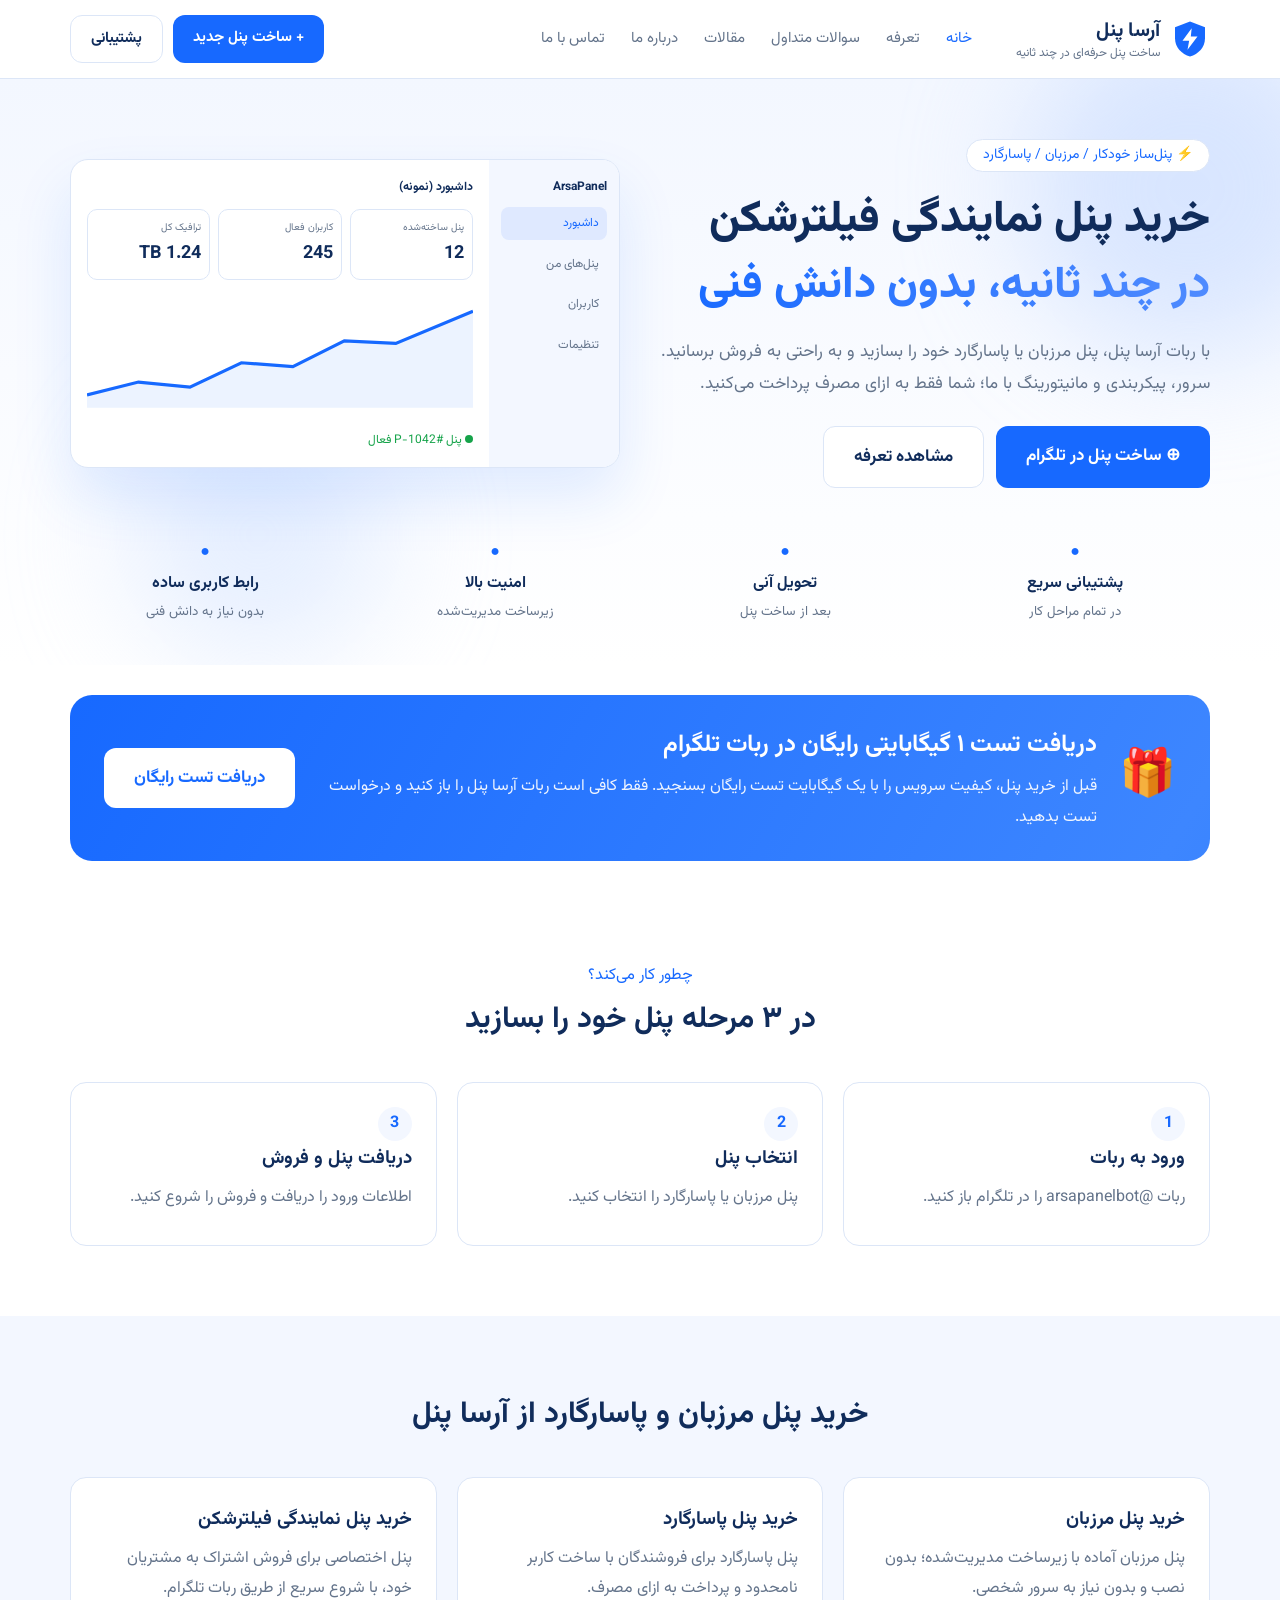
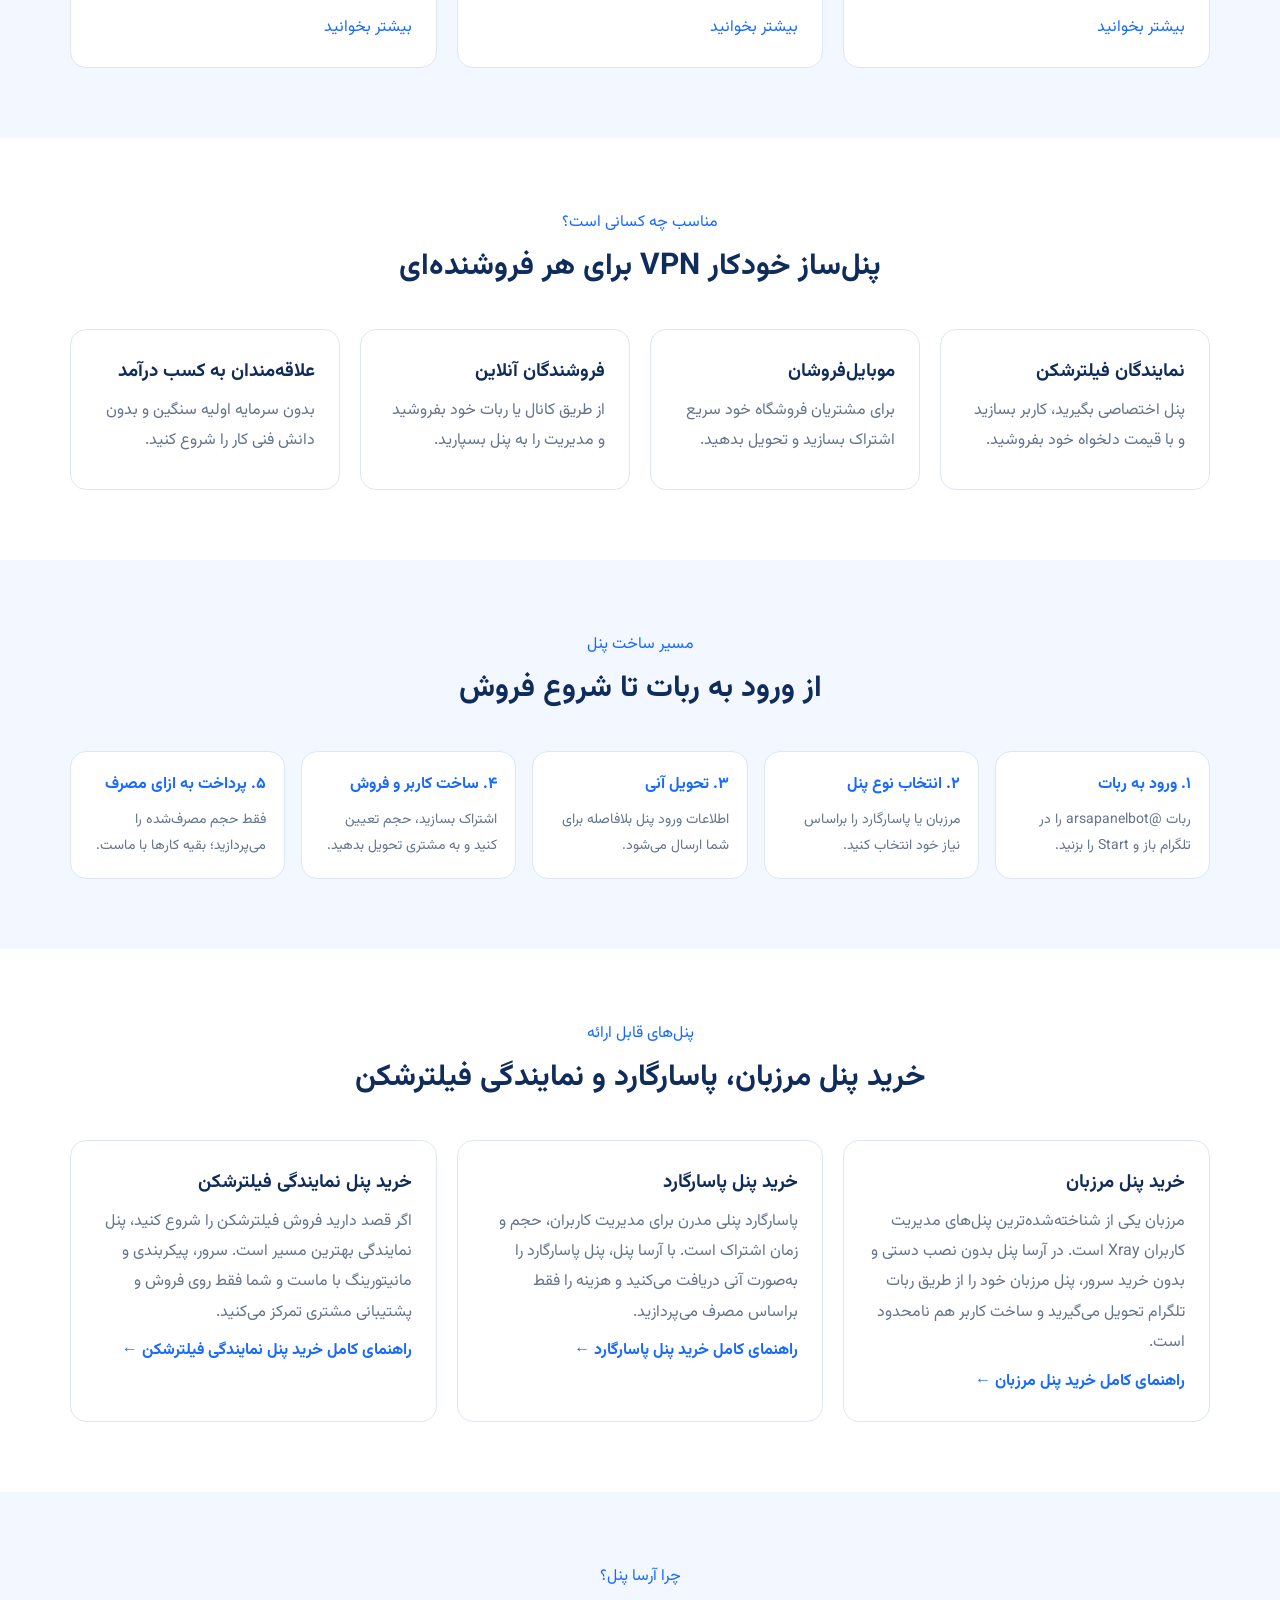
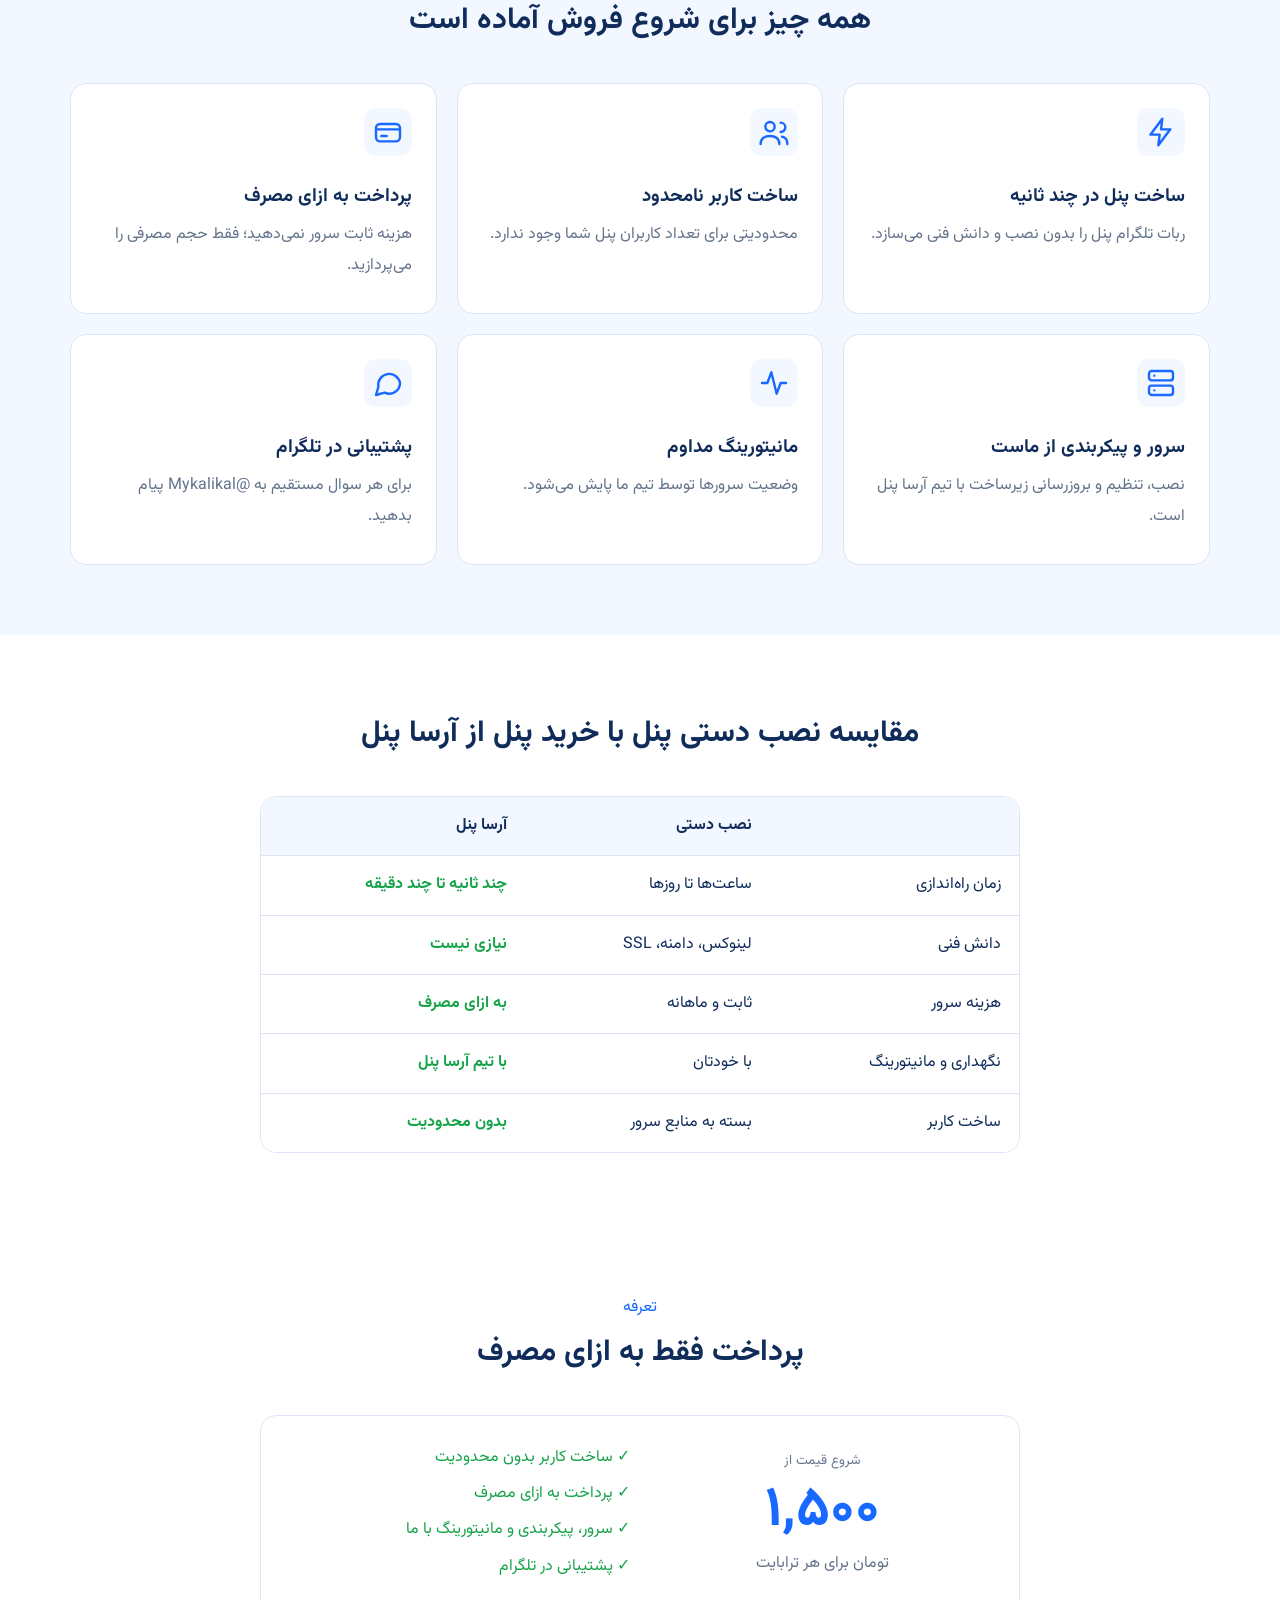
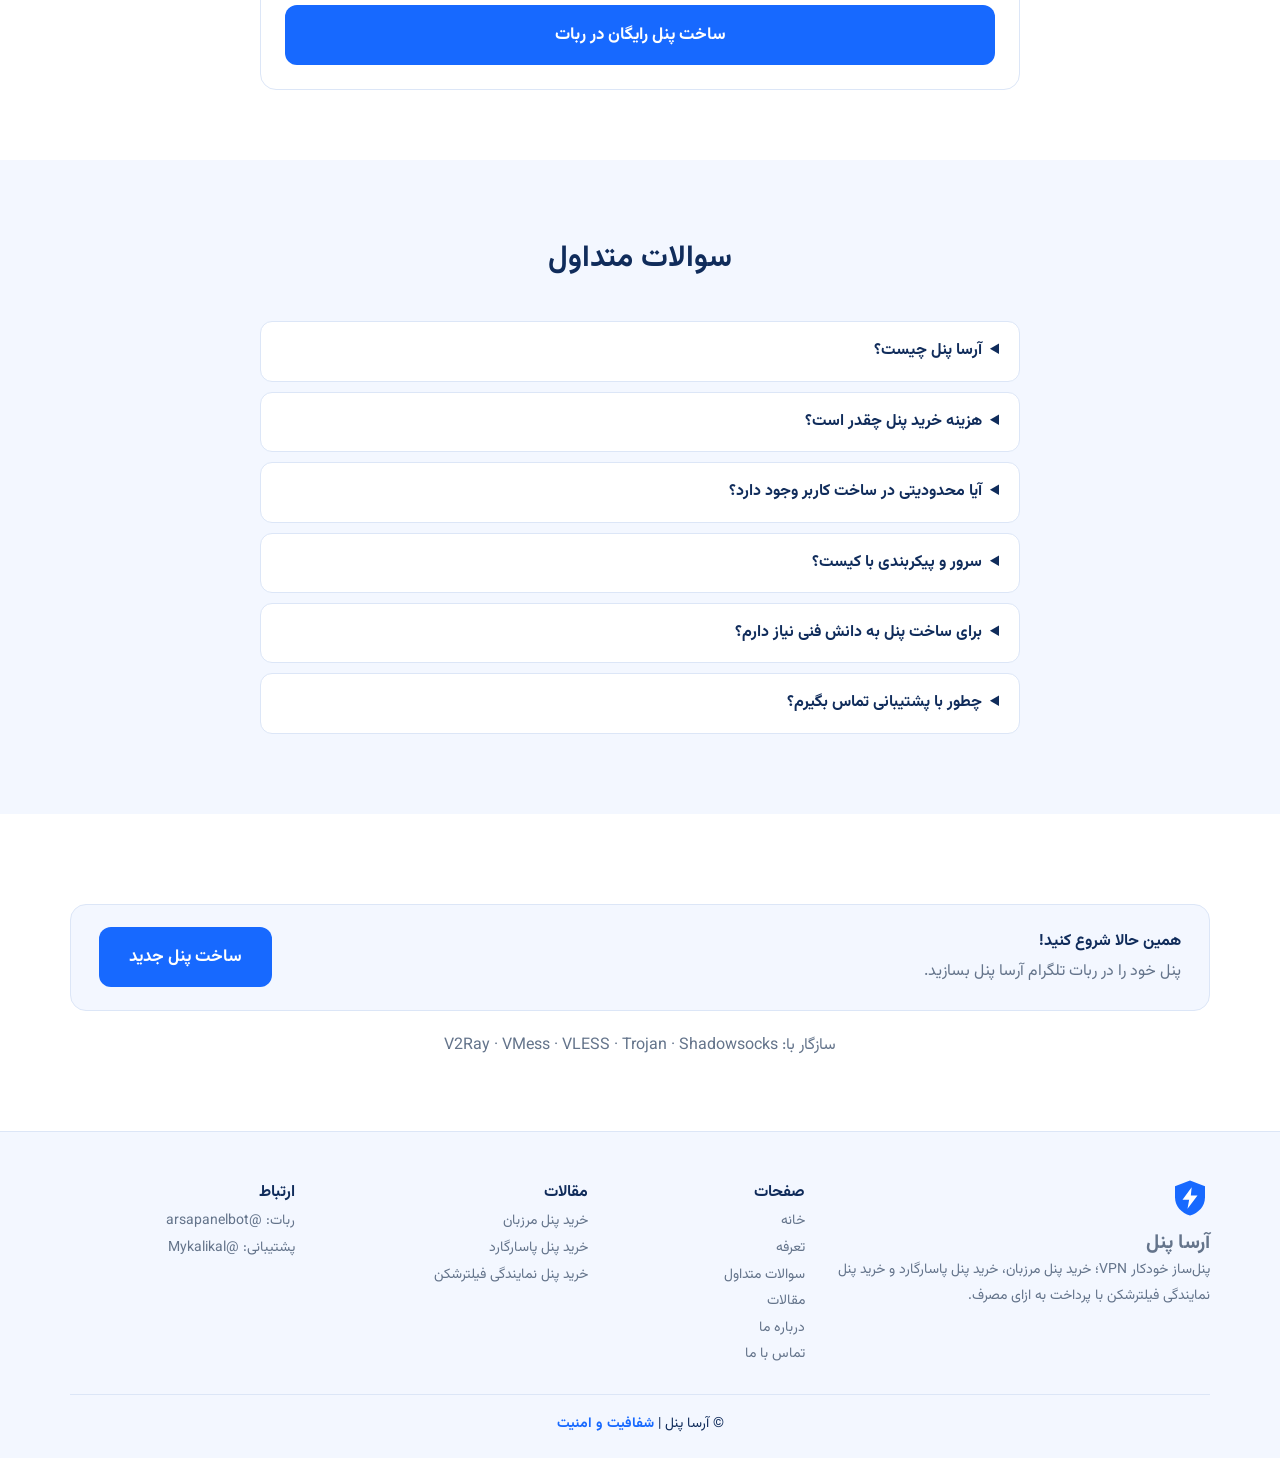
==== index.html @ 47ef7a4f "Add files via upload" ====
<!DOCTYPE html><html lang="fa" dir="rtl"><head><meta charset="utf-8"><meta name="viewport" content="width=device-width,initial-scale=1">
<title>پنل ساز خودکار VPN | خرید پنل مرزبان، پاسارگارد و نمایندگی فیلترشکن - آرسا پنل</title><meta name="description" content="خرید پنل مرزبان، خرید پنل پاسارگارد و خرید پنل نمایندگی فیلترشکن با ربات تلگرام آرسا پنل. بدون دانش فنی، ساخت کاربر نامحدود، پرداخت به ازای مصرف از هر ترابایت ۱,۵۰۰ تومان."><link rel="canonical" href="https://matinmok.github.io/arsapanel/"><meta name="robots" content="index,follow,max-image-preview:large">
<meta name="theme-color" content="#1769FF"><meta property="og:type" content="website"><meta property="og:locale" content="fa_IR"><meta property="og:site_name" content="آرسا پنل"><meta property="og:title" content="پنل ساز خودکار VPN | خرید پنل مرزبان، پاسارگارد و نمایندگی فیلترشکن - آرسا پنل"><meta property="og:description" content="خرید پنل مرزبان، خرید پنل پاسارگارد و خرید پنل نمایندگی فیلترشکن با ربات تلگرام آرسا پنل. بدون دانش فنی، ساخت کاربر نامحدود، پرداخت به ازای مصرف از هر ترابایت ۱,۵۰۰ تومان."><meta property="og:url" content="https://matinmok.github.io/arsapanel/"><meta name="twitter:card" content="summary">
<link rel="icon" href="favicon.svg" type="image/svg+xml"><link rel="preconnect" href="https://fonts.googleapis.com"><link rel="preconnect" href="https://fonts.gstatic.com" crossorigin><link href="https://fonts.googleapis.com/css2?family=Vazirmatn:wght@400;500;700;800&display=swap" rel="stylesheet"><link rel="stylesheet" href="style.css"><script type="application/ld+json">{"@context": "https://schema.org", "@type": "Organization", "name": "آرسا پنل", "url": "https://matinmok.github.io/arsapanel/", "sameAs": ["https://t.me/arsapanelbot", "https://t.me/Mykalikal"]}</script><script type="application/ld+json">{"@context": "https://schema.org", "@type": "WebSite", "name": "آرسا پنل", "url": "https://matinmok.github.io/arsapanel/", "inLanguage": "fa"}</script><script type="application/ld+json">{"@context": "https://schema.org", "@type": "FAQPage", "mainEntity": [{"@type": "Question", "name": "آرسا پنل چیست؟", "acceptedAnswer": {"@type": "Answer", "text": "آرسا پنل یک ربات تلگرامی برای ساخت خودکار پنل فیلترشکن است. بدون دانش فنی، پنل مرزبان یا پاسارگارد خود را می‌سازید."}}, {"@type": "Question", "name": "هزینه خرید پنل چقدر است؟", "acceptedAnswer": {"@type": "Answer", "text": "تعرفه از هر ترابایت ۱,۵۰۰ تومان شروع می‌شود و به ازای مصرف پرداخت می‌کنید."}}, {"@type": "Question", "name": "آیا محدودیتی در ساخت کاربر وجود دارد؟", "acceptedAnswer": {"@type": "Answer", "text": "خیر، ساخت کاربر در پنل‌های شما محدودیتی ندارد."}}, {"@type": "Question", "name": "سرور و پیکربندی با کیست؟", "acceptedAnswer": {"@type": "Answer", "text": "همه سرورها، پیکربندی و مانیتورینگ با تیم آرسا پنل است."}}, {"@type": "Question", "name": "برای ساخت پنل به دانش فنی نیاز دارم؟", "acceptedAnswer": {"@type": "Answer", "text": "خیر. کافی است ربات @arsapanelbot را در تلگرام باز کنید و مراحل را دنبال کنید."}}, {"@type": "Question", "name": "چطور با پشتیبانی تماس بگیرم؟", "acceptedAnswer": {"@type": "Answer", "text": "از طریق تلگرام به @Mykalikal پیام بدهید."}}]}</script></head><body>
<header class="hd"><div class="wrap hd-in"><a class="logo" href="index.html"><svg viewBox="0 0 48 48" width="40" height="40" aria-hidden="true"><path d="M24 3 6 10v13c0 11 8 19 18 22 10-3 18-11 18-22V10z" fill="#1769FF"/><path d="M26 11 15 26h8l-2 11 12-16h-8z" fill="#fff"/></svg><span><b>آرسا پنل</b><small>ساخت پنل حرفه‌ای در چند ثانیه</small></span></a>
<button class="burger" aria-label="منو" aria-expanded="false">☰</button><nav class="nav" aria-label="منوی اصلی"><a href="index.html" class=on>خانه</a><a href="index.html#pricing">تعرفه</a><a href="index.html#faq">سوالات متداول</a><a href="articles.html">مقالات</a><a href="about.html">درباره ما</a><a href="contact.html">تماس با ما</a></nav>
<div class="hd-act"><a class="btn btn-p" href="https://t.me/arsapanelbot" rel="noopener" target="_blank">+ ساخت پنل جدید</a><a class="btn btn-o" href="https://t.me/Mykalikal" rel="noopener" target="_blank">پشتیبانی</a></div></div></header>
<main><section class="hero"><div class="wrap hero-g"><div><span class="chip">⚡ پنل‌ساز خودکار / مرزبان / پاسارگارد</span><h1>خرید پنل نمایندگی فیلترشکن <em>در چند ثانیه، بدون دانش فنی</em></h1>
<p class="lead">با ربات آرسا پنل، پنل مرزبان یا پاسارگارد خود را بسازید و به راحتی به فروش برسانید. سرور، پیکربندی و مانیتورینگ با ما؛ شما فقط به ازای مصرف پرداخت می‌کنید.</p>
<div class="cta"><a class="btn btn-p btn-l" href="https://t.me/arsapanelbot" target="_blank" rel="noopener">⊕ ساخت پنل در تلگرام</a><a class="btn btn-o btn-l" href="#pricing">مشاهده تعرفه</a></div></div><div class="mock" aria-hidden="true"><div class="mk-side"><b>ArsaPanel</b><i class="on">داشبورد</i><i>پنل‌های من</i><i>کاربران</i><i>تنظیمات</i></div><div class="mk-main"><h4>داشبورد (نمونه)</h4><div class="mk-st"><div><small>پنل ساخته‌شده</small><b>12</b></div><div><small>کاربران فعال</small><b>245</b></div><div><small>ترافیک کل</small><b>1.24 TB</b></div></div><svg viewBox="0 0 300 90" class="chart" role="img" aria-label="نمونه نمودار مصرف"><path d="M0 80 L40 70 L80 74 L120 55 L160 58 L200 38 L240 40 L300 15" fill="none" stroke="#1769FF" stroke-width="2.5"/><path d="M0 80 L40 70 L80 74 L120 55 L160 58 L200 38 L240 40 L300 15 V90 H0Z" fill="#1769FF" opacity=".08"/></svg><div class="mk-ok"><span class="dot"></span> پنل #P-1042 فعال</div></div></div></div>
<div class="wrap feats"><div><span>●</span><b>پشتیبانی سریع</b><small>در تمام مراحل کار</small></div><div><span>●</span><b>تحویل آنی</b><small>بعد از ساخت پنل</small></div><div><span>●</span><b>امنیت بالا</b><small>زیرساخت مدیریت‌شده</small></div><div><span>●</span><b>رابط کاربری ساده</b><small>بدون نیاز به دانش فنی</small></div></div></section>
<section class="sec tst"><div class="wrap"><div class="gift"><div class="gift-i">🎁</div><div><h2>دریافت تست ۱ گیگابایتی رایگان در ربات تلگرام</h2><p>قبل از خرید پنل، کیفیت سرویس را با یک گیگابایت تست رایگان بسنجید. فقط کافی است ربات آرسا پنل را باز کنید و درخواست تست بدهید.</p></div><a class="btn btn-p btn-l pulse" href="https://t.me/arsapanelbot" target="_blank" rel="noopener">دریافت تست رایگان</a></div></div></section><section class="sec"><div class="wrap"><p class="kick">چطور کار می‌کند؟</p><h2>در ۳ مرحله پنل خود را بسازید</h2><div class="steps"><div class="card"><span class="num">1</span><h3>ورود به ربات</h3><p>ربات @arsapanelbot را در تلگرام باز کنید.</p></div><div class="card"><span class="num">2</span><h3>انتخاب پنل</h3><p>پنل مرزبان یا پاسارگارد را انتخاب کنید.</p></div><div class="card"><span class="num">3</span><h3>دریافت پنل و فروش</h3><p>اطلاعات ورود را دریافت و فروش را شروع کنید.</p></div></div></div></section>
<section class="sec alt"><div class="wrap"><h2>خرید پنل مرزبان و پاسارگارد از آرسا پنل</h2><div class="g3">
<article class="card"><h3>خرید پنل مرزبان</h3><p>پنل مرزبان آماده با زیرساخت مدیریت‌شده؛ بدون نصب و بدون نیاز به سرور شخصی.</p><a href="buy-marzban-panel.html">بیشتر بخوانید</a></article>
<article class="card"><h3>خرید پنل پاسارگارد</h3><p>پنل پاسارگارد برای فروشندگان با ساخت کاربر نامحدود و پرداخت به ازای مصرف.</p><a href="buy-pasargad-panel.html">بیشتر بخوانید</a></article>
<article class="card"><h3>خرید پنل نمایندگی فیلترشکن</h3><p>پنل اختصاصی برای فروش اشتراک به مشتریان خود، با شروع سریع از طریق ربات تلگرام.</p><a href="reseller-vpn-panel.html">بیشتر بخوانید</a></article></div></div></section>
<section class="sec"><div class="wrap"><p class="kick">مناسب چه کسانی است؟</p><h2>پنل‌ساز خودکار VPN برای هر فروشنده‌ای</h2><div class="g4"><div class="card hov"><h3>نمایندگان فیلترشکن</h3><p>پنل اختصاصی بگیرید، کاربر بسازید و با قیمت دلخواه خود بفروشید.</p></div><div class="card hov"><h3>موبایل‌فروشان</h3><p>برای مشتریان فروشگاه خود سریع اشتراک بسازید و تحویل بدهید.</p></div><div class="card hov"><h3>فروشندگان آنلاین</h3><p>از طریق کانال یا ربات خود بفروشید و مدیریت را به پنل بسپارید.</p></div><div class="card hov"><h3>علاقه‌مندان به کسب درآمد</h3><p>بدون سرمایه اولیه سنگین و بدون دانش فنی کار را شروع کنید.</p></div></div></div></section><section class="sec alt"><div class="wrap"><p class="kick">مسیر ساخت پنل</p><h2>از ورود به ربات تا شروع فروش</h2><ol class="tl"><li><b>۱. ورود به ربات</b><span>ربات @arsapanelbot را در تلگرام باز و Start را بزنید.</span></li><li><b>۲. انتخاب نوع پنل</b><span>مرزبان یا پاسارگارد را براساس نیاز خود انتخاب کنید.</span></li><li><b>۳. تحویل آنی</b><span>اطلاعات ورود پنل بلافاصله برای شما ارسال می‌شود.</span></li><li><b>۴. ساخت کاربر و فروش</b><span>اشتراک بسازید، حجم تعیین کنید و به مشتری تحویل بدهید.</span></li><li><b>۵. پرداخت به ازای مصرف</b><span>فقط حجم مصرف‌شده را می‌پردازید؛ بقیه کارها با ماست.</span></li></ol></div></section><section class="sec"><div class="wrap"><p class="kick">پنل‌های قابل ارائه</p><h2>خرید پنل مرزبان، پاسارگارد و نمایندگی فیلترشکن</h2><div class="g3"><article class="card hov kwc"><h3>خرید پنل مرزبان</h3><p>مرزبان یکی از شناخته‌شده‌ترین پنل‌های مدیریت کاربران Xray است. در آرسا پنل بدون نصب دستی و بدون خرید سرور، پنل مرزبان خود را از طریق ربات تلگرام تحویل می‌گیرید و ساخت کاربر هم نامحدود است.</p><a href="buy-marzban-panel.html">راهنمای کامل خرید پنل مرزبان ←</a></article><article class="card hov kwc"><h3>خرید پنل پاسارگارد</h3><p>پاسارگارد پنلی مدرن برای مدیریت کاربران، حجم و زمان اشتراک است. با آرسا پنل، پنل پاسارگارد را به‌صورت آنی دریافت می‌کنید و هزینه را فقط براساس مصرف می‌پردازید.</p><a href="buy-pasargad-panel.html">راهنمای کامل خرید پنل پاسارگارد ←</a></article><article class="card hov kwc"><h3>خرید پنل نمایندگی فیلترشکن</h3><p>اگر قصد دارید فروش فیلترشکن را شروع کنید، پنل نمایندگی بهترین مسیر است. سرور، پیکربندی و مانیتورینگ با ماست و شما فقط روی فروش و پشتیبانی مشتری تمرکز می‌کنید.</p><a href="reseller-vpn-panel.html">راهنمای کامل خرید پنل نمایندگی فیلترشکن ←</a></article></div></div></section><section class="sec alt"><div class="wrap"><p class="kick">چرا آرسا پنل؟</p><h2>همه چیز برای شروع فروش آماده است</h2><div class="g3"><div class="card ft-c"><svg viewBox="0 0 24 24" width="28" height="28" fill="none" stroke="#1769FF" stroke-width="1.8" stroke-linecap="round" stroke-linejoin="round" aria-hidden="true"><path d="M13 2 4 14h7l-1 8 9-12h-7z"/></svg><h3>ساخت پنل در چند ثانیه</h3><p>ربات تلگرام پنل را بدون نصب و دانش فنی می‌سازد.</p></div><div class="card ft-c"><svg viewBox="0 0 24 24" width="28" height="28" fill="none" stroke="#1769FF" stroke-width="1.8" stroke-linecap="round" stroke-linejoin="round" aria-hidden="true"><circle cx="9" cy="8" r="3.5"/><path d="M2 21c0-4 3-6 7-6s7 2 7 6M17 5a3.5 3.5 0 0 1 0 7M22 21c0-3-1.500-5-4-5.500"/></svg><h3>ساخت کاربر نامحدود</h3><p>محدودیتی برای تعداد کاربران پنل شما وجود ندارد.</p></div><div class="card ft-c"><svg viewBox="0 0 24 24" width="28" height="28" fill="none" stroke="#1769FF" stroke-width="1.8" stroke-linecap="round" stroke-linejoin="round" aria-hidden="true"><rect x="3" y="6" width="18" height="13" rx="3"/><path d="M3 10h18M7 15h4"/></svg><h3>پرداخت به ازای مصرف</h3><p>هزینه ثابت سرور نمی‌دهید؛ فقط حجم مصرفی را می‌پردازید.</p></div><div class="card ft-c"><svg viewBox="0 0 24 24" width="28" height="28" fill="none" stroke="#1769FF" stroke-width="1.8" stroke-linecap="round" stroke-linejoin="round" aria-hidden="true"><rect x="3" y="3" width="18" height="7" rx="2"/><rect x="3" y="14" width="18" height="7" rx="2"/><path d="M7 6.500h.01M7 17.500h.01"/></svg><h3>سرور و پیکربندی از ماست</h3><p>نصب، تنظیم و بروزرسانی زیرساخت با تیم آرسا پنل است.</p></div><div class="card ft-c"><svg viewBox="0 0 24 24" width="28" height="28" fill="none" stroke="#1769FF" stroke-width="1.8" stroke-linecap="round" stroke-linejoin="round" aria-hidden="true"><path d="M3 12h4l3-8 4 16 3-8h4"/></svg><h3>مانیتورینگ مداوم</h3><p>وضعیت سرورها توسط تیم ما پایش می‌شود.</p></div><div class="card ft-c"><svg viewBox="0 0 24 24" width="28" height="28" fill="none" stroke="#1769FF" stroke-width="1.8" stroke-linecap="round" stroke-linejoin="round" aria-hidden="true"><path d="M21 12a8 8 0 0 1-11.500 7.200L3 21l1.800-6.200A8 8 0 1 1 21 12z"/></svg><h3>پشتیبانی در تلگرام</h3><p>برای هر سوال مستقیم به @Mykalikal پیام بدهید.</p></div></div></div></section><section class="sec"><div class="wrap narrow"><h2>مقایسه نصب دستی پنل با خرید پنل از آرسا پنل</h2><div class="tw"><table><thead><tr><th></th><th>نصب دستی</th><th>آرسا پنل</th></tr></thead><tbody><tr><td>زمان راه‌اندازی</td><td>ساعت‌ها تا روزها</td><td class="g">چند ثانیه تا چند دقیقه</td></tr><tr><td>دانش فنی</td><td>لینوکس، دامنه، SSL</td><td class="g">نیازی نیست</td></tr><tr><td>هزینه سرور</td><td>ثابت و ماهانه</td><td class="g">به ازای مصرف</td></tr><tr><td>نگهداری و مانیتورینگ</td><td>با خودتان</td><td class="g">با تیم آرسا پنل</td></tr><tr><td>ساخت کاربر</td><td>بسته به منابع سرور</td><td class="g">بدون محدودیت</td></tr></tbody></table></div></div></section><section class="sec" id="pricing"><div class="wrap"><p class="kick">تعرفه</p><h2>پرداخت فقط به ازای مصرف</h2><div class="price card"><div class="pr"><small>شروع قیمت از</small><b>۱,۵۰۰</b><span>تومان برای هر ترابایت</span></div><ul><li>✓ ساخت کاربر بدون محدودیت</li><li>✓ پرداخت به ازای مصرف</li><li>✓ سرور، پیکربندی و مانیتورینگ با ما</li><li>✓ پشتیبانی در تلگرام</li></ul><a class="btn btn-p btn-l" href="https://t.me/arsapanelbot" target="_blank" rel="noopener">ساخت پنل رایگان در ربات</a></div></div></section>
<section class="sec alt" id="faq"><div class="wrap narrow"><h2>سوالات متداول</h2><details><summary>آرسا پنل چیست؟</summary><p>آرسا پنل یک ربات تلگرامی برای ساخت خودکار پنل فیلترشکن است. بدون دانش فنی، پنل مرزبان یا پاسارگارد خود را می‌سازید.</p></details><details><summary>هزینه خرید پنل چقدر است؟</summary><p>تعرفه از هر ترابایت ۱,۵۰۰ تومان شروع می‌شود و به ازای مصرف پرداخت می‌کنید.</p></details><details><summary>آیا محدودیتی در ساخت کاربر وجود دارد؟</summary><p>خیر، ساخت کاربر در پنل‌های شما محدودیتی ندارد.</p></details><details><summary>سرور و پیکربندی با کیست؟</summary><p>همه سرورها، پیکربندی و مانیتورینگ با تیم آرسا پنل است.</p></details><details><summary>برای ساخت پنل به دانش فنی نیاز دارم؟</summary><p>خیر. کافی است ربات @arsapanelbot را در تلگرام باز کنید و مراحل را دنبال کنید.</p></details><details><summary>چطور با پشتیبانی تماس بگیرم؟</summary><p>از طریق تلگرام به @Mykalikal پیام بدهید.</p></details></div></section>
<section class="sec"><div class="wrap"><div class="banner"><div><b>همین حالا شروع کنید!</b><p>پنل خود را در ربات تلگرام آرسا پنل بسازید.</p></div><a class="btn btn-p btn-l" href="https://t.me/arsapanelbot" target="_blank" rel="noopener">ساخت پنل جدید</a></div>
<p class="proto">سازگار با: V2Ray · VMess · VLESS · Trojan · Shadowsocks</p></div></section></main>
<footer class="ft"><div class="wrap"><div class="ft-g"><div><a class="logo" href="index.html"><svg viewBox="0 0 48 48" width="40" height="40" aria-hidden="true"><path d="M24 3 6 10v13c0 11 8 19 18 22 10-3 18-11 18-22V10z" fill="#1769FF"/><path d="M26 11 15 26h8l-2 11 12-16h-8z" fill="#fff"/></svg><span><b>آرسا پنل</b></span></a><p>پنل‌ساز خودکار VPN؛ خرید پنل مرزبان، خرید پنل پاسارگارد و خرید پنل نمایندگی فیلترشکن با پرداخت به ازای مصرف.</p></div>
<div><h3>صفحات</h3><a href="index.html" class=on>خانه</a><a href="index.html#pricing">تعرفه</a><a href="index.html#faq">سوالات متداول</a><a href="articles.html">مقالات</a><a href="about.html">درباره ما</a><a href="contact.html">تماس با ما</a></div><div><h3>مقالات</h3><a href="buy-marzban-panel.html">خرید پنل مرزبان</a><a href="buy-pasargad-panel.html">خرید پنل پاسارگارد</a><a href="reseller-vpn-panel.html">خرید پنل نمایندگی فیلترشکن</a></div>
<div><h3>ارتباط</h3><a href="https://t.me/arsapanelbot" target="_blank" rel="noopener">ربات: @arsapanelbot</a><a href="https://t.me/Mykalikal" target="_blank" rel="noopener">پشتیبانی: @Mykalikal</a></div></div>
<div class="ft-b">© آرسا پنل | <a href="trust.html">شفافیت و امنیت</a></div></div></footer><script src="script.js"></script></body></html>
---- style.css ----
:root{--bg:#fff;--ice:#F3F7FF;--p:#1769FF;--navy:#102C5B;--mut:#64748B;--ok:#16A34A;--bd:#DCE6F7}
*{box-sizing:border-box;margin:0}html{scroll-behavior:smooth}body{font-family:Vazirmatn,Tahoma,sans-serif;background:var(--bg);color:var(--navy);line-height:1.9}
a{color:var(--p);text-decoration:none}.wrap{max-width:1180px;margin:auto;padding:0 20px}.narrow{max-width:800px}
.hd{position:sticky;top:0;background:#fffffff2;border-bottom:1px solid var(--bd);z-index:9;backdrop-filter:blur(8px)}.hd-in{display:flex;align-items:center;gap:24px;min-height:78px}
.logo{display:flex;align-items:center;gap:10px;color:var(--navy)}.logo span{display:flex;flex-direction:column;line-height:1.4}.logo small{color:var(--mut);font-size:12px}.logo b{font-size:20px}
.nav{display:flex;gap:26px;margin-inline-end:auto;margin-inline-start:20px}.nav a{color:var(--mut);font-size:15px;padding:6px 0}.nav a.on,.nav a:hover{color:var(--p)}
.hd-act{display:flex;gap:10px}.burger{display:none;background:none;border:0;font-size:26px;color:var(--navy);margin-inline-start:auto}
.btn{display:inline-block;padding:9px 20px;border-radius:12px;font-weight:700;font-size:15px;transition:.2s}.btn-p{background:var(--p);color:#fff}.btn-p:hover{background:#0f56d9}.btn-o{border:1px solid var(--bd);color:var(--navy);background:#fff}.btn-o:hover{border-color:var(--p)}.btn-l{padding:14px 30px;font-size:17px}
:focus-visible{outline:3px solid #1769ff66;outline-offset:2px}
.hero{background:linear-gradient(var(--ice),#fff);padding:60px 0 0}.hero-g{display:grid;grid-template-columns:1fr 1fr;gap:40px;align-items:center}
.chip{display:inline-block;border:1px solid var(--bd);background:#fff;color:var(--p);border-radius:30px;padding:2px 16px;font-size:14px}
h1{font-size:44px;line-height:1.5;font-weight:800;margin:16px 0}h1 em{display:block;color:var(--p);font-style:normal}.lead{color:var(--mut);font-size:17px;max-width:560px}.cta{display:flex;gap:12px;margin-top:26px;flex-wrap:wrap}
.mock{display:flex;background:#fff;border:1px solid var(--bd);border-radius:18px;box-shadow:0 30px 60px #1769ff1f;overflow:hidden;font-size:12px;direction:rtl}
.mk-side{width:130px;background:var(--ice);padding:16px 12px;display:flex;flex-direction:column;gap:8px}.mk-side i{font-style:normal;color:var(--mut);padding:5px 8px;border-radius:8px}.mk-side i.on{background:#dfe9ff;color:var(--p)}
.mk-main{flex:1;padding:16px}.mk-main h4{margin-bottom:10px}.mk-st{display:grid;grid-template-columns:repeat(3,1fr);gap:8px}.mk-st div{border:1px solid var(--bd);border-radius:10px;padding:8px}.mk-st small{display:block;color:var(--mut)}.mk-st b{font-size:18px}
.chart{width:100%;margin:12px 0}.mk-ok{color:var(--ok)}.dot{display:inline-block;width:8px;height:8px;border-radius:50%;background:var(--ok)}
.feats{display:grid;grid-template-columns:repeat(4,1fr);gap:20px;margin-top:50px;padding-bottom:40px;text-align:center}.feats div{display:flex;flex-direction:column}.feats span{color:var(--p)}.feats small{color:var(--mut)}
.sec{padding:70px 0}.alt{background:var(--ice)}.sec h2{font-size:30px;text-align:center;margin-bottom:34px}.kick{text-align:center;color:var(--p);margin:0}
.steps,.g3{display:grid;grid-template-columns:repeat(3,1fr);gap:20px}.g2{display:grid;grid-template-columns:1fr 1fr;gap:20px}
.card{background:#fff;border:1px solid var(--bd);border-radius:16px;padding:24px}.card h3{margin-bottom:6px}.card p{color:var(--mut);margin-bottom:8px}
.num{display:inline-grid;place-items:center;width:34px;height:34px;border-radius:50%;background:var(--ice);color:var(--p);font-weight:700}
.price{max-width:760px;margin:auto;display:grid;grid-template-columns:1fr 1fr;gap:20px;align-items:center}.pr{text-align:center}.pr b{display:block;font-size:56px;color:var(--p);line-height:1.3}.pr small,.pr span{color:var(--mut)}.price ul{list-style:none;padding:0}.price li{color:var(--ok);padding:3px 0}.price .btn{grid-column:1/-1;text-align:center}
details{background:#fff;border:1px solid var(--bd);border-radius:12px;padding:14px 20px;margin-bottom:10px}summary{cursor:pointer;font-weight:700}details p{color:var(--mut);margin-top:8px}
.banner{display:flex;justify-content:space-between;align-items:center;gap:16px;flex-wrap:wrap;background:var(--ice);border:1px solid var(--bd);border-radius:16px;padding:22px 28px;margin:20px 0}.banner p{color:var(--mut)}.proto{text-align:center;color:var(--mut)}
.h1{font-size:34px;margin-top:0}.art h2{font-size:23px;text-align:right;margin:26px 0 6px}.art p{color:#334155}.bc{font-size:14px;color:var(--mut)}
.ft{background:var(--ice);border-top:1px solid var(--bd);padding:46px 0 20px}.ft-g{display:grid;grid-template-columns:2fr 1fr 1.4fr 1.2fr;gap:30px}.ft h3{font-size:16px}.ft a{display:block;color:var(--mut);font-size:14px}.ft p{color:var(--mut);font-size:14px}.ft-b{border-top:1px solid var(--bd);margin-top:26px;padding-top:16px;text-align:center;color:var(--navy);font-size:14px}.ft-b a{display:inline;color:var(--p);font-weight:700}
@media(max-width:900px){.hero-g,.steps,.g3,.g2,.price,.ft-g{grid-template-columns:1fr}.feats{grid-template-columns:1fr 1fr}h1{font-size:30px}.burger{display:block}.hd-act{display:none}.nav{display:none;position:absolute;top:78px;inset-inline:0;background:#fff;flex-direction:column;padding:16px 20px;gap:10px;border-bottom:1px solid var(--bd);margin:0}.nav.open{display:flex}}
@media(prefers-reduced-motion:reduce){*{transition:none!important;scroll-behavior:auto!important}}
.ft-c svg{background:var(--ice);border-radius:12px;padding:8px;width:48px;height:48px;margin-bottom:10px}
.tw{overflow-x:auto;border:1px solid var(--bd);border-radius:16px}table{width:100%;border-collapse:collapse;background:#fff}th,td{padding:14px 18px;text-align:right;border-bottom:1px solid var(--bd)}th{background:var(--ice)}td.g{color:var(--ok);font-weight:700}tr:last-child td{border:0}
.toc{background:var(--ice);border:1px solid var(--bd);border-radius:14px;padding:16px 22px;margin:18px 0}.toc b{display:block;margin-bottom:4px}.toc a{display:block;color:var(--navy);font-size:15px}
.art h2{scroll-margin-top:90px}.art p{font-size:17px;line-height:2.1}.art .g2 .card{font-weight:700}
.hero:before{content:"";position:absolute}
@keyframes fl{0%,100%{transform:translateY(0)}50%{transform:translateY(-12px)}}@keyframes pu{0%{box-shadow:0 0 0 0 #1769ff66}100%{box-shadow:0 0 0 18px #1769ff00}}@keyframes sh{to{background-position:200% 0}}@keyframes gr{from{transform:scaleX(0)}to{transform:scaleX(1)}}
.hero{position:relative;overflow:hidden}.hero:before,.hero:after{content:"";position:absolute;border-radius:50%;filter:blur(60px);opacity:.5;z-index:0;animation:fl 7s ease-in-out infinite}.hero:before{width:340px;height:340px;background:#bcd3ff;top:-60px;inset-inline-start:-80px}.hero:after{width:260px;height:260px;background:#cfe0ff;bottom:0;inset-inline-end:10%;animation-delay:2s}.hero .wrap{position:relative;z-index:1}
.mock{animation:fl 6s ease-in-out infinite}.chip{animation:fl 5s ease-in-out infinite}.dot{animation:pu 1.600s infinite}.pulse{animation:pu 1.800s infinite}
.hero h1 em{background:linear-gradient(90deg,#1769FF,#4f8bff,#1769FF);background-size:200% 100%;-webkit-background-clip:text;background-clip:text;color:transparent;animation:sh 5s linear infinite}
.rv{opacity:0;transform:translateY(24px);transition:opacity .7s,transform .7s}.rv.in{opacity:1;transform:none}.hov{transition:transform .25s,box-shadow .25s,border-color .25s}.hov:hover,.card.ft-c:hover{transform:translateY(-6px);box-shadow:0 16px 36px #1769ff1f;border-color:#9dbcff}
.g4{display:grid;grid-template-columns:repeat(4,1fr);gap:20px}.tst{padding:30px 0}
.gift{display:flex;align-items:center;gap:22px;flex-wrap:wrap;border-radius:22px;padding:28px 34px;color:#fff;background:linear-gradient(120deg,#1769FF,#3d86ff,#1769FF);background-size:200% 100%;animation:sh 6s linear infinite}.gift h2{color:#fff;text-align:right;font-size:24px;margin:0 0 4px}.gift p{margin:0;opacity:.92}.gift div:nth-child(2){flex:1;min-width:260px}.gift-i{font-size:46px;animation:fl 3s infinite}.gift .btn-p{background:#fff;color:var(--p)}
.tl{list-style:none;padding:0;display:grid;grid-template-columns:repeat(5,1fr);gap:16px;counter-reset:s;position:relative}.tl li{background:#fff;border:1px solid var(--bd);border-radius:16px;padding:18px;display:flex;flex-direction:column;gap:6px}.tl b{color:var(--p)}.tl span{color:var(--mut);font-size:14px}
.kwc a{font-weight:700}.prog{position:fixed;top:0;inset-inline:0;height:4px;background:var(--p);transform-origin:right;transform:scaleX(0);z-index:99}
.abt-h,.ct-h{background:linear-gradient(var(--ice),#fff);padding:60px 0 20px;text-align:center}.abt-h h1,.ct-h h1{margin:0 0 8px}.story{font-size:18px;line-height:2.2;color:#334155}.vals{display:grid;grid-template-columns:repeat(3,1fr);gap:20px;margin:30px 0}.ct-g{display:grid;grid-template-columns:repeat(3,1fr);gap:20px}.ct-g .card{text-align:center}.ct-g .card:hover{transform:translateY(-6px)}.ct-g .ico{font-size:34px}
.art .toc{position:static}.rt{color:var(--mut);font-size:14px}
@media(max-width:900px){.g4,.tl,.vals,.ct-g{grid-template-columns:1fr}.art .toc{position:static}}
@media(prefers-reduced-motion:reduce){*{animation:none!important}.rv{opacity:1;transform:none}}
.ah{padding:70px 0 34px;border-bottom:1px solid var(--bd);background:linear-gradient(#F3F7FF,#fff)}.ah h1{font-size:40px;margin:10px 0 8px}.ah p{color:var(--mut);font-size:17px;max-width:560px}
.alist{padding:20px 0 80px}.al{display:flex;align-items:flex-start;gap:26px;padding:34px 8px;border-bottom:1px solid var(--bd);color:var(--navy);transition:.3s;position:relative}
.al:before{content:"";position:absolute;inset-inline:0;bottom:-1px;height:2px;background:var(--p);transform:scaleX(0);transform-origin:right;transition:transform .4s}.al:hover:before{transform:scaleX(1)}.al:hover{background:#f8faff;padding-inline:20px}
.an{font-size:34px;font-weight:800;color:#c9daff;line-height:1.2;min-width:56px}.al:hover .an{color:var(--p)}.ab{flex:1}.ab h2{font-size:23px;line-height:1.7;margin:6px 0;text-align:right}.ab p{color:var(--mut);margin:0}
.am{display:flex;gap:14px;align-items:center;font-size:13px;color:var(--mut)}.am em{font-style:normal;color:var(--p);background:var(--ice);border-radius:20px;padding:0 12px}
.ar{font-size:26px;color:var(--p);opacity:0;transform:translateX(10px);transition:.3s;align-self:center}.al:hover .ar{opacity:1;transform:none}
.acta{display:flex;justify-content:space-between;align-items:center;gap:16px;flex-wrap:wrap;margin-top:44px;padding:24px 28px;border:1px solid var(--bd);border-radius:18px}.acta b{display:block}.acta span{color:var(--mut)}
@media(max-width:700px){.al{gap:14px}.an{font-size:24px;min-width:36px}.ab h2{font-size:19px}.ar{display:none}.ah h1{font-size:30px}}
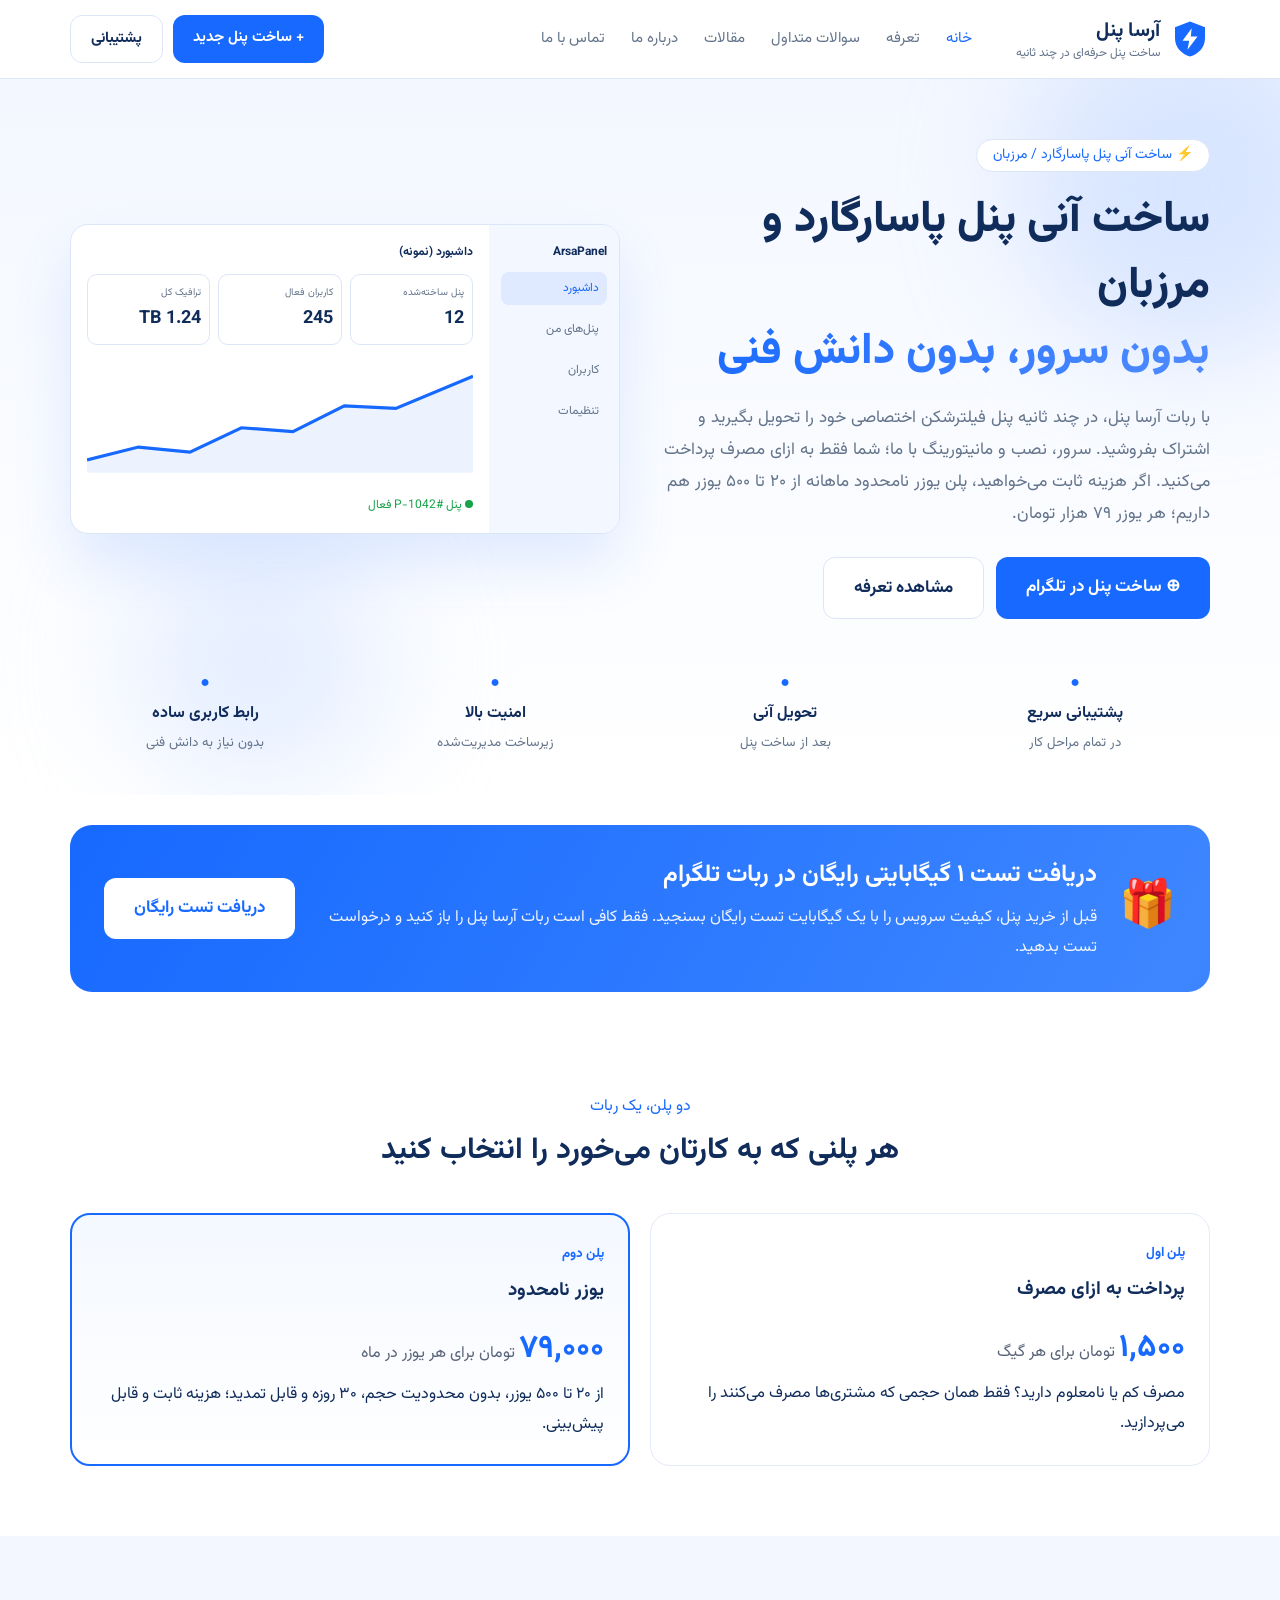
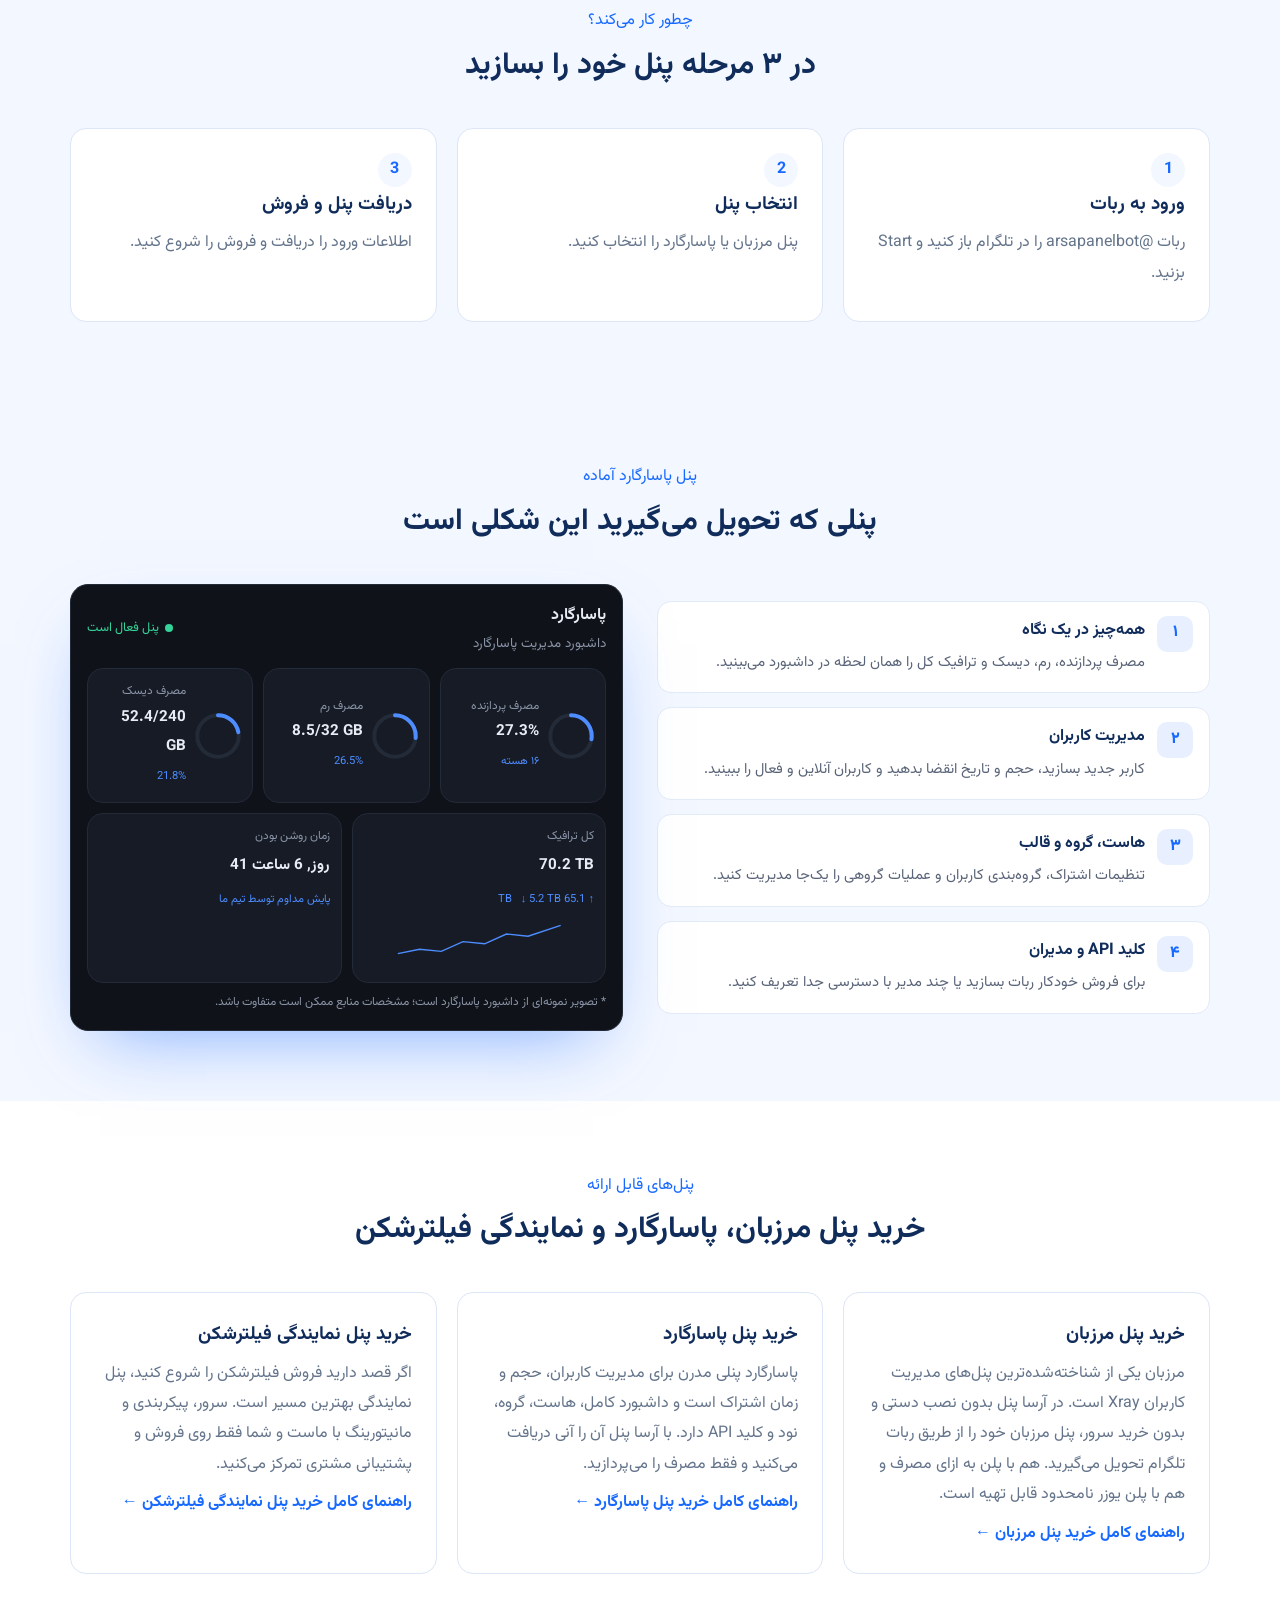
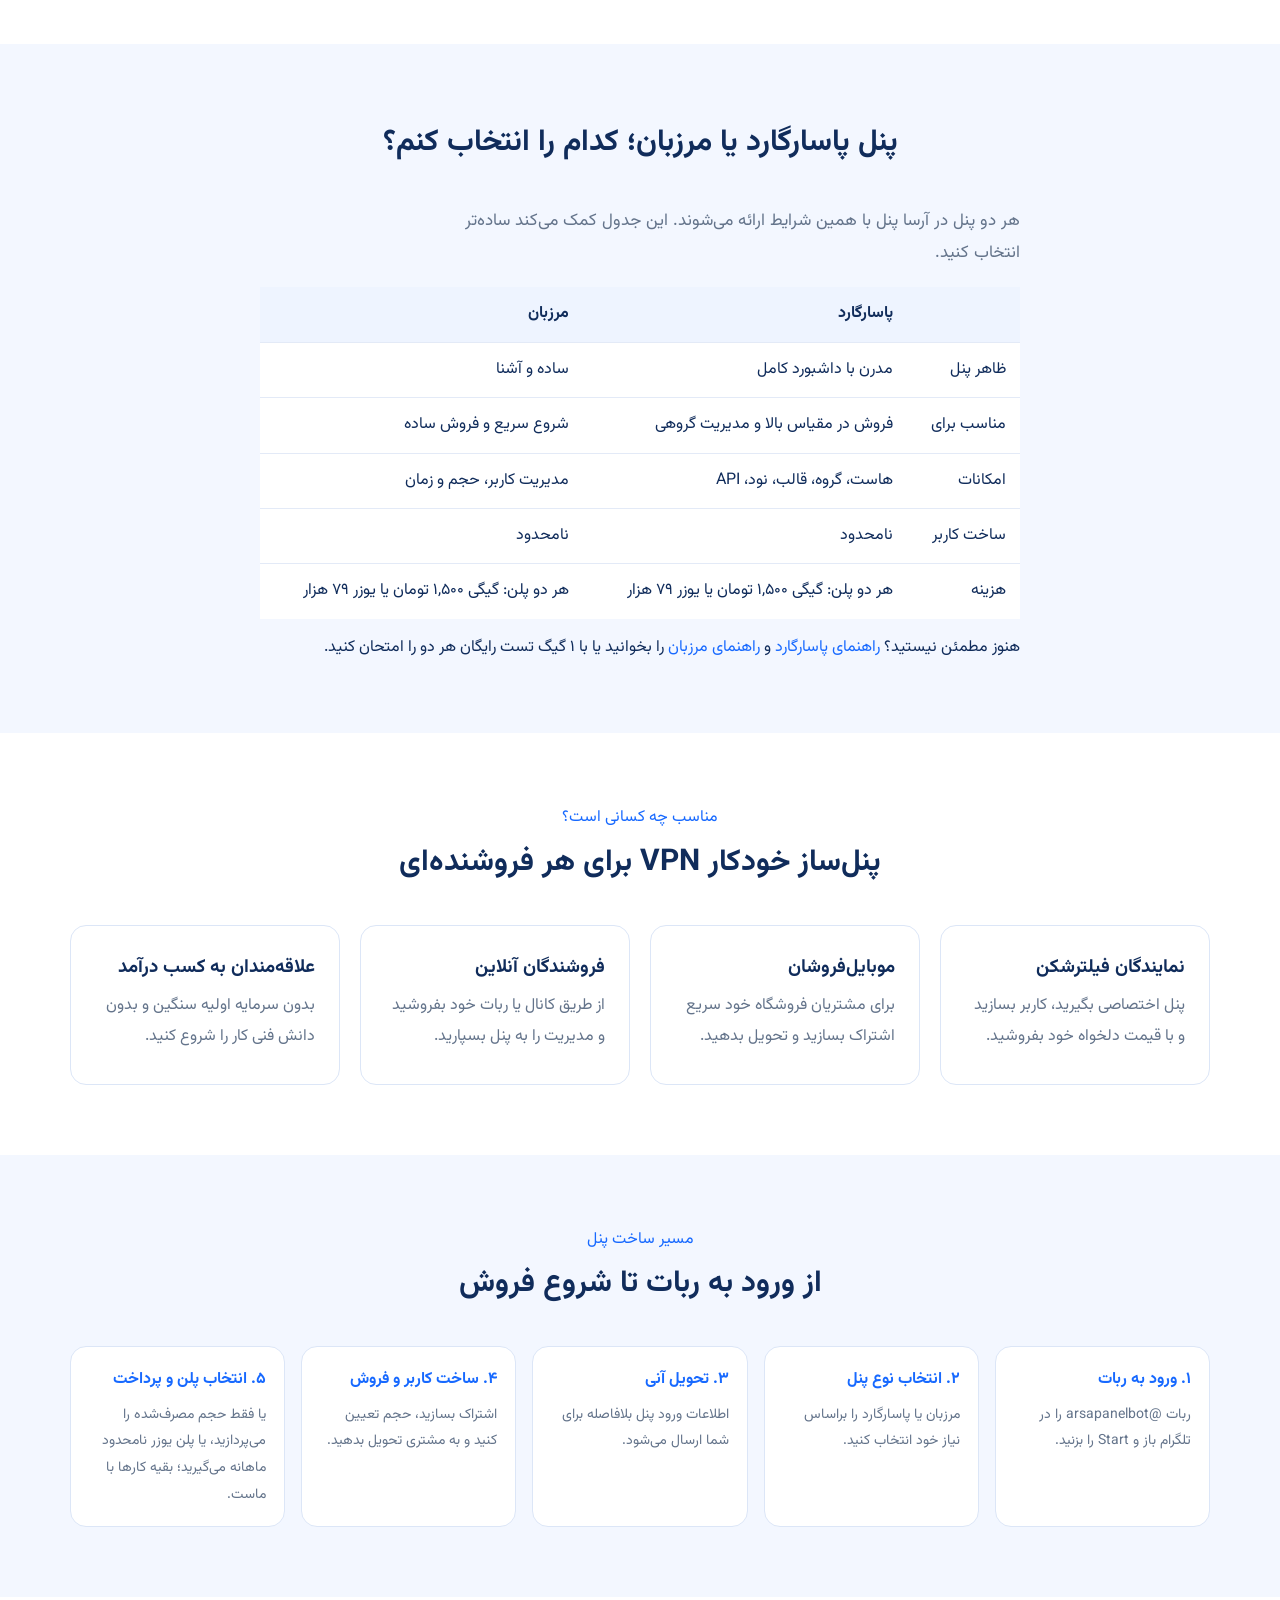
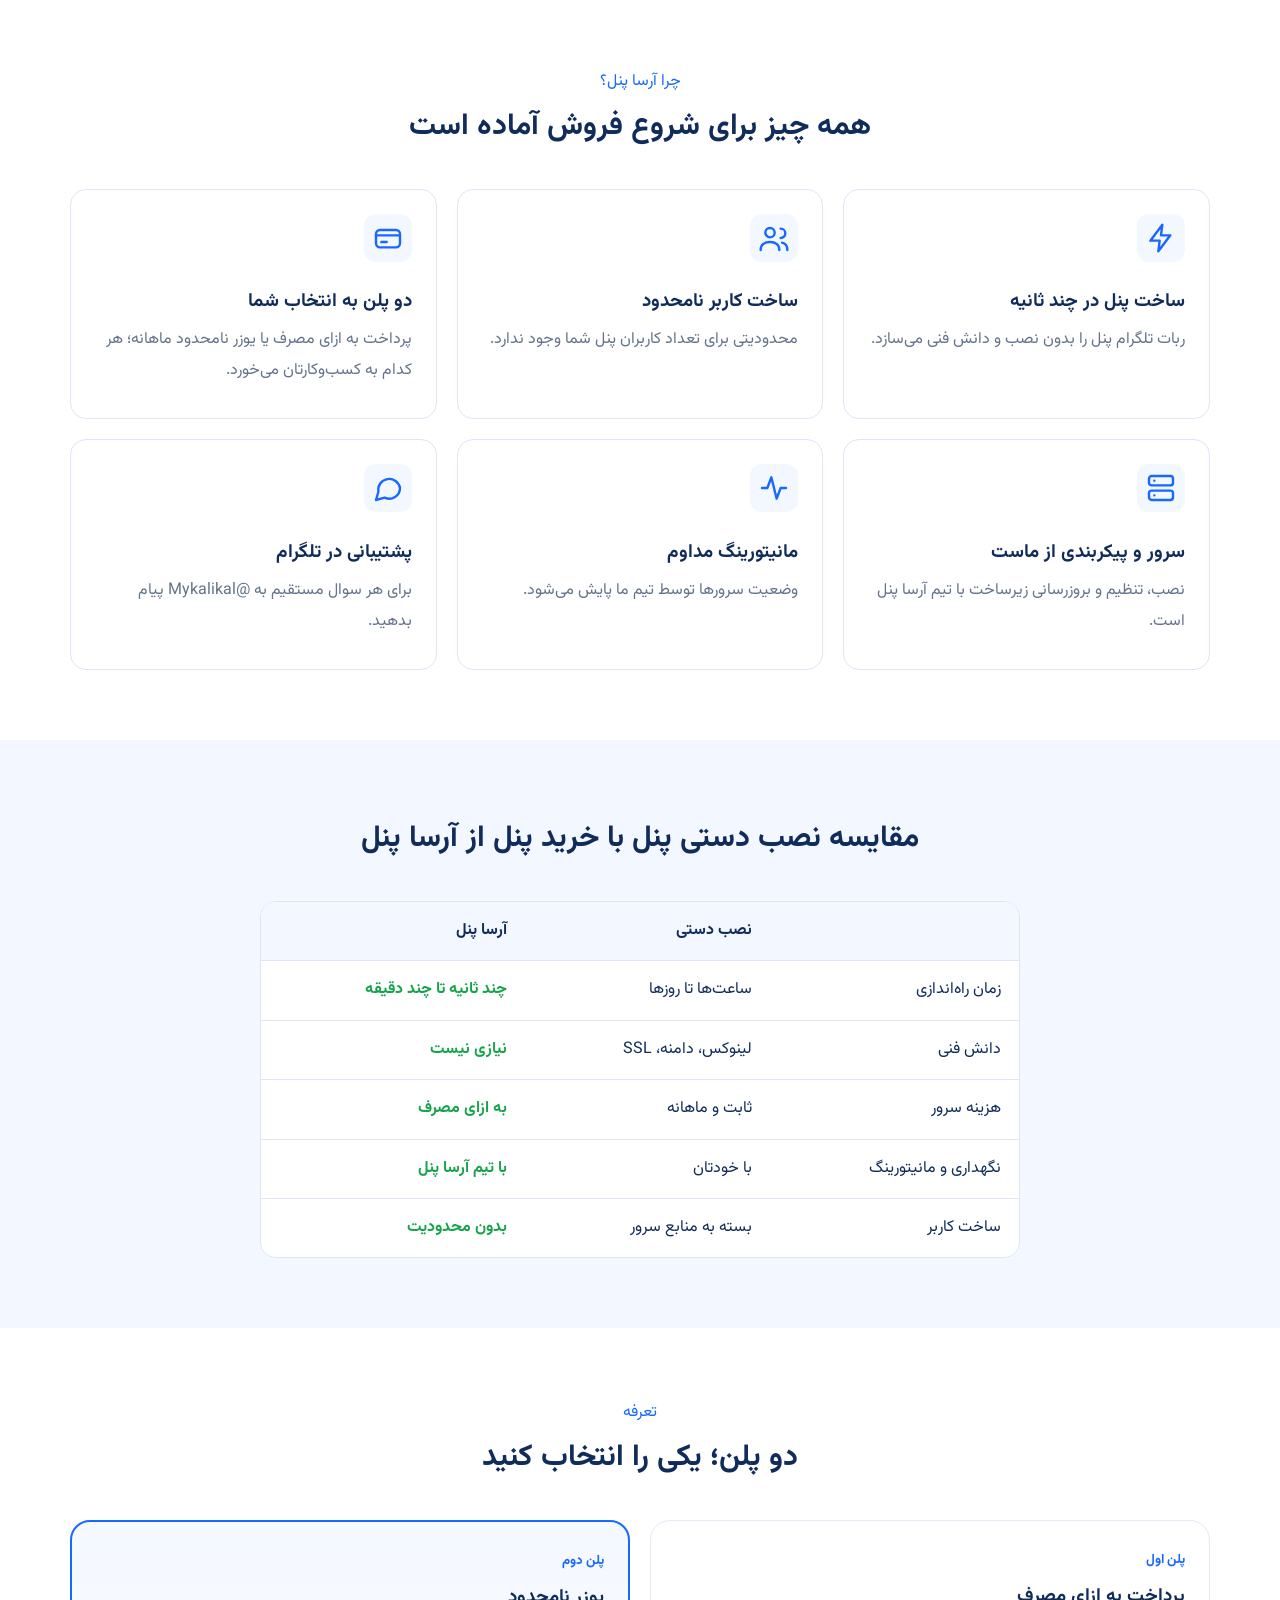
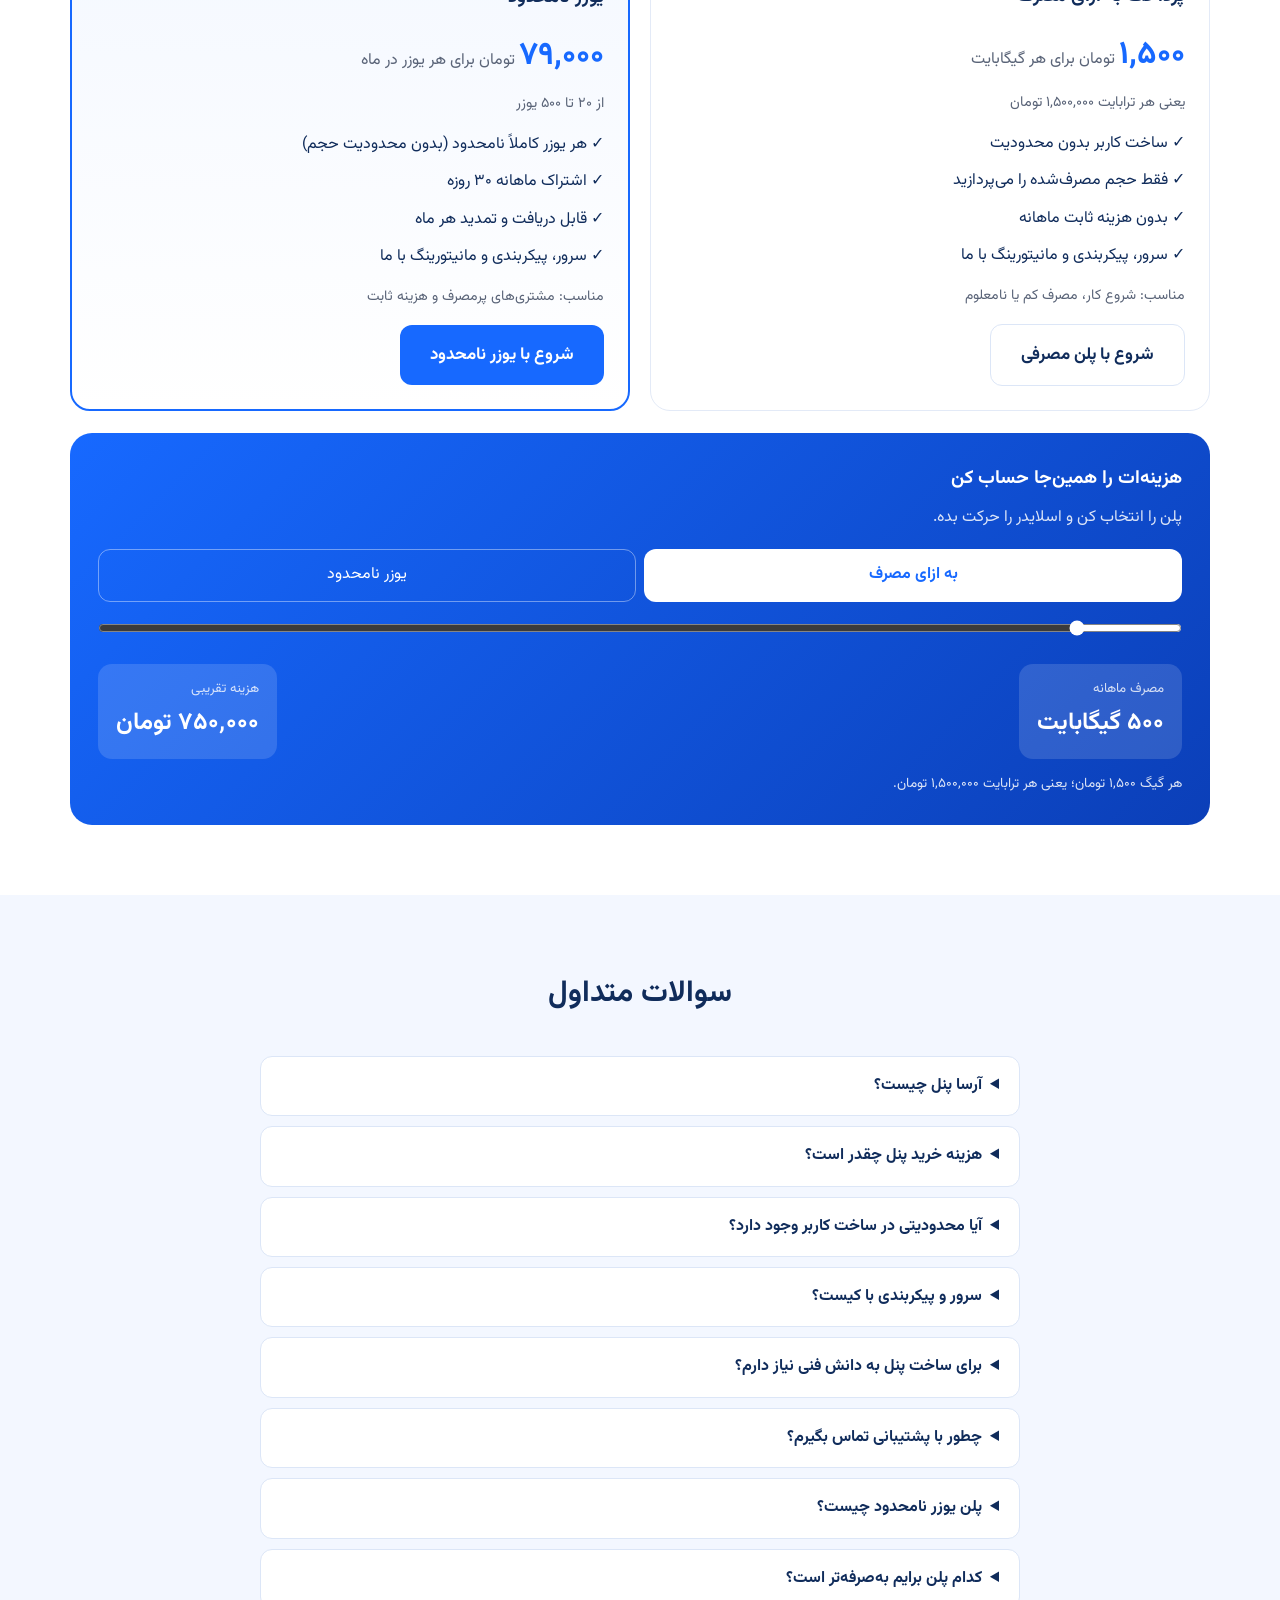
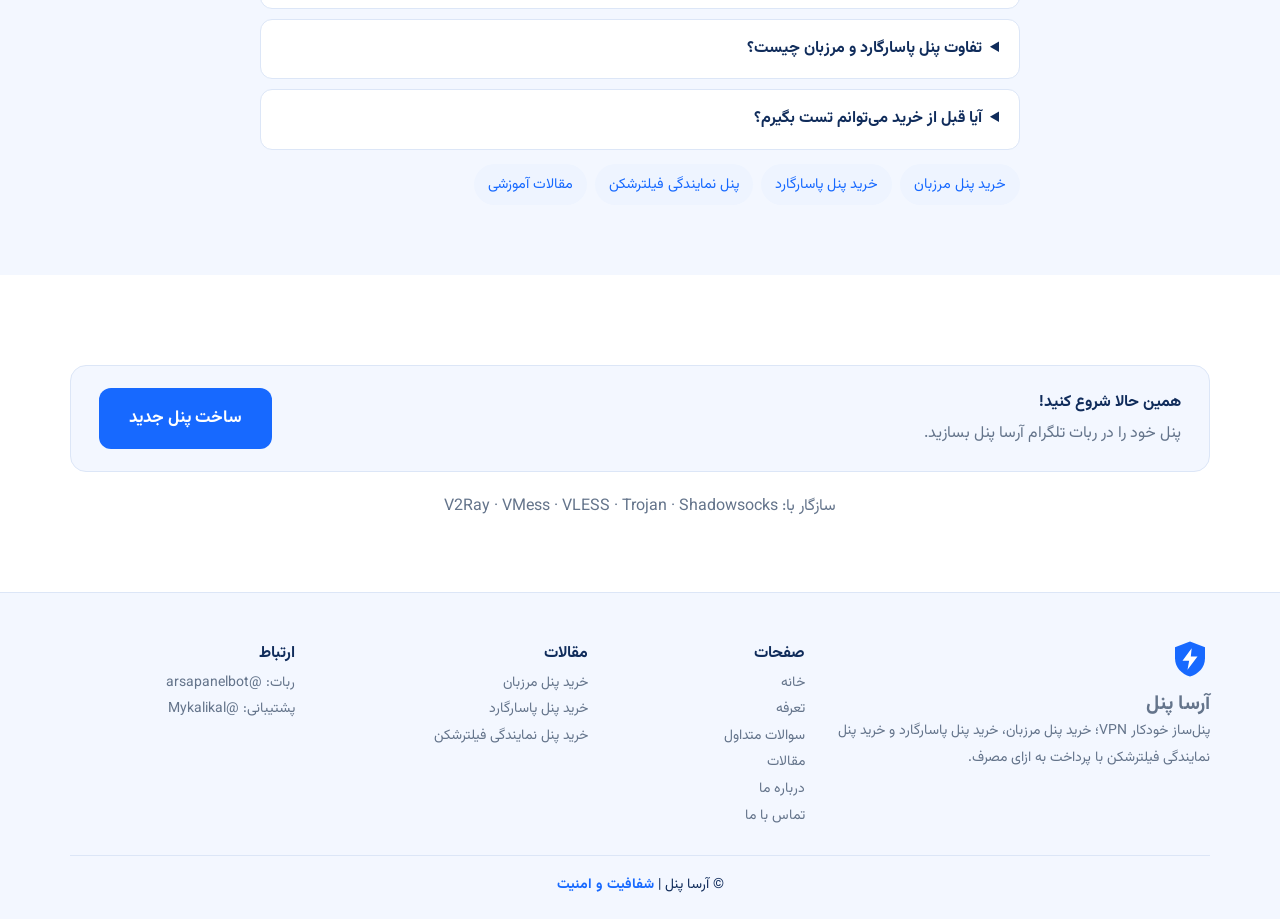
==== commit 01acdb08: "Update index.html" ====
--- a/index.html
+++ b/index.html
@@ -1,24 +1,130 @@
 <!DOCTYPE html><html lang="fa" dir="rtl"><head><meta charset="utf-8"><meta name="viewport" content="width=device-width,initial-scale=1">
-<title>پنل ساز خودکار VPN | خرید پنل مرزبان، پاسارگارد و نمایندگی فیلترشکن - آرسا پنل</title><meta name="description" content="خرید پنل مرزبان، خرید پنل پاسارگارد و خرید پنل نمایندگی فیلترشکن با ربات تلگرام آرسا پنل. بدون دانش فنی، ساخت کاربر نامحدود، پرداخت به ازای مصرف از هر ترابایت ۱,۵۰۰ تومان."><link rel="canonical" href="https://matinmok.github.io/arsapanel/"><meta name="robots" content="index,follow,max-image-preview:large">
-<meta name="theme-color" content="#1769FF"><meta property="og:type" content="website"><meta property="og:locale" content="fa_IR"><meta property="og:site_name" content="آرسا پنل"><meta property="og:title" content="پنل ساز خودکار VPN | خرید پنل مرزبان، پاسارگارد و نمایندگی فیلترشکن - آرسا پنل"><meta property="og:description" content="خرید پنل مرزبان، خرید پنل پاسارگارد و خرید پنل نمایندگی فیلترشکن با ربات تلگرام آرسا پنل. بدون دانش فنی، ساخت کاربر نامحدود، پرداخت به ازای مصرف از هر ترابایت ۱,۵۰۰ تومان."><meta property="og:url" content="https://matinmok.github.io/arsapanel/"><meta name="twitter:card" content="summary">
-<link rel="icon" href="favicon.svg" type="image/svg+xml"><link rel="preconnect" href="https://fonts.googleapis.com"><link rel="preconnect" href="https://fonts.gstatic.com" crossorigin><link href="https://fonts.googleapis.com/css2?family=Vazirmatn:wght@400;500;700;800&display=swap" rel="stylesheet"><link rel="stylesheet" href="style.css"><script type="application/ld+json">{"@context": "https://schema.org", "@type": "Organization", "name": "آرسا پنل", "url": "https://matinmok.github.io/arsapanel/", "sameAs": ["https://t.me/arsapanelbot", "https://t.me/Mykalikal"]}</script><script type="application/ld+json">{"@context": "https://schema.org", "@type": "WebSite", "name": "آرسا پنل", "url": "https://matinmok.github.io/arsapanel/", "inLanguage": "fa"}</script><script type="application/ld+json">{"@context": "https://schema.org", "@type": "FAQPage", "mainEntity": [{"@type": "Question", "name": "آرسا پنل چیست؟", "acceptedAnswer": {"@type": "Answer", "text": "آرسا پنل یک ربات تلگرامی برای ساخت خودکار پنل فیلترشکن است. بدون دانش فنی، پنل مرزبان یا پاسارگارد خود را می‌سازید."}}, {"@type": "Question", "name": "هزینه خرید پنل چقدر است؟", "acceptedAnswer": {"@type": "Answer", "text": "تعرفه از هر ترابایت ۱,۵۰۰ تومان شروع می‌شود و به ازای مصرف پرداخت می‌کنید."}}, {"@type": "Question", "name": "آیا محدودیتی در ساخت کاربر وجود دارد؟", "acceptedAnswer": {"@type": "Answer", "text": "خیر، ساخت کاربر در پنل‌های شما محدودیتی ندارد."}}, {"@type": "Question", "name": "سرور و پیکربندی با کیست؟", "acceptedAnswer": {"@type": "Answer", "text": "همه سرورها، پیکربندی و مانیتورینگ با تیم آرسا پنل است."}}, {"@type": "Question", "name": "برای ساخت پنل به دانش فنی نیاز دارم؟", "acceptedAnswer": {"@type": "Answer", "text": "خیر. کافی است ربات @arsapanelbot را در تلگرام باز کنید و مراحل را دنبال کنید."}}, {"@type": "Question", "name": "چطور با پشتیبانی تماس بگیرم؟", "acceptedAnswer": {"@type": "Answer", "text": "از طریق تلگرام به @Mykalikal پیام بدهید."}}]}</script></head><body>
+<title>آرسا پنل | ساخت آنی پنل پاسارگارد و مرزبان</title><meta name="description" content="ساخت آنی پنل پاسارگارد و مرزبان با ربات تلگرام آرسا پنل. دو پلن: پرداخت به ازای مصرف از هر گیگابایت ۱,۵۰۰ تومان، یا یوزر نامحدود ماهانه (۲۰ تا ۵۰۰ یوزر) هر یوزر ۷۹ هزار تومان. ۱ گیگ تست رایگان."><meta name="keywords" content="خرید پنل پاسارگارد, خرید پنل مرزبان, پنل نمایندگی فیلترشکن, پنل ساز خودکار VPN, ساخت پنل vpn, پنل فروش فیلترشکن"><link rel="canonical" href="https://matinmok.github.io/arsapanel/"><meta name="robots" content="index,follow,max-image-preview:large">
+<meta name="theme-color" content="#1769FF"><meta property="og:type" content="website"><meta property="og:locale" content="fa_IR"><meta property="og:site_name" content="آرسا پنل"><meta property="og:title" content="آرسا پنل | ساخت آنی پنل پاسارگارد و مرزبان"><meta property="og:description" content="پنل پاسارگارد یا مرزبان خود را در چند ثانیه با ربات تلگرام بسازید. ساخت کاربر نامحدود، پلن پرداخت به ازای مصرف یا یوزر نامحدود و ۱ گیگ تست رایگان."><meta property="og:url" content="https://matinmok.github.io/arsapanel/"><meta name="twitter:card" content="summary"><meta name="twitter:title" content="آرسا پنل | ساخت آنی پنل پاسارگارد و مرزبان">
+<link rel="icon" href="favicon.svg" type="image/svg+xml"><link rel="preconnect" href="https://fonts.googleapis.com"><link rel="preconnect" href="https://fonts.gstatic.com" crossorigin><link href="https://fonts.googleapis.com/css2?family=Vazirmatn:wght@400;500;700;800&display=swap" rel="stylesheet"><link rel="stylesheet" href="style.css">
+<style>
+.x-dash{background:#0f1218;color:#e8ecf4;border-radius:22px;padding:22px;box-shadow:0 30px 70px -30px rgba(23,105,255,.55);border:1px solid #232a38}
+.x-bar{display:flex;align-items:center;justify-content:space-between;gap:12px;margin-bottom:18px;flex-wrap:wrap}
+.x-bar b{font-size:1.15rem}.x-bar small{color:#8b95a8;display:block}
+.x-live{font-size:.8rem;color:#34d399;display:flex;align-items:center;gap:6px}
+.x-live i{width:8px;height:8px;border-radius:50%;background:#34d399;animation:xp 1.6s infinite}
+@keyframes xp{0%{box-shadow:0 0 0 0 rgba(52,211,153,.6)}100%{box-shadow:0 0 0 10px rgba(52,211,153,0)}}
+.x-gr{display:grid;grid-template-columns:repeat(auto-fit,minmax(200px,1fr));gap:14px}
+.x-c{background:#161b25;border:1px solid #232a38;border-radius:16px;padding:16px;display:flex;align-items:center;gap:14px}
+.x-c svg{flex:none;width:68px;height:68px;transform:rotate(-90deg)}
+.x-c circle{fill:none;stroke-width:7;stroke-linecap:round}
+.x-c .t{stroke:#232a38}.x-c .v{stroke:#4d8dff;stroke-dasharray:226.2;stroke-dashoffset:226.2;transition:stroke-dashoffset 1.6s cubic-bezier(.2,.8,.2,1)}
+.x-c small{color:#8b95a8;display:block;font-size:.82rem}.x-c strong{font-size:1.35rem;display:block;direction:ltr;text-align:right}.x-c em{font-style:normal;font-size:.78rem;color:#4d8dff}
+.x-wide{margin-top:14px;display:grid;grid-template-columns:repeat(auto-fit,minmax(240px,1fr));gap:14px}
+.x-wide .x-c{display:block}.x-wide strong{margin:4px 0}
+.x-ln{width:100%;height:70px;margin-top:6px}.x-ln path{fill:none;stroke:#4d8dff;stroke-width:2.5;stroke-dasharray:600;stroke-dashoffset:600;transition:stroke-dashoffset 2.2s ease .3s}
+.x-in .x-ln path{stroke-dashoffset:0}
+.x-note{margin-top:12px;font-size:.82rem;color:#8b95a8}
+.x-split{display:grid;grid-template-columns:1fr 1fr;gap:34px;align-items:center}
+.x-ben{display:grid;gap:14px}
+.x-ben div{display:flex;gap:12px;align-items:flex-start;padding:14px 16px;border-radius:14px;background:#fff;border:1px solid #e3eaf7;transition:transform .25s,border-color .25s}
+.x-ben div:hover{transform:translateX(-6px);border-color:#1769FF}
+.x-ben b{display:block;margin-bottom:2px}.x-ben span{color:#5a6478;font-size:.92rem;line-height:1.9}
+.x-ben i{flex:none;width:36px;height:36px;border-radius:10px;background:#e8f0ff;color:#1769FF;display:grid;place-items:center;font-style:normal;font-weight:800}
+.x-calc{background:linear-gradient(135deg,#1769FF,#0b3fb8);color:#fff;border-radius:22px;padding:28px;margin-top:22px}
+.x-calc h3{margin:0 0 6px}.x-calc p{margin:0 0 16px;opacity:.85}
+.x-calc input{width:100%;accent-color:#fff;height:28px}
+.x-res{display:flex;justify-content:space-between;flex-wrap:wrap;gap:14px;margin-top:10px}
+.x-res div{background:rgba(255,255,255,.14);border-radius:14px;padding:12px 18px;min-width:150px}
+.x-res small{display:block;opacity:.8}.x-res b{font-size:1.5rem}
+.x-cmp{width:100%;border-collapse:collapse;min-width:520px}.x-cmp th,.x-cmp td{padding:12px 14px;border-bottom:1px solid #e3eaf7;text-align:right}
+.x-cmp th{background:#eef4ff}
+.x-tags{display:flex;flex-wrap:wrap;gap:8px;margin-top:14px}.x-tags a{padding:7px 14px;border-radius:99px;background:#eef4ff;color:#1769FF;font-size:.9rem;text-decoration:none;transition:.2s}.x-tags a:hover{background:#1769FF;color:#fff}
+.x-tr{overflow-x:auto}
+.x-rv{opacity:0;transform:translateY(18px);transition:opacity .7s,transform .7s}.x-rv.x-in{opacity:1;transform:none}
+@media(max-width:820px){.x-split{grid-template-columns:1fr}}
+@media(prefers-reduced-motion:reduce){.x-rv{opacity:1;transform:none;transition:none}.x-c .v,.x-ln path{transition:none}.x-live i{animation:none}}
+.x-dash{padding:16px;border-radius:18px}.x-bar{margin-bottom:12px}.x-bar b{font-size:1rem}
+.x-gr{grid-template-columns:repeat(3,1fr);gap:10px}.x-c{padding:11px;gap:9px}.x-c svg{width:46px;height:46px}.x-c strong{font-size:.95rem}.x-c small{font-size:.74rem}.x-c em{font-size:.7rem}
+.x-wide{margin-top:10px;gap:10px;grid-template-columns:1fr 1fr}.x-ln{height:38px!important}.x-note{margin-top:8px;font-size:.74rem}
+@media(max-width:560px){.x-gr{grid-template-columns:1fr}.x-wide{grid-template-columns:1fr}.x-c svg{width:56px;height:56px}}
+.x-plans{display:grid;grid-template-columns:1fr 1fr;gap:20px;margin-top:8px}
+.x-pl{display:block;background:#fff;border:1px solid #e3eaf7;border-radius:20px;padding:24px;color:inherit;text-decoration:none;transition:transform .25s,border-color .25s}
+.x-pl:hover{transform:translateY(-4px);border-color:#1769FF}.x-f{border:2px solid #1769FF;background:linear-gradient(180deg,#f4f8ff,#fff)}
+.x-pl small{color:#1769FF;font-weight:700}.x-pl h3{margin:4px 0 10px}.x-pr{color:#5a6478}.x-pr b{font-size:2rem;color:#1769FF}
+.x-sub{margin:4px 0 12px;color:#5a6478;font-size:.9rem}.x-pl ul{list-style:none;padding:0;margin:0 0 12px;display:grid;gap:7px}.x-pl p{line-height:1.9}
+.x-for{font-size:.88rem;color:#5a6478;margin:0 0 14px}
+.x-tab{display:flex;gap:8px;margin-bottom:12px}.x-tab button{flex:1;padding:10px;border-radius:12px;border:1px solid rgba(255,255,255,.4);background:transparent;color:#fff;font:inherit;cursor:pointer;transition:.2s}.x-tab .on{background:#fff;color:#1769FF;font-weight:700}
+.x-nt{margin:12px 0 0!important;font-size:.85rem}
+@media(max-width:820px){.x-plans{grid-template-columns:1fr}}
+</style>
+<script type="application/ld+json">{"@context": "https://schema.org", "@type": "Organization", "name": "آرسا پنل", "url": "https://matinmok.github.io/arsapanel/", "sameAs": ["https://t.me/arsapanelbot", "https://t.me/Mykalikal"]}</script><script type="application/ld+json">{"@context": "https://schema.org", "@type": "WebSite", "name": "آرسا پنل", "url": "https://matinmok.github.io/arsapanel/", "inLanguage": "fa"}</script>
+<script type="application/ld+json">{"@context":"https://schema.org","@type":"Service","name":"ساخت آنی پنل پاسارگارد و مرزبان","provider":{"@type":"Organization","name":"آرسا پنل"},"serviceType":"پنل نمایندگی فیلترشکن","areaServed":"IR","offers":[{"@type":"Offer","name":"پلن پرداخت به ازای مصرف","price":"1500","priceCurrency":"IRT","description":"هر گیگابایت ۱,۵۰۰ تومان (هر ترابایت ۱,۵۰۰,۰۰۰ تومان)، پرداخت به ازای مصرف"},{"@type":"Offer","name":"پلن یوزر نامحدود","price":"79000","priceCurrency":"IRT","description":"هر یوزر نامحدود ۷۹,۰۰۰ تومان در ماه (۳۰ روزه)، از ۲۰ تا ۵۰۰ یوزر، قابل تمدید"}]}</script>
+<script type="application/ld+json">{"@context":"https://schema.org","@type":"HowTo","name":"ساخت پنل پاسارگارد یا مرزبان با آرسا پنل","step":[{"@type":"HowToStep","name":"ورود به ربات","text":"ربات @arsapanelbot را در تلگرام باز کنید و Start بزنید."},{"@type":"HowToStep","name":"انتخاب پنل","text":"پنل پاسارگارد یا مرزبان را انتخاب کنید."},{"@type":"HowToStep","name":"دریافت اطلاعات ورود","text":"آدرس و اطلاعات ورود پنل بلافاصله ارسال می‌شود."},{"@type":"HowToStep","name":"ساخت کاربر و فروش","text":"اشتراک بسازید، حجم تعیین کنید و به مشتری بفروشید."}]}</script>
+<script type="application/ld+json">{"@context": "https://schema.org", "@type": "FAQPage", "mainEntity": [{"@type": "Question", "name": "آرسا پنل چیست؟", "acceptedAnswer": {"@type": "Answer", "text": "آرسا پنل یک ربات تلگرامی برای ساخت خودکار پنل فیلترشکن است. بدون دانش فنی، پنل مرزبان یا پاسارگارد خود را می‌سازید."}}, {"@type": "Question", "name": "هزینه خرید پنل چقدر است؟", "acceptedAnswer": {"@type": "Answer", "text": "دو پلن دارید: پرداخت به ازای مصرف که هر گیگابایت ۱,۵۰۰ تومان است (هر ترابایت ۱,۵۰۰,۰۰۰ تومان)، و پلن یوزر نامحدود که هر یوزر ۷۹,۰۰۰ تومان در ماه است."}}, {"@type": "Question", "name": "آیا محدودیتی در ساخت کاربر وجود دارد؟", "acceptedAnswer": {"@type": "Answer", "text": "خیر، ساخت کاربر در پنل‌های شما محدودیتی ندارد."}}, {"@type": "Question", "name": "سرور و پیکربندی با کیست؟", "acceptedAnswer": {"@type": "Answer", "text": "همه سرورها، پیکربندی و مانیتورینگ با تیم آرسا پنل است."}}, {"@type": "Question", "name": "برای ساخت پنل به دانش فنی نیاز دارم؟", "acceptedAnswer": {"@type": "Answer", "text": "خیر. کافی است ربات @arsapanelbot را در تلگرام باز کنید و مراحل را دنبال کنید."}}, {"@type": "Question", "name": "چطور با پشتیبانی تماس بگیرم؟", "acceptedAnswer": {"@type": "Answer", "text": "از طریق تلگرام به @Mykalikal پیام بدهید."}}, {"@type": "Question", "name": "تفاوت پنل پاسارگارد و مرزبان چیست؟", "acceptedAnswer": {"@type": "Answer", "text": "مرزبان پنل شناخته‌شده و پرکاربرد است و پاسارگارد پنلی مدرن‌تر با داشبورد کامل، مدیریت هاست، گروه و نود. هر دو را می‌توانید در آرسا پنل بسازید."}}, {"@type": "Question", "name": "آیا قبل از خرید می‌توانم تست بگیرم؟", "acceptedAnswer": {"@type": "Answer", "text": "بله، در ربات تلگرام ۱ گیگابایت تست رایگان دریافت می‌کنید."}},{"@type":"Question","name":"پلن یوزر نامحدود چیست؟","acceptedAnswer":{"@type":"Answer","text":"پنلی از ۲۰ تا ۵۰۰ یوزر که هر یوزر آن بدون محدودیت حجم است و ماهانه (۳۰ روزه) دریافت و تمدید می‌شود. قیمت هر یوزر نامحدود ۷۹,۰۰۰ تومان است."}},{"@type":"Question","name":"کدام پلن برایم به‌صرفه‌تر است؟","acceptedAnswer":{"@type":"Answer","text":"اگر مصرف مشتری‌هایتان کم یا نامعلوم است پلن به ازای مصرف را بگیرید. اگر مشتری‌های پرمصرف دارید و هزینه ثابت و قابل پیش‌بینی می‌خواهید، پلن یوزر نامحدود مناسب‌تر است."}}]}</script></head><body>
 <header class="hd"><div class="wrap hd-in"><a class="logo" href="index.html"><svg viewBox="0 0 48 48" width="40" height="40" aria-hidden="true"><path d="M24 3 6 10v13c0 11 8 19 18 22 10-3 18-11 18-22V10z" fill="#1769FF"/><path d="M26 11 15 26h8l-2 11 12-16h-8z" fill="#fff"/></svg><span><b>آرسا پنل</b><small>ساخت پنل حرفه‌ای در چند ثانیه</small></span></a>
 <button class="burger" aria-label="منو" aria-expanded="false">☰</button><nav class="nav" aria-label="منوی اصلی"><a href="index.html" class=on>خانه</a><a href="index.html#pricing">تعرفه</a><a href="index.html#faq">سوالات متداول</a><a href="articles.html">مقالات</a><a href="about.html">درباره ما</a><a href="contact.html">تماس با ما</a></nav>
 <div class="hd-act"><a class="btn btn-p" href="https://t.me/arsapanelbot" rel="noopener" target="_blank">+ ساخت پنل جدید</a><a class="btn btn-o" href="https://t.me/Mykalikal" rel="noopener" target="_blank">پشتیبانی</a></div></div></header>
-<main><section class="hero"><div class="wrap hero-g"><div><span class="chip">⚡ پنل‌ساز خودکار / مرزبان / پاسارگارد</span><h1>خرید پنل نمایندگی فیلترشکن <em>در چند ثانیه، بدون دانش فنی</em></h1>
-<p class="lead">با ربات آرسا پنل، پنل مرزبان یا پاسارگارد خود را بسازید و به راحتی به فروش برسانید. سرور، پیکربندی و مانیتورینگ با ما؛ شما فقط به ازای مصرف پرداخت می‌کنید.</p>
+<main><section class="hero"><div class="wrap hero-g"><div><span class="chip">⚡ ساخت آنی پنل پاسارگارد / مرزبان</span><h1>ساخت آنی پنل پاسارگارد و مرزبان <em>بدون سرور، بدون دانش فنی</em></h1>
+<p class="lead">با ربات آرسا پنل، در چند ثانیه پنل فیلترشکن اختصاصی خود را تحویل بگیرید و اشتراک بفروشید. سرور، نصب و مانیتورینگ با ما؛ شما فقط به ازای مصرف پرداخت می‌کنید. اگر هزینه ثابت می‌خواهید، پلن یوزر نامحدود ماهانه از ۲۰ تا ۵۰۰ یوزر هم داریم؛ هر یوزر ۷۹ هزار تومان.</p>
 <div class="cta"><a class="btn btn-p btn-l" href="https://t.me/arsapanelbot" target="_blank" rel="noopener">⊕ ساخت پنل در تلگرام</a><a class="btn btn-o btn-l" href="#pricing">مشاهده تعرفه</a></div></div><div class="mock" aria-hidden="true"><div class="mk-side"><b>ArsaPanel</b><i class="on">داشبورد</i><i>پنل‌های من</i><i>کاربران</i><i>تنظیمات</i></div><div class="mk-main"><h4>داشبورد (نمونه)</h4><div class="mk-st"><div><small>پنل ساخته‌شده</small><b>12</b></div><div><small>کاربران فعال</small><b>245</b></div><div><small>ترافیک کل</small><b>1.24 TB</b></div></div><svg viewBox="0 0 300 90" class="chart" role="img" aria-label="نمونه نمودار مصرف"><path d="M0 80 L40 70 L80 74 L120 55 L160 58 L200 38 L240 40 L300 15" fill="none" stroke="#1769FF" stroke-width="2.5"/><path d="M0 80 L40 70 L80 74 L120 55 L160 58 L200 38 L240 40 L300 15 V90 H0Z" fill="#1769FF" opacity=".08"/></svg><div class="mk-ok"><span class="dot"></span> پنل #P-1042 فعال</div></div></div></div>
 <div class="wrap feats"><div><span>●</span><b>پشتیبانی سریع</b><small>در تمام مراحل کار</small></div><div><span>●</span><b>تحویل آنی</b><small>بعد از ساخت پنل</small></div><div><span>●</span><b>امنیت بالا</b><small>زیرساخت مدیریت‌شده</small></div><div><span>●</span><b>رابط کاربری ساده</b><small>بدون نیاز به دانش فنی</small></div></div></section>
-<section class="sec tst"><div class="wrap"><div class="gift"><div class="gift-i">🎁</div><div><h2>دریافت تست ۱ گیگابایتی رایگان در ربات تلگرام</h2><p>قبل از خرید پنل، کیفیت سرویس را با یک گیگابایت تست رایگان بسنجید. فقط کافی است ربات آرسا پنل را باز کنید و درخواست تست بدهید.</p></div><a class="btn btn-p btn-l pulse" href="https://t.me/arsapanelbot" target="_blank" rel="noopener">دریافت تست رایگان</a></div></div></section><section class="sec"><div class="wrap"><p class="kick">چطور کار می‌کند؟</p><h2>در ۳ مرحله پنل خود را بسازید</h2><div class="steps"><div class="card"><span class="num">1</span><h3>ورود به ربات</h3><p>ربات @arsapanelbot را در تلگرام باز کنید.</p></div><div class="card"><span class="num">2</span><h3>انتخاب پنل</h3><p>پنل مرزبان یا پاسارگارد را انتخاب کنید.</p></div><div class="card"><span class="num">3</span><h3>دریافت پنل و فروش</h3><p>اطلاعات ورود را دریافت و فروش را شروع کنید.</p></div></div></div></section>
-<section class="sec alt"><div class="wrap"><h2>خرید پنل مرزبان و پاسارگارد از آرسا پنل</h2><div class="g3">
-<article class="card"><h3>خرید پنل مرزبان</h3><p>پنل مرزبان آماده با زیرساخت مدیریت‌شده؛ بدون نصب و بدون نیاز به سرور شخصی.</p><a href="buy-marzban-panel.html">بیشتر بخوانید</a></article>
-<article class="card"><h3>خرید پنل پاسارگارد</h3><p>پنل پاسارگارد برای فروشندگان با ساخت کاربر نامحدود و پرداخت به ازای مصرف.</p><a href="buy-pasargad-panel.html">بیشتر بخوانید</a></article>
-<article class="card"><h3>خرید پنل نمایندگی فیلترشکن</h3><p>پنل اختصاصی برای فروش اشتراک به مشتریان خود، با شروع سریع از طریق ربات تلگرام.</p><a href="reseller-vpn-panel.html">بیشتر بخوانید</a></article></div></div></section>
-<section class="sec"><div class="wrap"><p class="kick">مناسب چه کسانی است؟</p><h2>پنل‌ساز خودکار VPN برای هر فروشنده‌ای</h2><div class="g4"><div class="card hov"><h3>نمایندگان فیلترشکن</h3><p>پنل اختصاصی بگیرید، کاربر بسازید و با قیمت دلخواه خود بفروشید.</p></div><div class="card hov"><h3>موبایل‌فروشان</h3><p>برای مشتریان فروشگاه خود سریع اشتراک بسازید و تحویل بدهید.</p></div><div class="card hov"><h3>فروشندگان آنلاین</h3><p>از طریق کانال یا ربات خود بفروشید و مدیریت را به پنل بسپارید.</p></div><div class="card hov"><h3>علاقه‌مندان به کسب درآمد</h3><p>بدون سرمایه اولیه سنگین و بدون دانش فنی کار را شروع کنید.</p></div></div></div></section><section class="sec alt"><div class="wrap"><p class="kick">مسیر ساخت پنل</p><h2>از ورود به ربات تا شروع فروش</h2><ol class="tl"><li><b>۱. ورود به ربات</b><span>ربات @arsapanelbot را در تلگرام باز و Start را بزنید.</span></li><li><b>۲. انتخاب نوع پنل</b><span>مرزبان یا پاسارگارد را براساس نیاز خود انتخاب کنید.</span></li><li><b>۳. تحویل آنی</b><span>اطلاعات ورود پنل بلافاصله برای شما ارسال می‌شود.</span></li><li><b>۴. ساخت کاربر و فروش</b><span>اشتراک بسازید، حجم تعیین کنید و به مشتری تحویل بدهید.</span></li><li><b>۵. پرداخت به ازای مصرف</b><span>فقط حجم مصرف‌شده را می‌پردازید؛ بقیه کارها با ماست.</span></li></ol></div></section><section class="sec"><div class="wrap"><p class="kick">پنل‌های قابل ارائه</p><h2>خرید پنل مرزبان، پاسارگارد و نمایندگی فیلترشکن</h2><div class="g3"><article class="card hov kwc"><h3>خرید پنل مرزبان</h3><p>مرزبان یکی از شناخته‌شده‌ترین پنل‌های مدیریت کاربران Xray است. در آرسا پنل بدون نصب دستی و بدون خرید سرور، پنل مرزبان خود را از طریق ربات تلگرام تحویل می‌گیرید و ساخت کاربر هم نامحدود است.</p><a href="buy-marzban-panel.html">راهنمای کامل خرید پنل مرزبان ←</a></article><article class="card hov kwc"><h3>خرید پنل پاسارگارد</h3><p>پاسارگارد پنلی مدرن برای مدیریت کاربران، حجم و زمان اشتراک است. با آرسا پنل، پنل پاسارگارد را به‌صورت آنی دریافت می‌کنید و هزینه را فقط براساس مصرف می‌پردازید.</p><a href="buy-pasargad-panel.html">راهنمای کامل خرید پنل پاسارگارد ←</a></article><article class="card hov kwc"><h3>خرید پنل نمایندگی فیلترشکن</h3><p>اگر قصد دارید فروش فیلترشکن را شروع کنید، پنل نمایندگی بهترین مسیر است. سرور، پیکربندی و مانیتورینگ با ماست و شما فقط روی فروش و پشتیبانی مشتری تمرکز می‌کنید.</p><a href="reseller-vpn-panel.html">راهنمای کامل خرید پنل نمایندگی فیلترشکن ←</a></article></div></div></section><section class="sec alt"><div class="wrap"><p class="kick">چرا آرسا پنل؟</p><h2>همه چیز برای شروع فروش آماده است</h2><div class="g3"><div class="card ft-c"><svg viewBox="0 0 24 24" width="28" height="28" fill="none" stroke="#1769FF" stroke-width="1.8" stroke-linecap="round" stroke-linejoin="round" aria-hidden="true"><path d="M13 2 4 14h7l-1 8 9-12h-7z"/></svg><h3>ساخت پنل در چند ثانیه</h3><p>ربات تلگرام پنل را بدون نصب و دانش فنی می‌سازد.</p></div><div class="card ft-c"><svg viewBox="0 0 24 24" width="28" height="28" fill="none" stroke="#1769FF" stroke-width="1.8" stroke-linecap="round" stroke-linejoin="round" aria-hidden="true"><circle cx="9" cy="8" r="3.5"/><path d="M2 21c0-4 3-6 7-6s7 2 7 6M17 5a3.5 3.5 0 0 1 0 7M22 21c0-3-1.500-5-4-5.500"/></svg><h3>ساخت کاربر نامحدود</h3><p>محدودیتی برای تعداد کاربران پنل شما وجود ندارد.</p></div><div class="card ft-c"><svg viewBox="0 0 24 24" width="28" height="28" fill="none" stroke="#1769FF" stroke-width="1.8" stroke-linecap="round" stroke-linejoin="round" aria-hidden="true"><rect x="3" y="6" width="18" height="13" rx="3"/><path d="M3 10h18M7 15h4"/></svg><h3>پرداخت به ازای مصرف</h3><p>هزینه ثابت سرور نمی‌دهید؛ فقط حجم مصرفی را می‌پردازید.</p></div><div class="card ft-c"><svg viewBox="0 0 24 24" width="28" height="28" fill="none" stroke="#1769FF" stroke-width="1.8" stroke-linecap="round" stroke-linejoin="round" aria-hidden="true"><rect x="3" y="3" width="18" height="7" rx="2"/><rect x="3" y="14" width="18" height="7" rx="2"/><path d="M7 6.500h.01M7 17.500h.01"/></svg><h3>سرور و پیکربندی از ماست</h3><p>نصب، تنظیم و بروزرسانی زیرساخت با تیم آرسا پنل است.</p></div><div class="card ft-c"><svg viewBox="0 0 24 24" width="28" height="28" fill="none" stroke="#1769FF" stroke-width="1.8" stroke-linecap="round" stroke-linejoin="round" aria-hidden="true"><path d="M3 12h4l3-8 4 16 3-8h4"/></svg><h3>مانیتورینگ مداوم</h3><p>وضعیت سرورها توسط تیم ما پایش می‌شود.</p></div><div class="card ft-c"><svg viewBox="0 0 24 24" width="28" height="28" fill="none" stroke="#1769FF" stroke-width="1.8" stroke-linecap="round" stroke-linejoin="round" aria-hidden="true"><path d="M21 12a8 8 0 0 1-11.500 7.200L3 21l1.800-6.200A8 8 0 1 1 21 12z"/></svg><h3>پشتیبانی در تلگرام</h3><p>برای هر سوال مستقیم به @Mykalikal پیام بدهید.</p></div></div></div></section><section class="sec"><div class="wrap narrow"><h2>مقایسه نصب دستی پنل با خرید پنل از آرسا پنل</h2><div class="tw"><table><thead><tr><th></th><th>نصب دستی</th><th>آرسا پنل</th></tr></thead><tbody><tr><td>زمان راه‌اندازی</td><td>ساعت‌ها تا روزها</td><td class="g">چند ثانیه تا چند دقیقه</td></tr><tr><td>دانش فنی</td><td>لینوکس، دامنه، SSL</td><td class="g">نیازی نیست</td></tr><tr><td>هزینه سرور</td><td>ثابت و ماهانه</td><td class="g">به ازای مصرف</td></tr><tr><td>نگهداری و مانیتورینگ</td><td>با خودتان</td><td class="g">با تیم آرسا پنل</td></tr><tr><td>ساخت کاربر</td><td>بسته به منابع سرور</td><td class="g">بدون محدودیت</td></tr></tbody></table></div></div></section><section class="sec" id="pricing"><div class="wrap"><p class="kick">تعرفه</p><h2>پرداخت فقط به ازای مصرف</h2><div class="price card"><div class="pr"><small>شروع قیمت از</small><b>۱,۵۰۰</b><span>تومان برای هر ترابایت</span></div><ul><li>✓ ساخت کاربر بدون محدودیت</li><li>✓ پرداخت به ازای مصرف</li><li>✓ سرور، پیکربندی و مانیتورینگ با ما</li><li>✓ پشتیبانی در تلگرام</li></ul><a class="btn btn-p btn-l" href="https://t.me/arsapanelbot" target="_blank" rel="noopener">ساخت پنل رایگان در ربات</a></div></div></section>
-<section class="sec alt" id="faq"><div class="wrap narrow"><h2>سوالات متداول</h2><details><summary>آرسا پنل چیست؟</summary><p>آرسا پنل یک ربات تلگرامی برای ساخت خودکار پنل فیلترشکن است. بدون دانش فنی، پنل مرزبان یا پاسارگارد خود را می‌سازید.</p></details><details><summary>هزینه خرید پنل چقدر است؟</summary><p>تعرفه از هر ترابایت ۱,۵۰۰ تومان شروع می‌شود و به ازای مصرف پرداخت می‌کنید.</p></details><details><summary>آیا محدودیتی در ساخت کاربر وجود دارد؟</summary><p>خیر، ساخت کاربر در پنل‌های شما محدودیتی ندارد.</p></details><details><summary>سرور و پیکربندی با کیست؟</summary><p>همه سرورها، پیکربندی و مانیتورینگ با تیم آرسا پنل است.</p></details><details><summary>برای ساخت پنل به دانش فنی نیاز دارم؟</summary><p>خیر. کافی است ربات @arsapanelbot را در تلگرام باز کنید و مراحل را دنبال کنید.</p></details><details><summary>چطور با پشتیبانی تماس بگیرم؟</summary><p>از طریق تلگرام به @Mykalikal پیام بدهید.</p></details></div></section>
+<section class="sec tst"><div class="wrap"><div class="gift"><div class="gift-i">🎁</div><div><h2>دریافت تست ۱ گیگابایتی رایگان در ربات تلگرام</h2><p>قبل از خرید پنل، کیفیت سرویس را با یک گیگابایت تست رایگان بسنجید. فقط کافی است ربات آرسا پنل را باز کنید و درخواست تست بدهید.</p></div><a class="btn btn-p btn-l pulse" href="https://t.me/arsapanelbot" target="_blank" rel="noopener">دریافت تست رایگان</a></div></div></section>
+
+<section class="sec"><div class="wrap"><p class="kick">دو پلن، یک ربات</p><h2>هر پلنی که به کارتان می‌خورد را انتخاب کنید</h2><div class="x-plans x-rv"><a class="x-pl" href="#pricing"><small>پلن اول</small><h3>پرداخت به ازای مصرف</h3><div class="x-pr"><b>۱,۵۰۰</b> تومان برای هر گیگ</div><p>مصرف کم یا نامعلوم دارید؟ فقط همان حجمی که مشتری‌ها مصرف می‌کنند را می‌پردازید.</p></a><a class="x-pl x-f" href="#pricing"><small>پلن دوم</small><h3>یوزر نامحدود</h3><div class="x-pr"><b>۷۹,۰۰۰</b> تومان برای هر یوزر در ماه</div><p>از ۲۰ تا ۵۰۰ یوزر، بدون محدودیت حجم، ۳۰ روزه و قابل تمدید؛ هزینه ثابت و قابل پیش‌بینی.</p></a></div></div></section>
+<section class="sec alt"><div class="wrap"><p class="kick">چطور کار می‌کند؟</p><h2>در ۳ مرحله پنل خود را بسازید</h2><div class="steps"><div class="card"><span class="num">1</span><h3>ورود به ربات</h3><p>ربات @arsapanelbot را در تلگرام باز کنید و Start بزنید.</p></div><div class="card"><span class="num">2</span><h3>انتخاب پنل</h3><p>پنل مرزبان یا پاسارگارد را انتخاب کنید.</p></div><div class="card"><span class="num">3</span><h3>دریافت پنل و فروش</h3><p>اطلاعات ورود را دریافت و فروش را شروع کنید.</p></div></div></div></section>
+
+<section class="sec alt"><div class="wrap"><p class="kick">پنل پاسارگارد آماده</p><h2>پنلی که تحویل می‌گیرید این شکلی است</h2>
+<div class="x-split x-rv"><div class="x-ben">
+<div><i>۱</i><p style="margin:0"><b>همه‌چیز در یک نگاه</b><span>مصرف پردازنده، رم، دیسک و ترافیک کل را همان لحظه در داشبورد می‌بینید.</span></p></div>
+<div><i>۲</i><p style="margin:0"><b>مدیریت کاربران</b><span>کاربر جدید بسازید، حجم و تاریخ انقضا بدهید و کاربران آنلاین و فعال را ببینید.</span></p></div>
+<div><i>۳</i><p style="margin:0"><b>هاست، گروه و قالب</b><span>تنظیمات اشتراک، گروه‌بندی کاربران و عملیات گروهی را یک‌جا مدیریت کنید.</span></p></div>
+<div><i>۴</i><p style="margin:0"><b>کلید API و مدیران</b><span>برای فروش خودکار ربات بسازید یا چند مدیر با دسترسی جدا تعریف کنید.</span></p></div></div>
+<div class="x-dash" id="xd"><div class="x-bar"><div><b>پاسارگارد</b><small>داشبورد مدیریت پاسارگارد</small></div><span class="x-live"><i></i> پنل فعال است</span></div>
+<div class="x-gr">
+<div class="x-c"><svg viewBox="0 0 80 80"><circle class="t" cx="40" cy="40" r="36"/><circle class="v" data-p="27.4" cx="40" cy="40" r="36"/></svg><div><small>مصرف پردازنده</small><strong data-n="27.4" data-s="%">0%</strong><em>۱۶ هسته</em></div></div>
+<div class="x-c"><svg viewBox="0 0 80 80"><circle class="t" cx="40" cy="40" r="36"/><circle class="v" data-p="26.5" cx="40" cy="40" r="36"/></svg><div><small>مصرف رم</small><strong>8.5/32 GB</strong><em>26.5%</em></div></div>
+<div class="x-c"><svg viewBox="0 0 80 80"><circle class="t" cx="40" cy="40" r="36"/><circle class="v" data-p="21.8" cx="40" cy="40" r="36"/></svg><div><small>مصرف دیسک</small><strong>52.4/240 GB</strong><em>21.8%</em></div></div></div>
+<div class="x-wide"><div class="x-c"><small>کل ترافیک</small><strong data-n="70.3" data-s=" TB">0 TB</strong><em>↑ 65.1 TB &nbsp; ↓ 5.2 TB</em><svg class="x-ln" viewBox="0 0 300 70" style="transform:none;width:100%;height:70px"><path d="M0 60 L40 52 L80 56 L120 38 L160 42 L200 24 L240 28 L300 8"/></svg></div>
+<div class="x-c"><small>زمان روشن بودن</small><strong>41 روز, 6 ساعت</strong><em>پایش مداوم توسط تیم ما</em></div></div>
+<p class="x-note">* تصویر نمونه‌ای از داشبورد پاسارگارد است؛ مشخصات منابع ممکن است متفاوت باشد.</p></div></div></div></section>
+
+<section class="sec"><div class="wrap"><p class="kick">پنل‌های قابل ارائه</p><h2>خرید پنل مرزبان، پاسارگارد و نمایندگی فیلترشکن</h2><div class="g3"><article class="card hov kwc x-rv"><h3>خرید پنل مرزبان</h3><p>مرزبان یکی از شناخته‌شده‌ترین پنل‌های مدیریت کاربران Xray است. در آرسا پنل بدون نصب دستی و بدون خرید سرور، پنل مرزبان خود را از طریق ربات تلگرام تحویل می‌گیرید. هم با پلن به ازای مصرف و هم با پلن یوزر نامحدود قابل تهیه است.</p><a href="buy-marzban-panel.html">راهنمای کامل خرید پنل مرزبان ←</a></article><article class="card hov kwc x-rv"><h3>خرید پنل پاسارگارد</h3><p>پاسارگارد پنلی مدرن برای مدیریت کاربران، حجم و زمان اشتراک است و داشبورد کامل، هاست، گروه، نود و کلید API دارد. با آرسا پنل آن را آنی دریافت می‌کنید و فقط مصرف را می‌پردازید.</p><a href="buy-pasargad-panel.html">راهنمای کامل خرید پنل پاسارگارد ←</a></article><article class="card hov kwc x-rv"><h3>خرید پنل نمایندگی فیلترشکن</h3><p>اگر قصد دارید فروش فیلترشکن را شروع کنید، پنل نمایندگی بهترین مسیر است. سرور، پیکربندی و مانیتورینگ با ماست و شما فقط روی فروش و پشتیبانی مشتری تمرکز می‌کنید.</p><a href="reseller-vpn-panel.html">راهنمای کامل خرید پنل نمایندگی فیلترشکن ←</a></article></div></div></section>
+
+<section class="sec alt"><div class="wrap narrow"><h2>پنل پاسارگارد یا مرزبان؛ کدام را انتخاب کنم؟</h2><p class="lead" style="margin-bottom:18px">هر دو پنل در آرسا پنل با همین شرایط ارائه می‌شوند. این جدول کمک می‌کند ساده‌تر انتخاب کنید.</p><div class="x-tr"><table class="x-cmp"><thead><tr><th></th><th>پاسارگارد</th><th>مرزبان</th></tr></thead><tbody><tr><td>ظاهر پنل</td><td>مدرن با داشبورد کامل</td><td>ساده و آشنا</td></tr><tr><td>مناسب برای</td><td>فروش در مقیاس بالا و مدیریت گروهی</td><td>شروع سریع و فروش ساده</td></tr><tr><td>امکانات</td><td>هاست، گروه، قالب، نود، API</td><td>مدیریت کاربر، حجم و زمان</td></tr><tr><td>ساخت کاربر</td><td>نامحدود</td><td>نامحدود</td></tr><tr><td>هزینه</td><td>هر دو پلن: گیگی ۱,۵۰۰ تومان یا یوزر ۷۹ هزار</td><td>هر دو پلن: گیگی ۱,۵۰۰ تومان یا یوزر ۷۹ هزار</td></tr></tbody></table></div><p style="margin-top:14px">هنوز مطمئن نیستید؟ <a href="buy-pasargad-panel.html">راهنمای پاسارگارد</a> و <a href="buy-marzban-panel.html">راهنمای مرزبان</a> را بخوانید یا با ۱ گیگ تست رایگان هر دو را امتحان کنید.</p></div></section>
+
+<section class="sec"><div class="wrap"><p class="kick">مناسب چه کسانی است؟</p><h2>پنل‌ساز خودکار VPN برای هر فروشنده‌ای</h2><div class="g4"><div class="card hov"><h3>نمایندگان فیلترشکن</h3><p>پنل اختصاصی بگیرید، کاربر بسازید و با قیمت دلخواه خود بفروشید.</p></div><div class="card hov"><h3>موبایل‌فروشان</h3><p>برای مشتریان فروشگاه خود سریع اشتراک بسازید و تحویل بدهید.</p></div><div class="card hov"><h3>فروشندگان آنلاین</h3><p>از طریق کانال یا ربات خود بفروشید و مدیریت را به پنل بسپارید.</p></div><div class="card hov"><h3>علاقه‌مندان به کسب درآمد</h3><p>بدون سرمایه اولیه سنگین و بدون دانش فنی کار را شروع کنید.</p></div></div></div></section>
+
+<section class="sec alt"><div class="wrap"><p class="kick">مسیر ساخت پنل</p><h2>از ورود به ربات تا شروع فروش</h2><ol class="tl"><li><b>۱. ورود به ربات</b><span>ربات @arsapanelbot را در تلگرام باز و Start را بزنید.</span></li><li><b>۲. انتخاب نوع پنل</b><span>مرزبان یا پاسارگارد را براساس نیاز خود انتخاب کنید.</span></li><li><b>۳. تحویل آنی</b><span>اطلاعات ورود پنل بلافاصله برای شما ارسال می‌شود.</span></li><li><b>۴. ساخت کاربر و فروش</b><span>اشتراک بسازید، حجم تعیین کنید و به مشتری تحویل بدهید.</span></li><li><b>۵. انتخاب پلن و پرداخت</b><span>یا فقط حجم مصرف‌شده را می‌پردازید، یا پلن یوزر نامحدود ماهانه می‌گیرید؛ بقیه کارها با ماست.</span></li></ol></div></section>
+
+<section class="sec"><div class="wrap"><p class="kick">چرا آرسا پنل؟</p><h2>همه چیز برای شروع فروش آماده است</h2><div class="g3"><div class="card ft-c"><svg viewBox="0 0 24 24" width="28" height="28" fill="none" stroke="#1769FF" stroke-width="1.8" stroke-linecap="round" stroke-linejoin="round" aria-hidden="true"><path d="M13 2 4 14h7l-1 8 9-12h-7z"/></svg><h3>ساخت پنل در چند ثانیه</h3><p>ربات تلگرام پنل را بدون نصب و دانش فنی می‌سازد.</p></div><div class="card ft-c"><svg viewBox="0 0 24 24" width="28" height="28" fill="none" stroke="#1769FF" stroke-width="1.8" stroke-linecap="round" stroke-linejoin="round" aria-hidden="true"><circle cx="9" cy="8" r="3.5"/><path d="M2 21c0-4 3-6 7-6s7 2 7 6M17 5a3.5 3.5 0 0 1 0 7M22 21c0-3-1.500-5-4-5.500"/></svg><h3>ساخت کاربر نامحدود</h3><p>محدودیتی برای تعداد کاربران پنل شما وجود ندارد.</p></div><div class="card ft-c"><svg viewBox="0 0 24 24" width="28" height="28" fill="none" stroke="#1769FF" stroke-width="1.8" stroke-linecap="round" stroke-linejoin="round" aria-hidden="true"><rect x="3" y="6" width="18" height="13" rx="3"/><path d="M3 10h18M7 15h4"/></svg><h3>دو پلن به انتخاب شما</h3><p>پرداخت به ازای مصرف یا یوزر نامحدود ماهانه؛ هر کدام به کسب‌وکارتان می‌خورد.</p></div><div class="card ft-c"><svg viewBox="0 0 24 24" width="28" height="28" fill="none" stroke="#1769FF" stroke-width="1.8" stroke-linecap="round" stroke-linejoin="round" aria-hidden="true"><rect x="3" y="3" width="18" height="7" rx="2"/><rect x="3" y="14" width="18" height="7" rx="2"/><path d="M7 6.500h.01M7 17.500h.01"/></svg><h3>سرور و پیکربندی از ماست</h3><p>نصب، تنظیم و بروزرسانی زیرساخت با تیم آرسا پنل است.</p></div><div class="card ft-c"><svg viewBox="0 0 24 24" width="28" height="28" fill="none" stroke="#1769FF" stroke-width="1.8" stroke-linecap="round" stroke-linejoin="round" aria-hidden="true"><path d="M3 12h4l3-8 4 16 3-8h4"/></svg><h3>مانیتورینگ مداوم</h3><p>وضعیت سرورها توسط تیم ما پایش می‌شود.</p></div><div class="card ft-c"><svg viewBox="0 0 24 24" width="28" height="28" fill="none" stroke="#1769FF" stroke-width="1.8" stroke-linecap="round" stroke-linejoin="round" aria-hidden="true"><path d="M21 12a8 8 0 0 1-11.500 7.200L3 21l1.800-6.200A8 8 0 1 1 21 12z"/></svg><h3>پشتیبانی در تلگرام</h3><p>برای هر سوال مستقیم به @Mykalikal پیام بدهید.</p></div></div></div></section>
+
+<section class="sec alt"><div class="wrap narrow"><h2>مقایسه نصب دستی پنل با خرید پنل از آرسا پنل</h2><div class="tw"><table><thead><tr><th></th><th>نصب دستی</th><th>آرسا پنل</th></tr></thead><tbody><tr><td>زمان راه‌اندازی</td><td>ساعت‌ها تا روزها</td><td class="g">چند ثانیه تا چند دقیقه</td></tr><tr><td>دانش فنی</td><td>لینوکس، دامنه، SSL</td><td class="g">نیازی نیست</td></tr><tr><td>هزینه سرور</td><td>ثابت و ماهانه</td><td class="g">به ازای مصرف</td></tr><tr><td>نگهداری و مانیتورینگ</td><td>با خودتان</td><td class="g">با تیم آرسا پنل</td></tr><tr><td>ساخت کاربر</td><td>بسته به منابع سرور</td><td class="g">بدون محدودیت</td></tr></tbody></table></div></div></section>
+
+<section class="sec" id="pricing"><div class="wrap"><p class="kick">تعرفه</p><h2>دو پلن؛ یکی را انتخاب کنید</h2>
+<div class="x-plans x-rv"><div class="x-pl"><small>پلن اول</small><h3>پرداخت به ازای مصرف</h3><div class="x-pr"><b>۱,۵۰۰</b> تومان برای هر گیگابایت</div><p class="x-sub">یعنی هر ترابایت ۱,۵۰۰,۰۰۰ تومان</p><ul><li>✓ ساخت کاربر بدون محدودیت</li><li>✓ فقط حجم مصرف‌شده را می‌پردازید</li><li>✓ بدون هزینه ثابت ماهانه</li><li>✓ سرور، پیکربندی و مانیتورینگ با ما</li></ul><p class="x-for">مناسب: شروع کار، مصرف کم یا نامعلوم</p><a class="btn btn-o btn-l" href="https://t.me/arsapanelbot" target="_blank" rel="noopener">شروع با پلن مصرفی</a></div>
+<div class="x-pl x-f"><small>پلن دوم</small><h3>یوزر نامحدود</h3><div class="x-pr"><b>۷۹,۰۰۰</b> تومان برای هر یوزر در ماه</div><p class="x-sub">از ۲۰ تا ۵۰۰ یوزر</p><ul><li>✓ هر یوزر کاملاً نامحدود (بدون محدودیت حجم)</li><li>✓ اشتراک ماهانه ۳۰ روزه</li><li>✓ قابل دریافت و تمدید هر ماه</li><li>✓ سرور، پیکربندی و مانیتورینگ با ما</li></ul><p class="x-for">مناسب: مشتری‌های پرمصرف و هزینه ثابت</p><a class="btn btn-p btn-l" href="https://t.me/arsapanelbot" target="_blank" rel="noopener">شروع با یوزر نامحدود</a></div></div>
+<div class="x-calc x-rv"><h3>هزینه‌ات را همین‌جا حساب کن</h3><p>پلن را انتخاب کن و اسلایدر را حرکت بده.</p><div class="x-tab" role="tablist"><button type="button" id="xm1" class="on">به ازای مصرف</button><button type="button" id="xm2">یوزر نامحدود</button></div><input id="xr" type="range" min="50" max="5000" step="50" value="500" aria-label="مقدار"><div class="x-res"><div><small id="xl">مصرف ماهانه</small><b id="xt"></b></div><div><small>هزینه تقریبی</small><b id="xp"></b></div></div><p class="x-nt" id="xn"></p></div></div></section>
+<section class="sec alt" id="faq"><div class="wrap narrow"><h2>سوالات متداول</h2><details><summary>آرسا پنل چیست؟</summary><p>آرسا پنل یک ربات تلگرامی برای ساخت خودکار پنل فیلترشکن است. بدون دانش فنی، پنل مرزبان یا پاسارگارد خود را می‌سازید.</p></details><details><summary>هزینه خرید پنل چقدر است؟</summary><p>دو پلن دارید: پرداخت به ازای مصرف که هر گیگابایت ۱,۵۰۰ تومان است (هر ترابایت ۱,۵۰۰,۰۰۰ تومان)، و پلن یوزر نامحدود که هر یوزر ۷۹,۰۰۰ تومان در ماه است.</p></details><details><summary>آیا محدودیتی در ساخت کاربر وجود دارد؟</summary><p>خیر، ساخت کاربر در پنل‌های شما محدودیتی ندارد.</p></details><details><summary>سرور و پیکربندی با کیست؟</summary><p>همه سرورها، پیکربندی و مانیتورینگ با تیم آرسا پنل است.</p></details><details><summary>برای ساخت پنل به دانش فنی نیاز دارم؟</summary><p>خیر. کافی است ربات @arsapanelbot را در تلگرام باز کنید و مراحل را دنبال کنید.</p></details><details><summary>چطور با پشتیبانی تماس بگیرم؟</summary><p>از طریق تلگرام به @Mykalikal پیام بدهید.</p></details><details><summary>پلن یوزر نامحدود چیست؟</summary><p>پنلی از ۲۰ تا ۵۰۰ یوزر که هر یوزر آن بدون محدودیت حجم است و ماهانه (۳۰ روزه) دریافت و تمدید می‌شود. قیمت هر یوزر نامحدود ۷۹,۰۰۰ تومان است.</p></details><details><summary>کدام پلن برایم به‌صرفه‌تر است؟</summary><p>اگر مصرف مشتری‌هایتان کم یا نامعلوم است پلن به ازای مصرف را بگیرید. اگر مشتری‌های پرمصرف دارید و هزینه ثابت و قابل پیش‌بینی می‌خواهید، پلن یوزر نامحدود مناسب‌تر است.</p></details><details><summary>تفاوت پنل پاسارگارد و مرزبان چیست؟</summary><p>مرزبان پنلی شناخته‌شده و ساده است و پاسارگارد پنلی مدرن‌تر با داشبورد کامل، هاست، گروه و نود. هر دو را می‌توانید در آرسا پنل بسازید.</p></details><details><summary>آیا قبل از خرید می‌توانم تست بگیرم؟</summary><p>بله، در ربات تلگرام ۱ گیگابایت تست رایگان دریافت می‌کنید.</p></details>
+<div class="x-tags"><a href="buy-marzban-panel.html">خرید پنل مرزبان</a><a href="buy-pasargad-panel.html">خرید پنل پاسارگارد</a><a href="reseller-vpn-panel.html">پنل نمایندگی فیلترشکن</a><a href="articles.html">مقالات آموزشی</a></div></div></section>
+
 <section class="sec"><div class="wrap"><div class="banner"><div><b>همین حالا شروع کنید!</b><p>پنل خود را در ربات تلگرام آرسا پنل بسازید.</p></div><a class="btn btn-p btn-l" href="https://t.me/arsapanelbot" target="_blank" rel="noopener">ساخت پنل جدید</a></div>
 <p class="proto">سازگار با: V2Ray · VMess · VLESS · Trojan · Shadowsocks</p></div></section></main>
 <footer class="ft"><div class="wrap"><div class="ft-g"><div><a class="logo" href="index.html"><svg viewBox="0 0 48 48" width="40" height="40" aria-hidden="true"><path d="M24 3 6 10v13c0 11 8 19 18 22 10-3 18-11 18-22V10z" fill="#1769FF"/><path d="M26 11 15 26h8l-2 11 12-16h-8z" fill="#fff"/></svg><span><b>آرسا پنل</b></span></a><p>پنل‌ساز خودکار VPN؛ خرید پنل مرزبان، خرید پنل پاسارگارد و خرید پنل نمایندگی فیلترشکن با پرداخت به ازای مصرف.</p></div>
 <div><h3>صفحات</h3><a href="index.html" class=on>خانه</a><a href="index.html#pricing">تعرفه</a><a href="index.html#faq">سوالات متداول</a><a href="articles.html">مقالات</a><a href="about.html">درباره ما</a><a href="contact.html">تماس با ما</a></div><div><h3>مقالات</h3><a href="buy-marzban-panel.html">خرید پنل مرزبان</a><a href="buy-pasargad-panel.html">خرید پنل پاسارگارد</a><a href="reseller-vpn-panel.html">خرید پنل نمایندگی فیلترشکن</a></div>
 <div><h3>ارتباط</h3><a href="https://t.me/arsapanelbot" target="_blank" rel="noopener">ربات: @arsapanelbot</a><a href="https://t.me/Mykalikal" target="_blank" rel="noopener">پشتیبانی: @Mykalikal</a></div></div>
-<div class="ft-b">© آرسا پنل | <a href="trust.html">شفافیت و امنیت</a></div></div></footer><script src="script.js"></script></body></html>+<div class="ft-b">© آرسا پنل | <a href="trust.html">شفافیت و امنیت</a></div></div></footer><script src="script.js"></script>
+<script>
+(function(){var fa=function(n){return n.toLocaleString('fa-IR')};
+var r=document.getElementById('xr'),m=1;
+if(r){var f=function(){var v=+r.value,t=document.getElementById('xt'),p=document.getElementById('xp'),n=document.getElementById('xn');
+if(m==1){t.textContent=fa(v)+' گیگابایت';p.textContent=fa(v*1500)+' تومان';n.textContent='هر گیگ ۱,۵۰۰ تومان؛ یعنی هر ترابایت ۱,۵۰۰,۰۰۰ تومان.'}
+else{t.textContent=fa(v)+' یوزر نامحدود';p.textContent=fa(v*79000)+' تومان / ماه';n.textContent='هر یوزر ۷۹,۰۰۰ تومان، ۳۰ روزه و قابل تمدید.'}
+document.getElementById('xl').textContent=m==1?'مصرف ماهانه':'تعداد یوزر'};
+var sm=function(k){m=k;var c=k==1?[50,5000,50,500]:[20,500,10,50];r.min=c[0];r.max=c[1];r.step=c[2];r.value=c[3];
+document.getElementById('xm1').classList.toggle('on',k==1);document.getElementById('xm2').classList.toggle('on',k==2);f()};
+r.addEventListener('input',f);document.getElementById('xm1').onclick=function(){sm(1)};document.getElementById('xm2').onclick=function(){sm(2)};f()}
+var rm=matchMedia('(prefers-reduced-motion:reduce)').matches;
+function run(el){el.classList.add('x-in');el.querySelectorAll('.v').forEach(function(c){c.style.strokeDashoffset=226.2*(1-c.dataset.p/100)});
+el.querySelectorAll('[data-n]').forEach(function(s){var t=+s.dataset.n,u=s.dataset.s,st=performance.now();if(rm){s.textContent=t+u;return}
+(function tk(n){var p=Math.min((n-st)/1500,1);s.textContent=(t*(1-Math.pow(1-p,3))).toFixed(1)+u;if(p<1)requestAnimationFrame(tk)})(st)})}
+var els=document.querySelectorAll('.x-rv,#xd');
+if(!('IntersectionObserver' in window)){els.forEach(run);return}
+var io=new IntersectionObserver(function(e){e.forEach(function(x){if(x.isIntersecting){run(x.target);io.unobserve(x.target)}})},{threshold:.2});
+els.forEach(function(e){io.observe(e)})})();
+</script></body></html>
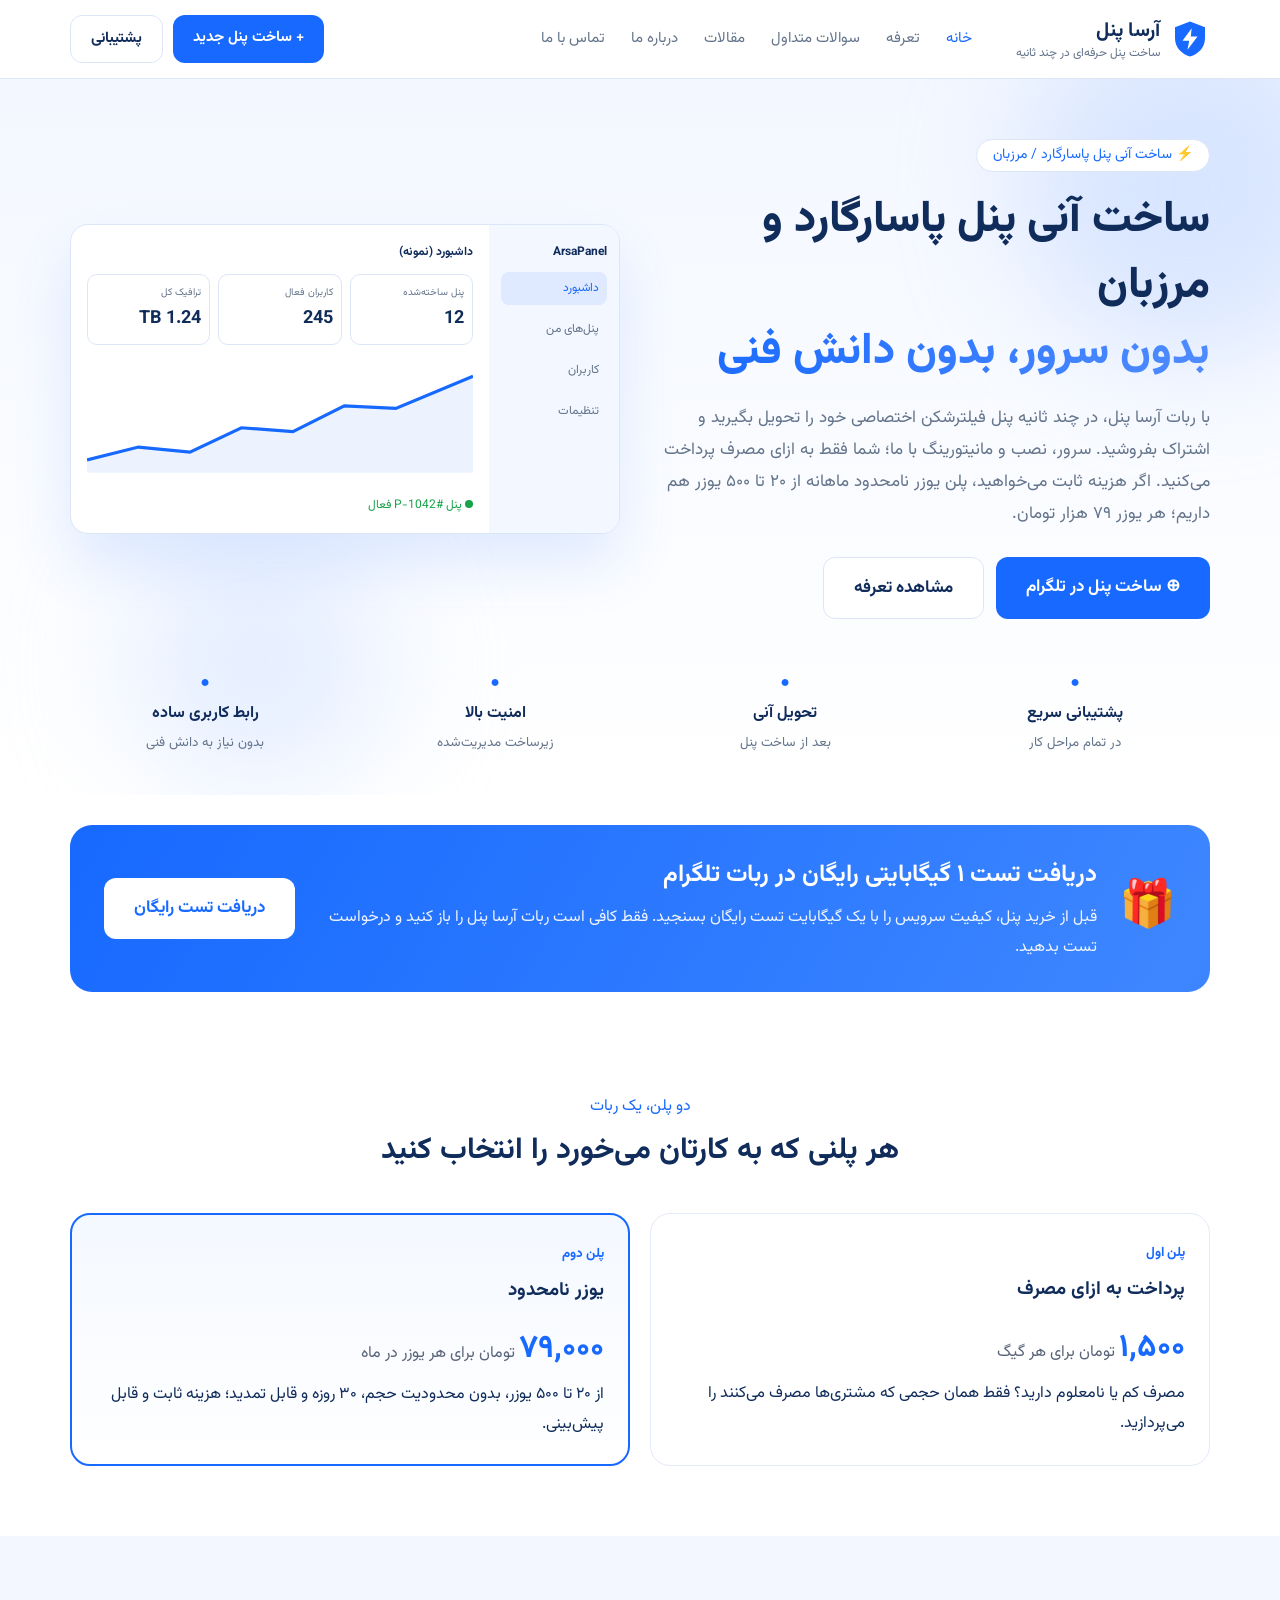
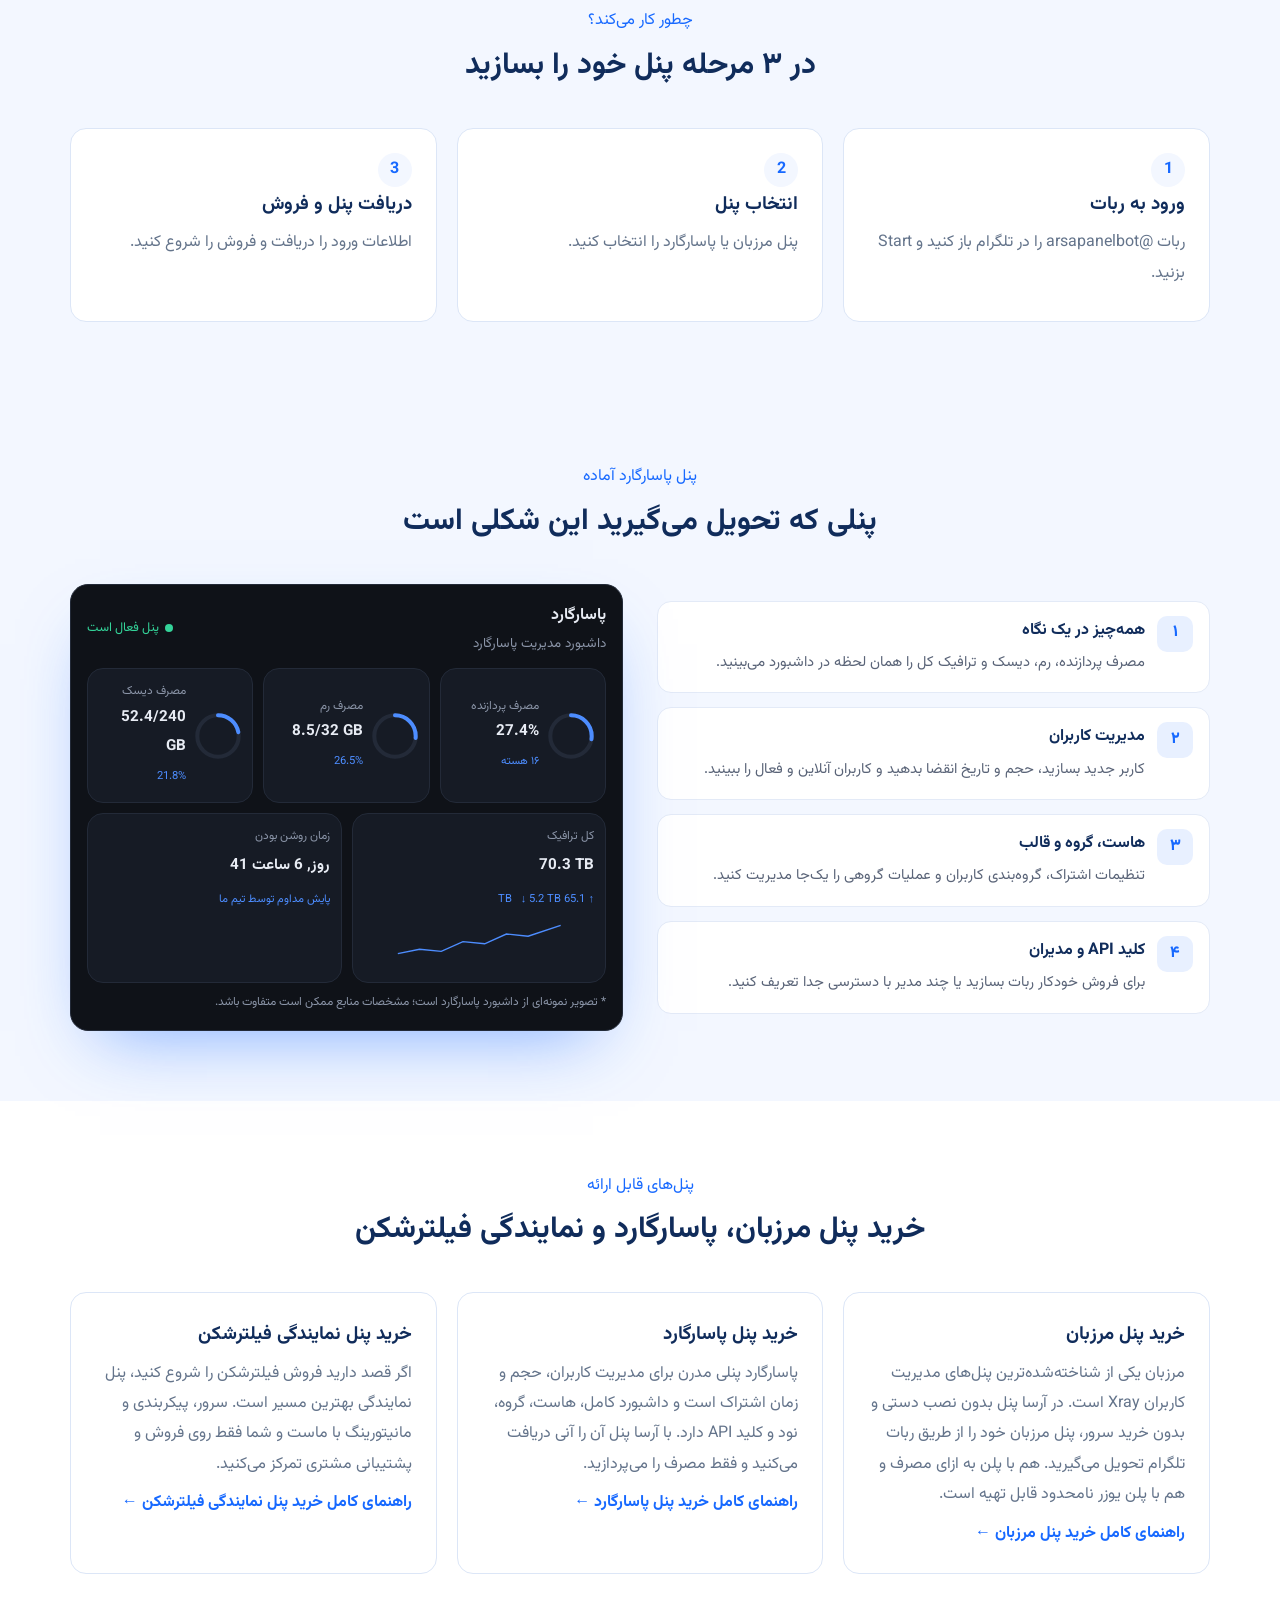
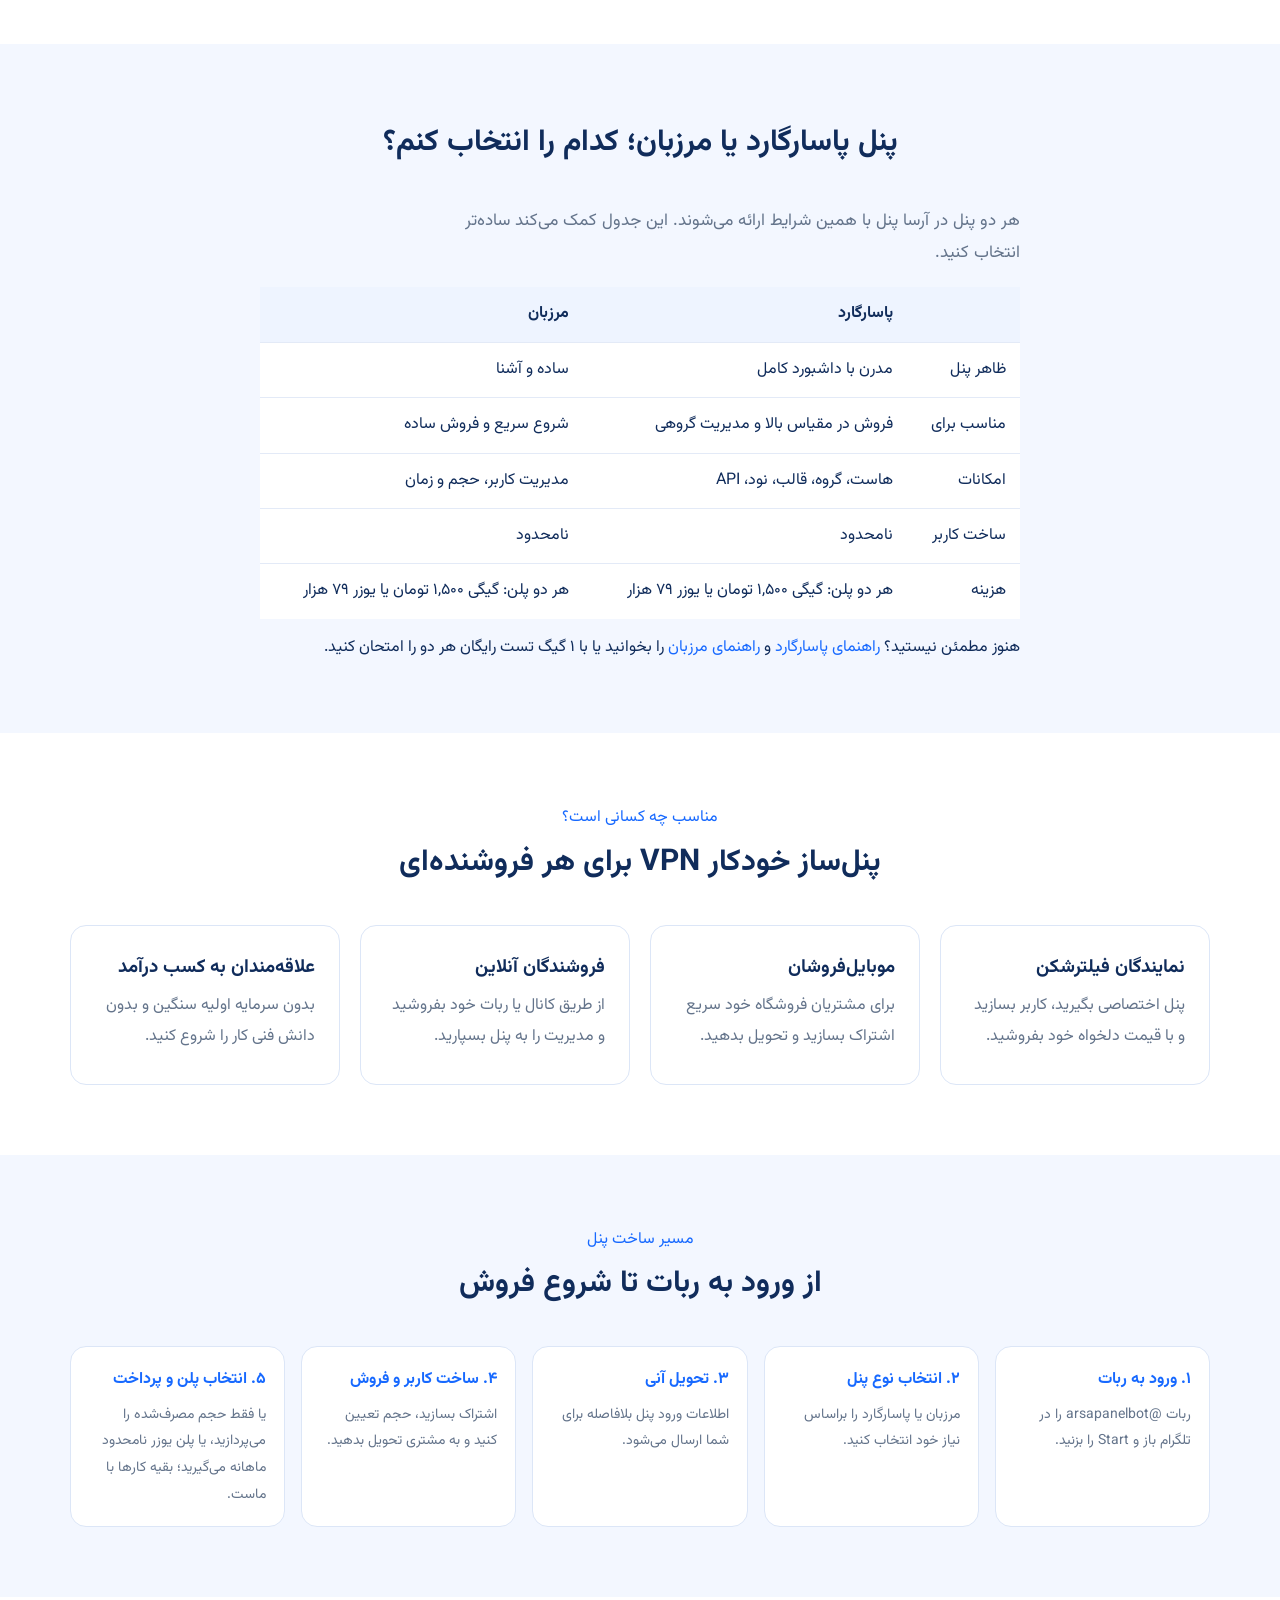
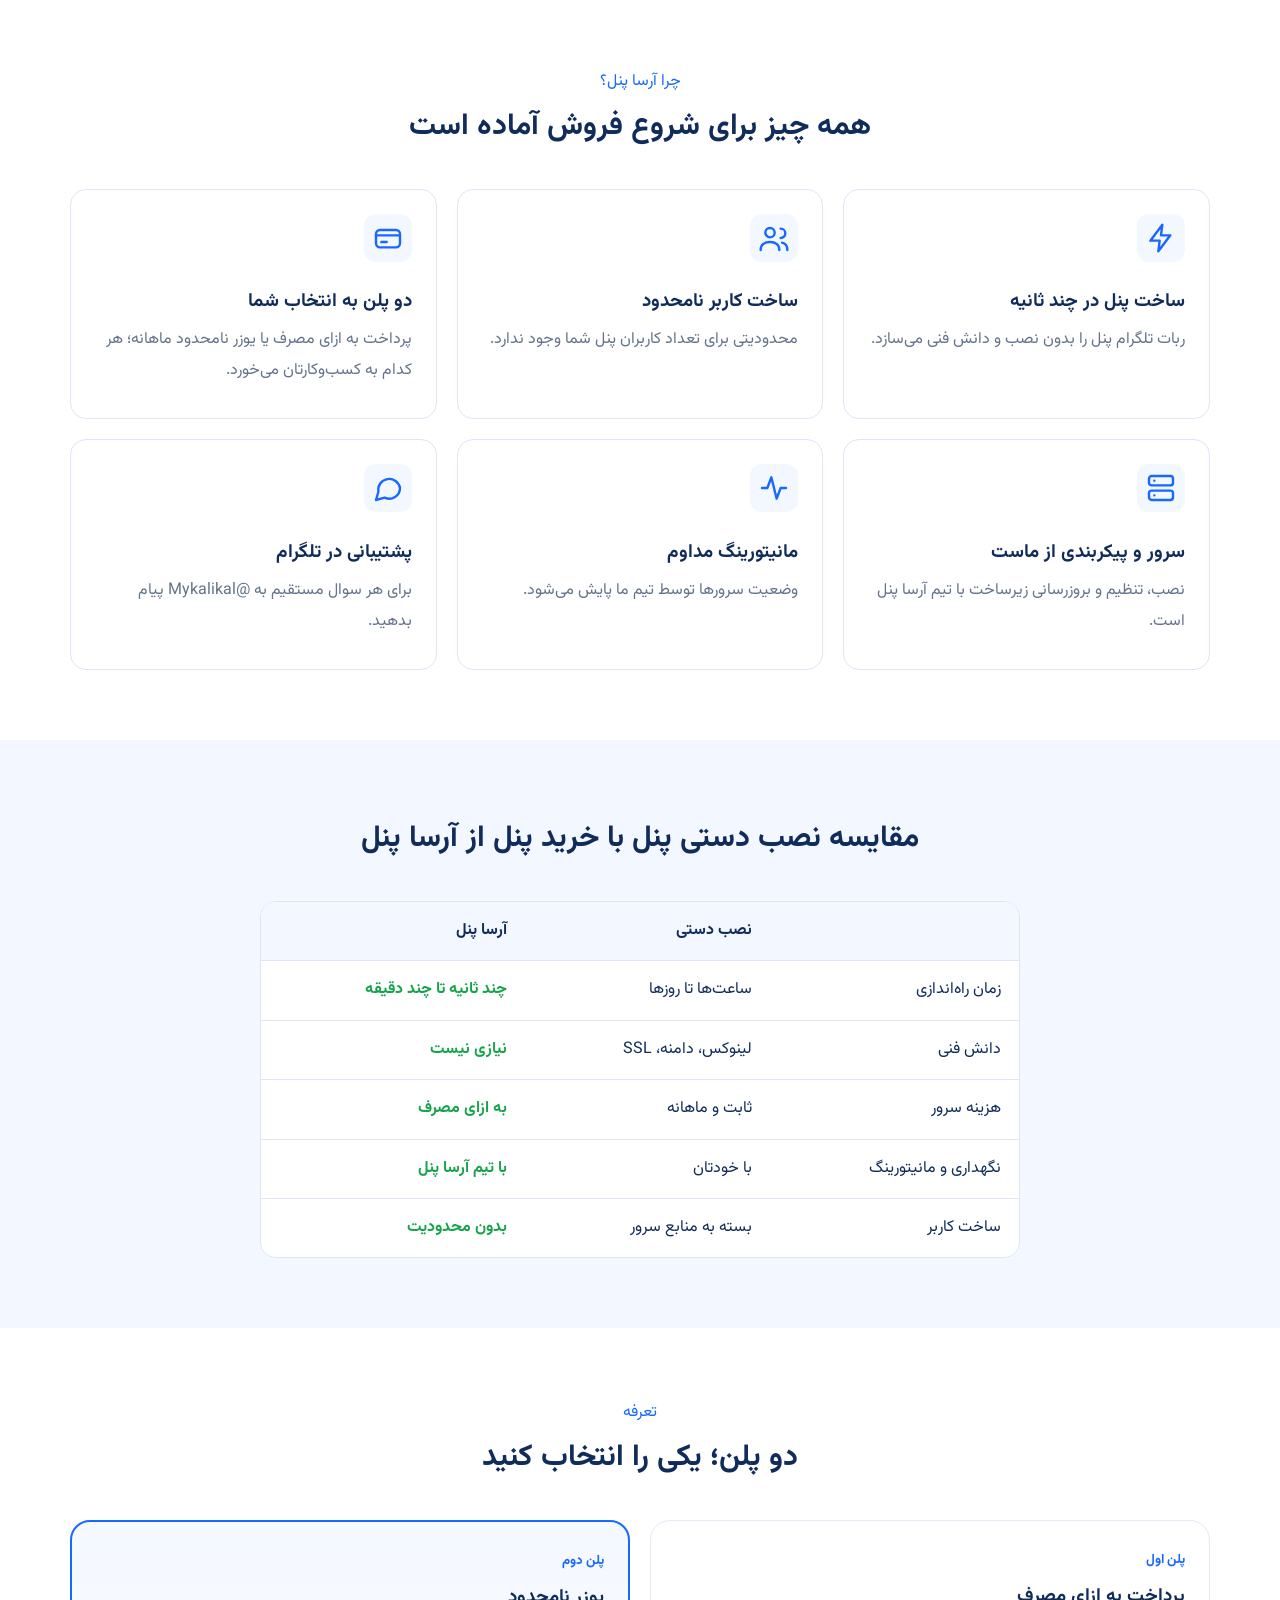
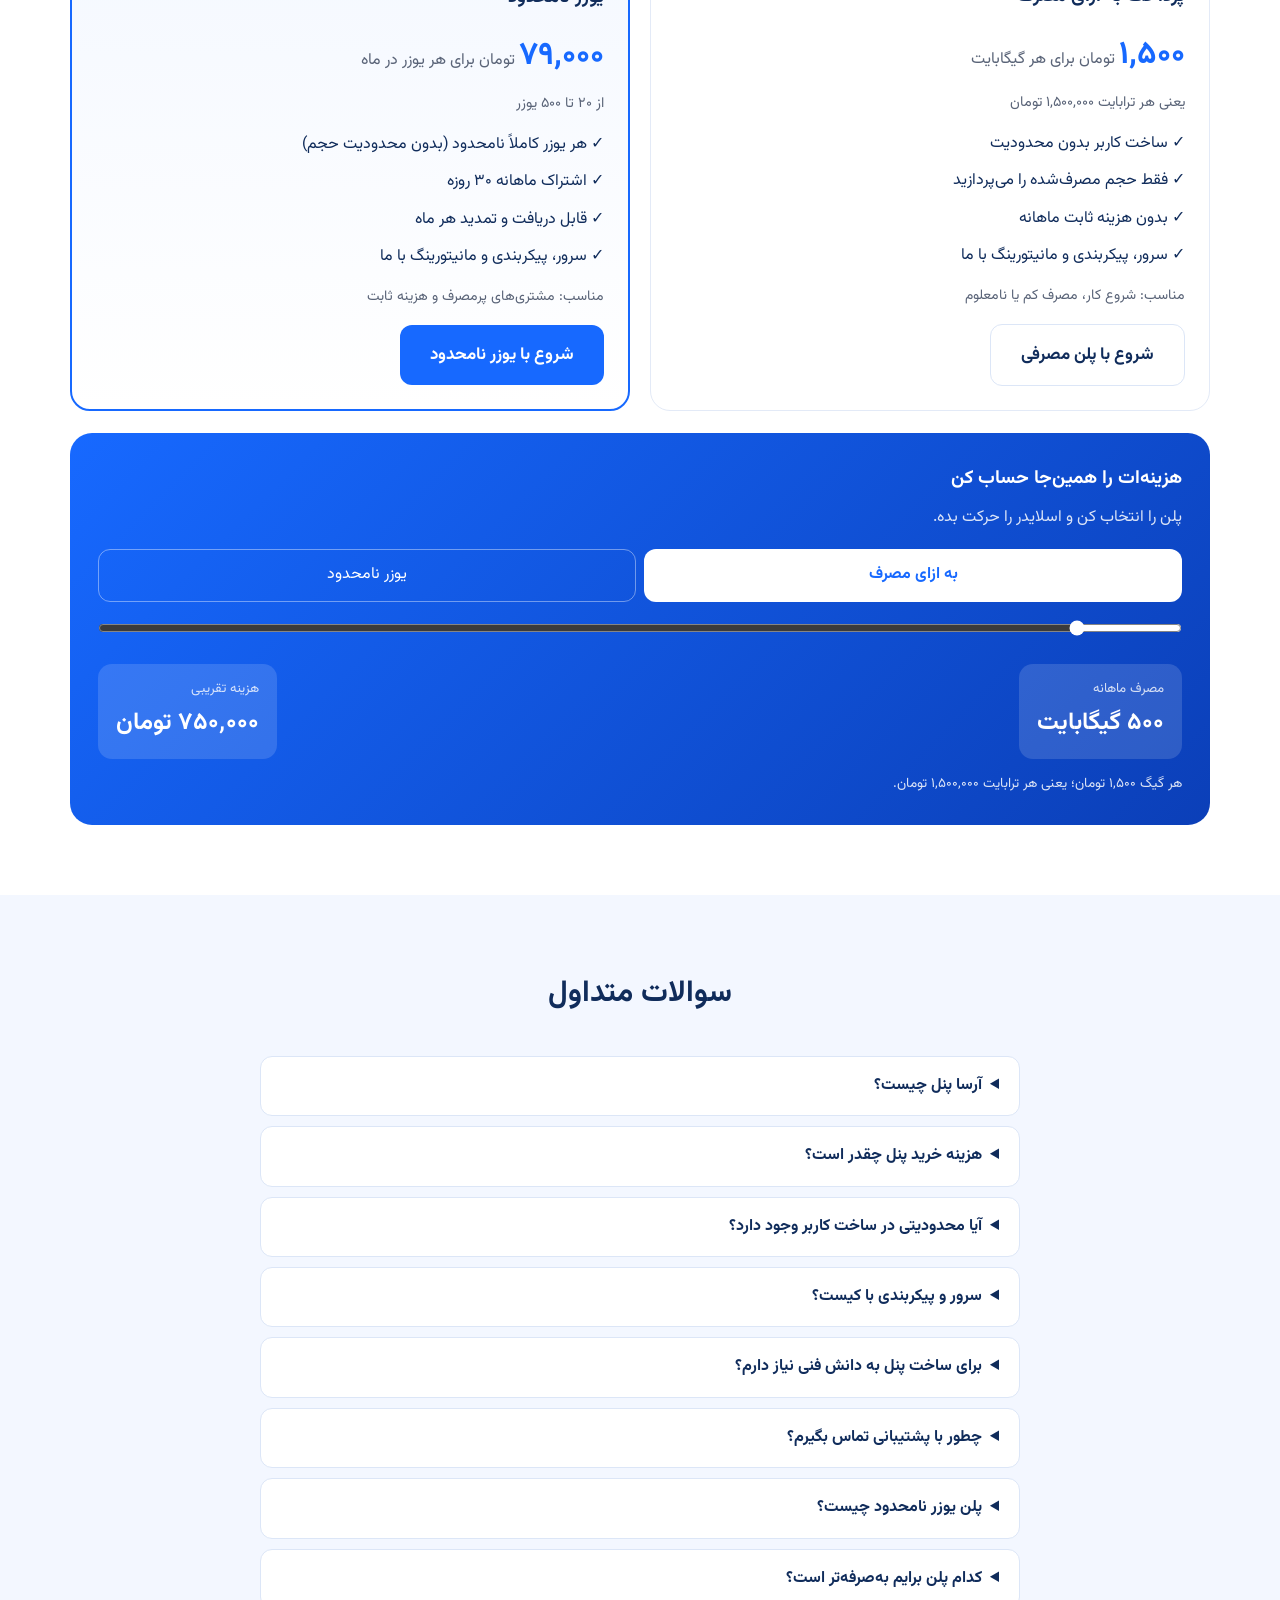
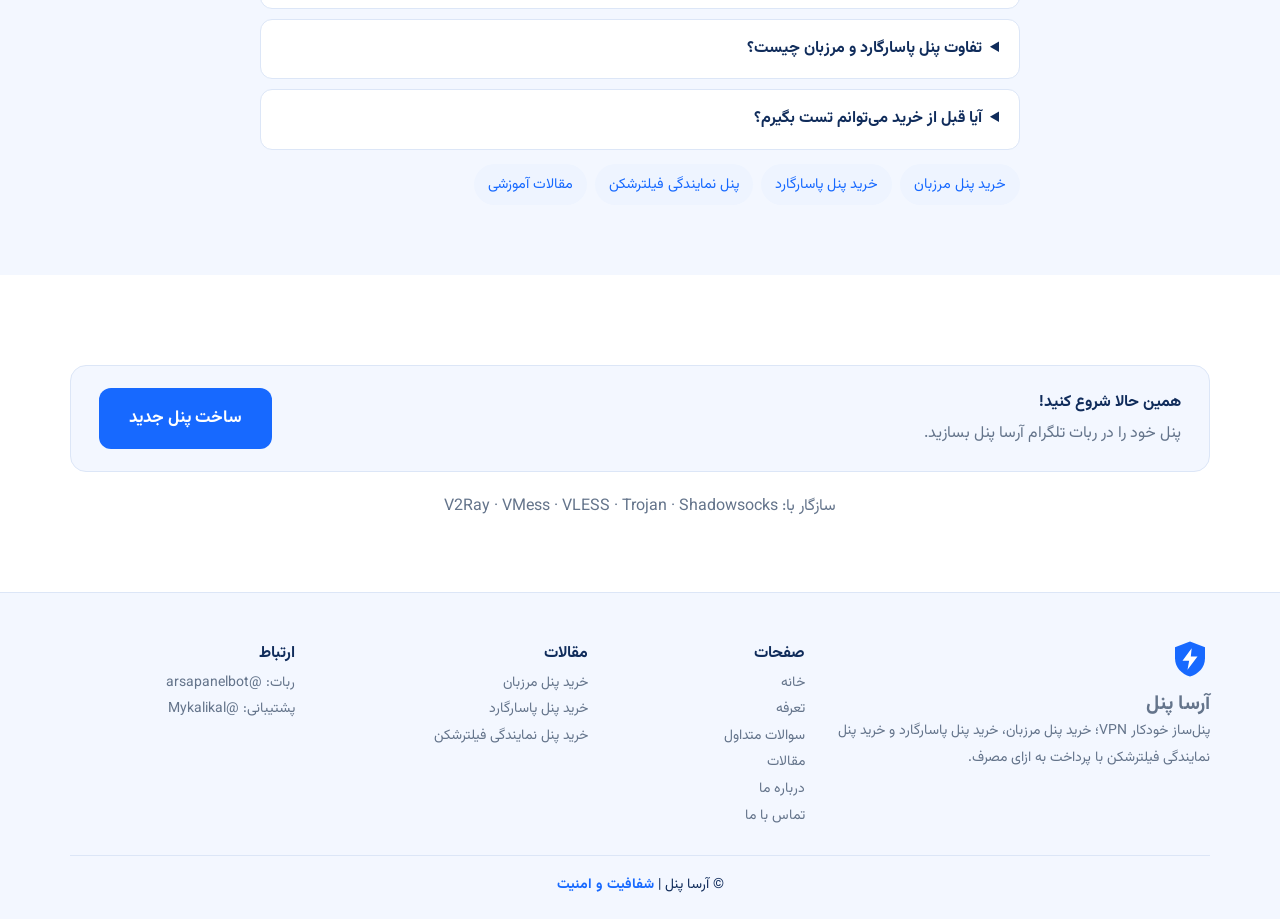
==== commit 6422da53: "Update title and meta tags in index.html" ====
--- a/index.html
+++ b/index.html
@@ -1,5 +1,5 @@
 <!DOCTYPE html><html lang="fa" dir="rtl"><head><meta charset="utf-8"><meta name="viewport" content="width=device-width,initial-scale=1">
-<title>آرسا پنل | ساخت آنی پنل پاسارگارد و مرزبان</title><meta name="description" content="ساخت آنی پنل پاسارگارد و مرزبان با ربات تلگرام آرسا پنل. دو پلن: پرداخت به ازای مصرف از هر گیگابایت ۱,۵۰۰ تومان، یا یوزر نامحدود ماهانه (۲۰ تا ۵۰۰ یوزر) هر یوزر ۷۹ هزار تومان. ۱ گیگ تست رایگان."><meta name="keywords" content="خرید پنل پاسارگارد, خرید پنل مرزبان, پنل نمایندگی فیلترشکن, پنل ساز خودکار VPN, ساخت پنل vpn, پنل فروش فیلترشکن"><link rel="canonical" href="https://matinmok.github.io/arsapanel/"><meta name="robots" content="index,follow,max-image-preview:large">
+<title>آرسا پنل؛ ساخت آنی پنل پاسارگارد و مرزبان</title><meta name="description" content="ساخت آنی پنل پاسارگارد و مرزبان با ربات تلگرام آرسا پنل. دو پلن: پرداخت به ازای مصرف از هر گیگابایت ۱,۵۰۰ تومان، یا یوزر نامحدود ماهانه (۲۰ تا ۵۰۰ یوزر) هر یوزر ۷۹ هزار تومان. ۱ گیگ تست رایگان."><meta name="keywords" content="خرید پنل پاسارگارد, خرید پنل مرزبان, پنل نمایندگی فیلترشکن, پنل ساز خودکار VPN, ساخت پنل vpn, پنل فروش فیلترشکن"><link rel="canonical" href="https://matinmok.github.io/arsapanel/"><meta name="robots" content="index,follow,max-image-preview:large">
 <meta name="theme-color" content="#1769FF"><meta property="og:type" content="website"><meta property="og:locale" content="fa_IR"><meta property="og:site_name" content="آرسا پنل"><meta property="og:title" content="آرسا پنل | ساخت آنی پنل پاسارگارد و مرزبان"><meta property="og:description" content="پنل پاسارگارد یا مرزبان خود را در چند ثانیه با ربات تلگرام بسازید. ساخت کاربر نامحدود، پلن پرداخت به ازای مصرف یا یوزر نامحدود و ۱ گیگ تست رایگان."><meta property="og:url" content="https://matinmok.github.io/arsapanel/"><meta name="twitter:card" content="summary"><meta name="twitter:title" content="آرسا پنل | ساخت آنی پنل پاسارگارد و مرزبان">
 <link rel="icon" href="favicon.svg" type="image/svg+xml"><link rel="preconnect" href="https://fonts.googleapis.com"><link rel="preconnect" href="https://fonts.gstatic.com" crossorigin><link href="https://fonts.googleapis.com/css2?family=Vazirmatn:wght@400;500;700;800&display=swap" rel="stylesheet"><link rel="stylesheet" href="style.css">
 <style>
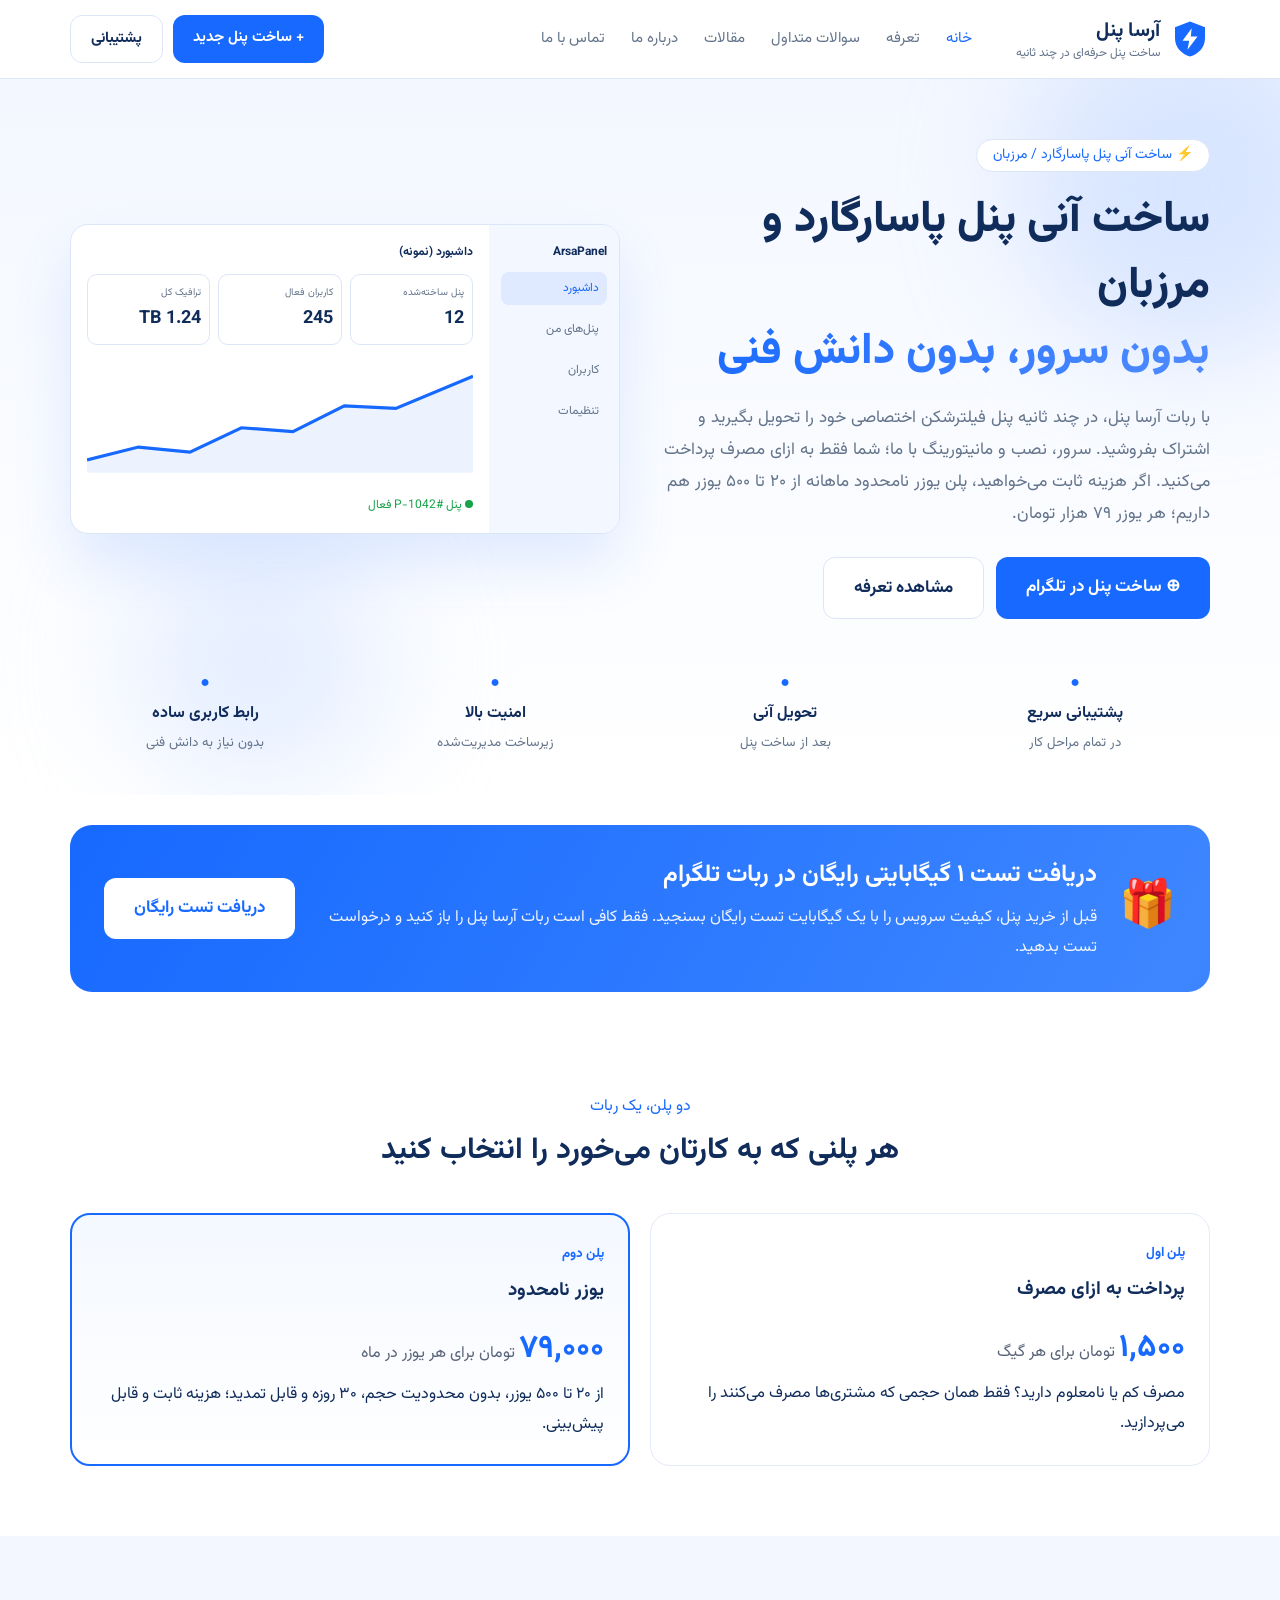
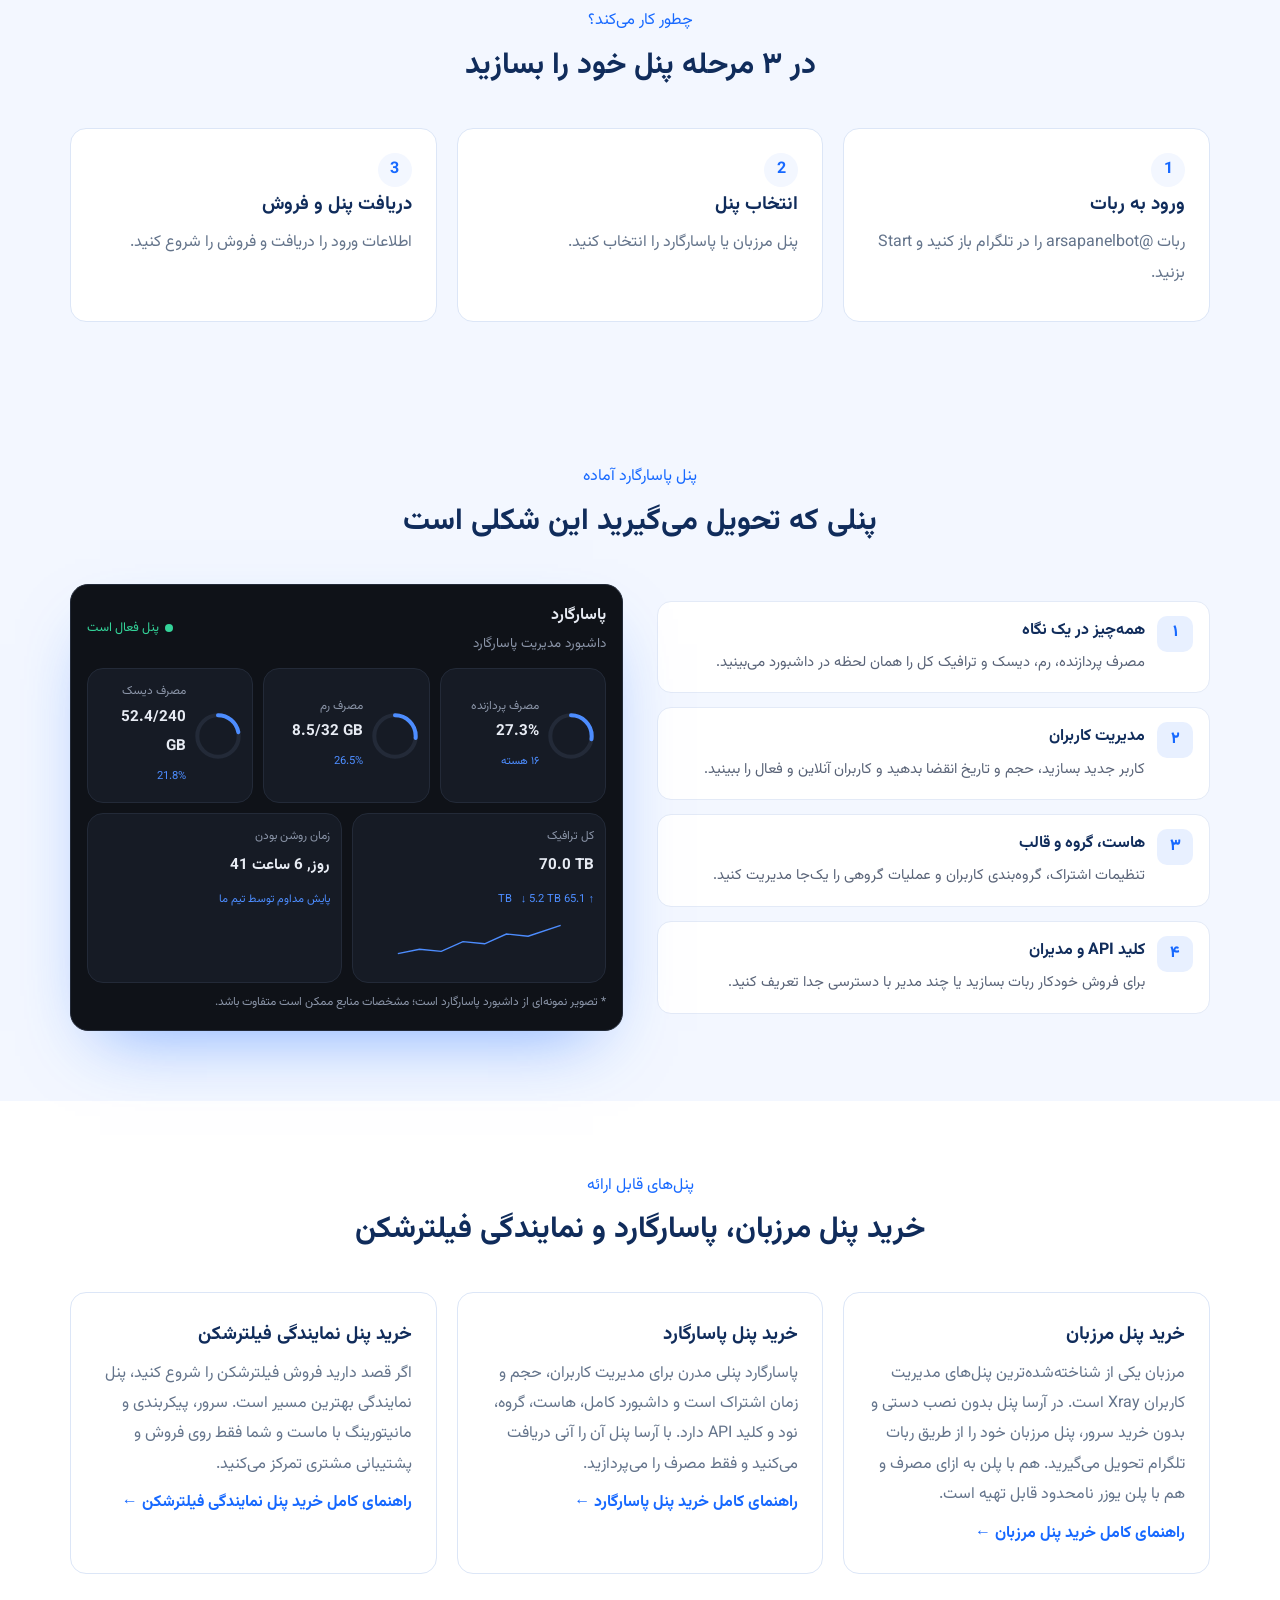
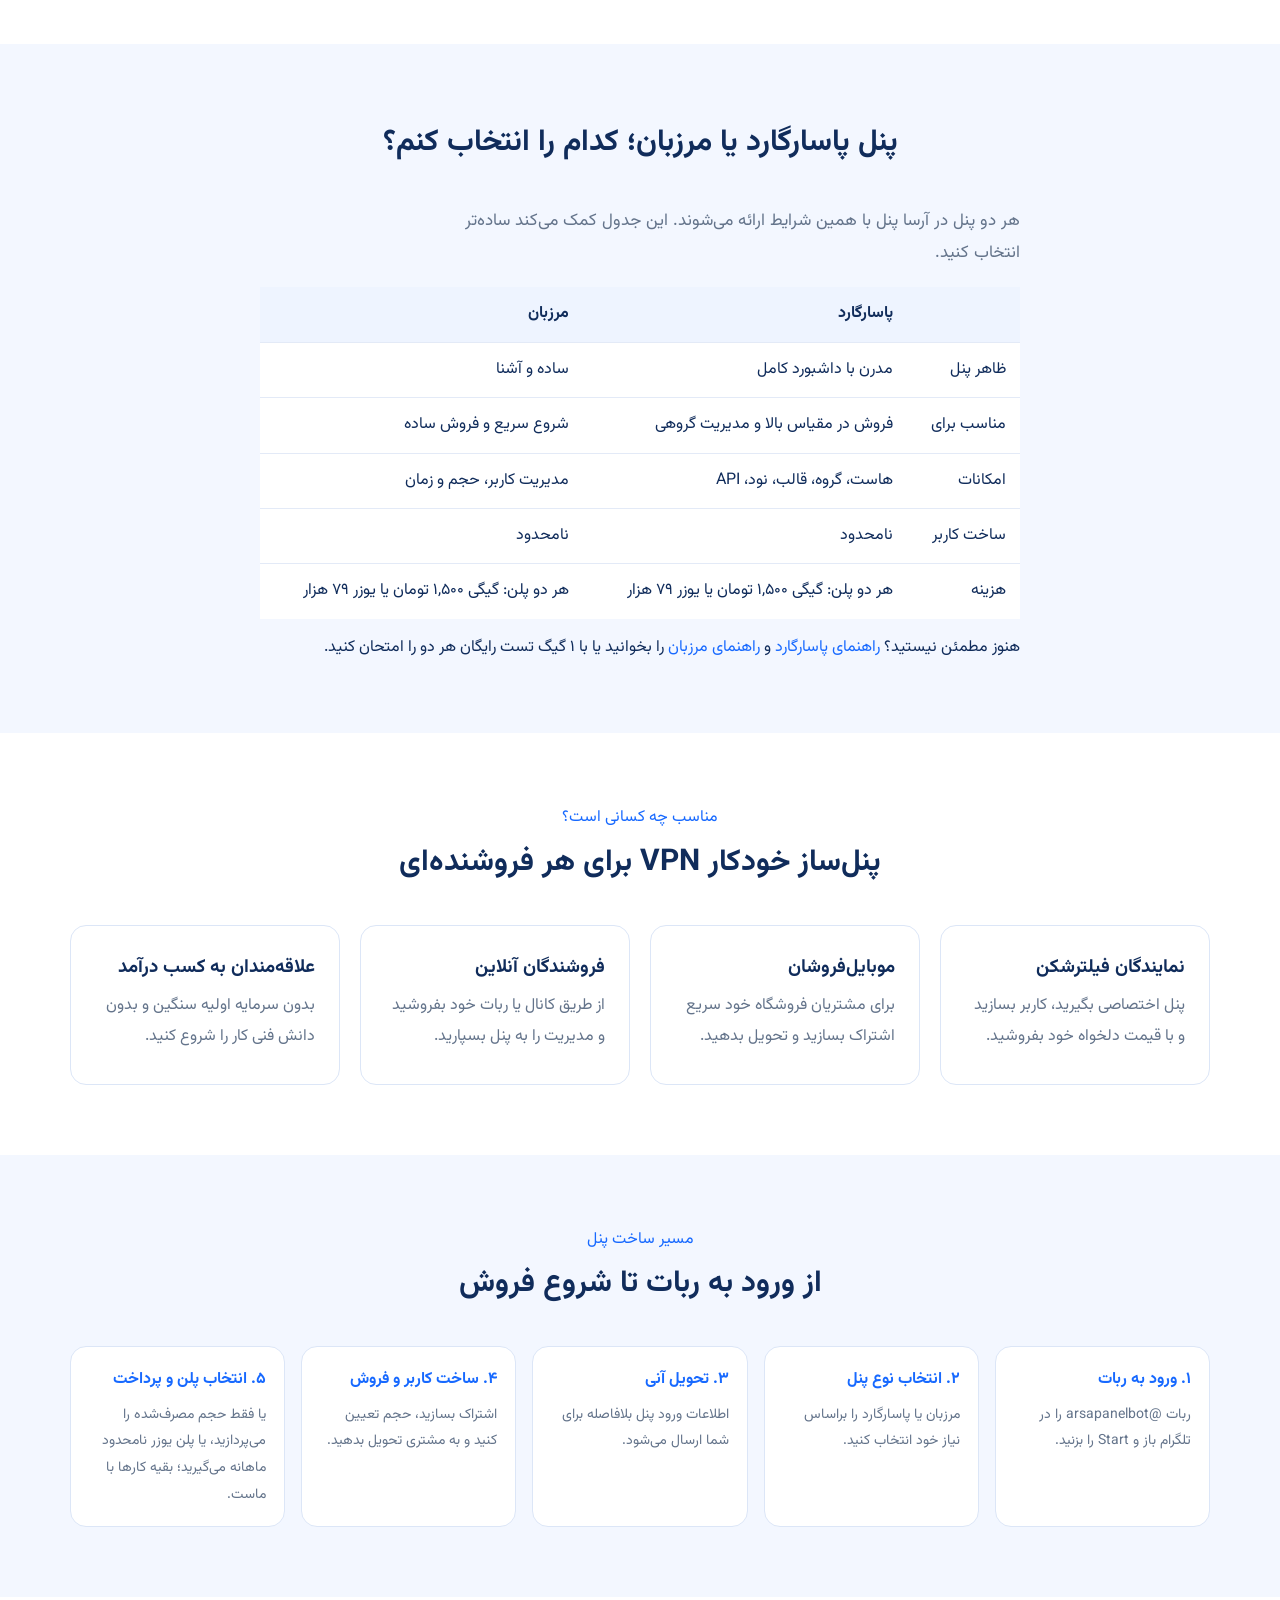
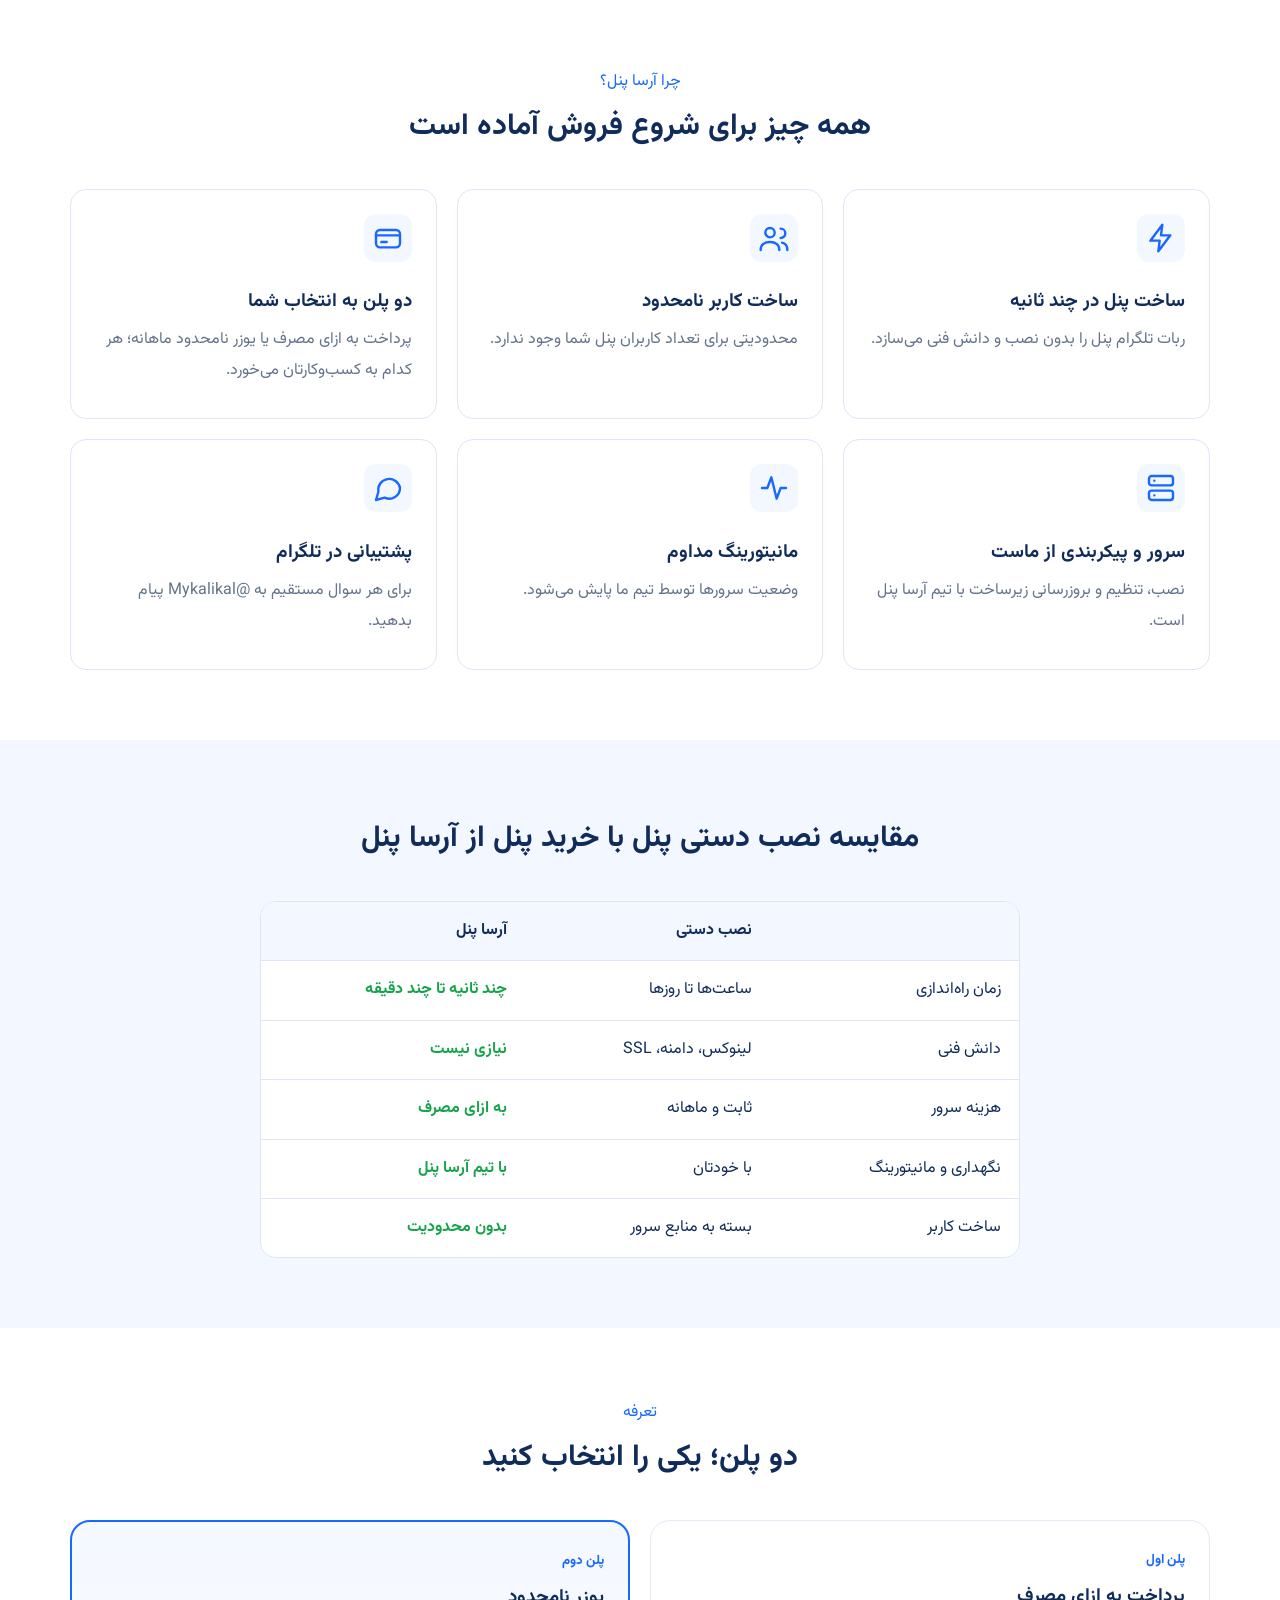
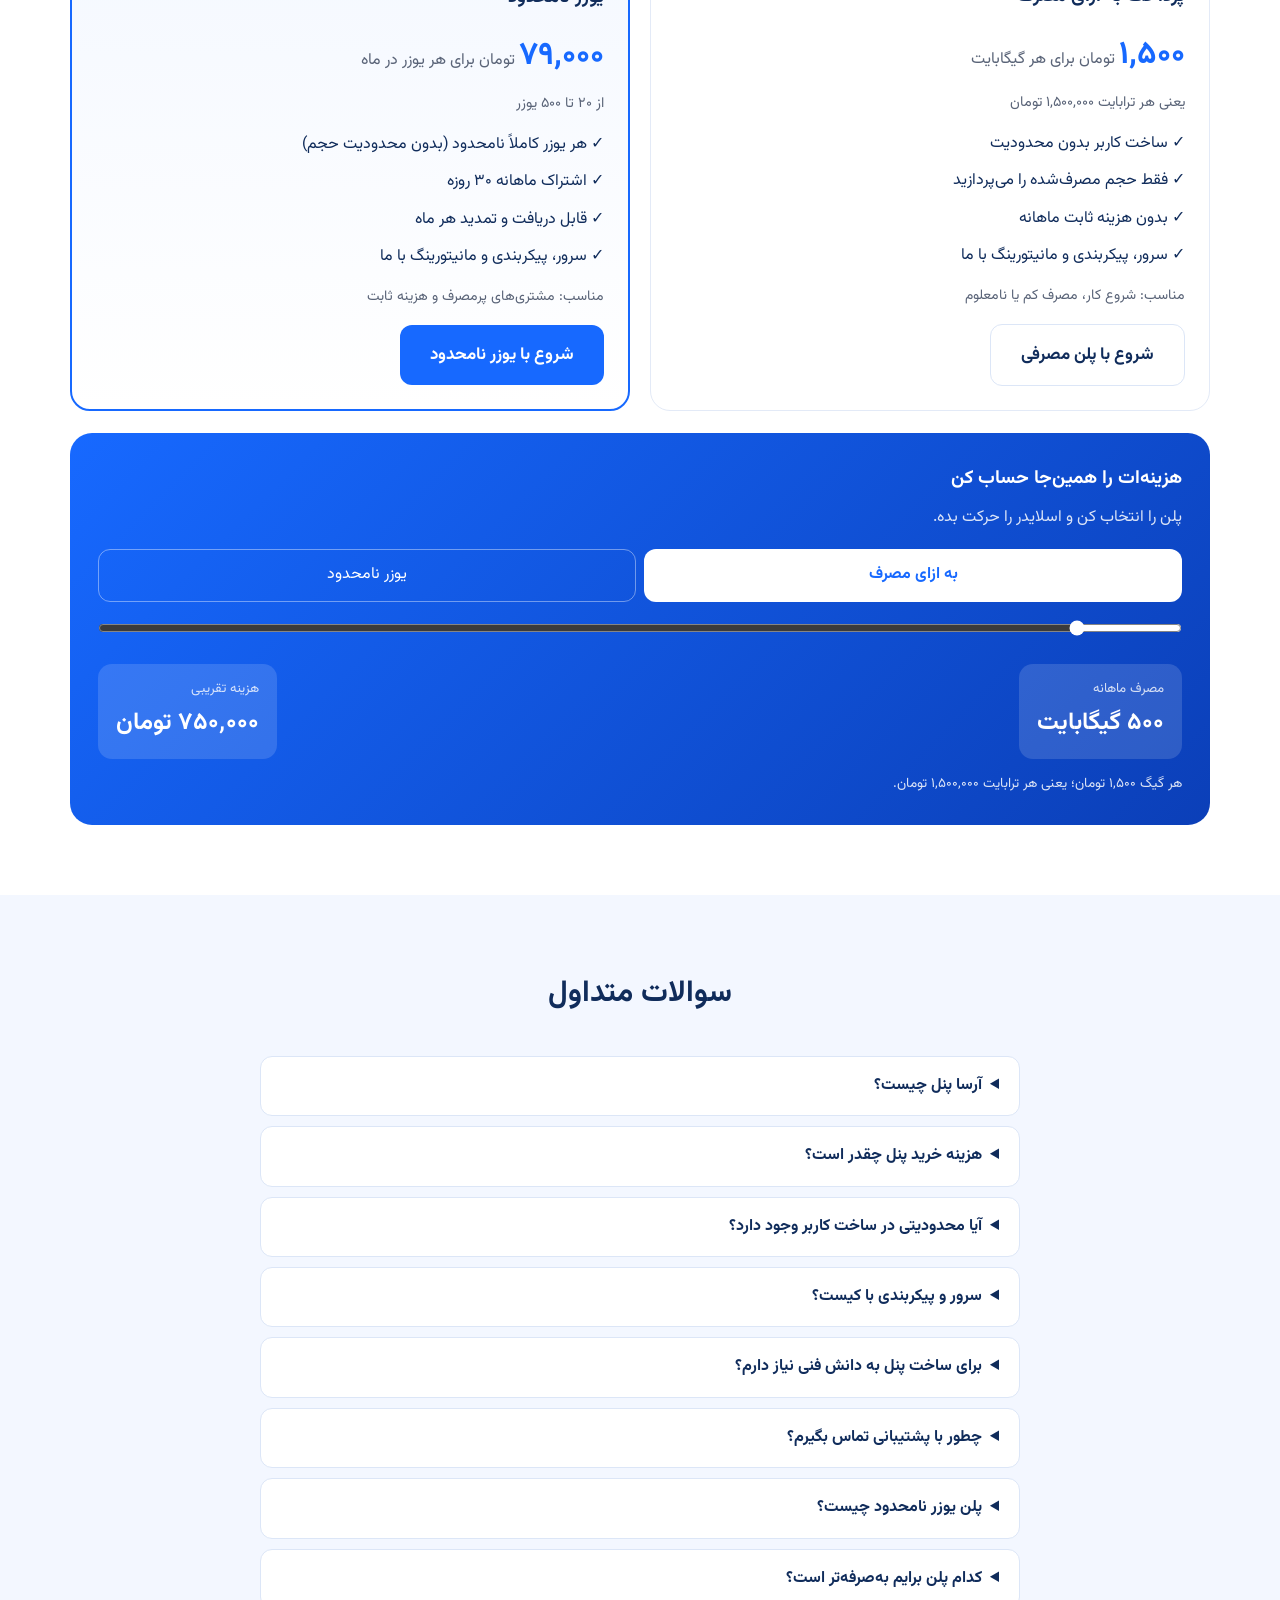
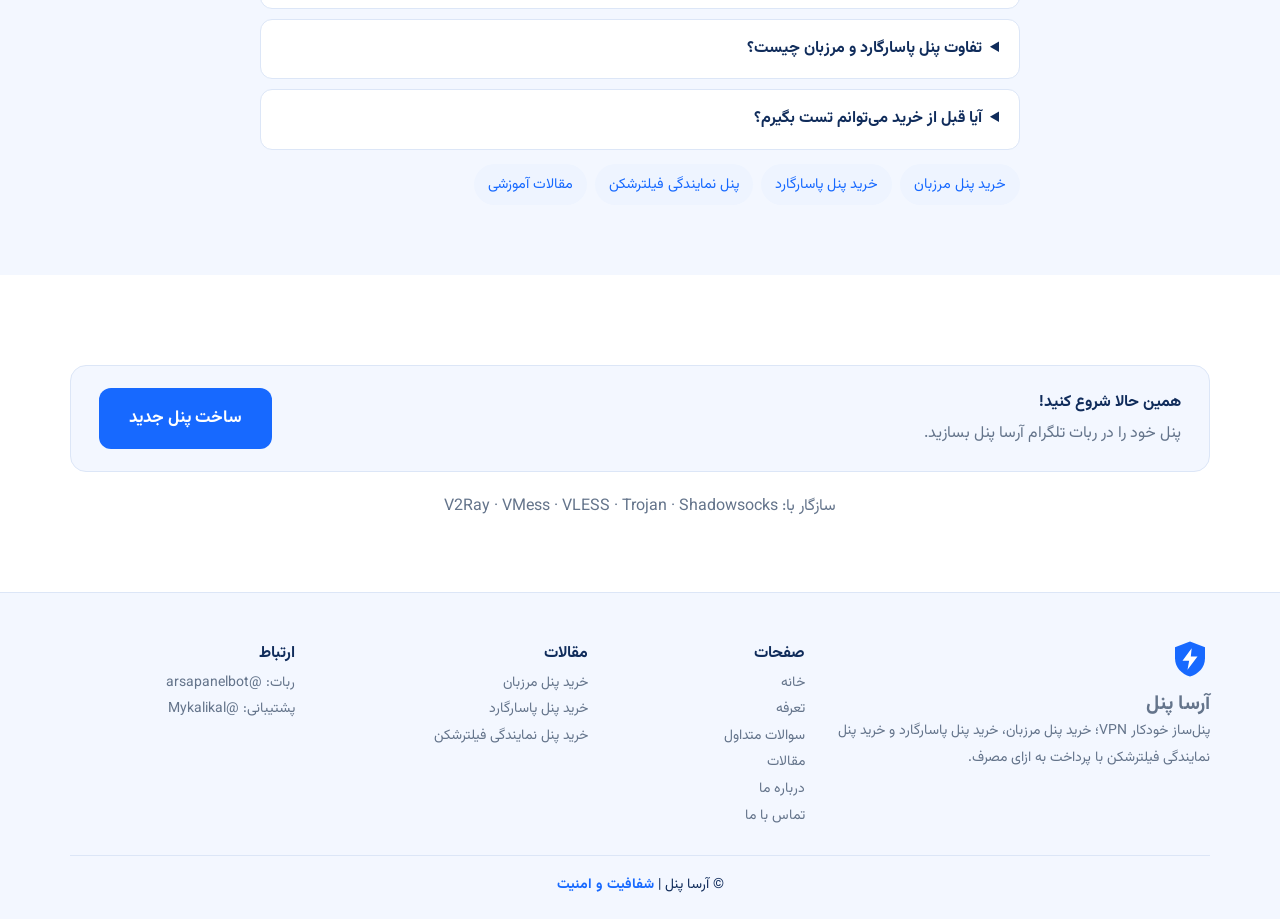
==== commit 6d4343af: "Duplicate sections for panel offerings in index.html" ====
--- a/index.html
+++ b/index.html
@@ -84,9 +84,9 @@
 <div class="x-c"><small>زمان روشن بودن</small><strong>41 روز, 6 ساعت</strong><em>پایش مداوم توسط تیم ما</em></div></div>
 <p class="x-note">* تصویر نمونه‌ای از داشبورد پاسارگارد است؛ مشخصات منابع ممکن است متفاوت باشد.</p></div></div></div></section>
 
-<section class="sec"><div class="wrap"><p class="kick">پنل‌های قابل ارائه</p><h2>خرید پنل مرزبان، پاسارگارد و نمایندگی فیلترشکن</h2><div class="g3"><article class="card hov kwc x-rv"><h3>خرید پنل مرزبان</h3><p>مرزبان یکی از شناخته‌شده‌ترین پنل‌های مدیریت کاربران Xray است. در آرسا پنل بدون نصب دستی و بدون خرید سرور، پنل مرزبان خود را از طریق ربات تلگرام تحویل می‌گیرید. هم با پلن به ازای مصرف و هم با پلن یوزر نامحدود قابل تهیه است.</p><a href="buy-marzban-panel.html">راهنمای کامل خرید پنل مرزبان ←</a></article><article class="card hov kwc x-rv"><h3>خرید پنل پاسارگارد</h3><p>پاسارگارد پنلی مدرن برای مدیریت کاربران، حجم و زمان اشتراک است و داشبورد کامل، هاست، گروه، نود و کلید API دارد. با آرسا پنل آن را آنی دریافت می‌کنید و فقط مصرف را می‌پردازید.</p><a href="buy-pasargad-panel.html">راهنمای کامل خرید پنل پاسارگارد ←</a></article><article class="card hov kwc x-rv"><h3>خرید پنل نمایندگی فیلترشکن</h3><p>اگر قصد دارید فروش فیلترشکن را شروع کنید، پنل نمایندگی بهترین مسیر است. سرور، پیکربندی و مانیتورینگ با ماست و شما فقط روی فروش و پشتیبانی مشتری تمرکز می‌کنید.</p><a href="reseller-vpn-panel.html">راهنمای کامل خرید پنل نمایندگی فیلترشکن ←</a></article></div></div></section>
+<section class="sec"><div class="wrap"><p class="kick">پنل‌های قابل ارائه</p><h2>خرید پنل مرزبان، پاسارگارد و نمایندگی فیلترشکن</h2><div class="g3"><article class="card hov kwc x-rv"><h3>خرید پنل مرزبان</h3><p>مرزبان یکی از شناخته‌شده‌ترین پنل‌های مدیریت کاربران Xray است. در آرسا پنل بدون نصب دستی و بدون خرید سرور، پنل مرزبان خود را از طریق ربات تلگرام تحویل می‌گیرید. هم با پلن به ازای مصرف و هم با پلن یوزر نامحدود قابل تهیه است.</p><a href="buy-marzban-panel.html">راهنمای کامل خرید پنل مرزبان ←</a></article><article class="card hov kwc x-rv"><h3>خرید پنل پاسارگارد</h3><p>پاسارگارد پنلی مدرن برای مدیریت کاربران، حجم و زمان اشتراک است و داشبورد کامل، هاست، گروه، نود و کلید API دارد. با آرسا پنل آن را آنی دریافت می‌کنید و فقط مصرف را می‌پردازید.</p><a href="buy-pasarguard.html">راهنمای کامل خرید پنل پاسارگارد ←</a></article><article class="card hov kwc x-rv"><h3>خرید پنل نمایندگی فیلترشکن</h3><p>اگر قصد دارید فروش فیلترشکن را شروع کنید، پنل نمایندگی بهترین مسیر است. سرور، پیکربندی و مانیتورینگ با ماست و شما فقط روی فروش و پشتیبانی مشتری تمرکز می‌کنید.</p><a href="reseller-vpn-panel.html">راهنمای کامل خرید پنل نمایندگی فیلترشکن ←</a></article></div></div></section>
 
-<section class="sec alt"><div class="wrap narrow"><h2>پنل پاسارگارد یا مرزبان؛ کدام را انتخاب کنم؟</h2><p class="lead" style="margin-bottom:18px">هر دو پنل در آرسا پنل با همین شرایط ارائه می‌شوند. این جدول کمک می‌کند ساده‌تر انتخاب کنید.</p><div class="x-tr"><table class="x-cmp"><thead><tr><th></th><th>پاسارگارد</th><th>مرزبان</th></tr></thead><tbody><tr><td>ظاهر پنل</td><td>مدرن با داشبورد کامل</td><td>ساده و آشنا</td></tr><tr><td>مناسب برای</td><td>فروش در مقیاس بالا و مدیریت گروهی</td><td>شروع سریع و فروش ساده</td></tr><tr><td>امکانات</td><td>هاست، گروه، قالب، نود، API</td><td>مدیریت کاربر، حجم و زمان</td></tr><tr><td>ساخت کاربر</td><td>نامحدود</td><td>نامحدود</td></tr><tr><td>هزینه</td><td>هر دو پلن: گیگی ۱,۵۰۰ تومان یا یوزر ۷۹ هزار</td><td>هر دو پلن: گیگی ۱,۵۰۰ تومان یا یوزر ۷۹ هزار</td></tr></tbody></table></div><p style="margin-top:14px">هنوز مطمئن نیستید؟ <a href="buy-pasargad-panel.html">راهنمای پاسارگارد</a> و <a href="buy-marzban-panel.html">راهنمای مرزبان</a> را بخوانید یا با ۱ گیگ تست رایگان هر دو را امتحان کنید.</p></div></section>
+<section class="sec alt"><div class="wrap narrow"><h2>پنل پاسارگارد یا مرزبان؛ کدام را انتخاب کنم؟</h2><p class="lead" style="margin-bottom:18px">هر دو پنل در آرسا پنل با همین شرایط ارائه می‌شوند. این جدول کمک می‌کند ساده‌تر انتخاب کنید.</p><div class="x-tr"><table class="x-cmp"><thead><tr><th></th><th>پاسارگارد</th><th>مرزبان</th></tr></thead><tbody><tr><td>ظاهر پنل</td><td>مدرن با داشبورد کامل</td><td>ساده و آشنا</td></tr><tr><td>مناسب برای</td><td>فروش در مقیاس بالا و مدیریت گروهی</td><td>شروع سریع و فروش ساده</td></tr><tr><td>امکانات</td><td>هاست، گروه، قالب، نود، API</td><td>مدیریت کاربر، حجم و زمان</td></tr><tr><td>ساخت کاربر</td><td>نامحدود</td><td>نامحدود</td></tr><tr><td>هزینه</td><td>هر دو پلن: گیگی ۱,۵۰۰ تومان یا یوزر ۷۹ هزار</td><td>هر دو پلن: گیگی ۱,۵۰۰ تومان یا یوزر ۷۹ هزار</td></tr></tbody></table></div><p style="margin-top:14px">هنوز مطمئن نیستید؟ <a href="buy-pasarguard.html">راهنمای پاسارگارد</a> و <a href="buy-marzban-panel.html">راهنمای مرزبان</a> را بخوانید یا با ۱ گیگ تست رایگان هر دو را امتحان کنید.</p></div></section>
 
 <section class="sec"><div class="wrap"><p class="kick">مناسب چه کسانی است؟</p><h2>پنل‌ساز خودکار VPN برای هر فروشنده‌ای</h2><div class="g4"><div class="card hov"><h3>نمایندگان فیلترشکن</h3><p>پنل اختصاصی بگیرید، کاربر بسازید و با قیمت دلخواه خود بفروشید.</p></div><div class="card hov"><h3>موبایل‌فروشان</h3><p>برای مشتریان فروشگاه خود سریع اشتراک بسازید و تحویل بدهید.</p></div><div class="card hov"><h3>فروشندگان آنلاین</h3><p>از طریق کانال یا ربات خود بفروشید و مدیریت را به پنل بسپارید.</p></div><div class="card hov"><h3>علاقه‌مندان به کسب درآمد</h3><p>بدون سرمایه اولیه سنگین و بدون دانش فنی کار را شروع کنید.</p></div></div></div></section>
 
@@ -101,12 +101,12 @@
 <div class="x-pl x-f"><small>پلن دوم</small><h3>یوزر نامحدود</h3><div class="x-pr"><b>۷۹,۰۰۰</b> تومان برای هر یوزر در ماه</div><p class="x-sub">از ۲۰ تا ۵۰۰ یوزر</p><ul><li>✓ هر یوزر کاملاً نامحدود (بدون محدودیت حجم)</li><li>✓ اشتراک ماهانه ۳۰ روزه</li><li>✓ قابل دریافت و تمدید هر ماه</li><li>✓ سرور، پیکربندی و مانیتورینگ با ما</li></ul><p class="x-for">مناسب: مشتری‌های پرمصرف و هزینه ثابت</p><a class="btn btn-p btn-l" href="https://t.me/arsapanelbot" target="_blank" rel="noopener">شروع با یوزر نامحدود</a></div></div>
 <div class="x-calc x-rv"><h3>هزینه‌ات را همین‌جا حساب کن</h3><p>پلن را انتخاب کن و اسلایدر را حرکت بده.</p><div class="x-tab" role="tablist"><button type="button" id="xm1" class="on">به ازای مصرف</button><button type="button" id="xm2">یوزر نامحدود</button></div><input id="xr" type="range" min="50" max="5000" step="50" value="500" aria-label="مقدار"><div class="x-res"><div><small id="xl">مصرف ماهانه</small><b id="xt"></b></div><div><small>هزینه تقریبی</small><b id="xp"></b></div></div><p class="x-nt" id="xn"></p></div></div></section>
 <section class="sec alt" id="faq"><div class="wrap narrow"><h2>سوالات متداول</h2><details><summary>آرسا پنل چیست؟</summary><p>آرسا پنل یک ربات تلگرامی برای ساخت خودکار پنل فیلترشکن است. بدون دانش فنی، پنل مرزبان یا پاسارگارد خود را می‌سازید.</p></details><details><summary>هزینه خرید پنل چقدر است؟</summary><p>دو پلن دارید: پرداخت به ازای مصرف که هر گیگابایت ۱,۵۰۰ تومان است (هر ترابایت ۱,۵۰۰,۰۰۰ تومان)، و پلن یوزر نامحدود که هر یوزر ۷۹,۰۰۰ تومان در ماه است.</p></details><details><summary>آیا محدودیتی در ساخت کاربر وجود دارد؟</summary><p>خیر، ساخت کاربر در پنل‌های شما محدودیتی ندارد.</p></details><details><summary>سرور و پیکربندی با کیست؟</summary><p>همه سرورها، پیکربندی و مانیتورینگ با تیم آرسا پنل است.</p></details><details><summary>برای ساخت پنل به دانش فنی نیاز دارم؟</summary><p>خیر. کافی است ربات @arsapanelbot را در تلگرام باز کنید و مراحل را دنبال کنید.</p></details><details><summary>چطور با پشتیبانی تماس بگیرم؟</summary><p>از طریق تلگرام به @Mykalikal پیام بدهید.</p></details><details><summary>پلن یوزر نامحدود چیست؟</summary><p>پنلی از ۲۰ تا ۵۰۰ یوزر که هر یوزر آن بدون محدودیت حجم است و ماهانه (۳۰ روزه) دریافت و تمدید می‌شود. قیمت هر یوزر نامحدود ۷۹,۰۰۰ تومان است.</p></details><details><summary>کدام پلن برایم به‌صرفه‌تر است؟</summary><p>اگر مصرف مشتری‌هایتان کم یا نامعلوم است پلن به ازای مصرف را بگیرید. اگر مشتری‌های پرمصرف دارید و هزینه ثابت و قابل پیش‌بینی می‌خواهید، پلن یوزر نامحدود مناسب‌تر است.</p></details><details><summary>تفاوت پنل پاسارگارد و مرزبان چیست؟</summary><p>مرزبان پنلی شناخته‌شده و ساده است و پاسارگارد پنلی مدرن‌تر با داشبورد کامل، هاست، گروه و نود. هر دو را می‌توانید در آرسا پنل بسازید.</p></details><details><summary>آیا قبل از خرید می‌توانم تست بگیرم؟</summary><p>بله، در ربات تلگرام ۱ گیگابایت تست رایگان دریافت می‌کنید.</p></details>
-<div class="x-tags"><a href="buy-marzban-panel.html">خرید پنل مرزبان</a><a href="buy-pasargad-panel.html">خرید پنل پاسارگارد</a><a href="reseller-vpn-panel.html">پنل نمایندگی فیلترشکن</a><a href="articles.html">مقالات آموزشی</a></div></div></section>
+<div class="x-tags"><a href="buy-marzban-panel.html">خرید پنل مرزبان</a><a href="buy-pasarguard.html">خرید پنل پاسارگارد</a><a href="reseller-vpn-panel.html">پنل نمایندگی فیلترشکن</a><a href="articles.html">مقالات آموزشی</a></div></div></section>
 
 <section class="sec"><div class="wrap"><div class="banner"><div><b>همین حالا شروع کنید!</b><p>پنل خود را در ربات تلگرام آرسا پنل بسازید.</p></div><a class="btn btn-p btn-l" href="https://t.me/arsapanelbot" target="_blank" rel="noopener">ساخت پنل جدید</a></div>
 <p class="proto">سازگار با: V2Ray · VMess · VLESS · Trojan · Shadowsocks</p></div></section></main>
 <footer class="ft"><div class="wrap"><div class="ft-g"><div><a class="logo" href="index.html"><svg viewBox="0 0 48 48" width="40" height="40" aria-hidden="true"><path d="M24 3 6 10v13c0 11 8 19 18 22 10-3 18-11 18-22V10z" fill="#1769FF"/><path d="M26 11 15 26h8l-2 11 12-16h-8z" fill="#fff"/></svg><span><b>آرسا پنل</b></span></a><p>پنل‌ساز خودکار VPN؛ خرید پنل مرزبان، خرید پنل پاسارگارد و خرید پنل نمایندگی فیلترشکن با پرداخت به ازای مصرف.</p></div>
-<div><h3>صفحات</h3><a href="index.html" class=on>خانه</a><a href="index.html#pricing">تعرفه</a><a href="index.html#faq">سوالات متداول</a><a href="articles.html">مقالات</a><a href="about.html">درباره ما</a><a href="contact.html">تماس با ما</a></div><div><h3>مقالات</h3><a href="buy-marzban-panel.html">خرید پنل مرزبان</a><a href="buy-pasargad-panel.html">خرید پنل پاسارگارد</a><a href="reseller-vpn-panel.html">خرید پنل نمایندگی فیلترشکن</a></div>
+<div><h3>صفحات</h3><a href="index.html" class=on>خانه</a><a href="index.html#pricing">تعرفه</a><a href="index.html#faq">سوالات متداول</a><a href="articles.html">مقالات</a><a href="about.html">درباره ما</a><a href="contact.html">تماس با ما</a></div><div><h3>مقالات</h3><a href="buy-marzban-panel.html">خرید پنل مرزبان</a><a href="buy-pasarguard.html">خرید پنل پاسارگارد</a><a href="reseller-vpn-panel.html">خرید پنل نمایندگی فیلترشکن</a></div>
 <div><h3>ارتباط</h3><a href="https://t.me/arsapanelbot" target="_blank" rel="noopener">ربات: @arsapanelbot</a><a href="https://t.me/Mykalikal" target="_blank" rel="noopener">پشتیبانی: @Mykalikal</a></div></div>
 <div class="ft-b">© آرسا پنل | <a href="trust.html">شفافیت و امنیت</a></div></div></footer><script src="script.js"></script>
 <script>
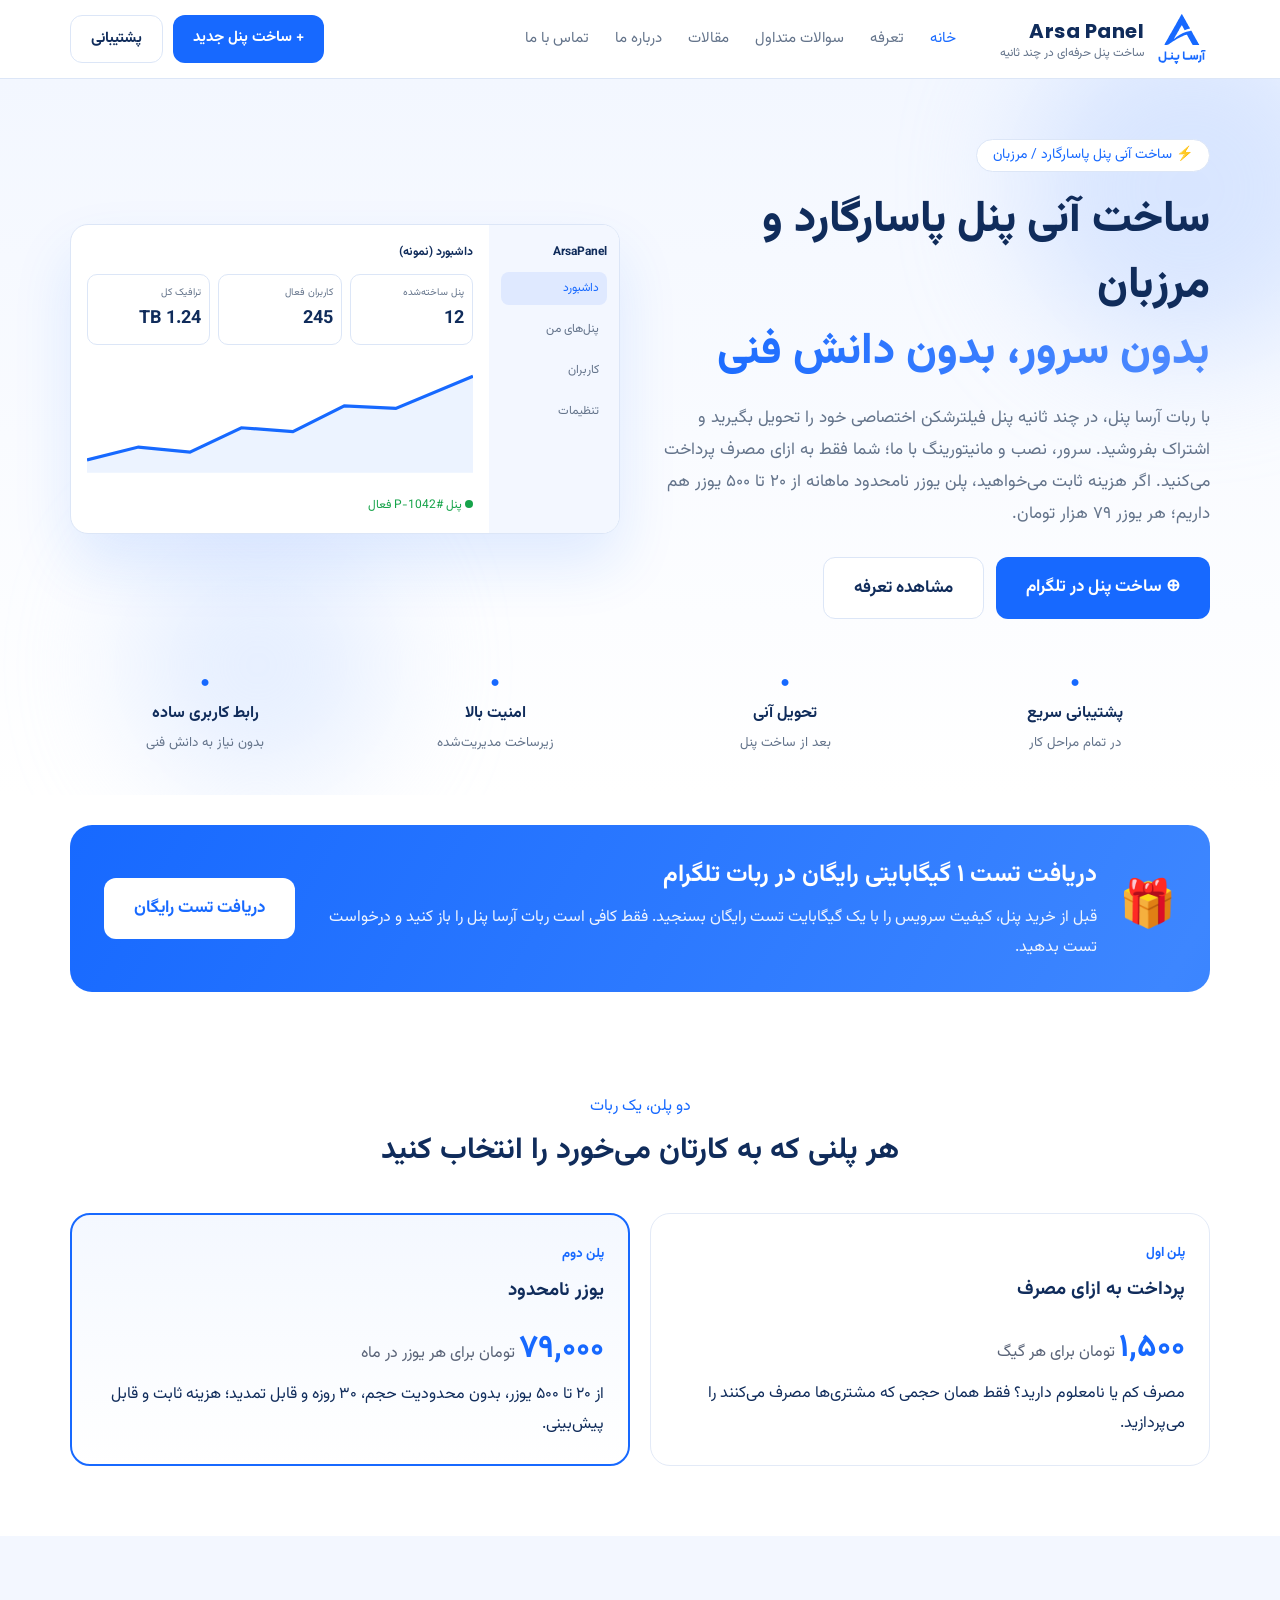
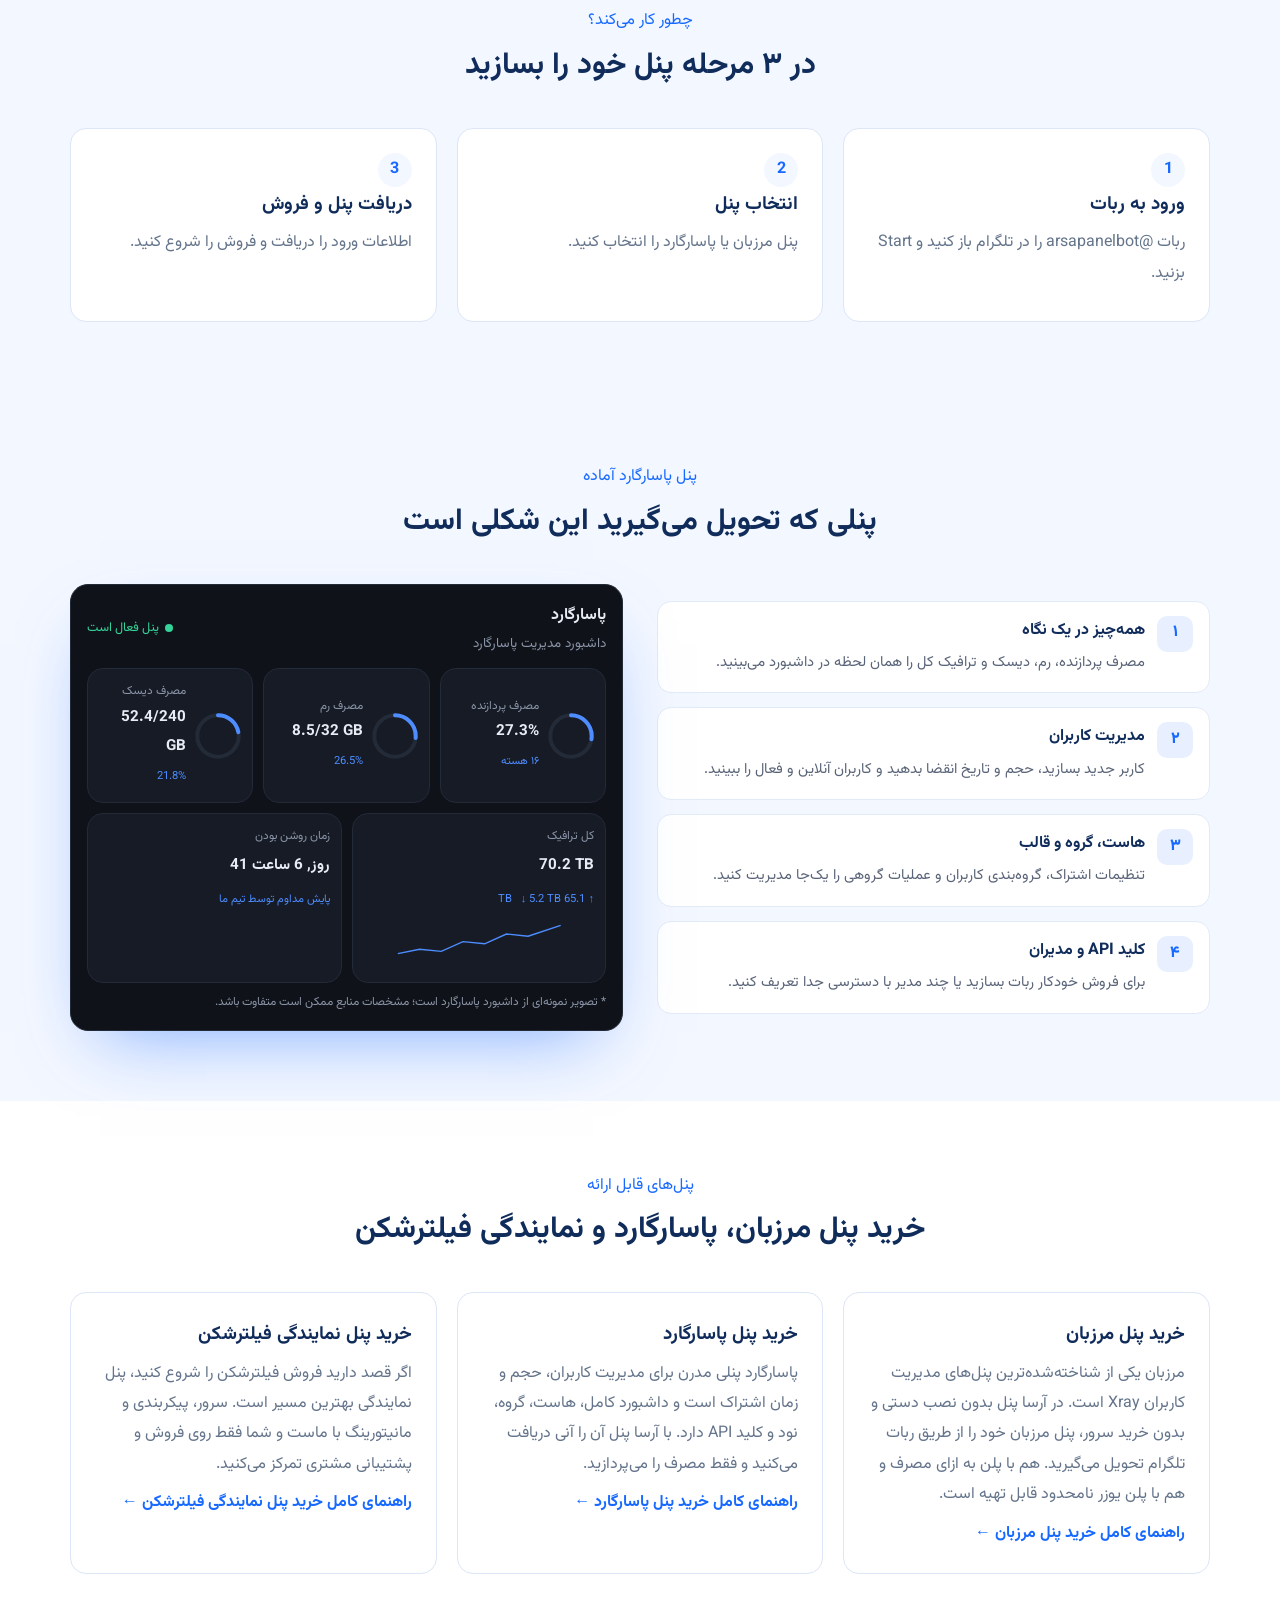
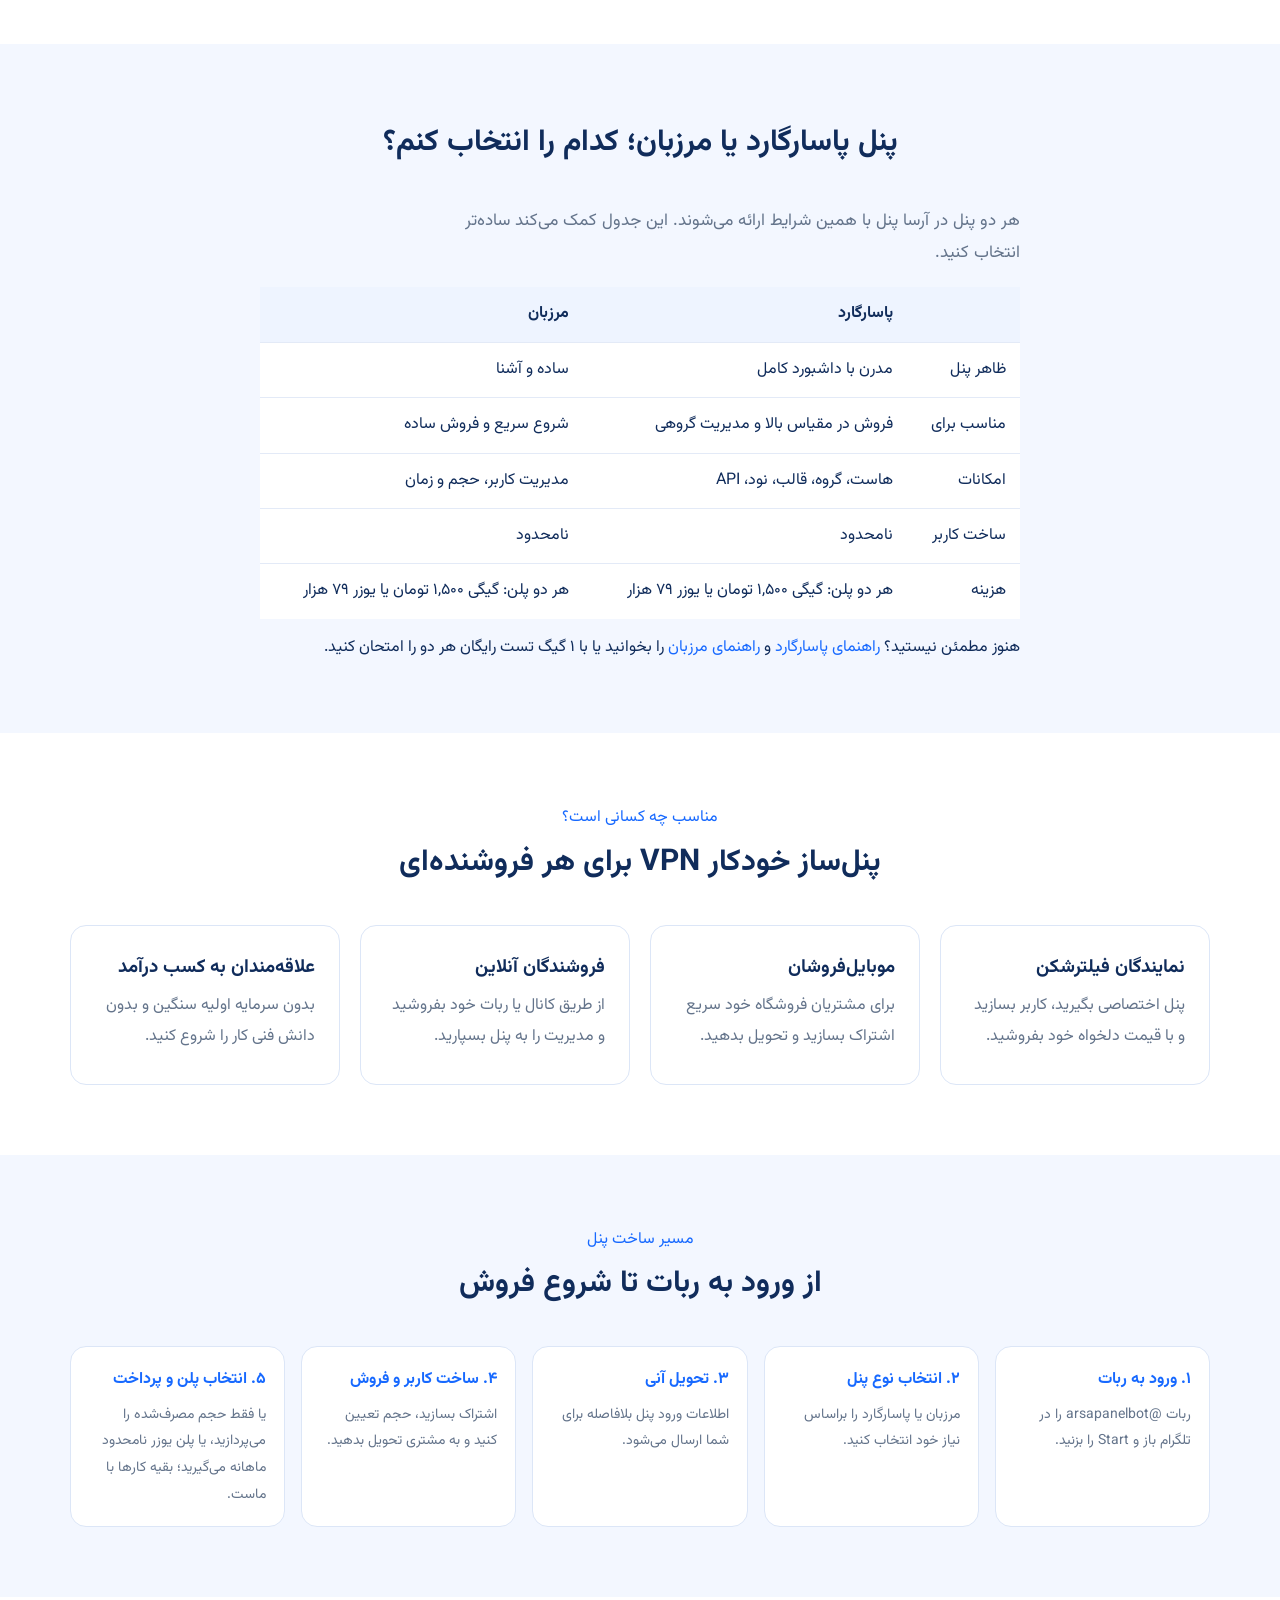
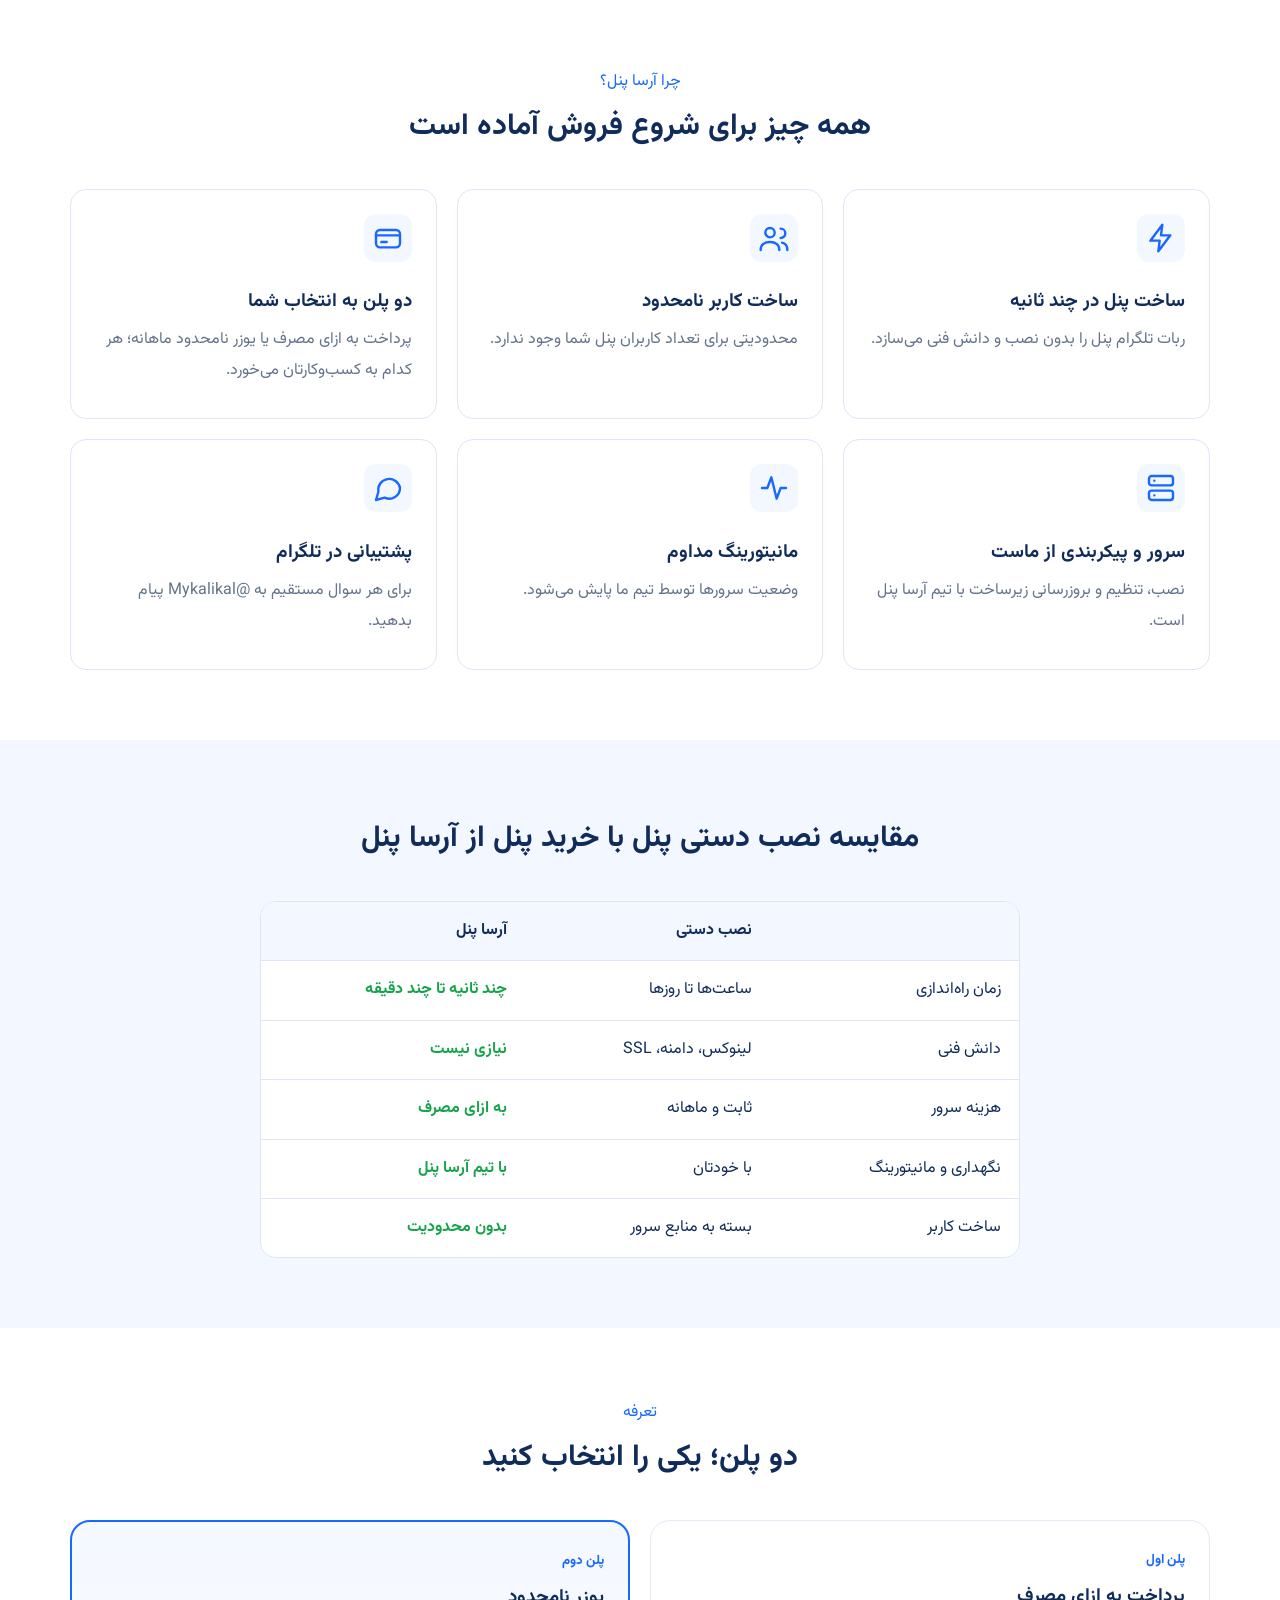
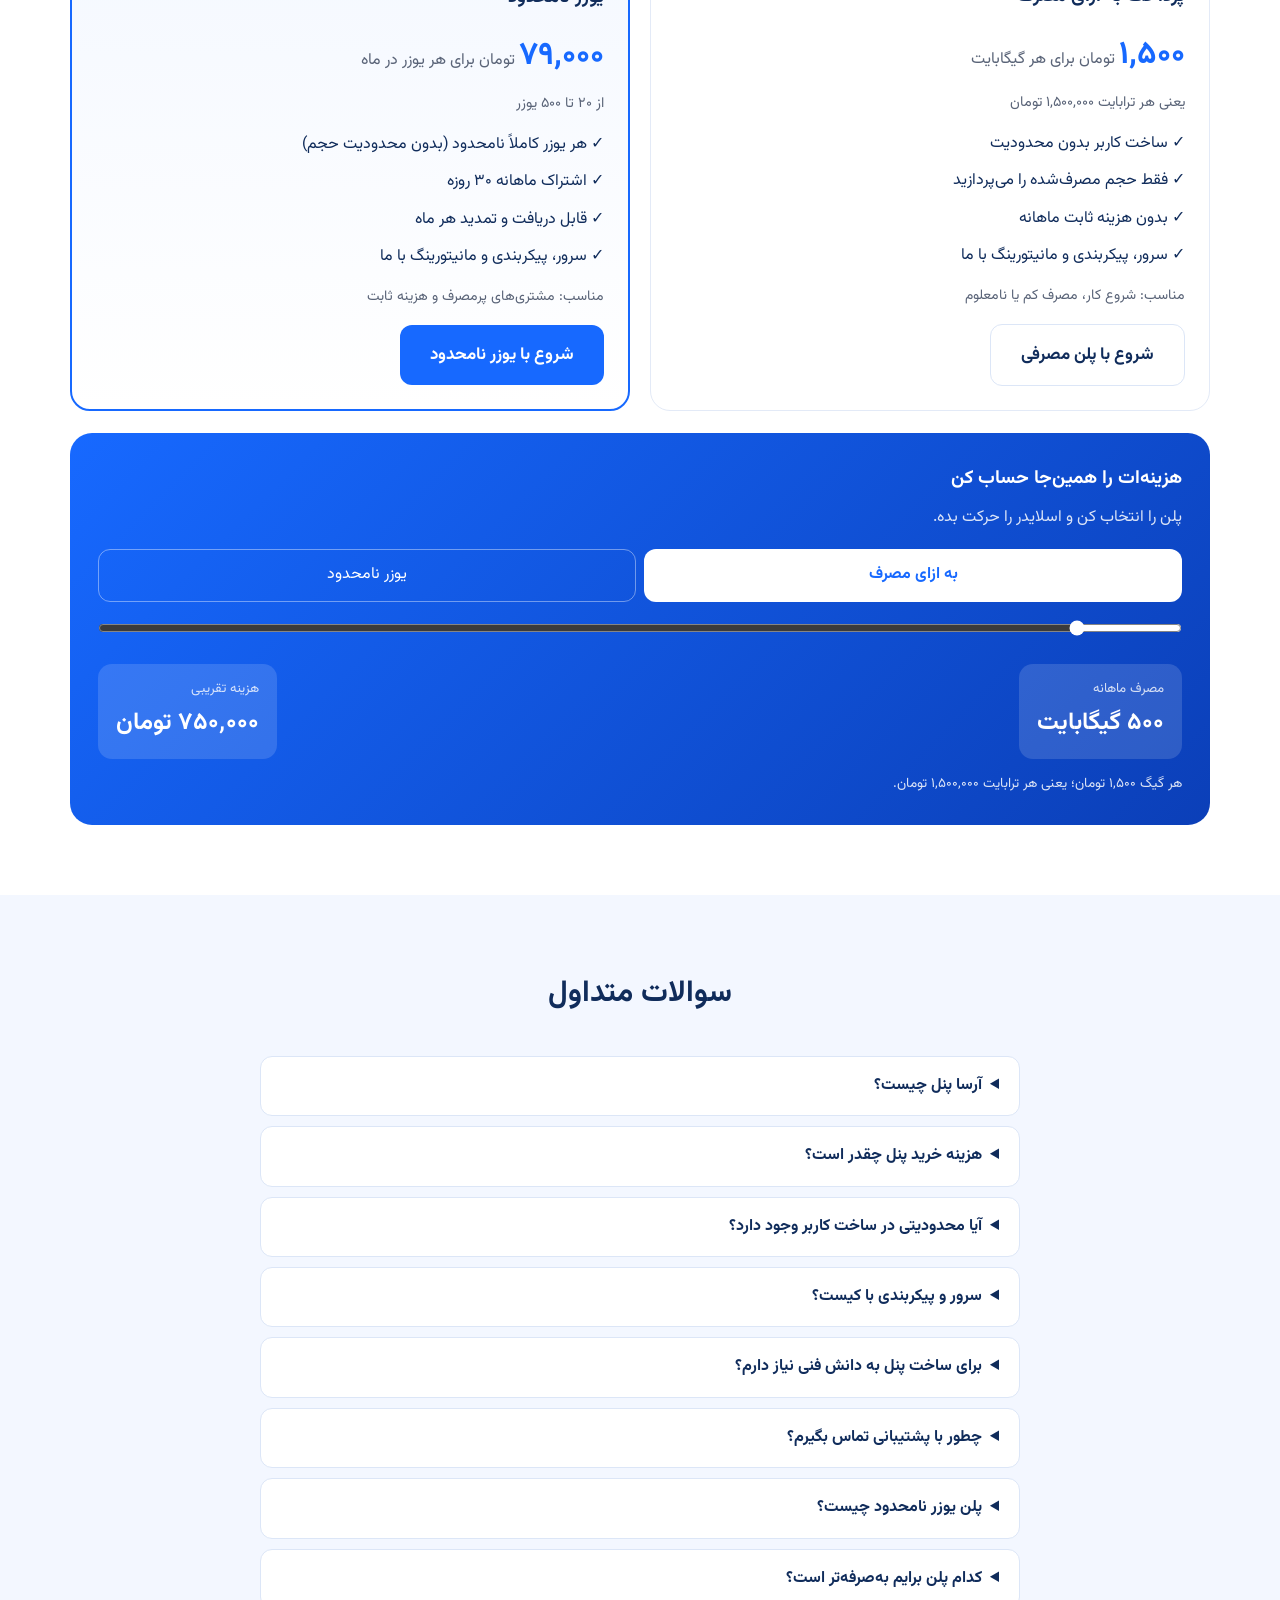
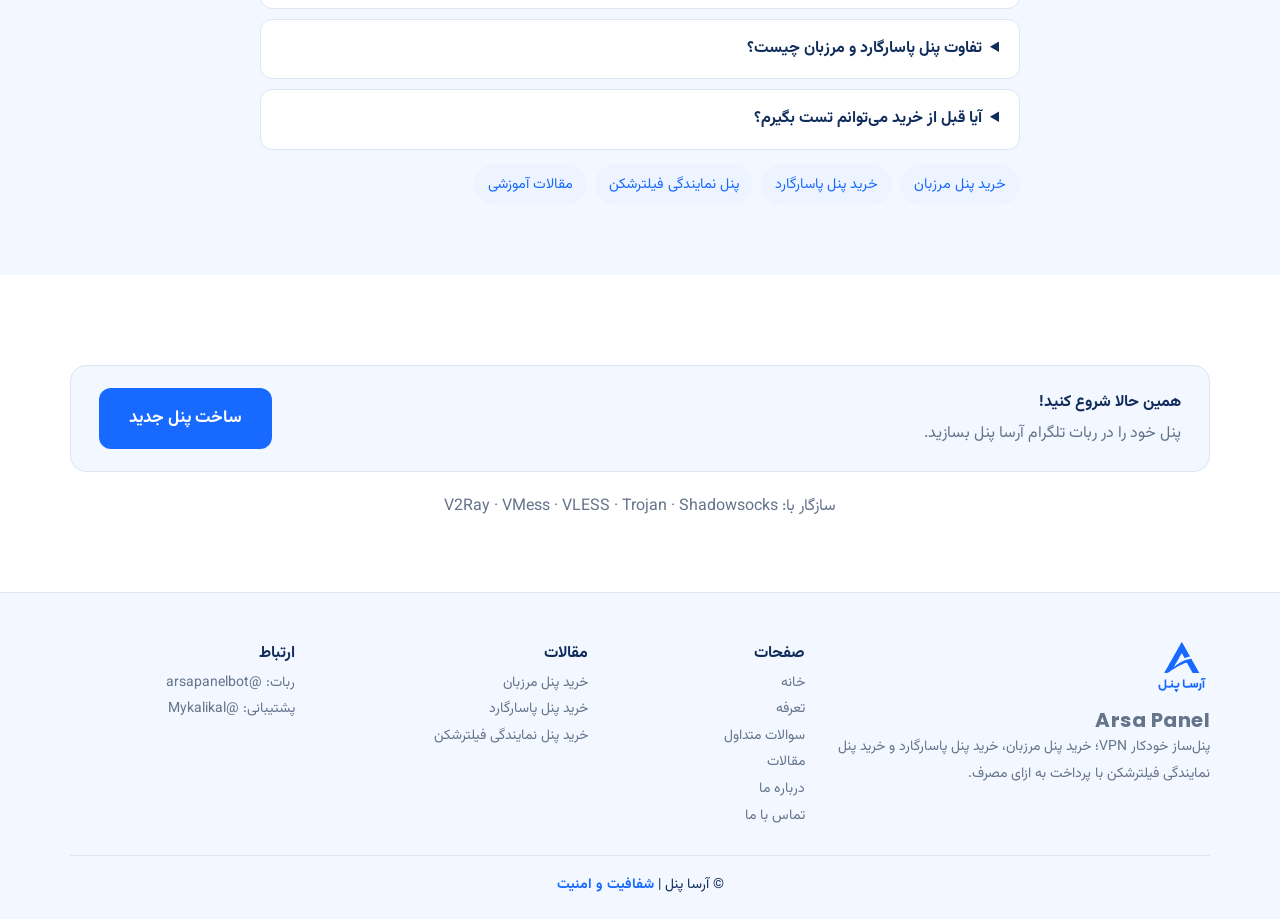
==== commit 2f063f0f: "Update index.html" ====
--- a/index.html
+++ b/index.html
@@ -1,7 +1,7 @@
 <!DOCTYPE html><html lang="fa" dir="rtl"><head><meta charset="utf-8"><meta name="viewport" content="width=device-width,initial-scale=1">
 <title>آرسا پنل؛ ساخت آنی پنل پاسارگارد و مرزبان</title><meta name="description" content="ساخت آنی پنل پاسارگارد و مرزبان با ربات تلگرام آرسا پنل. دو پلن: پرداخت به ازای مصرف از هر گیگابایت ۱,۵۰۰ تومان، یا یوزر نامحدود ماهانه (۲۰ تا ۵۰۰ یوزر) هر یوزر ۷۹ هزار تومان. ۱ گیگ تست رایگان."><meta name="keywords" content="خرید پنل پاسارگارد, خرید پنل مرزبان, پنل نمایندگی فیلترشکن, پنل ساز خودکار VPN, ساخت پنل vpn, پنل فروش فیلترشکن"><link rel="canonical" href="https://matinmok.github.io/arsapanel/"><meta name="robots" content="index,follow,max-image-preview:large">
 <meta name="theme-color" content="#1769FF"><meta property="og:type" content="website"><meta property="og:locale" content="fa_IR"><meta property="og:site_name" content="آرسا پنل"><meta property="og:title" content="آرسا پنل | ساخت آنی پنل پاسارگارد و مرزبان"><meta property="og:description" content="پنل پاسارگارد یا مرزبان خود را در چند ثانیه با ربات تلگرام بسازید. ساخت کاربر نامحدود، پلن پرداخت به ازای مصرف یا یوزر نامحدود و ۱ گیگ تست رایگان."><meta property="og:url" content="https://matinmok.github.io/arsapanel/"><meta name="twitter:card" content="summary"><meta name="twitter:title" content="آرسا پنل | ساخت آنی پنل پاسارگارد و مرزبان">
-<link rel="icon" href="favicon.svg" type="image/svg+xml"><link rel="preconnect" href="https://fonts.googleapis.com"><link rel="preconnect" href="https://fonts.gstatic.com" crossorigin><link href="https://fonts.googleapis.com/css2?family=Vazirmatn:wght@400;500;700;800&display=swap" rel="stylesheet"><link rel="stylesheet" href="style.css">
+<link rel="icon" href="https://matinmok.github.io/arsapanel/favicon.svg" type="image/svg+xml"><link rel="preconnect" href="https://fonts.googleapis.com"><link rel="preconnect" href="https://fonts.gstatic.com" crossorigin><link href="https://fonts.googleapis.com/css2?family=Vazirmatn:wght@400;500;700;800&family=Poppins:wght@600;700;800&display=swap" rel="stylesheet"><link rel="stylesheet" href="style.css">
 <style>
 .x-dash{background:#0f1218;color:#e8ecf4;border-radius:22px;padding:22px;box-shadow:0 30px 70px -30px rgba(23,105,255,.55);border:1px solid #232a38}
 .x-bar{display:flex;align-items:center;justify-content:space-between;gap:12px;margin-bottom:18px;flex-wrap:wrap}
@@ -57,8 +57,8 @@
 <script type="application/ld+json">{"@context":"https://schema.org","@type":"Service","name":"ساخت آنی پنل پاسارگارد و مرزبان","provider":{"@type":"Organization","name":"آرسا پنل"},"serviceType":"پنل نمایندگی فیلترشکن","areaServed":"IR","offers":[{"@type":"Offer","name":"پلن پرداخت به ازای مصرف","price":"1500","priceCurrency":"IRT","description":"هر گیگابایت ۱,۵۰۰ تومان (هر ترابایت ۱,۵۰۰,۰۰۰ تومان)، پرداخت به ازای مصرف"},{"@type":"Offer","name":"پلن یوزر نامحدود","price":"79000","priceCurrency":"IRT","description":"هر یوزر نامحدود ۷۹,۰۰۰ تومان در ماه (۳۰ روزه)، از ۲۰ تا ۵۰۰ یوزر، قابل تمدید"}]}</script>
 <script type="application/ld+json">{"@context":"https://schema.org","@type":"HowTo","name":"ساخت پنل پاسارگارد یا مرزبان با آرسا پنل","step":[{"@type":"HowToStep","name":"ورود به ربات","text":"ربات @arsapanelbot را در تلگرام باز کنید و Start بزنید."},{"@type":"HowToStep","name":"انتخاب پنل","text":"پنل پاسارگارد یا مرزبان را انتخاب کنید."},{"@type":"HowToStep","name":"دریافت اطلاعات ورود","text":"آدرس و اطلاعات ورود پنل بلافاصله ارسال می‌شود."},{"@type":"HowToStep","name":"ساخت کاربر و فروش","text":"اشتراک بسازید، حجم تعیین کنید و به مشتری بفروشید."}]}</script>
 <script type="application/ld+json">{"@context": "https://schema.org", "@type": "FAQPage", "mainEntity": [{"@type": "Question", "name": "آرسا پنل چیست؟", "acceptedAnswer": {"@type": "Answer", "text": "آرسا پنل یک ربات تلگرامی برای ساخت خودکار پنل فیلترشکن است. بدون دانش فنی، پنل مرزبان یا پاسارگارد خود را می‌سازید."}}, {"@type": "Question", "name": "هزینه خرید پنل چقدر است؟", "acceptedAnswer": {"@type": "Answer", "text": "دو پلن دارید: پرداخت به ازای مصرف که هر گیگابایت ۱,۵۰۰ تومان است (هر ترابایت ۱,۵۰۰,۰۰۰ تومان)، و پلن یوزر نامحدود که هر یوزر ۷۹,۰۰۰ تومان در ماه است."}}, {"@type": "Question", "name": "آیا محدودیتی در ساخت کاربر وجود دارد؟", "acceptedAnswer": {"@type": "Answer", "text": "خیر، ساخت کاربر در پنل‌های شما محدودیتی ندارد."}}, {"@type": "Question", "name": "سرور و پیکربندی با کیست؟", "acceptedAnswer": {"@type": "Answer", "text": "همه سرورها، پیکربندی و مانیتورینگ با تیم آرسا پنل است."}}, {"@type": "Question", "name": "برای ساخت پنل به دانش فنی نیاز دارم؟", "acceptedAnswer": {"@type": "Answer", "text": "خیر. کافی است ربات @arsapanelbot را در تلگرام باز کنید و مراحل را دنبال کنید."}}, {"@type": "Question", "name": "چطور با پشتیبانی تماس بگیرم؟", "acceptedAnswer": {"@type": "Answer", "text": "از طریق تلگرام به @Mykalikal پیام بدهید."}}, {"@type": "Question", "name": "تفاوت پنل پاسارگارد و مرزبان چیست؟", "acceptedAnswer": {"@type": "Answer", "text": "مرزبان پنل شناخته‌شده و پرکاربرد است و پاسارگارد پنلی مدرن‌تر با داشبورد کامل، مدیریت هاست، گروه و نود. هر دو را می‌توانید در آرسا پنل بسازید."}}, {"@type": "Question", "name": "آیا قبل از خرید می‌توانم تست بگیرم؟", "acceptedAnswer": {"@type": "Answer", "text": "بله، در ربات تلگرام ۱ گیگابایت تست رایگان دریافت می‌کنید."}},{"@type":"Question","name":"پلن یوزر نامحدود چیست؟","acceptedAnswer":{"@type":"Answer","text":"پنلی از ۲۰ تا ۵۰۰ یوزر که هر یوزر آن بدون محدودیت حجم است و ماهانه (۳۰ روزه) دریافت و تمدید می‌شود. قیمت هر یوزر نامحدود ۷۹,۰۰۰ تومان است."}},{"@type":"Question","name":"کدام پلن برایم به‌صرفه‌تر است؟","acceptedAnswer":{"@type":"Answer","text":"اگر مصرف مشتری‌هایتان کم یا نامعلوم است پلن به ازای مصرف را بگیرید. اگر مشتری‌های پرمصرف دارید و هزینه ثابت و قابل پیش‌بینی می‌خواهید، پلن یوزر نامحدود مناسب‌تر است."}}]}</script></head><body>
-<header class="hd"><div class="wrap hd-in"><a class="logo" href="index.html"><svg viewBox="0 0 48 48" width="40" height="40" aria-hidden="true"><path d="M24 3 6 10v13c0 11 8 19 18 22 10-3 18-11 18-22V10z" fill="#1769FF"/><path d="M26 11 15 26h8l-2 11 12-16h-8z" fill="#fff"/></svg><span><b>آرسا پنل</b><small>ساخت پنل حرفه‌ای در چند ثانیه</small></span></a>
-<button class="burger" aria-label="منو" aria-expanded="false">☰</button><nav class="nav" aria-label="منوی اصلی"><a href="index.html" class=on>خانه</a><a href="index.html#pricing">تعرفه</a><a href="index.html#faq">سوالات متداول</a><a href="articles.html">مقالات</a><a href="about.html">درباره ما</a><a href="contact.html">تماس با ما</a></nav>
+<header class="hd"><div class="wrap hd-in"><a class="logo" href="./"><img src="https://matinmok.github.io/arsapanel/favicon.svg" width="56" height="56" alt="Arsa Panel"><span><b style="font-family:'Poppins',sans-serif;letter-spacing:.5px">Arsa Panel</b><small>ساخت پنل حرفه‌ای در چند ثانیه</small></span></a>
+<button class="burger" aria-label="منو" aria-expanded="false">☰</button><nav class="nav" aria-label="منوی اصلی"><a href="./" class=on>خانه</a><a href="./#pricing">تعرفه</a><a href="./#faq">سوالات متداول</a><a href="articles.html">مقالات</a><a href="about.html">درباره ما</a><a href="contact.html">تماس با ما</a></nav>
 <div class="hd-act"><a class="btn btn-p" href="https://t.me/arsapanelbot" rel="noopener" target="_blank">+ ساخت پنل جدید</a><a class="btn btn-o" href="https://t.me/Mykalikal" rel="noopener" target="_blank">پشتیبانی</a></div></div></header>
 <main><section class="hero"><div class="wrap hero-g"><div><span class="chip">⚡ ساخت آنی پنل پاسارگارد / مرزبان</span><h1>ساخت آنی پنل پاسارگارد و مرزبان <em>بدون سرور، بدون دانش فنی</em></h1>
 <p class="lead">با ربات آرسا پنل، در چند ثانیه پنل فیلترشکن اختصاصی خود را تحویل بگیرید و اشتراک بفروشید. سرور، نصب و مانیتورینگ با ما؛ شما فقط به ازای مصرف پرداخت می‌کنید. اگر هزینه ثابت می‌خواهید، پلن یوزر نامحدود ماهانه از ۲۰ تا ۵۰۰ یوزر هم داریم؛ هر یوزر ۷۹ هزار تومان.</p>
@@ -105,8 +105,8 @@
 
 <section class="sec"><div class="wrap"><div class="banner"><div><b>همین حالا شروع کنید!</b><p>پنل خود را در ربات تلگرام آرسا پنل بسازید.</p></div><a class="btn btn-p btn-l" href="https://t.me/arsapanelbot" target="_blank" rel="noopener">ساخت پنل جدید</a></div>
 <p class="proto">سازگار با: V2Ray · VMess · VLESS · Trojan · Shadowsocks</p></div></section></main>
-<footer class="ft"><div class="wrap"><div class="ft-g"><div><a class="logo" href="index.html"><svg viewBox="0 0 48 48" width="40" height="40" aria-hidden="true"><path d="M24 3 6 10v13c0 11 8 19 18 22 10-3 18-11 18-22V10z" fill="#1769FF"/><path d="M26 11 15 26h8l-2 11 12-16h-8z" fill="#fff"/></svg><span><b>آرسا پنل</b></span></a><p>پنل‌ساز خودکار VPN؛ خرید پنل مرزبان، خرید پنل پاسارگارد و خرید پنل نمایندگی فیلترشکن با پرداخت به ازای مصرف.</p></div>
-<div><h3>صفحات</h3><a href="index.html" class=on>خانه</a><a href="index.html#pricing">تعرفه</a><a href="index.html#faq">سوالات متداول</a><a href="articles.html">مقالات</a><a href="about.html">درباره ما</a><a href="contact.html">تماس با ما</a></div><div><h3>مقالات</h3><a href="buy-marzban-panel.html">خرید پنل مرزبان</a><a href="buy-pasarguard.html">خرید پنل پاسارگارد</a><a href="reseller-vpn-panel.html">خرید پنل نمایندگی فیلترشکن</a></div>
+<footer class="ft"><div class="wrap"><div class="ft-g"><div><a class="logo" href="./"><img src="https://matinmok.github.io/arsapanel/favicon.svg" width="56" height="56" alt="Arsa Panel"><span><b style="font-family:'Poppins',sans-serif;letter-spacing:.5px">Arsa Panel</b></span></a><p>پنل‌ساز خودکار VPN؛ خرید پنل مرزبان، خرید پنل پاسارگارد و خرید پنل نمایندگی فیلترشکن با پرداخت به ازای مصرف.</p></div>
+<div><h3>صفحات</h3><a href="./" class=on>خانه</a><a href="./#pricing">تعرفه</a><a href="./#faq">سوالات متداول</a><a href="articles.html">مقالات</a><a href="about.html">درباره ما</a><a href="contact.html">تماس با ما</a></div><div><h3>مقالات</h3><a href="buy-marzban-panel.html">خرید پنل مرزبان</a><a href="buy-pasarguard.html">خرید پنل پاسارگارد</a><a href="reseller-vpn-panel.html">خرید پنل نمایندگی فیلترشکن</a></div>
 <div><h3>ارتباط</h3><a href="https://t.me/arsapanelbot" target="_blank" rel="noopener">ربات: @arsapanelbot</a><a href="https://t.me/Mykalikal" target="_blank" rel="noopener">پشتیبانی: @Mykalikal</a></div></div>
 <div class="ft-b">© آرسا پنل | <a href="trust.html">شفافیت و امنیت</a></div></div></footer><script src="script.js"></script>
 <script>
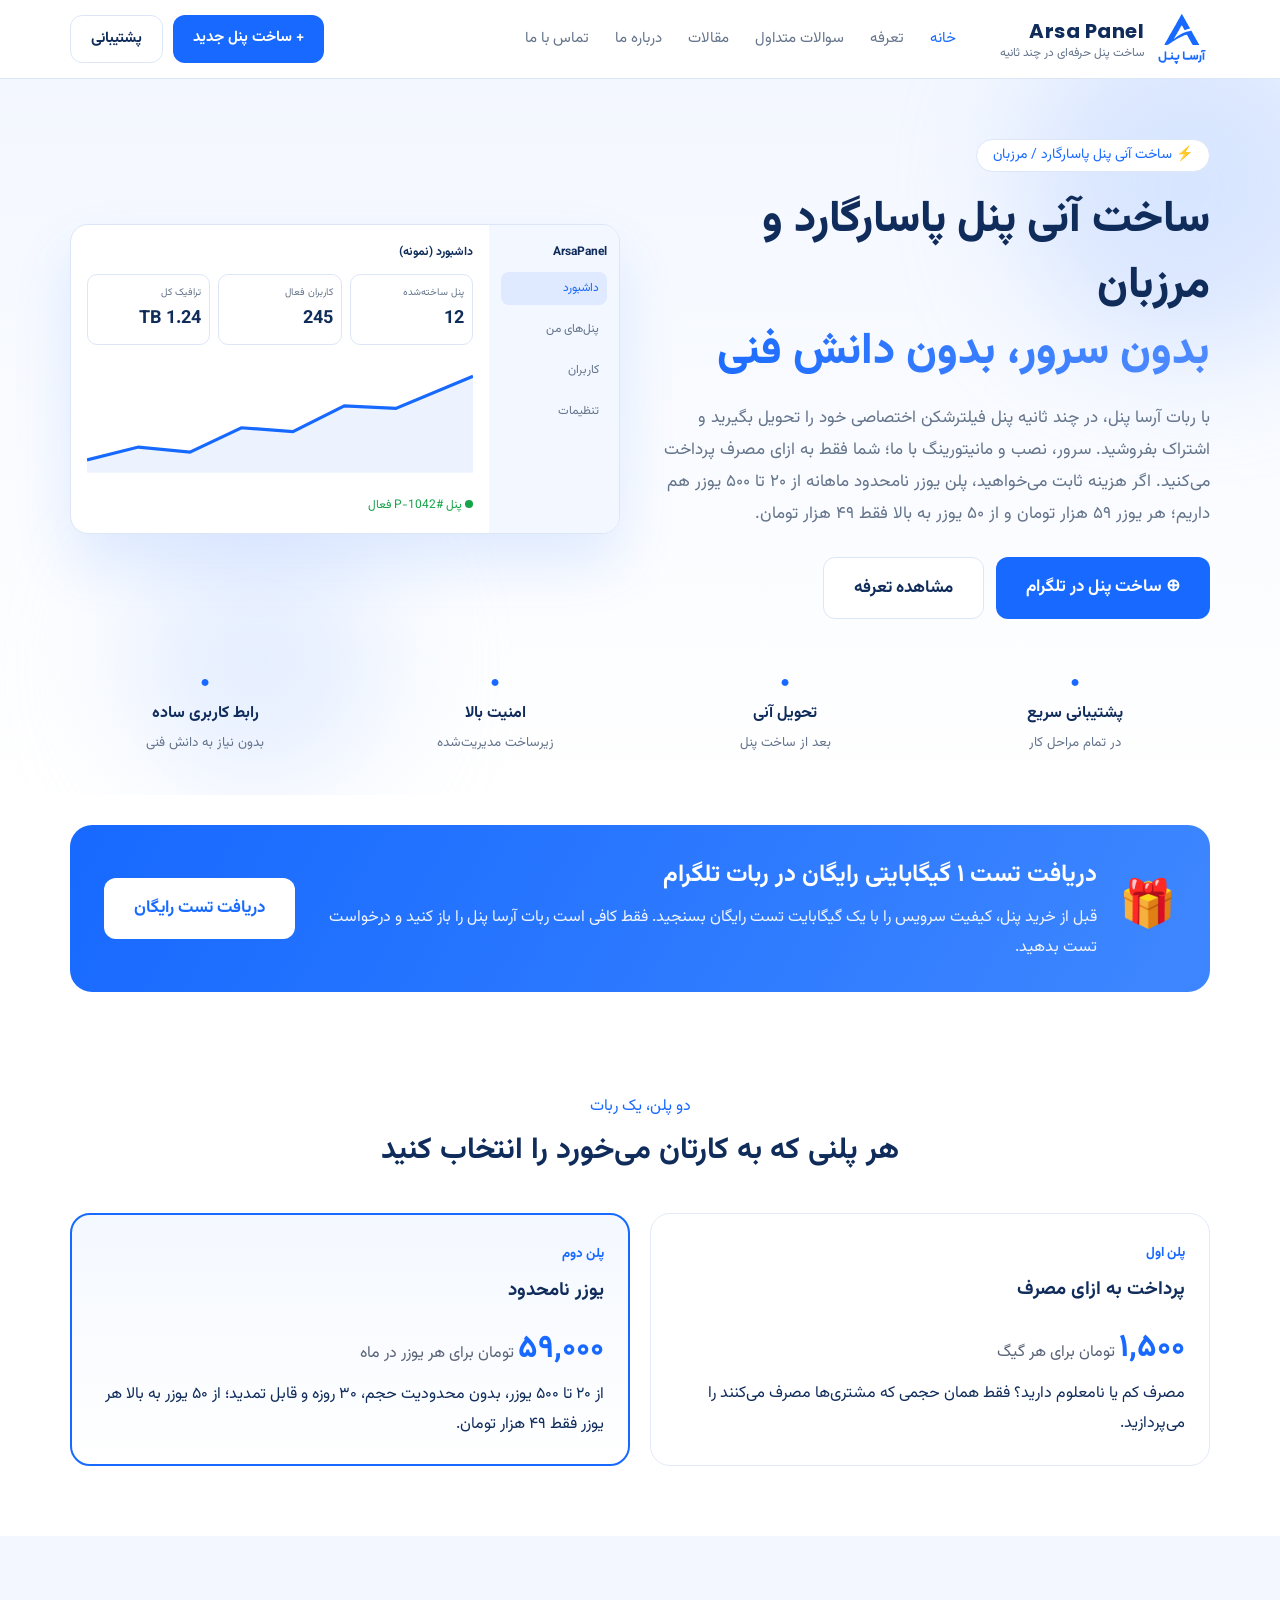
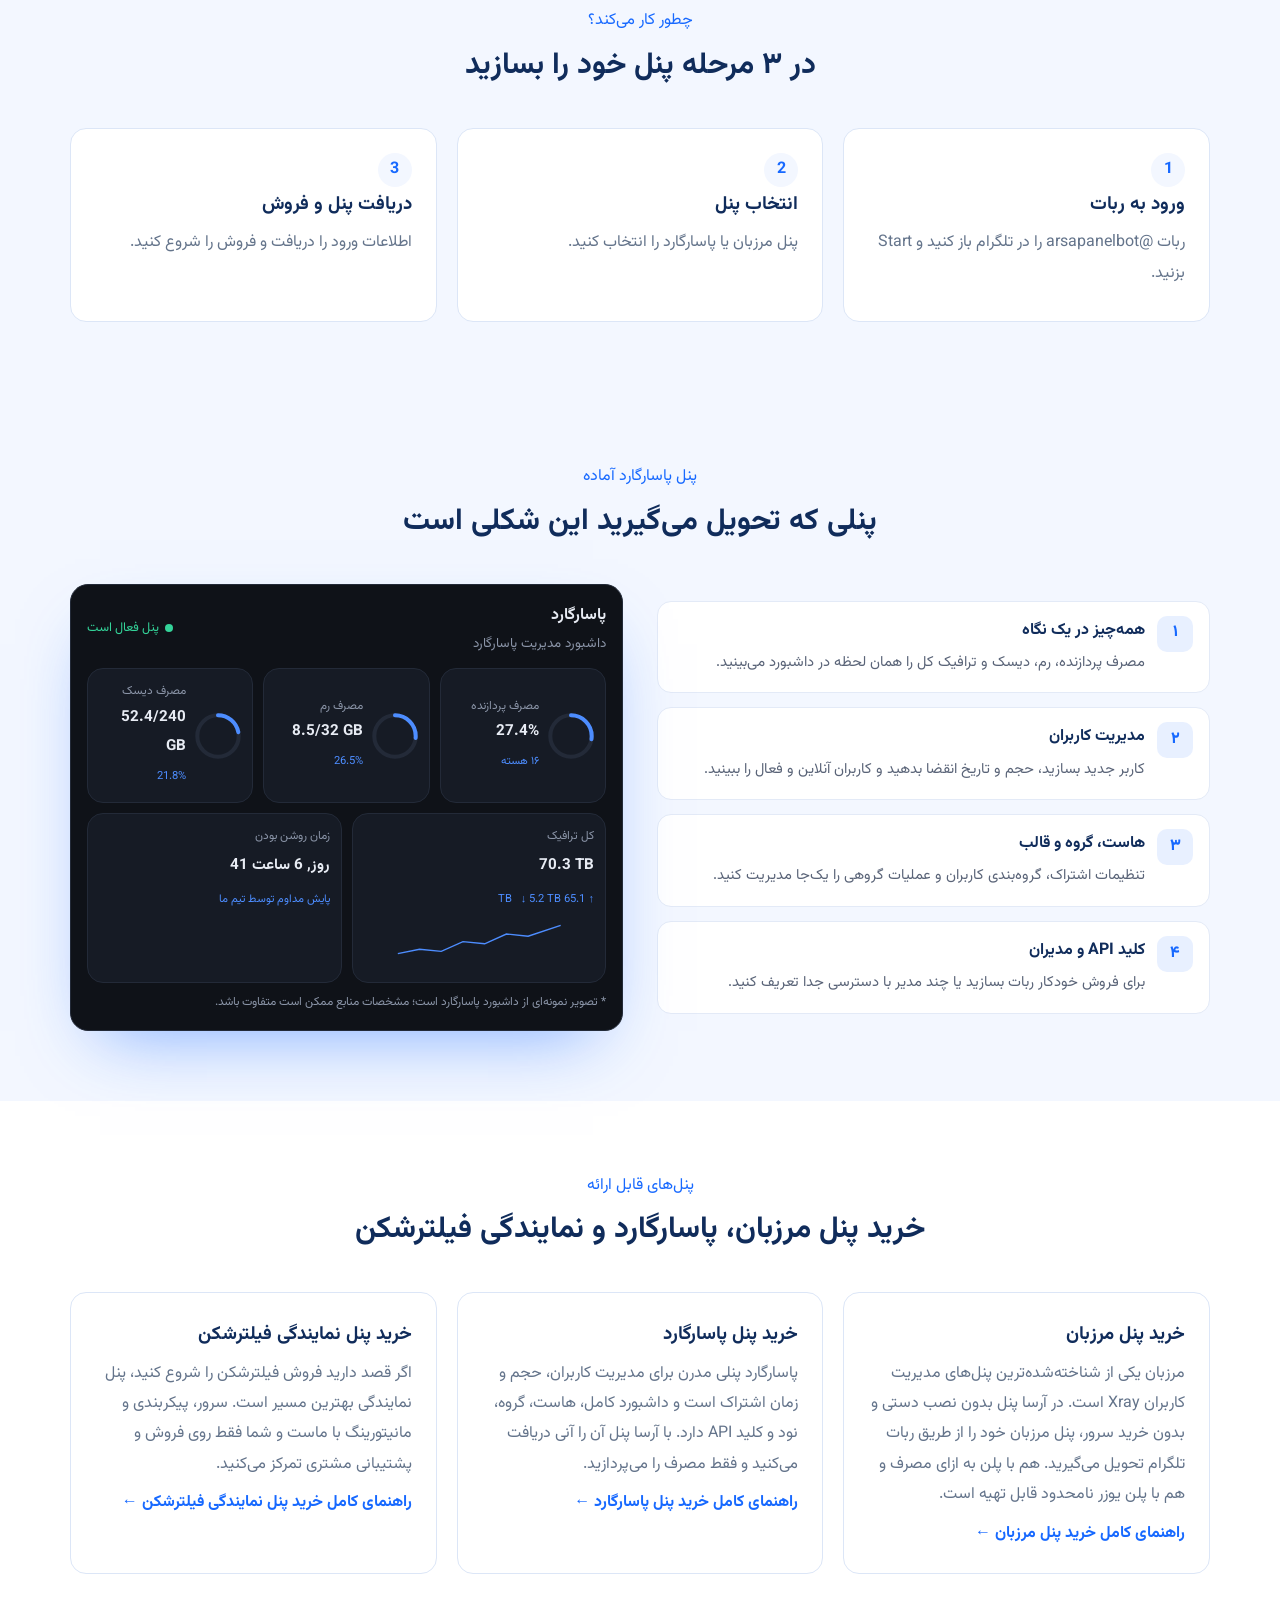
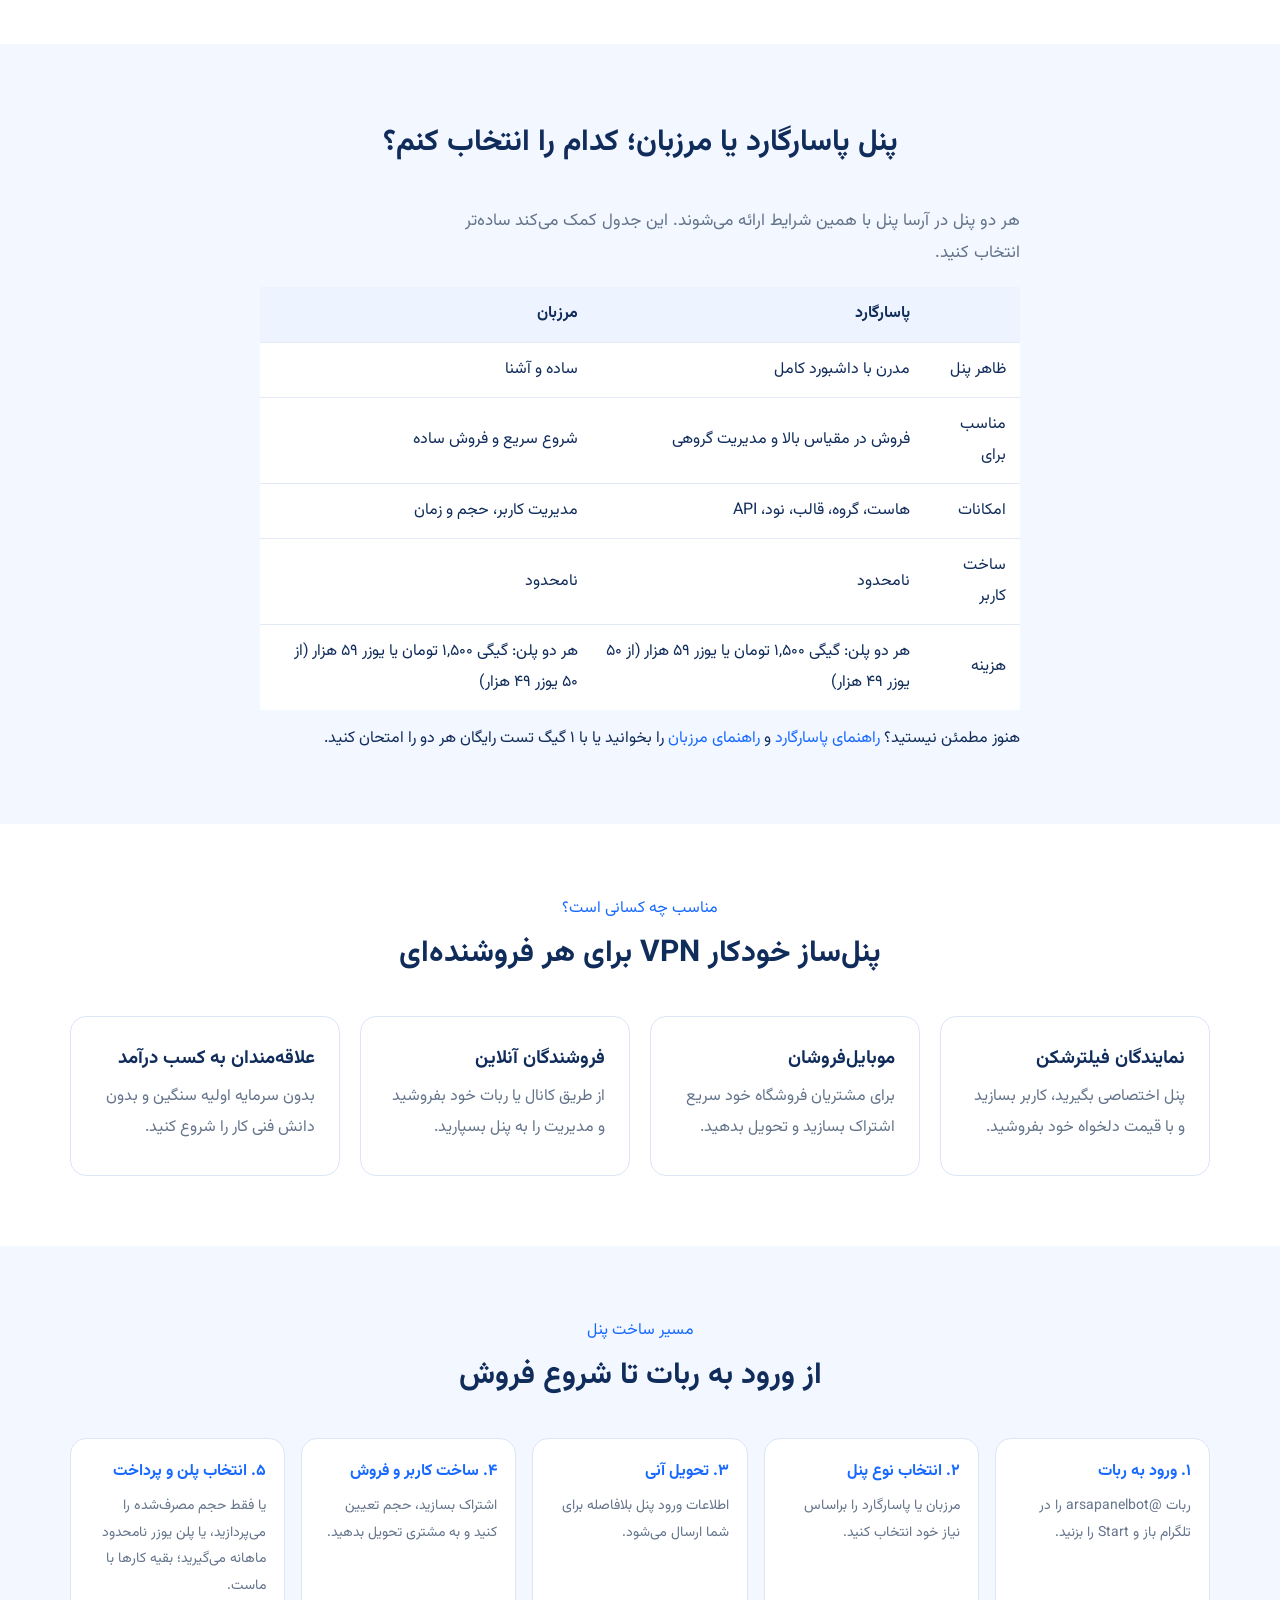
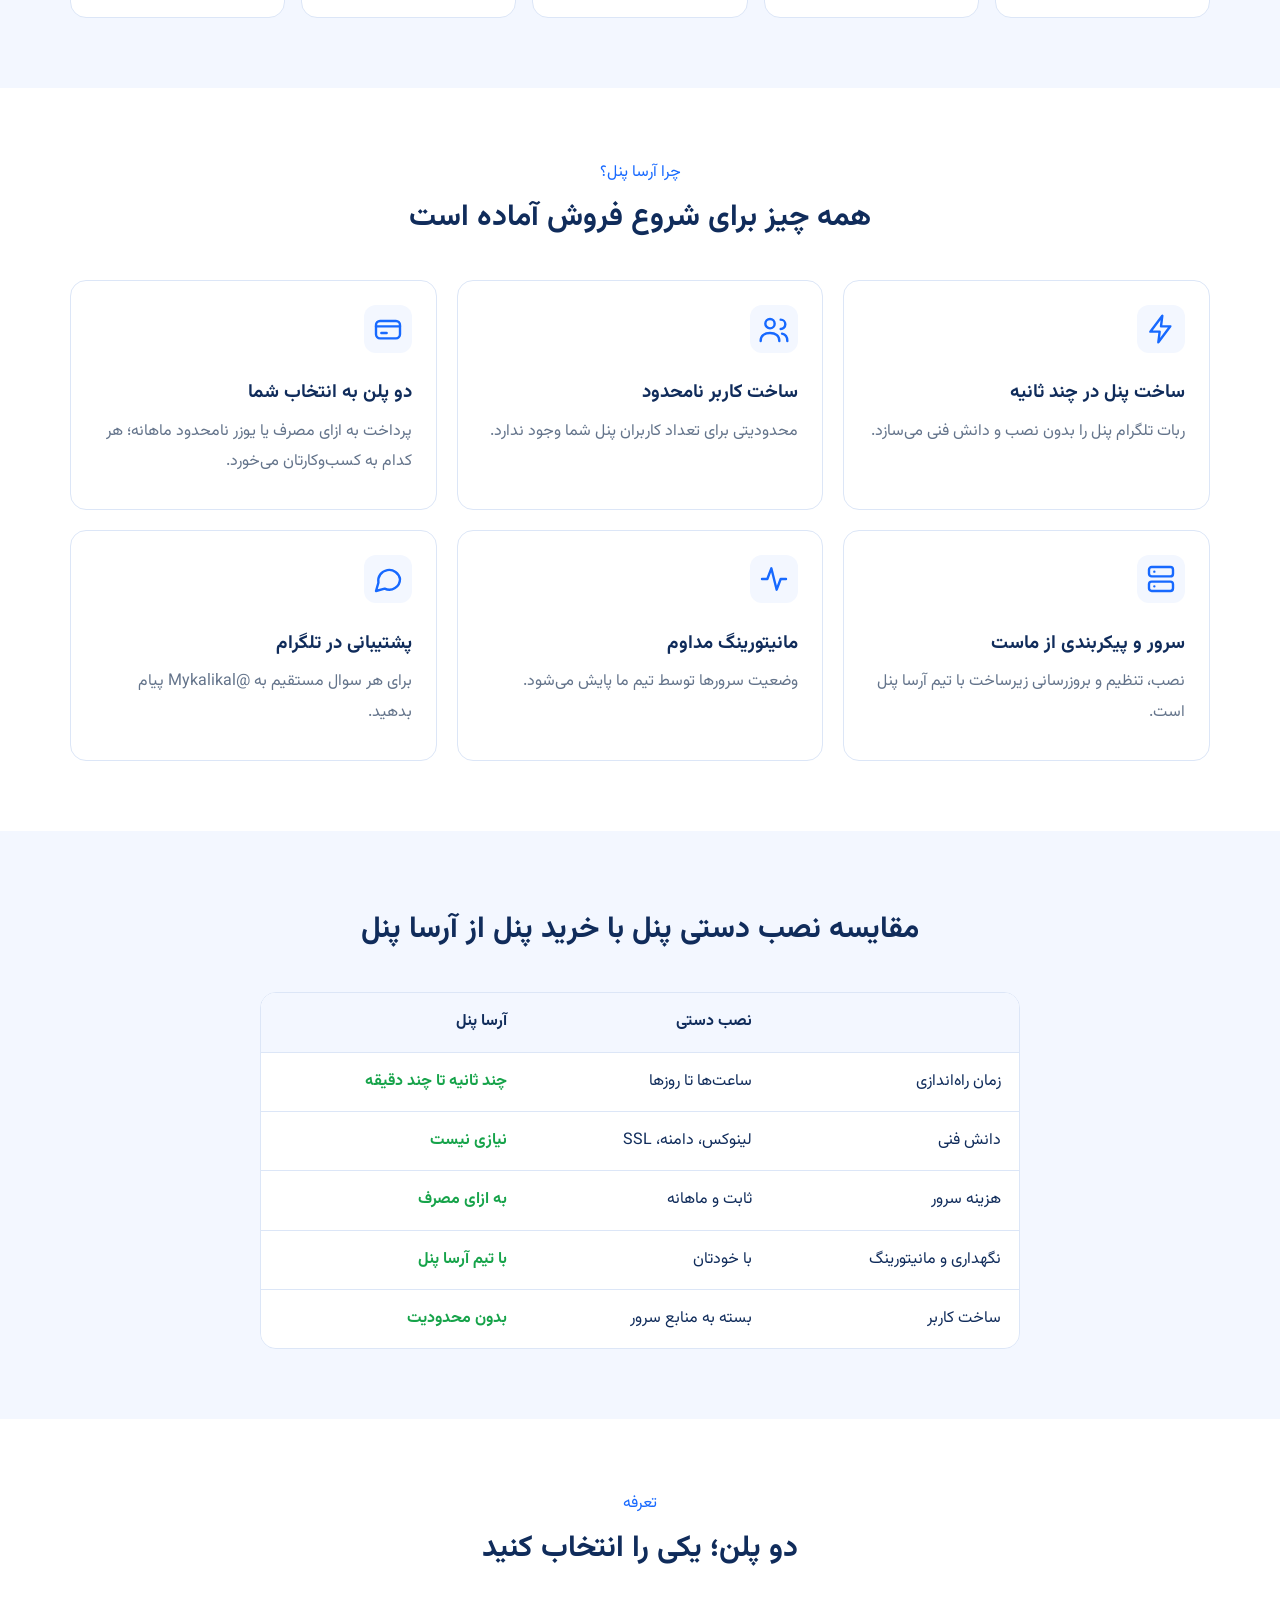
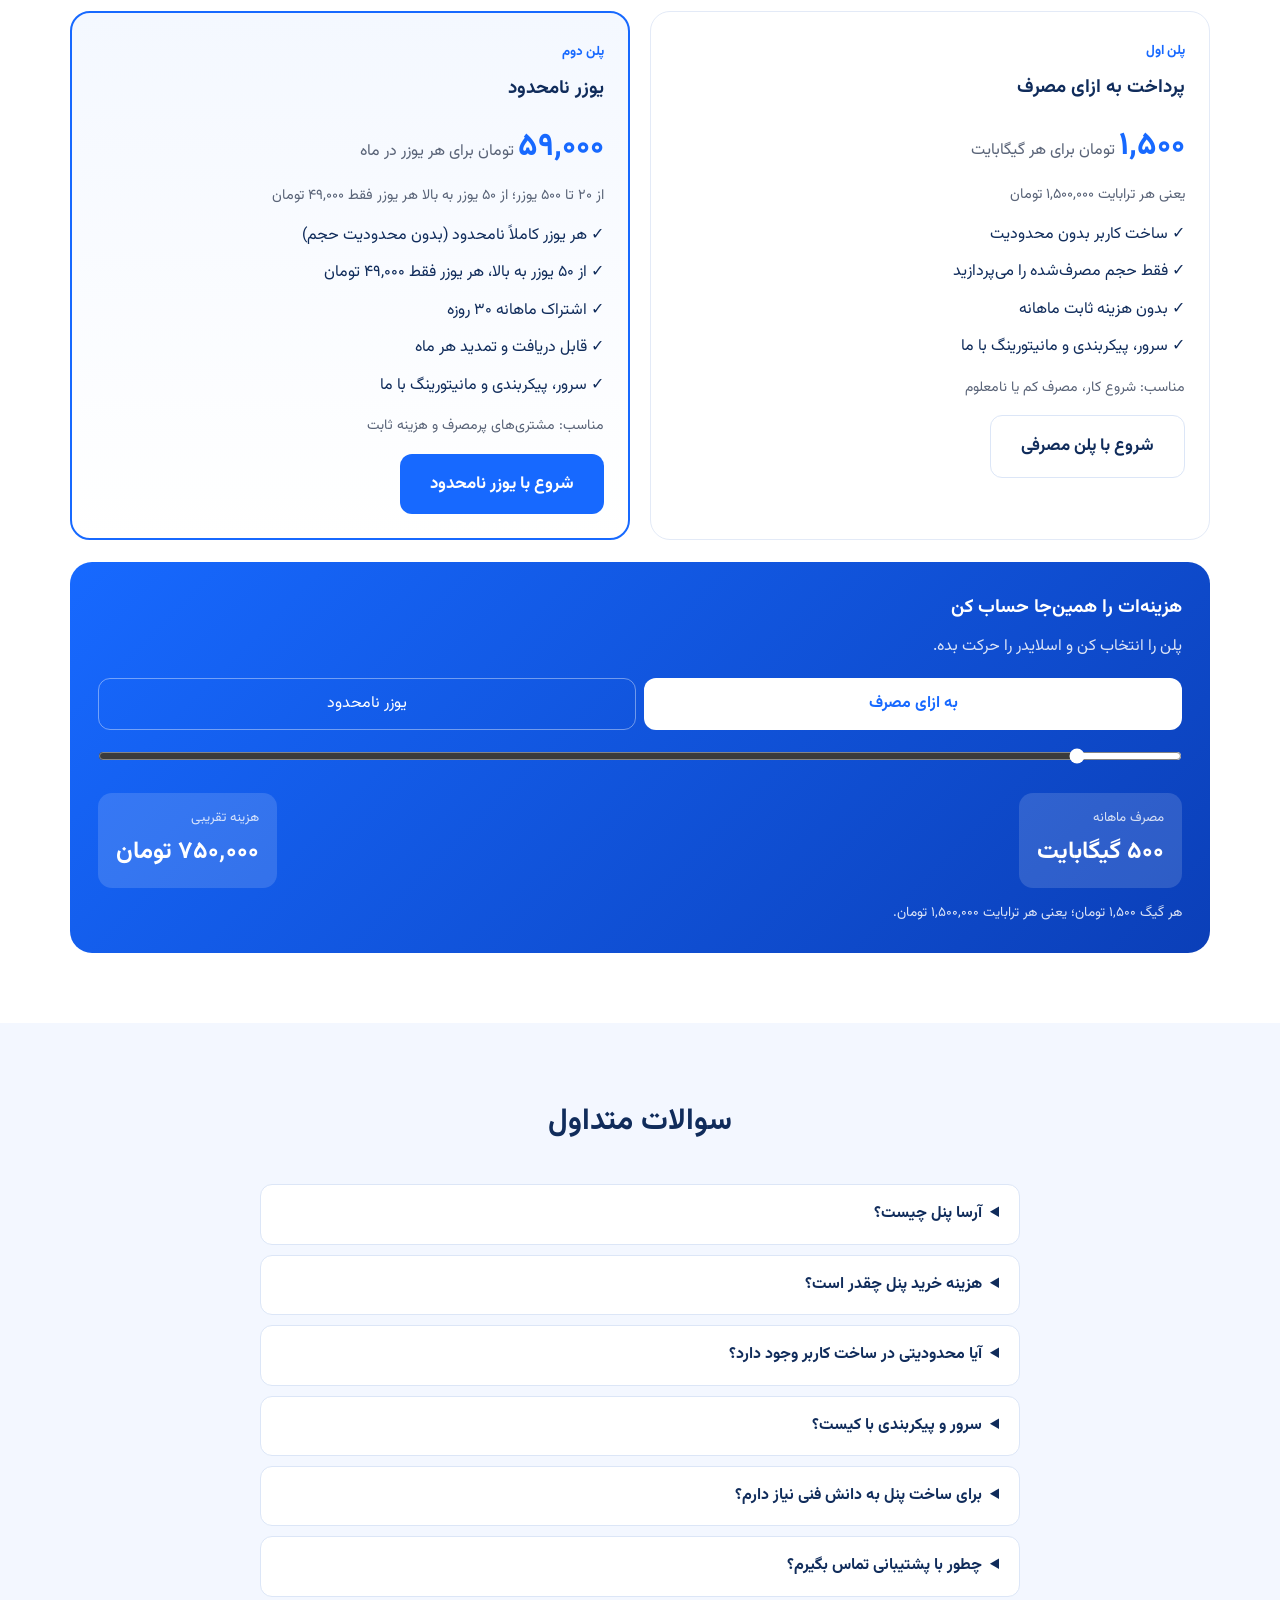
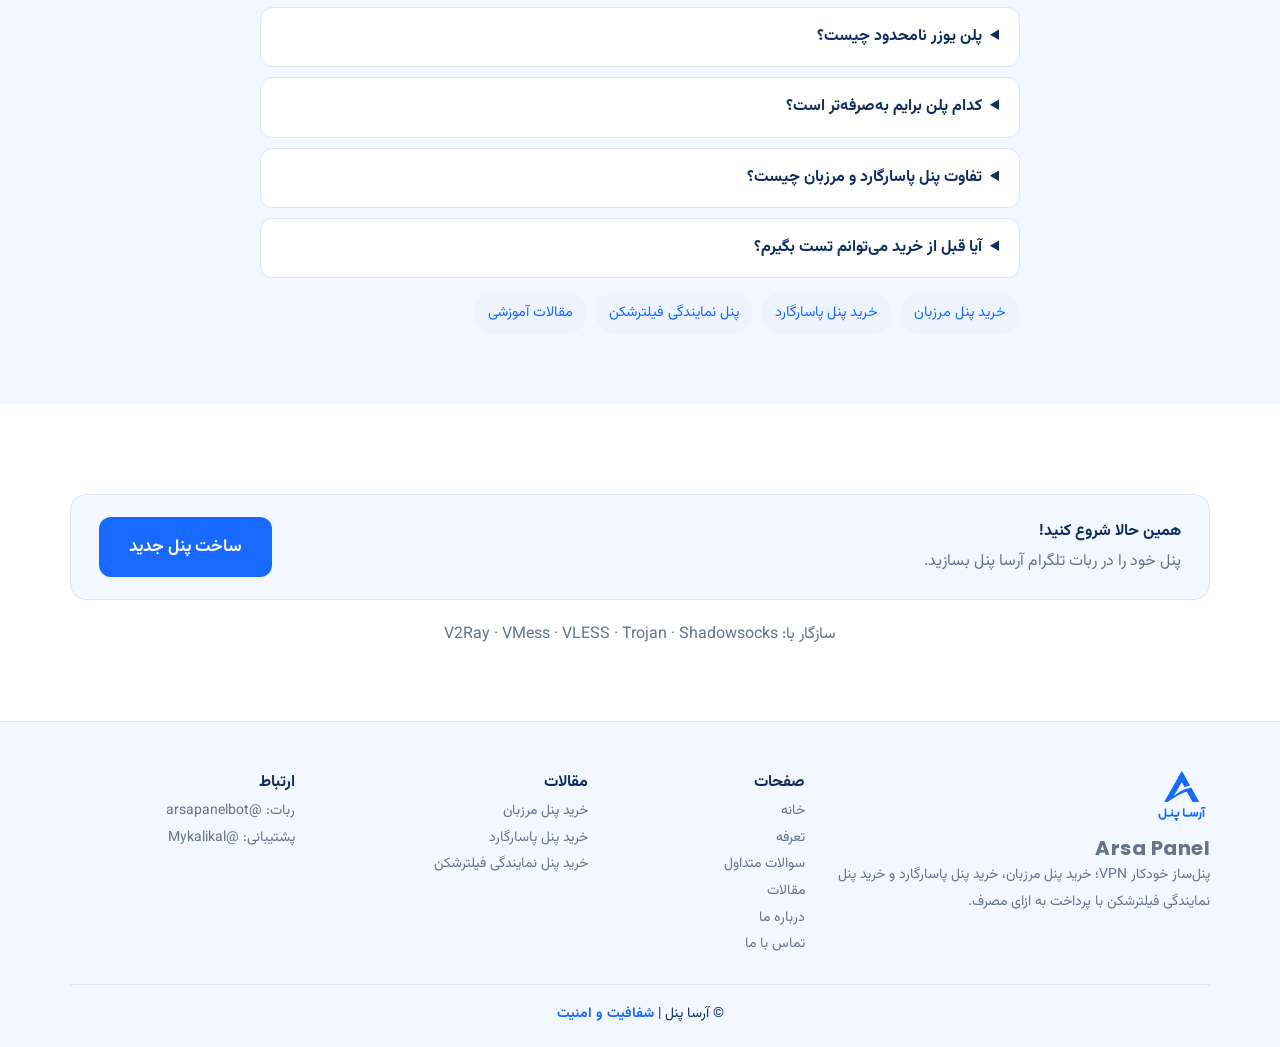
==== commit ce404d17: "Update index.html" ====
--- a/index.html
+++ b/index.html
@@ -1,5 +1,5 @@
 <!DOCTYPE html><html lang="fa" dir="rtl"><head><meta charset="utf-8"><meta name="viewport" content="width=device-width,initial-scale=1">
-<title>آرسا پنل؛ ساخت آنی پنل پاسارگارد و مرزبان</title><meta name="description" content="ساخت آنی پنل پاسارگارد و مرزبان با ربات تلگرام آرسا پنل. دو پلن: پرداخت به ازای مصرف از هر گیگابایت ۱,۵۰۰ تومان، یا یوزر نامحدود ماهانه (۲۰ تا ۵۰۰ یوزر) هر یوزر ۷۹ هزار تومان. ۱ گیگ تست رایگان."><meta name="keywords" content="خرید پنل پاسارگارد, خرید پنل مرزبان, پنل نمایندگی فیلترشکن, پنل ساز خودکار VPN, ساخت پنل vpn, پنل فروش فیلترشکن"><link rel="canonical" href="https://matinmok.github.io/arsapanel/"><meta name="robots" content="index,follow,max-image-preview:large">
+<title>آرسا پنل؛ ساخت آنی پنل پاسارگارد و مرزبان</title><meta name="description" content="ساخت آنی پنل پاسارگارد و مرزبان با ربات تلگرام آرسا پنل. دو پلن: پرداخت به ازای مصرف از هر گیگابایت ۱,۵۰۰ تومان، یا یوزر نامحدود ماهانه (۲۰ تا ۵۰۰ یوزر) هر یوزر ۵۹ هزار تومان و از ۵۰ یوزر به بالا ۴۹ هزار تومان. ۱ گیگ تست رایگان."><meta name="keywords" content="خرید پنل پاسارگارد, خرید پنل مرزبان, پنل نمایندگی فیلترشکن, پنل ساز خودکار VPN, ساخت پنل vpn, پنل فروش فیلترشکن"><link rel="canonical" href="https://matinmok.github.io/arsapanel/"><meta name="robots" content="index,follow,max-image-preview:large">
 <meta name="theme-color" content="#1769FF"><meta property="og:type" content="website"><meta property="og:locale" content="fa_IR"><meta property="og:site_name" content="آرسا پنل"><meta property="og:title" content="آرسا پنل | ساخت آنی پنل پاسارگارد و مرزبان"><meta property="og:description" content="پنل پاسارگارد یا مرزبان خود را در چند ثانیه با ربات تلگرام بسازید. ساخت کاربر نامحدود، پلن پرداخت به ازای مصرف یا یوزر نامحدود و ۱ گیگ تست رایگان."><meta property="og:url" content="https://matinmok.github.io/arsapanel/"><meta name="twitter:card" content="summary"><meta name="twitter:title" content="آرسا پنل | ساخت آنی پنل پاسارگارد و مرزبان">
 <link rel="icon" href="https://matinmok.github.io/arsapanel/favicon.svg" type="image/svg+xml"><link rel="preconnect" href="https://fonts.googleapis.com"><link rel="preconnect" href="https://fonts.gstatic.com" crossorigin><link href="https://fonts.googleapis.com/css2?family=Vazirmatn:wght@400;500;700;800&family=Poppins:wght@600;700;800&display=swap" rel="stylesheet"><link rel="stylesheet" href="style.css">
 <style>
@@ -54,19 +54,19 @@
 @media(max-width:820px){.x-plans{grid-template-columns:1fr}}
 </style>
 <script type="application/ld+json">{"@context": "https://schema.org", "@type": "Organization", "name": "آرسا پنل", "url": "https://matinmok.github.io/arsapanel/", "sameAs": ["https://t.me/arsapanelbot", "https://t.me/Mykalikal"]}</script><script type="application/ld+json">{"@context": "https://schema.org", "@type": "WebSite", "name": "آرسا پنل", "url": "https://matinmok.github.io/arsapanel/", "inLanguage": "fa"}</script>
-<script type="application/ld+json">{"@context":"https://schema.org","@type":"Service","name":"ساخت آنی پنل پاسارگارد و مرزبان","provider":{"@type":"Organization","name":"آرسا پنل"},"serviceType":"پنل نمایندگی فیلترشکن","areaServed":"IR","offers":[{"@type":"Offer","name":"پلن پرداخت به ازای مصرف","price":"1500","priceCurrency":"IRT","description":"هر گیگابایت ۱,۵۰۰ تومان (هر ترابایت ۱,۵۰۰,۰۰۰ تومان)، پرداخت به ازای مصرف"},{"@type":"Offer","name":"پلن یوزر نامحدود","price":"79000","priceCurrency":"IRT","description":"هر یوزر نامحدود ۷۹,۰۰۰ تومان در ماه (۳۰ روزه)، از ۲۰ تا ۵۰۰ یوزر، قابل تمدید"}]}</script>
+<script type="application/ld+json">{"@context":"https://schema.org","@type":"Service","name":"ساخت آنی پنل پاسارگارد و مرزبان","provider":{"@type":"Organization","name":"آرسا پنل"},"serviceType":"پنل نمایندگی فیلترشکن","areaServed":"IR","offers":[{"@type":"Offer","name":"پلن پرداخت به ازای مصرف","price":"1500","priceCurrency":"IRT","description":"هر گیگابایت ۱,۵۰۰ تومان (هر ترابایت ۱,۵۰۰,۰۰۰ تومان)، پرداخت به ازای مصرف"},{"@type":"Offer","name":"پلن یوزر نامحدود (۲۰ تا ۴۹ یوزر)","price":"59000","priceCurrency":"IRT","description":"هر یوزر نامحدود ۵۹,۰۰۰ تومان در ماه (۳۰ روزه)، قابل تمدید"},{"@type":"Offer","name":"پلن یوزر نامحدود (۵۰ تا ۵۰۰ یوزر)","price":"49000","priceCurrency":"IRT","description":"از ۵۰ یوزر به بالا هر یوزر نامحدود ۴۹,۰۰۰ تومان در ماه (۳۰ روزه)، قابل تمدید"}]}</script>
 <script type="application/ld+json">{"@context":"https://schema.org","@type":"HowTo","name":"ساخت پنل پاسارگارد یا مرزبان با آرسا پنل","step":[{"@type":"HowToStep","name":"ورود به ربات","text":"ربات @arsapanelbot را در تلگرام باز کنید و Start بزنید."},{"@type":"HowToStep","name":"انتخاب پنل","text":"پنل پاسارگارد یا مرزبان را انتخاب کنید."},{"@type":"HowToStep","name":"دریافت اطلاعات ورود","text":"آدرس و اطلاعات ورود پنل بلافاصله ارسال می‌شود."},{"@type":"HowToStep","name":"ساخت کاربر و فروش","text":"اشتراک بسازید، حجم تعیین کنید و به مشتری بفروشید."}]}</script>
-<script type="application/ld+json">{"@context": "https://schema.org", "@type": "FAQPage", "mainEntity": [{"@type": "Question", "name": "آرسا پنل چیست؟", "acceptedAnswer": {"@type": "Answer", "text": "آرسا پنل یک ربات تلگرامی برای ساخت خودکار پنل فیلترشکن است. بدون دانش فنی، پنل مرزبان یا پاسارگارد خود را می‌سازید."}}, {"@type": "Question", "name": "هزینه خرید پنل چقدر است؟", "acceptedAnswer": {"@type": "Answer", "text": "دو پلن دارید: پرداخت به ازای مصرف که هر گیگابایت ۱,۵۰۰ تومان است (هر ترابایت ۱,۵۰۰,۰۰۰ تومان)، و پلن یوزر نامحدود که هر یوزر ۷۹,۰۰۰ تومان در ماه است."}}, {"@type": "Question", "name": "آیا محدودیتی در ساخت کاربر وجود دارد؟", "acceptedAnswer": {"@type": "Answer", "text": "خیر، ساخت کاربر در پنل‌های شما محدودیتی ندارد."}}, {"@type": "Question", "name": "سرور و پیکربندی با کیست؟", "acceptedAnswer": {"@type": "Answer", "text": "همه سرورها، پیکربندی و مانیتورینگ با تیم آرسا پنل است."}}, {"@type": "Question", "name": "برای ساخت پنل به دانش فنی نیاز دارم؟", "acceptedAnswer": {"@type": "Answer", "text": "خیر. کافی است ربات @arsapanelbot را در تلگرام باز کنید و مراحل را دنبال کنید."}}, {"@type": "Question", "name": "چطور با پشتیبانی تماس بگیرم؟", "acceptedAnswer": {"@type": "Answer", "text": "از طریق تلگرام به @Mykalikal پیام بدهید."}}, {"@type": "Question", "name": "تفاوت پنل پاسارگارد و مرزبان چیست؟", "acceptedAnswer": {"@type": "Answer", "text": "مرزبان پنل شناخته‌شده و پرکاربرد است و پاسارگارد پنلی مدرن‌تر با داشبورد کامل، مدیریت هاست، گروه و نود. هر دو را می‌توانید در آرسا پنل بسازید."}}, {"@type": "Question", "name": "آیا قبل از خرید می‌توانم تست بگیرم؟", "acceptedAnswer": {"@type": "Answer", "text": "بله، در ربات تلگرام ۱ گیگابایت تست رایگان دریافت می‌کنید."}},{"@type":"Question","name":"پلن یوزر نامحدود چیست؟","acceptedAnswer":{"@type":"Answer","text":"پنلی از ۲۰ تا ۵۰۰ یوزر که هر یوزر آن بدون محدودیت حجم است و ماهانه (۳۰ روزه) دریافت و تمدید می‌شود. قیمت هر یوزر نامحدود ۷۹,۰۰۰ تومان است."}},{"@type":"Question","name":"کدام پلن برایم به‌صرفه‌تر است؟","acceptedAnswer":{"@type":"Answer","text":"اگر مصرف مشتری‌هایتان کم یا نامعلوم است پلن به ازای مصرف را بگیرید. اگر مشتری‌های پرمصرف دارید و هزینه ثابت و قابل پیش‌بینی می‌خواهید، پلن یوزر نامحدود مناسب‌تر است."}}]}</script></head><body>
+<script type="application/ld+json">{"@context": "https://schema.org", "@type": "FAQPage", "mainEntity": [{"@type": "Question", "name": "آرسا پنل چیست؟", "acceptedAnswer": {"@type": "Answer", "text": "آرسا پنل یک ربات تلگرامی برای ساخت خودکار پنل فیلترشکن است. بدون دانش فنی، پنل مرزبان یا پاسارگارد خود را می‌سازید."}}, {"@type": "Question", "name": "هزینه خرید پنل چقدر است؟", "acceptedAnswer": {"@type": "Answer", "text": "دو پلن دارید: پرداخت به ازای مصرف که هر گیگابایت ۱,۵۰۰ تومان است (هر ترابایت ۱,۵۰۰,۰۰۰ تومان)، و پلن یوزر نامحدود که هر یوزر ۵۹,۰۰۰ تومان در ماه است (از ۵۰ یوزر به بالا هر یوزر ۴۹,۰۰۰ تومان)."}}, {"@type": "Question", "name": "آیا محدودیتی در ساخت کاربر وجود دارد؟", "acceptedAnswer": {"@type": "Answer", "text": "خیر، ساخت کاربر در پنل‌های شما محدودیتی ندارد."}}, {"@type": "Question", "name": "سرور و پیکربندی با کیست؟", "acceptedAnswer": {"@type": "Answer", "text": "همه سرورها، پیکربندی و مانیتورینگ با تیم آرسا پنل است."}}, {"@type": "Question", "name": "برای ساخت پنل به دانش فنی نیاز دارم؟", "acceptedAnswer": {"@type": "Answer", "text": "خیر. کافی است ربات @arsapanelbot را در تلگرام باز کنید و مراحل را دنبال کنید."}}, {"@type": "Question", "name": "چطور با پشتیبانی تماس بگیرم؟", "acceptedAnswer": {"@type": "Answer", "text": "از طریق تلگرام به @Mykalikal پیام بدهید."}}, {"@type": "Question", "name": "تفاوت پنل پاسارگارد و مرزبان چیست؟", "acceptedAnswer": {"@type": "Answer", "text": "مرزبان پنل شناخته‌شده و پرکاربرد است و پاسارگارد پنلی مدرن‌تر با داشبورد کامل، مدیریت هاست، گروه و نود. هر دو را می‌توانید در آرسا پنل بسازید."}}, {"@type": "Question", "name": "آیا قبل از خرید می‌توانم تست بگیرم؟", "acceptedAnswer": {"@type": "Answer", "text": "بله، در ربات تلگرام ۱ گیگابایت تست رایگان دریافت می‌کنید."}},{"@type":"Question","name":"پلن یوزر نامحدود چیست؟","acceptedAnswer":{"@type":"Answer","text":"پنلی از ۲۰ تا ۵۰۰ یوزر که هر یوزر آن بدون محدودیت حجم است و ماهانه (۳۰ روزه) دریافت و تمدید می‌شود. قیمت هر یوزر نامحدود ۵۹,۰۰۰ تومان است و از ۵۰ یوزر به بالا ۴۹,۰۰۰ تومان."}},{"@type":"Question","name":"کدام پلن برایم به‌صرفه‌تر است؟","acceptedAnswer":{"@type":"Answer","text":"اگر مصرف مشتری‌هایتان کم یا نامعلوم است پلن به ازای مصرف را بگیرید. اگر مشتری‌های پرمصرف دارید و هزینه ثابت و قابل پیش‌بینی می‌خواهید، پلن یوزر نامحدود مناسب‌تر است؛ به‌خصوص از ۵۰ یوزر به بالا که هر یوزر ۴۹,۰۰۰ تومان است."}}]}</script></head><body>
 <header class="hd"><div class="wrap hd-in"><a class="logo" href="./"><img src="https://matinmok.github.io/arsapanel/favicon.svg" width="56" height="56" alt="Arsa Panel"><span><b style="font-family:'Poppins',sans-serif;letter-spacing:.5px">Arsa Panel</b><small>ساخت پنل حرفه‌ای در چند ثانیه</small></span></a>
 <button class="burger" aria-label="منو" aria-expanded="false">☰</button><nav class="nav" aria-label="منوی اصلی"><a href="./" class=on>خانه</a><a href="./#pricing">تعرفه</a><a href="./#faq">سوالات متداول</a><a href="articles.html">مقالات</a><a href="about.html">درباره ما</a><a href="contact.html">تماس با ما</a></nav>
 <div class="hd-act"><a class="btn btn-p" href="https://t.me/arsapanelbot" rel="noopener" target="_blank">+ ساخت پنل جدید</a><a class="btn btn-o" href="https://t.me/Mykalikal" rel="noopener" target="_blank">پشتیبانی</a></div></div></header>
 <main><section class="hero"><div class="wrap hero-g"><div><span class="chip">⚡ ساخت آنی پنل پاسارگارد / مرزبان</span><h1>ساخت آنی پنل پاسارگارد و مرزبان <em>بدون سرور، بدون دانش فنی</em></h1>
-<p class="lead">با ربات آرسا پنل، در چند ثانیه پنل فیلترشکن اختصاصی خود را تحویل بگیرید و اشتراک بفروشید. سرور، نصب و مانیتورینگ با ما؛ شما فقط به ازای مصرف پرداخت می‌کنید. اگر هزینه ثابت می‌خواهید، پلن یوزر نامحدود ماهانه از ۲۰ تا ۵۰۰ یوزر هم داریم؛ هر یوزر ۷۹ هزار تومان.</p>
+<p class="lead">با ربات آرسا پنل، در چند ثانیه پنل فیلترشکن اختصاصی خود را تحویل بگیرید و اشتراک بفروشید. سرور، نصب و مانیتورینگ با ما؛ شما فقط به ازای مصرف پرداخت می‌کنید. اگر هزینه ثابت می‌خواهید، پلن یوزر نامحدود ماهانه از ۲۰ تا ۵۰۰ یوزر هم داریم؛ هر یوزر ۵۹ هزار تومان و از ۵۰ یوزر به بالا فقط ۴۹ هزار تومان.</p>
 <div class="cta"><a class="btn btn-p btn-l" href="https://t.me/arsapanelbot" target="_blank" rel="noopener">⊕ ساخت پنل در تلگرام</a><a class="btn btn-o btn-l" href="#pricing">مشاهده تعرفه</a></div></div><div class="mock" aria-hidden="true"><div class="mk-side"><b>ArsaPanel</b><i class="on">داشبورد</i><i>پنل‌های من</i><i>کاربران</i><i>تنظیمات</i></div><div class="mk-main"><h4>داشبورد (نمونه)</h4><div class="mk-st"><div><small>پنل ساخته‌شده</small><b>12</b></div><div><small>کاربران فعال</small><b>245</b></div><div><small>ترافیک کل</small><b>1.24 TB</b></div></div><svg viewBox="0 0 300 90" class="chart" role="img" aria-label="نمونه نمودار مصرف"><path d="M0 80 L40 70 L80 74 L120 55 L160 58 L200 38 L240 40 L300 15" fill="none" stroke="#1769FF" stroke-width="2.5"/><path d="M0 80 L40 70 L80 74 L120 55 L160 58 L200 38 L240 40 L300 15 V90 H0Z" fill="#1769FF" opacity=".08"/></svg><div class="mk-ok"><span class="dot"></span> پنل #P-1042 فعال</div></div></div></div>
 <div class="wrap feats"><div><span>●</span><b>پشتیبانی سریع</b><small>در تمام مراحل کار</small></div><div><span>●</span><b>تحویل آنی</b><small>بعد از ساخت پنل</small></div><div><span>●</span><b>امنیت بالا</b><small>زیرساخت مدیریت‌شده</small></div><div><span>●</span><b>رابط کاربری ساده</b><small>بدون نیاز به دانش فنی</small></div></div></section>
 <section class="sec tst"><div class="wrap"><div class="gift"><div class="gift-i">🎁</div><div><h2>دریافت تست ۱ گیگابایتی رایگان در ربات تلگرام</h2><p>قبل از خرید پنل، کیفیت سرویس را با یک گیگابایت تست رایگان بسنجید. فقط کافی است ربات آرسا پنل را باز کنید و درخواست تست بدهید.</p></div><a class="btn btn-p btn-l pulse" href="https://t.me/arsapanelbot" target="_blank" rel="noopener">دریافت تست رایگان</a></div></div></section>
 
-<section class="sec"><div class="wrap"><p class="kick">دو پلن، یک ربات</p><h2>هر پلنی که به کارتان می‌خورد را انتخاب کنید</h2><div class="x-plans x-rv"><a class="x-pl" href="#pricing"><small>پلن اول</small><h3>پرداخت به ازای مصرف</h3><div class="x-pr"><b>۱,۵۰۰</b> تومان برای هر گیگ</div><p>مصرف کم یا نامعلوم دارید؟ فقط همان حجمی که مشتری‌ها مصرف می‌کنند را می‌پردازید.</p></a><a class="x-pl x-f" href="#pricing"><small>پلن دوم</small><h3>یوزر نامحدود</h3><div class="x-pr"><b>۷۹,۰۰۰</b> تومان برای هر یوزر در ماه</div><p>از ۲۰ تا ۵۰۰ یوزر، بدون محدودیت حجم، ۳۰ روزه و قابل تمدید؛ هزینه ثابت و قابل پیش‌بینی.</p></a></div></div></section>
+<section class="sec"><div class="wrap"><p class="kick">دو پلن، یک ربات</p><h2>هر پلنی که به کارتان می‌خورد را انتخاب کنید</h2><div class="x-plans x-rv"><a class="x-pl" href="#pricing"><small>پلن اول</small><h3>پرداخت به ازای مصرف</h3><div class="x-pr"><b>۱,۵۰۰</b> تومان برای هر گیگ</div><p>مصرف کم یا نامعلوم دارید؟ فقط همان حجمی که مشتری‌ها مصرف می‌کنند را می‌پردازید.</p></a><a class="x-pl x-f" href="#pricing"><small>پلن دوم</small><h3>یوزر نامحدود</h3><div class="x-pr"><b>۵۹,۰۰۰</b> تومان برای هر یوزر در ماه</div><p>از ۲۰ تا ۵۰۰ یوزر، بدون محدودیت حجم، ۳۰ روزه و قابل تمدید؛ از ۵۰ یوزر به بالا هر یوزر فقط ۴۹ هزار تومان.</p></a></div></div></section>
 <section class="sec alt"><div class="wrap"><p class="kick">چطور کار می‌کند؟</p><h2>در ۳ مرحله پنل خود را بسازید</h2><div class="steps"><div class="card"><span class="num">1</span><h3>ورود به ربات</h3><p>ربات @arsapanelbot را در تلگرام باز کنید و Start بزنید.</p></div><div class="card"><span class="num">2</span><h3>انتخاب پنل</h3><p>پنل مرزبان یا پاسارگارد را انتخاب کنید.</p></div><div class="card"><span class="num">3</span><h3>دریافت پنل و فروش</h3><p>اطلاعات ورود را دریافت و فروش را شروع کنید.</p></div></div></div></section>
 
 <section class="sec alt"><div class="wrap"><p class="kick">پنل پاسارگارد آماده</p><h2>پنلی که تحویل می‌گیرید این شکلی است</h2>
@@ -86,7 +86,7 @@
 
 <section class="sec"><div class="wrap"><p class="kick">پنل‌های قابل ارائه</p><h2>خرید پنل مرزبان، پاسارگارد و نمایندگی فیلترشکن</h2><div class="g3"><article class="card hov kwc x-rv"><h3>خرید پنل مرزبان</h3><p>مرزبان یکی از شناخته‌شده‌ترین پنل‌های مدیریت کاربران Xray است. در آرسا پنل بدون نصب دستی و بدون خرید سرور، پنل مرزبان خود را از طریق ربات تلگرام تحویل می‌گیرید. هم با پلن به ازای مصرف و هم با پلن یوزر نامحدود قابل تهیه است.</p><a href="buy-marzban-panel.html">راهنمای کامل خرید پنل مرزبان ←</a></article><article class="card hov kwc x-rv"><h3>خرید پنل پاسارگارد</h3><p>پاسارگارد پنلی مدرن برای مدیریت کاربران، حجم و زمان اشتراک است و داشبورد کامل، هاست، گروه، نود و کلید API دارد. با آرسا پنل آن را آنی دریافت می‌کنید و فقط مصرف را می‌پردازید.</p><a href="buy-pasarguard.html">راهنمای کامل خرید پنل پاسارگارد ←</a></article><article class="card hov kwc x-rv"><h3>خرید پنل نمایندگی فیلترشکن</h3><p>اگر قصد دارید فروش فیلترشکن را شروع کنید، پنل نمایندگی بهترین مسیر است. سرور، پیکربندی و مانیتورینگ با ماست و شما فقط روی فروش و پشتیبانی مشتری تمرکز می‌کنید.</p><a href="reseller-vpn-panel.html">راهنمای کامل خرید پنل نمایندگی فیلترشکن ←</a></article></div></div></section>
 
-<section class="sec alt"><div class="wrap narrow"><h2>پنل پاسارگارد یا مرزبان؛ کدام را انتخاب کنم؟</h2><p class="lead" style="margin-bottom:18px">هر دو پنل در آرسا پنل با همین شرایط ارائه می‌شوند. این جدول کمک می‌کند ساده‌تر انتخاب کنید.</p><div class="x-tr"><table class="x-cmp"><thead><tr><th></th><th>پاسارگارد</th><th>مرزبان</th></tr></thead><tbody><tr><td>ظاهر پنل</td><td>مدرن با داشبورد کامل</td><td>ساده و آشنا</td></tr><tr><td>مناسب برای</td><td>فروش در مقیاس بالا و مدیریت گروهی</td><td>شروع سریع و فروش ساده</td></tr><tr><td>امکانات</td><td>هاست، گروه، قالب، نود، API</td><td>مدیریت کاربر، حجم و زمان</td></tr><tr><td>ساخت کاربر</td><td>نامحدود</td><td>نامحدود</td></tr><tr><td>هزینه</td><td>هر دو پلن: گیگی ۱,۵۰۰ تومان یا یوزر ۷۹ هزار</td><td>هر دو پلن: گیگی ۱,۵۰۰ تومان یا یوزر ۷۹ هزار</td></tr></tbody></table></div><p style="margin-top:14px">هنوز مطمئن نیستید؟ <a href="buy-pasarguard.html">راهنمای پاسارگارد</a> و <a href="buy-marzban-panel.html">راهنمای مرزبان</a> را بخوانید یا با ۱ گیگ تست رایگان هر دو را امتحان کنید.</p></div></section>
+<section class="sec alt"><div class="wrap narrow"><h2>پنل پاسارگارد یا مرزبان؛ کدام را انتخاب کنم؟</h2><p class="lead" style="margin-bottom:18px">هر دو پنل در آرسا پنل با همین شرایط ارائه می‌شوند. این جدول کمک می‌کند ساده‌تر انتخاب کنید.</p><div class="x-tr"><table class="x-cmp"><thead><tr><th></th><th>پاسارگارد</th><th>مرزبان</th></tr></thead><tbody><tr><td>ظاهر پنل</td><td>مدرن با داشبورد کامل</td><td>ساده و آشنا</td></tr><tr><td>مناسب برای</td><td>فروش در مقیاس بالا و مدیریت گروهی</td><td>شروع سریع و فروش ساده</td></tr><tr><td>امکانات</td><td>هاست، گروه، قالب، نود، API</td><td>مدیریت کاربر، حجم و زمان</td></tr><tr><td>ساخت کاربر</td><td>نامحدود</td><td>نامحدود</td></tr><tr><td>هزینه</td><td>هر دو پلن: گیگی ۱,۵۰۰ تومان یا یوزر ۵۹ هزار (از ۵۰ یوزر ۴۹ هزار)</td><td>هر دو پلن: گیگی ۱,۵۰۰ تومان یا یوزر ۵۹ هزار (از ۵۰ یوزر ۴۹ هزار)</td></tr></tbody></table></div><p style="margin-top:14px">هنوز مطمئن نیستید؟ <a href="buy-pasarguard.html">راهنمای پاسارگارد</a> و <a href="buy-marzban-panel.html">راهنمای مرزبان</a> را بخوانید یا با ۱ گیگ تست رایگان هر دو را امتحان کنید.</p></div></section>
 
 <section class="sec"><div class="wrap"><p class="kick">مناسب چه کسانی است؟</p><h2>پنل‌ساز خودکار VPN برای هر فروشنده‌ای</h2><div class="g4"><div class="card hov"><h3>نمایندگان فیلترشکن</h3><p>پنل اختصاصی بگیرید، کاربر بسازید و با قیمت دلخواه خود بفروشید.</p></div><div class="card hov"><h3>موبایل‌فروشان</h3><p>برای مشتریان فروشگاه خود سریع اشتراک بسازید و تحویل بدهید.</p></div><div class="card hov"><h3>فروشندگان آنلاین</h3><p>از طریق کانال یا ربات خود بفروشید و مدیریت را به پنل بسپارید.</p></div><div class="card hov"><h3>علاقه‌مندان به کسب درآمد</h3><p>بدون سرمایه اولیه سنگین و بدون دانش فنی کار را شروع کنید.</p></div></div></div></section>
 
@@ -98,9 +98,9 @@
 
 <section class="sec" id="pricing"><div class="wrap"><p class="kick">تعرفه</p><h2>دو پلن؛ یکی را انتخاب کنید</h2>
 <div class="x-plans x-rv"><div class="x-pl"><small>پلن اول</small><h3>پرداخت به ازای مصرف</h3><div class="x-pr"><b>۱,۵۰۰</b> تومان برای هر گیگابایت</div><p class="x-sub">یعنی هر ترابایت ۱,۵۰۰,۰۰۰ تومان</p><ul><li>✓ ساخت کاربر بدون محدودیت</li><li>✓ فقط حجم مصرف‌شده را می‌پردازید</li><li>✓ بدون هزینه ثابت ماهانه</li><li>✓ سرور، پیکربندی و مانیتورینگ با ما</li></ul><p class="x-for">مناسب: شروع کار، مصرف کم یا نامعلوم</p><a class="btn btn-o btn-l" href="https://t.me/arsapanelbot" target="_blank" rel="noopener">شروع با پلن مصرفی</a></div>
-<div class="x-pl x-f"><small>پلن دوم</small><h3>یوزر نامحدود</h3><div class="x-pr"><b>۷۹,۰۰۰</b> تومان برای هر یوزر در ماه</div><p class="x-sub">از ۲۰ تا ۵۰۰ یوزر</p><ul><li>✓ هر یوزر کاملاً نامحدود (بدون محدودیت حجم)</li><li>✓ اشتراک ماهانه ۳۰ روزه</li><li>✓ قابل دریافت و تمدید هر ماه</li><li>✓ سرور، پیکربندی و مانیتورینگ با ما</li></ul><p class="x-for">مناسب: مشتری‌های پرمصرف و هزینه ثابت</p><a class="btn btn-p btn-l" href="https://t.me/arsapanelbot" target="_blank" rel="noopener">شروع با یوزر نامحدود</a></div></div>
+<div class="x-pl x-f"><small>پلن دوم</small><h3>یوزر نامحدود</h3><div class="x-pr"><b>۵۹,۰۰۰</b> تومان برای هر یوزر در ماه</div><p class="x-sub">از ۲۰ تا ۵۰۰ یوزر؛ از ۵۰ یوزر به بالا هر یوزر فقط ۴۹,۰۰۰ تومان</p><ul><li>✓ هر یوزر کاملاً نامحدود (بدون محدودیت حجم)</li><li>✓ از ۵۰ یوزر به بالا، هر یوزر فقط ۴۹,۰۰۰ تومان</li><li>✓ اشتراک ماهانه ۳۰ روزه</li><li>✓ قابل دریافت و تمدید هر ماه</li><li>✓ سرور، پیکربندی و مانیتورینگ با ما</li></ul><p class="x-for">مناسب: مشتری‌های پرمصرف و هزینه ثابت</p><a class="btn btn-p btn-l" href="https://t.me/arsapanelbot" target="_blank" rel="noopener">شروع با یوزر نامحدود</a></div></div>
 <div class="x-calc x-rv"><h3>هزینه‌ات را همین‌جا حساب کن</h3><p>پلن را انتخاب کن و اسلایدر را حرکت بده.</p><div class="x-tab" role="tablist"><button type="button" id="xm1" class="on">به ازای مصرف</button><button type="button" id="xm2">یوزر نامحدود</button></div><input id="xr" type="range" min="50" max="5000" step="50" value="500" aria-label="مقدار"><div class="x-res"><div><small id="xl">مصرف ماهانه</small><b id="xt"></b></div><div><small>هزینه تقریبی</small><b id="xp"></b></div></div><p class="x-nt" id="xn"></p></div></div></section>
-<section class="sec alt" id="faq"><div class="wrap narrow"><h2>سوالات متداول</h2><details><summary>آرسا پنل چیست؟</summary><p>آرسا پنل یک ربات تلگرامی برای ساخت خودکار پنل فیلترشکن است. بدون دانش فنی، پنل مرزبان یا پاسارگارد خود را می‌سازید.</p></details><details><summary>هزینه خرید پنل چقدر است؟</summary><p>دو پلن دارید: پرداخت به ازای مصرف که هر گیگابایت ۱,۵۰۰ تومان است (هر ترابایت ۱,۵۰۰,۰۰۰ تومان)، و پلن یوزر نامحدود که هر یوزر ۷۹,۰۰۰ تومان در ماه است.</p></details><details><summary>آیا محدودیتی در ساخت کاربر وجود دارد؟</summary><p>خیر، ساخت کاربر در پنل‌های شما محدودیتی ندارد.</p></details><details><summary>سرور و پیکربندی با کیست؟</summary><p>همه سرورها، پیکربندی و مانیتورینگ با تیم آرسا پنل است.</p></details><details><summary>برای ساخت پنل به دانش فنی نیاز دارم؟</summary><p>خیر. کافی است ربات @arsapanelbot را در تلگرام باز کنید و مراحل را دنبال کنید.</p></details><details><summary>چطور با پشتیبانی تماس بگیرم؟</summary><p>از طریق تلگرام به @Mykalikal پیام بدهید.</p></details><details><summary>پلن یوزر نامحدود چیست؟</summary><p>پنلی از ۲۰ تا ۵۰۰ یوزر که هر یوزر آن بدون محدودیت حجم است و ماهانه (۳۰ روزه) دریافت و تمدید می‌شود. قیمت هر یوزر نامحدود ۷۹,۰۰۰ تومان است.</p></details><details><summary>کدام پلن برایم به‌صرفه‌تر است؟</summary><p>اگر مصرف مشتری‌هایتان کم یا نامعلوم است پلن به ازای مصرف را بگیرید. اگر مشتری‌های پرمصرف دارید و هزینه ثابت و قابل پیش‌بینی می‌خواهید، پلن یوزر نامحدود مناسب‌تر است.</p></details><details><summary>تفاوت پنل پاسارگارد و مرزبان چیست؟</summary><p>مرزبان پنلی شناخته‌شده و ساده است و پاسارگارد پنلی مدرن‌تر با داشبورد کامل، هاست، گروه و نود. هر دو را می‌توانید در آرسا پنل بسازید.</p></details><details><summary>آیا قبل از خرید می‌توانم تست بگیرم؟</summary><p>بله، در ربات تلگرام ۱ گیگابایت تست رایگان دریافت می‌کنید.</p></details>
+<section class="sec alt" id="faq"><div class="wrap narrow"><h2>سوالات متداول</h2><details><summary>آرسا پنل چیست؟</summary><p>آرسا پنل یک ربات تلگرامی برای ساخت خودکار پنل فیلترشکن است. بدون دانش فنی، پنل مرزبان یا پاسارگارد خود را می‌سازید.</p></details><details><summary>هزینه خرید پنل چقدر است؟</summary><p>دو پلن دارید: پرداخت به ازای مصرف که هر گیگابایت ۱,۵۰۰ تومان است (هر ترابایت ۱,۵۰۰,۰۰۰ تومان)، و پلن یوزر نامحدود که هر یوزر ۵۹,۰۰۰ تومان در ماه است (از ۵۰ یوزر به بالا هر یوزر ۴۹,۰۰۰ تومان).</p></details><details><summary>آیا محدودیتی در ساخت کاربر وجود دارد؟</summary><p>خیر، ساخت کاربر در پنل‌های شما محدودیتی ندارد.</p></details><details><summary>سرور و پیکربندی با کیست؟</summary><p>همه سرورها، پیکربندی و مانیتورینگ با تیم آرسا پنل است.</p></details><details><summary>برای ساخت پنل به دانش فنی نیاز دارم؟</summary><p>خیر. کافی است ربات @arsapanelbot را در تلگرام باز کنید و مراحل را دنبال کنید.</p></details><details><summary>چطور با پشتیبانی تماس بگیرم؟</summary><p>از طریق تلگرام به @Mykalikal پیام بدهید.</p></details><details><summary>پلن یوزر نامحدود چیست؟</summary><p>پنلی از ۲۰ تا ۵۰۰ یوزر که هر یوزر آن بدون محدودیت حجم است و ماهانه (۳۰ روزه) دریافت و تمدید می‌شود. قیمت هر یوزر نامحدود ۵۹,۰۰۰ تومان است و از ۵۰ یوزر به بالا ۴۹,۰۰۰ تومان.</p></details><details><summary>کدام پلن برایم به‌صرفه‌تر است؟</summary><p>اگر مصرف مشتری‌هایتان کم یا نامعلوم است پلن به ازای مصرف را بگیرید. اگر مشتری‌های پرمصرف دارید و هزینه ثابت و قابل پیش‌بینی می‌خواهید، پلن یوزر نامحدود مناسب‌تر است؛ به‌خصوص از ۵۰ یوزر به بالا که هر یوزر ۴۹,۰۰۰ تومان است.</p></details><details><summary>تفاوت پنل پاسارگارد و مرزبان چیست؟</summary><p>مرزبان پنلی شناخته‌شده و ساده است و پاسارگارد پنلی مدرن‌تر با داشبورد کامل، هاست، گروه و نود. هر دو را می‌توانید در آرسا پنل بسازید.</p></details><details><summary>آیا قبل از خرید می‌توانم تست بگیرم؟</summary><p>بله، در ربات تلگرام ۱ گیگابایت تست رایگان دریافت می‌کنید.</p></details>
 <div class="x-tags"><a href="buy-marzban-panel.html">خرید پنل مرزبان</a><a href="buy-pasarguard.html">خرید پنل پاسارگارد</a><a href="reseller-vpn-panel.html">پنل نمایندگی فیلترشکن</a><a href="articles.html">مقالات آموزشی</a></div></div></section>
 
 <section class="sec"><div class="wrap"><div class="banner"><div><b>همین حالا شروع کنید!</b><p>پنل خود را در ربات تلگرام آرسا پنل بسازید.</p></div><a class="btn btn-p btn-l" href="https://t.me/arsapanelbot" target="_blank" rel="noopener">ساخت پنل جدید</a></div>
@@ -114,7 +114,7 @@
 var r=document.getElementById('xr'),m=1;
 if(r){var f=function(){var v=+r.value,t=document.getElementById('xt'),p=document.getElementById('xp'),n=document.getElementById('xn');
 if(m==1){t.textContent=fa(v)+' گیگابایت';p.textContent=fa(v*1500)+' تومان';n.textContent='هر گیگ ۱,۵۰۰ تومان؛ یعنی هر ترابایت ۱,۵۰۰,۰۰۰ تومان.'}
-else{t.textContent=fa(v)+' یوزر نامحدود';p.textContent=fa(v*79000)+' تومان / ماه';n.textContent='هر یوزر ۷۹,۰۰۰ تومان، ۳۰ روزه و قابل تمدید.'}
+else{var pu=v>=50?49000:59000;t.textContent=fa(v)+' یوزر نامحدود';p.textContent=fa(v*pu)+' تومان / ماه';n.textContent='هر یوزر '+fa(pu)+' تومان'+(v<50?'؛ از ۵۰ یوزر به بالا هر یوزر فقط ۴۹,۰۰۰ تومان.':' (تعرفه ۵۰ یوزر به بالا).')+' ۳۰ روزه و قابل تمدید.'}
 document.getElementById('xl').textContent=m==1?'مصرف ماهانه':'تعداد یوزر'};
 var sm=function(k){m=k;var c=k==1?[50,5000,50,500]:[20,500,10,50];r.min=c[0];r.max=c[1];r.step=c[2];r.value=c[3];
 document.getElementById('xm1').classList.toggle('on',k==1);document.getElementById('xm2').classList.toggle('on',k==2);f()};
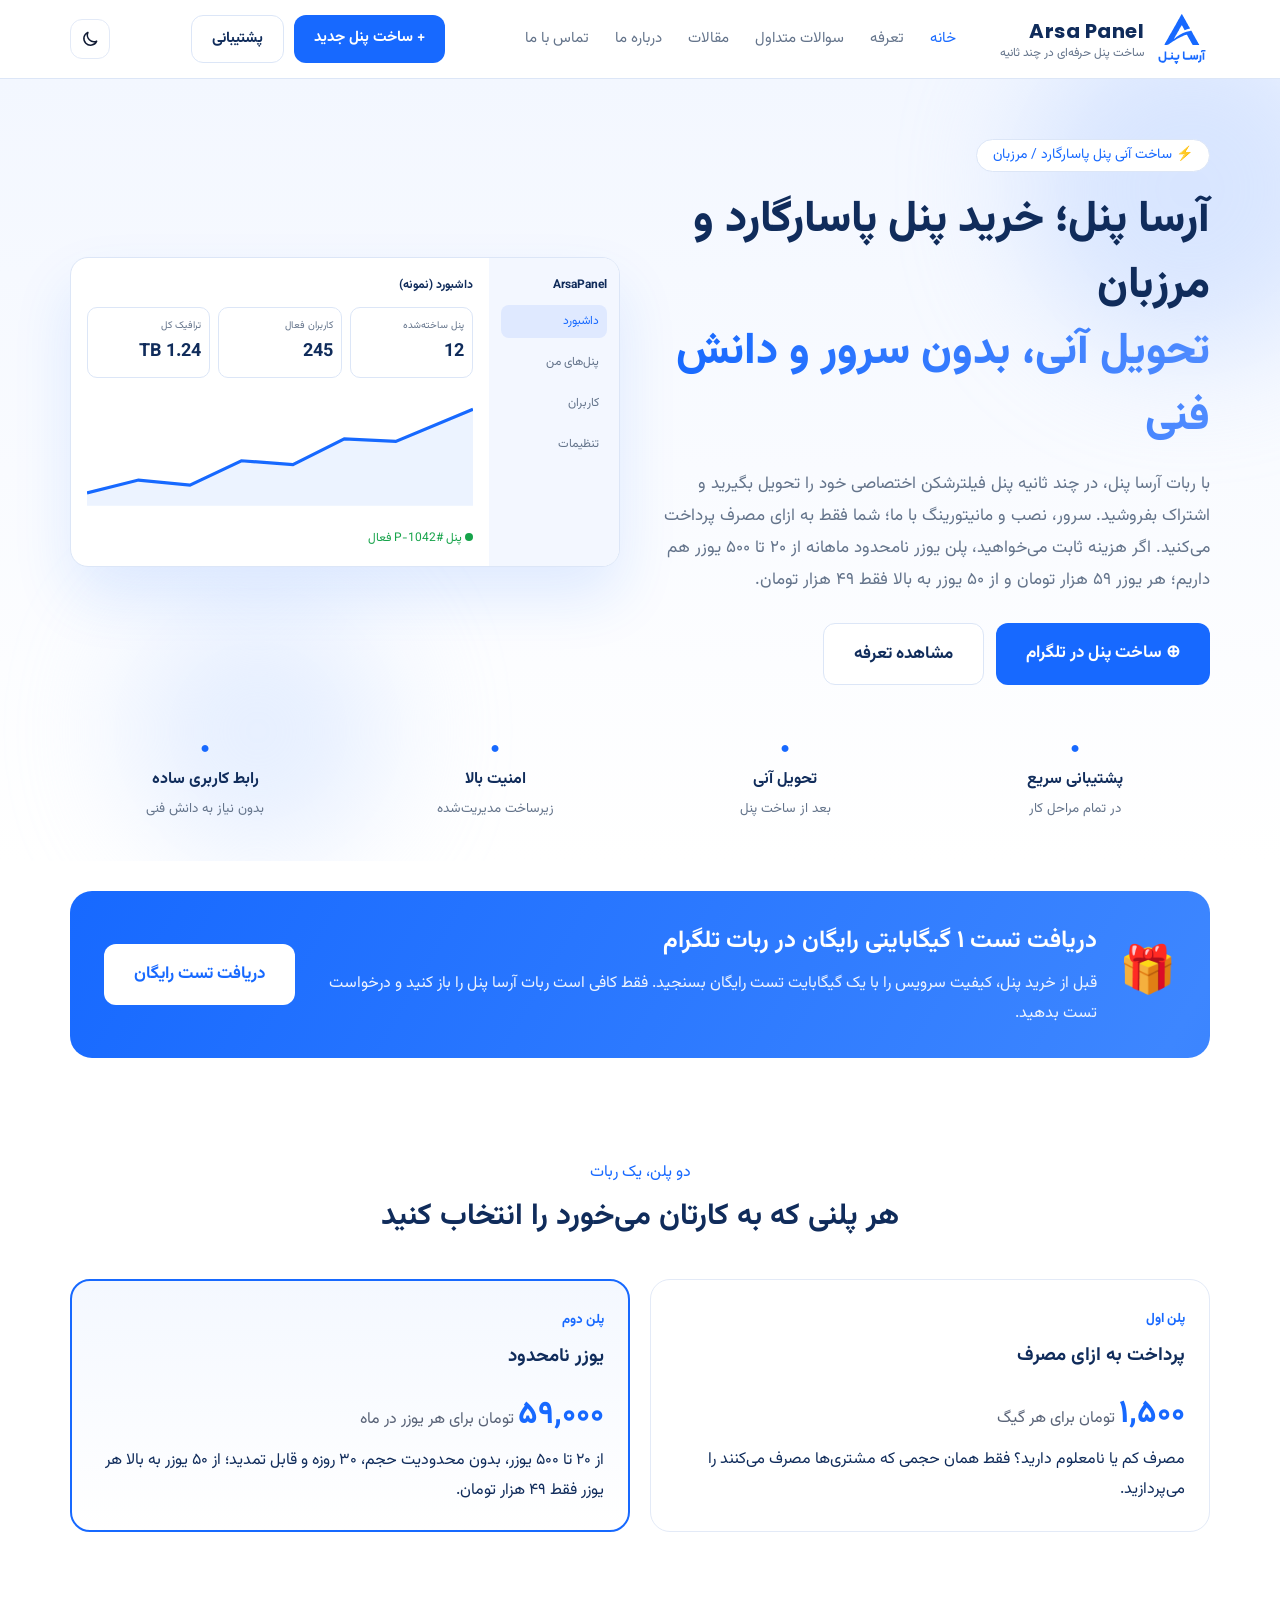
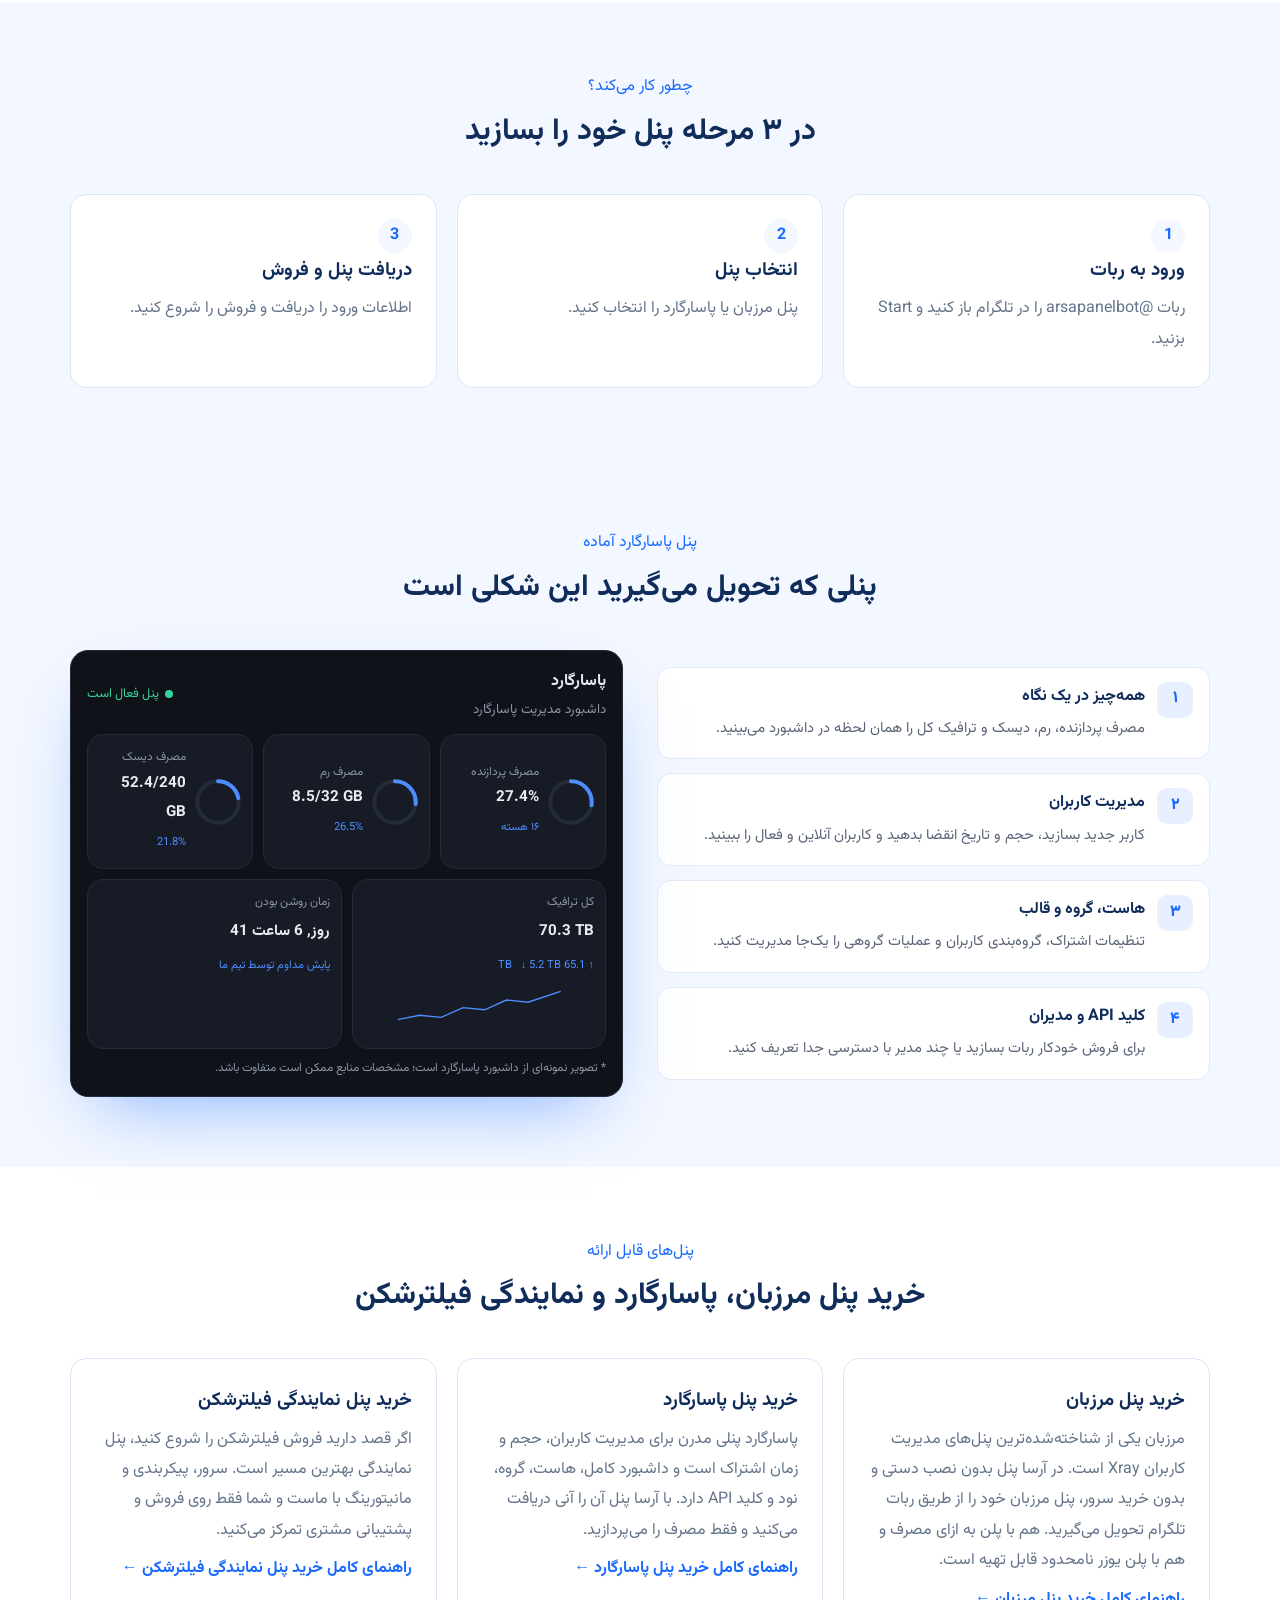
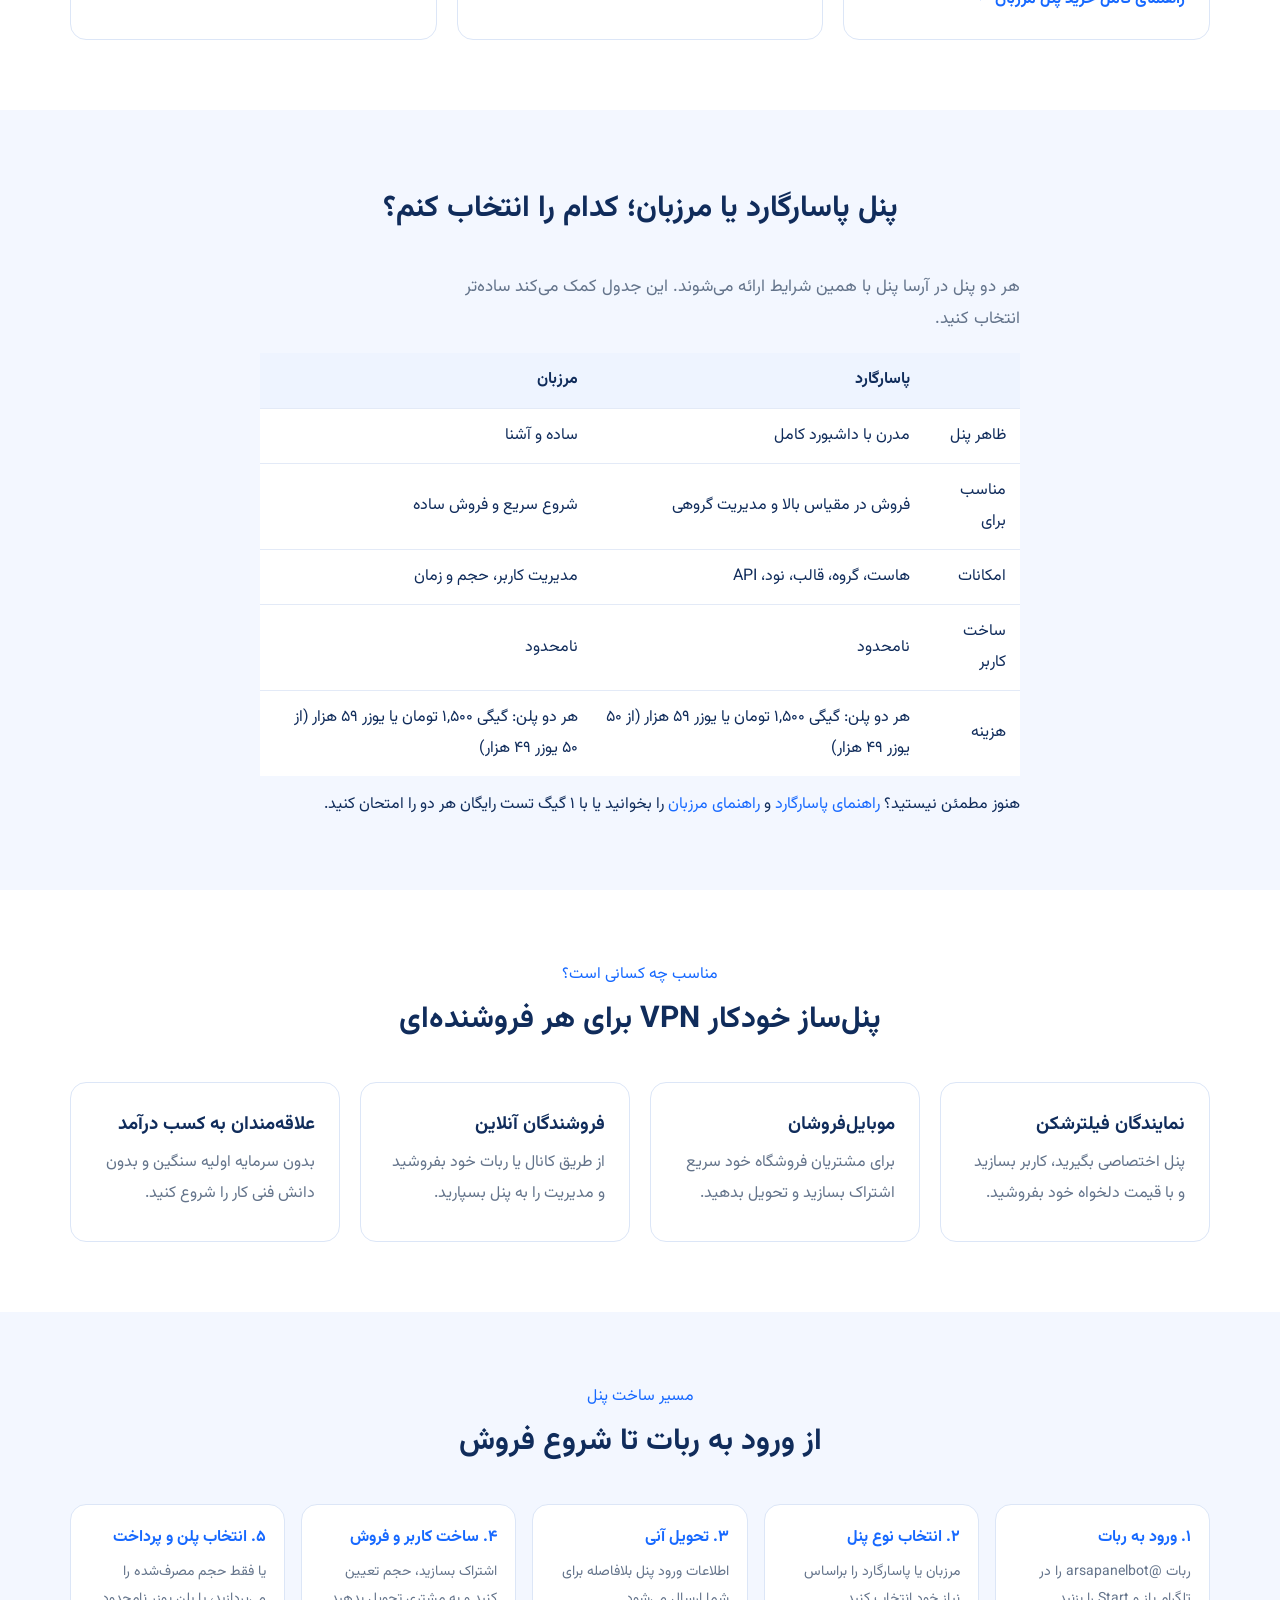
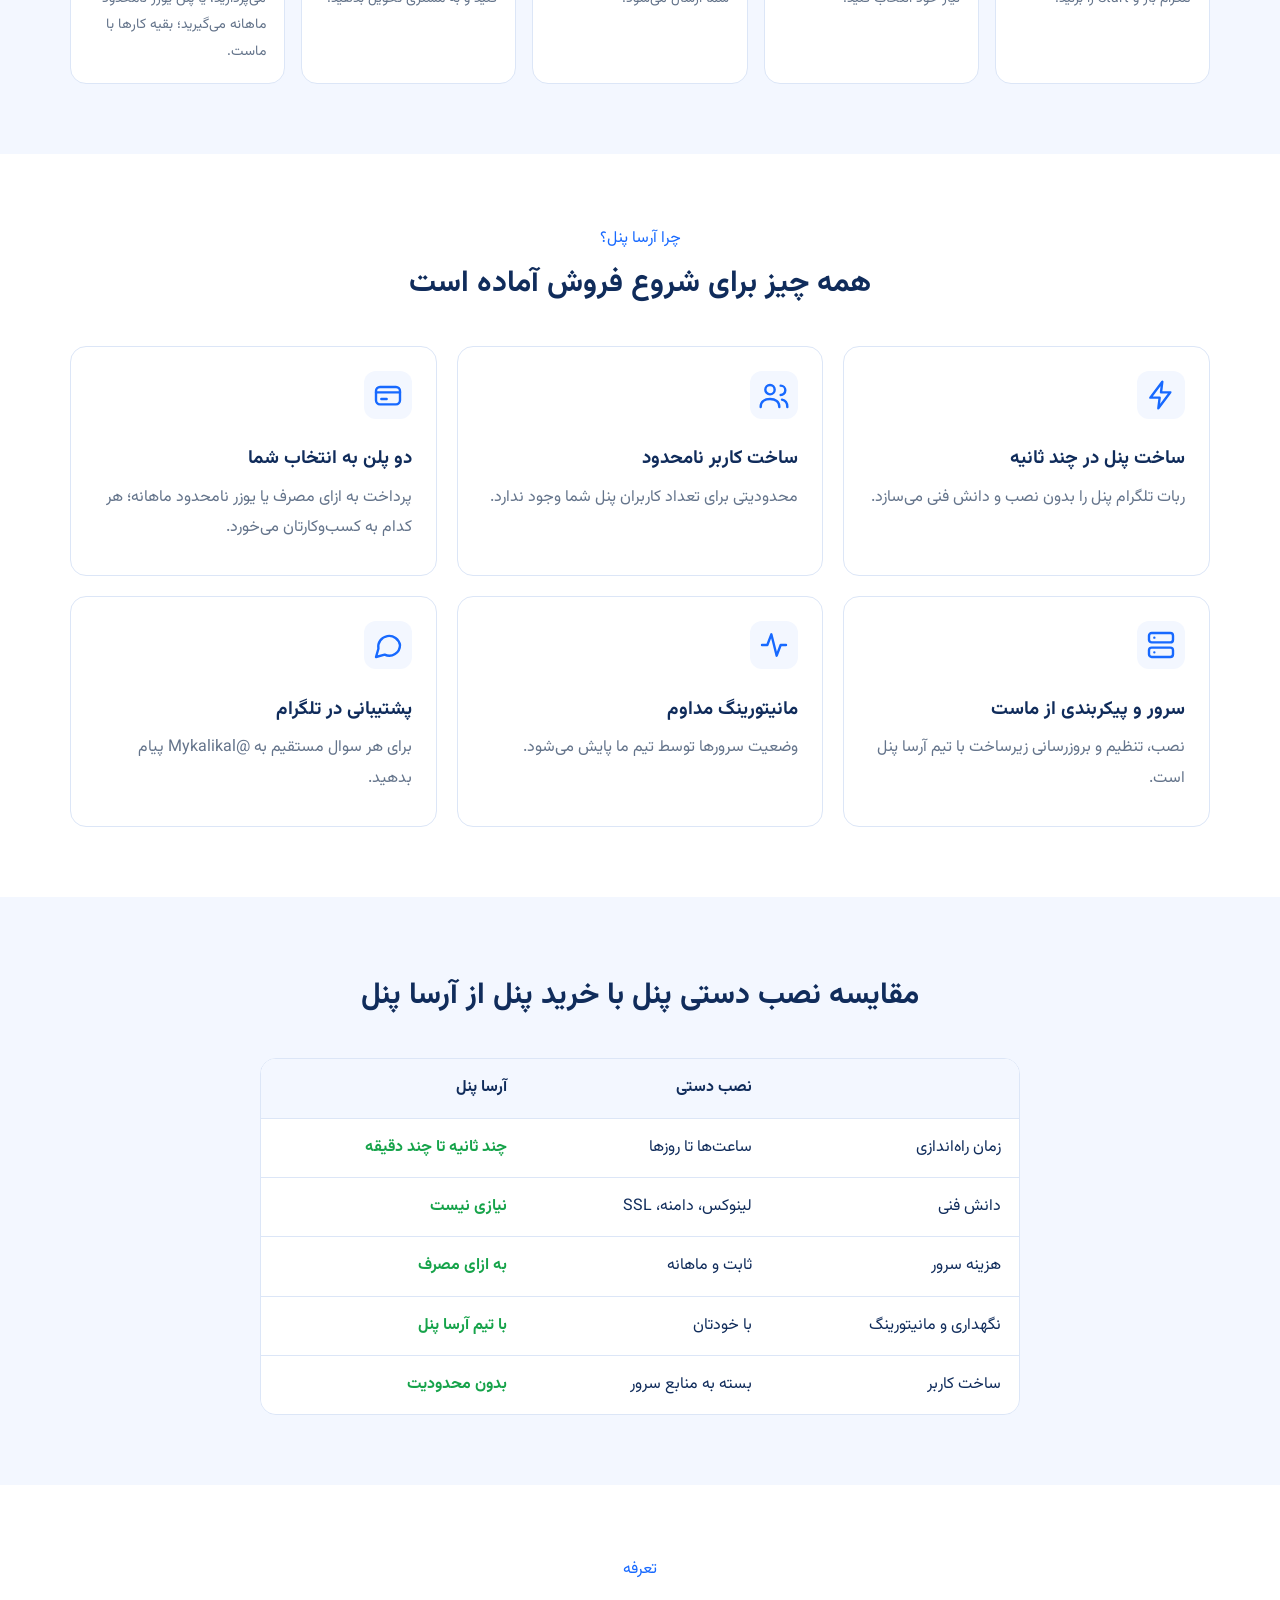
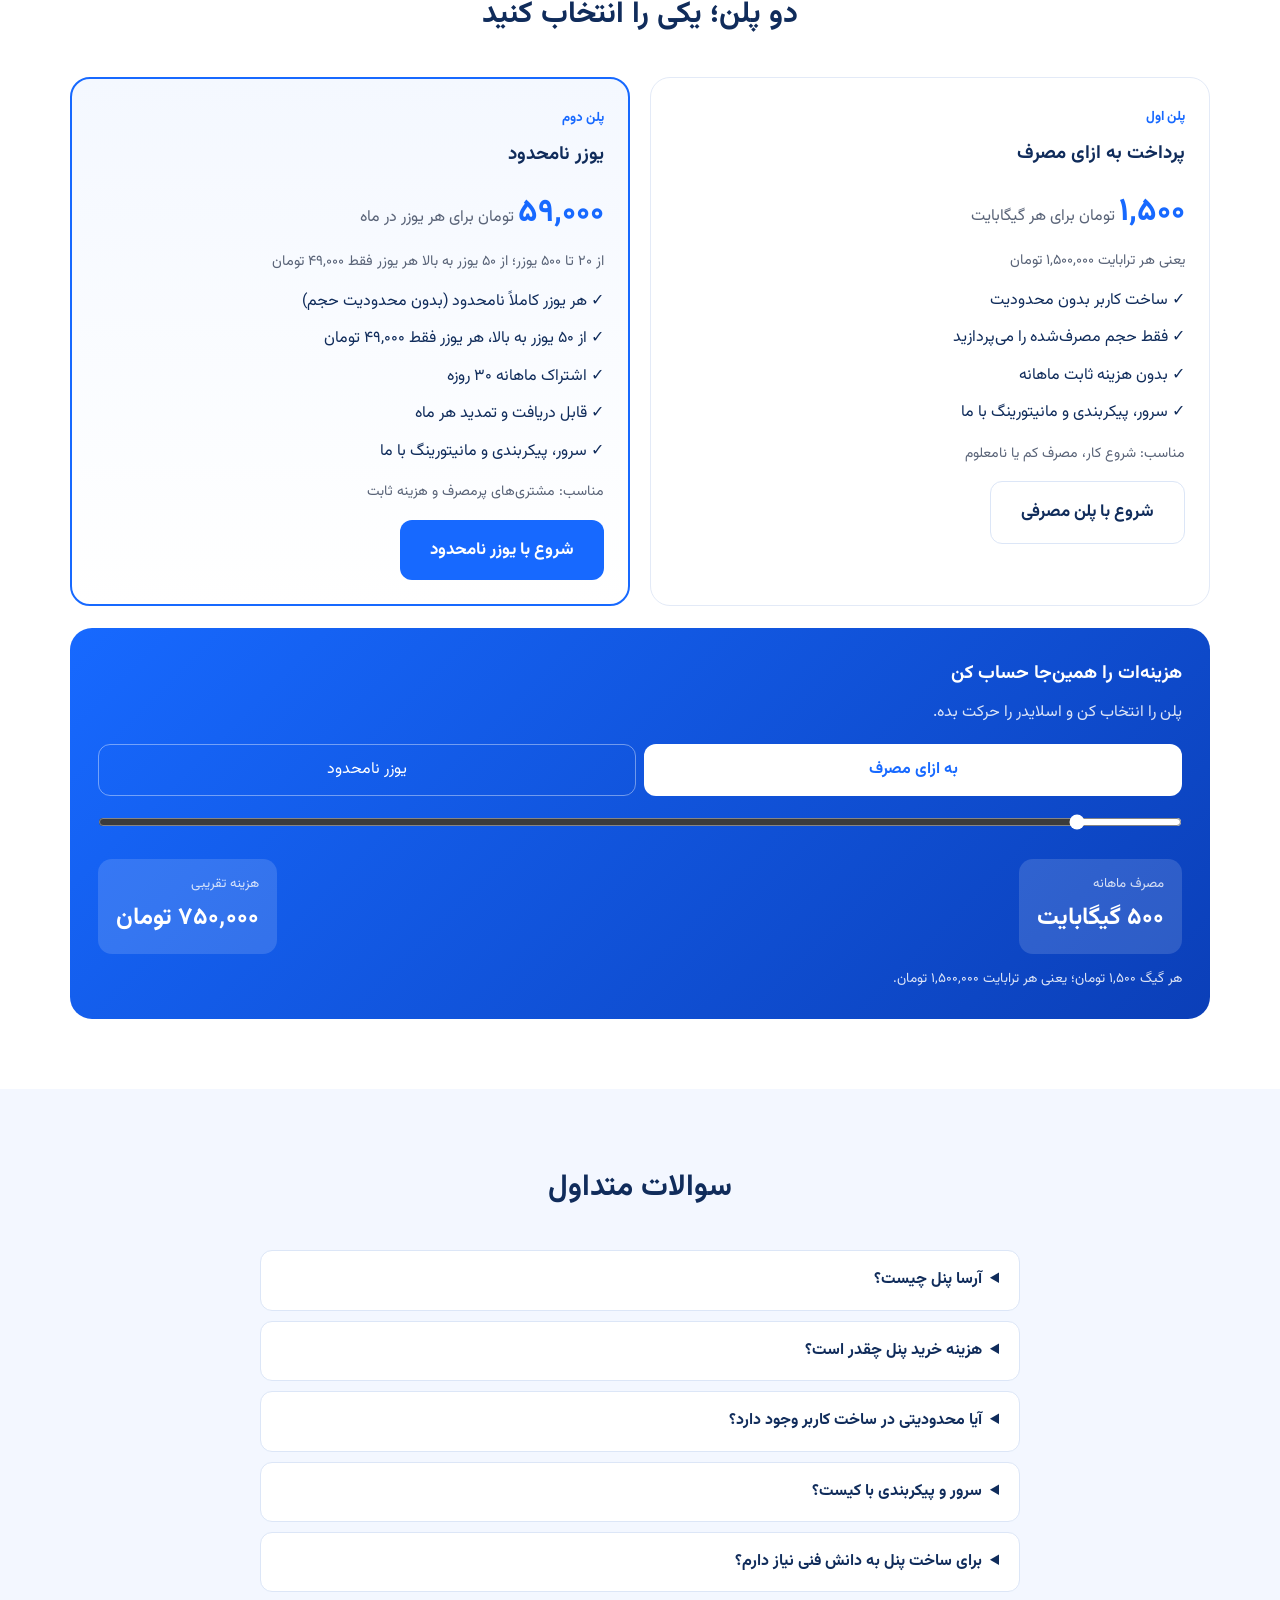
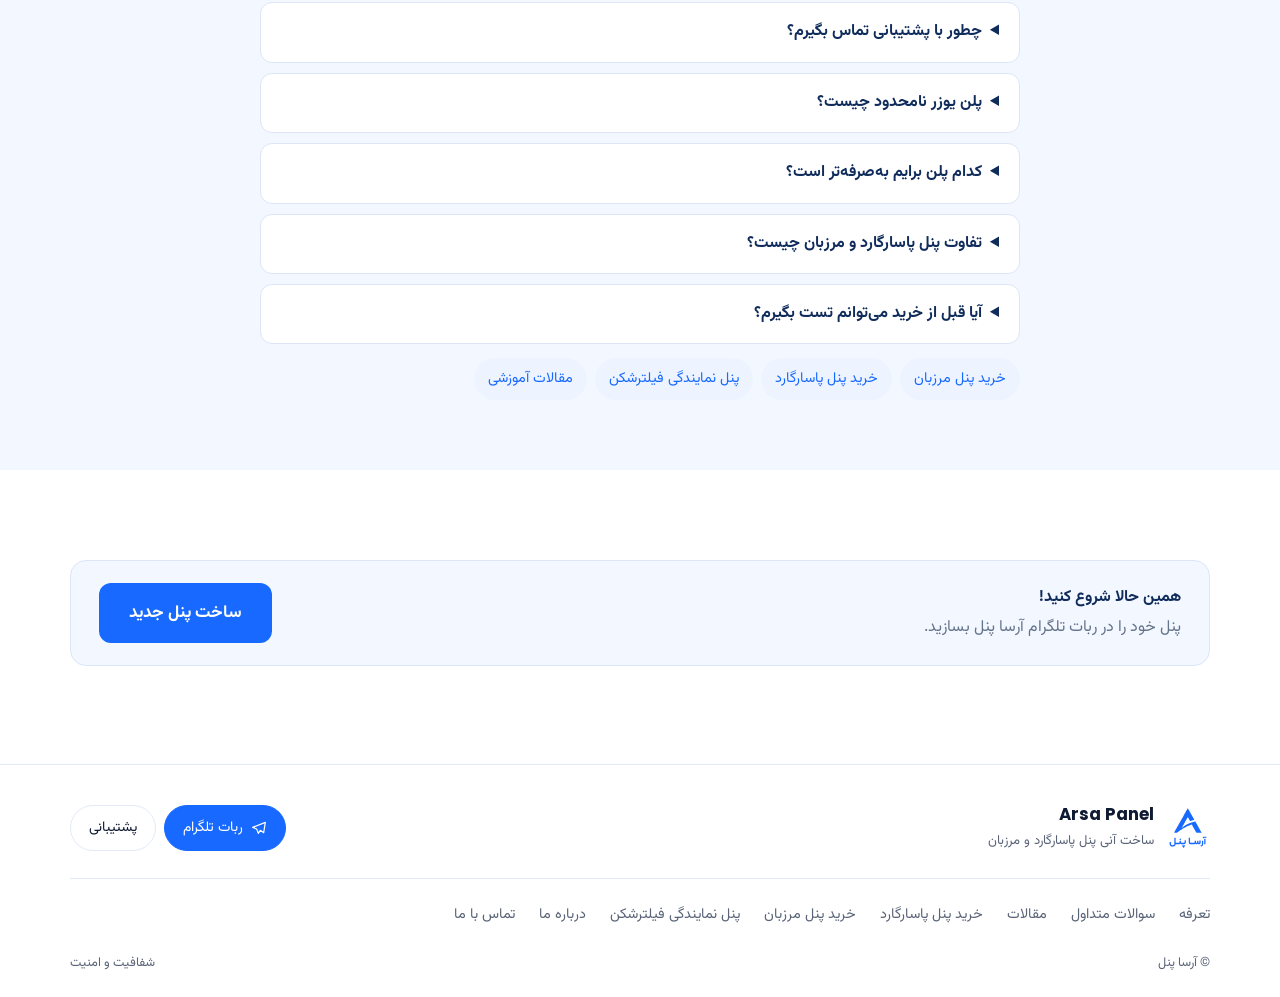
==== commit 571eb3a2: "Update index.html" ====
--- a/index.html
+++ b/index.html
@@ -1,7 +1,7 @@
-<!DOCTYPE html><html lang="fa" dir="rtl"><head><meta charset="utf-8"><meta name="viewport" content="width=device-width,initial-scale=1">
-<title>آرسا پنل؛ ساخت آنی پنل پاسارگارد و مرزبان</title><meta name="description" content="ساخت آنی پنل پاسارگارد و مرزبان با ربات تلگرام آرسا پنل. دو پلن: پرداخت به ازای مصرف از هر گیگابایت ۱,۵۰۰ تومان، یا یوزر نامحدود ماهانه (۲۰ تا ۵۰۰ یوزر) هر یوزر ۵۹ هزار تومان و از ۵۰ یوزر به بالا ۴۹ هزار تومان. ۱ گیگ تست رایگان."><meta name="keywords" content="خرید پنل پاسارگارد, خرید پنل مرزبان, پنل نمایندگی فیلترشکن, پنل ساز خودکار VPN, ساخت پنل vpn, پنل فروش فیلترشکن"><link rel="canonical" href="https://matinmok.github.io/arsapanel/"><meta name="robots" content="index,follow,max-image-preview:large">
-<meta name="theme-color" content="#1769FF"><meta property="og:type" content="website"><meta property="og:locale" content="fa_IR"><meta property="og:site_name" content="آرسا پنل"><meta property="og:title" content="آرسا پنل | ساخت آنی پنل پاسارگارد و مرزبان"><meta property="og:description" content="پنل پاسارگارد یا مرزبان خود را در چند ثانیه با ربات تلگرام بسازید. ساخت کاربر نامحدود، پلن پرداخت به ازای مصرف یا یوزر نامحدود و ۱ گیگ تست رایگان."><meta property="og:url" content="https://matinmok.github.io/arsapanel/"><meta name="twitter:card" content="summary"><meta name="twitter:title" content="آرسا پنل | ساخت آنی پنل پاسارگارد و مرزبان">
-<link rel="icon" href="https://matinmok.github.io/arsapanel/favicon.svg" type="image/svg+xml"><link rel="preconnect" href="https://fonts.googleapis.com"><link rel="preconnect" href="https://fonts.gstatic.com" crossorigin><link href="https://fonts.googleapis.com/css2?family=Vazirmatn:wght@400;500;700;800&family=Poppins:wght@600;700;800&display=swap" rel="stylesheet"><link rel="stylesheet" href="style.css">
+<!DOCTYPE html><html lang="fa" dir="rtl"><head><meta charset="utf-8"><script>(function(){try{var t=localStorage.getItem("theme");if(!t)t=matchMedia("(prefers-color-scheme:dark)").matches?"dark":"light";document.documentElement.setAttribute("data-theme",t)}catch(e){}})()</script><meta name="viewport" content="width=device-width,initial-scale=1">
+<title>آرسا پنل | خرید پنل پاسارگارد و مرزبان؛ ساخت آنی با ربات تلگرام</title><meta name="description" content="آرسا پنل؛ خرید پنل پاسارگارد و مرزبان با ربات تلگرام، تحویل آنی و بدون نیاز به سرور. پرداخت به ازای مصرف (هر گیگ ۱,۵۰۰ تومان) یا یوزر نامحدود ماهانه از ۴۹ هزار تومان. ۱ گیگ تست رایگان."><meta name="keywords" content="آرسا پنل, arsa panel, خرید پنل پاسارگارد, خرید پنل مرزبان, پنل نمایندگی فیلترشکن, پنل ساز VPN"><link rel="canonical" href="https://matinmok.github.io/arsapanel/"><meta name="robots" content="index,follow,max-image-preview:large">
+<meta name="theme-color" content="#1769FF"><meta name="color-scheme" content="light dark"><meta name="author" content="آرسا پنل"><meta property="og:type" content="website"><meta property="og:locale" content="fa_IR"><meta property="og:site_name" content="آرسا پنل"><meta property="og:title" content="آرسا پنل | خرید پنل پاسارگارد و مرزبان با تحویل آنی"><meta property="og:description" content="پنل پاسارگارد یا مرزبان خود را در چند ثانیه با ربات تلگرام بسازید. ساخت کاربر نامحدود، پلن پرداخت به ازای مصرف یا یوزر نامحدود و ۱ گیگ تست رایگان."><meta property="og:url" content="https://matinmok.github.io/arsapanel/"><meta name="twitter:card" content="summary"><meta name="twitter:title" content="آرسا پنل | خرید پنل پاسارگارد و مرزبان"><meta name="twitter:description" content="ساخت آنی پنل پاسارگارد و مرزبان با ربات تلگرام؛ پرداخت به ازای مصرف یا یوزر نامحدود. ۱ گیگ تست رایگان."><link rel="alternate" hreflang="fa-IR" href="https://matinmok.github.io/arsapanel/"><link rel="alternate" hreflang="x-default" href="https://matinmok.github.io/arsapanel/">
+<link rel="icon" href="https://matinmok.github.io/arsapanel/favicon.svg" type="image/svg+xml"><link rel="preconnect" href="https://fonts.googleapis.com"><link rel="preconnect" href="https://fonts.gstatic.com" crossorigin><link href="https://fonts.googleapis.com/css2?family=Vazirmatn:wght@400;500;700;800&family=Poppins:wght@600;700;800&display=swap" rel="stylesheet"><link rel="preload" as="style" href="style.css"><link rel="stylesheet" href="style.css">
 <style>
 .x-dash{background:#0f1218;color:#e8ecf4;border-radius:22px;padding:22px;box-shadow:0 30px 70px -30px rgba(23,105,255,.55);border:1px solid #232a38}
 .x-bar{display:flex;align-items:center;justify-content:space-between;gap:12px;margin-bottom:18px;flex-wrap:wrap}
@@ -53,14 +53,96 @@
 .x-nt{margin:12px 0 0!important;font-size:.85rem}
 @media(max-width:820px){.x-plans{grid-template-columns:1fr}}
 </style>
-<script type="application/ld+json">{"@context": "https://schema.org", "@type": "Organization", "name": "آرسا پنل", "url": "https://matinmok.github.io/arsapanel/", "sameAs": ["https://t.me/arsapanelbot", "https://t.me/Mykalikal"]}</script><script type="application/ld+json">{"@context": "https://schema.org", "@type": "WebSite", "name": "آرسا پنل", "url": "https://matinmok.github.io/arsapanel/", "inLanguage": "fa"}</script>
-<script type="application/ld+json">{"@context":"https://schema.org","@type":"Service","name":"ساخت آنی پنل پاسارگارد و مرزبان","provider":{"@type":"Organization","name":"آرسا پنل"},"serviceType":"پنل نمایندگی فیلترشکن","areaServed":"IR","offers":[{"@type":"Offer","name":"پلن پرداخت به ازای مصرف","price":"1500","priceCurrency":"IRT","description":"هر گیگابایت ۱,۵۰۰ تومان (هر ترابایت ۱,۵۰۰,۰۰۰ تومان)، پرداخت به ازای مصرف"},{"@type":"Offer","name":"پلن یوزر نامحدود (۲۰ تا ۴۹ یوزر)","price":"59000","priceCurrency":"IRT","description":"هر یوزر نامحدود ۵۹,۰۰۰ تومان در ماه (۳۰ روزه)، قابل تمدید"},{"@type":"Offer","name":"پلن یوزر نامحدود (۵۰ تا ۵۰۰ یوزر)","price":"49000","priceCurrency":"IRT","description":"از ۵۰ یوزر به بالا هر یوزر نامحدود ۴۹,۰۰۰ تومان در ماه (۳۰ روزه)، قابل تمدید"}]}</script>
+<style id="arsa-ui">
+:root{--mb:#fff;--mt:#0f1a33;--mm:#5a6478;--ml:#e3eaf7;--ms:#f5f8ff}
+html[data-theme=dark]{--mb:#0f1522;--mt:#eef2fa;--mm:#9aa6bd;--ml:#232c40;--ms:#121826;color-scheme:dark}
+.hd-tools{display:flex;gap:8px;align-items:center;margin-inline-start:auto}
+.ib{width:40px;height:40px;border-radius:12px;border:1px solid var(--ml);background:var(--mb);color:var(--mt);display:grid;place-items:center;cursor:pointer;padding:0;transition:.2s}
+.ib:hover{border-color:#1769FF;color:#1769FF}
+.ib svg{width:20px;height:20px;stroke:currentColor;fill:none;stroke-width:1.8;stroke-linecap:round;stroke-linejoin:round}
+.ib-m{display:none}.ic-sun{display:none}
+html[data-theme=dark] .ic-sun{display:block}html[data-theme=dark] .ic-moon{display:none}
+.burger{display:none!important}
+@media(max-width:900px){.nav,.hd-act{display:none!important}.ib-m{display:grid}}
+.ov{position:fixed;inset:0;background:rgba(5,10,20,.55);backdrop-filter:blur(3px);opacity:0;visibility:hidden;transition:opacity .3s,visibility 0s .3s;z-index:90}
+.dr{position:fixed;top:0;right:0;height:100%;width:min(320px,86vw);background:var(--mb);color:var(--mt);z-index:100;transform:translateX(100%);visibility:hidden;transition:transform .35s cubic-bezier(.2,.8,.2,1),visibility 0s .35s;display:flex;flex-direction:column;padding:18px;box-shadow:-24px 0 60px -24px rgba(0,0,0,.45);overflow-y:auto}
+.dr-open .dr{transform:none;visibility:visible;transition-delay:0s}
+.dr-open .ov{opacity:1;visibility:visible;transition-delay:0s}
+.dr-open{overflow:hidden}
+.dr-h{display:flex;justify-content:space-between;align-items:center;margin-bottom:20px}
+.dr-h span{display:flex;align-items:center;gap:10px;font:700 1.05rem Poppins,sans-serif}
+.dr nav{display:grid;gap:2px}
+.dr nav a{padding:12px 14px;border-radius:12px;color:var(--mt);text-decoration:none;font-weight:500;transition:.2s}
+.dr nav a:hover,.dr nav a.on{background:var(--ms);color:#1769FF}
+.dr h2{margin:20px 14px 6px;font-size:.78rem;color:var(--mm);font-weight:500}
+.dr-f{margin-top:auto;display:grid;gap:10px;padding-top:20px}
+.mf{border-top:1px solid var(--ml);padding:36px 0 22px;margin-top:8px}
+.mf-top{display:flex;justify-content:space-between;align-items:center;gap:18px;flex-wrap:wrap}
+.mf-l{display:flex;align-items:center;gap:12px;text-decoration:none;color:var(--mt)}
+.mf-l img{border-radius:12px}
+.mf-l b{display:block;font:700 1.05rem Poppins,sans-serif}
+.mf-l small{display:block;color:var(--mm);font-size:.82rem;margin-top:2px}
+.mf-act{display:flex;gap:8px;flex-wrap:wrap}
+.mf-pill{display:inline-flex;align-items:center;justify-content:center;gap:8px;padding:9px 18px;border-radius:99px;border:1px solid var(--ml);color:var(--mt);text-decoration:none;font-size:.88rem;transition:.2s}
+.mf-pill:hover{border-color:#1769FF;color:#1769FF}
+.mf-pill svg{width:16px;height:16px;stroke:currentColor;fill:none;stroke-width:1.8;stroke-linecap:round;stroke-linejoin:round}
+.mf-pri,.mf-pri:hover{background:#1769FF;border-color:#1769FF;color:#fff}
+.mf-pri:hover{background:#0f56d9}
+.mf-nav{display:flex;flex-wrap:wrap;gap:8px 24px;margin-top:24px;padding-top:22px;border-top:1px solid var(--ml)}
+.mf-nav a{color:var(--mm);text-decoration:none;font-size:.9rem;transition:color .2s}
+.mf-nav a:hover{color:#1769FF}
+.mf-b{display:flex;justify-content:space-between;flex-wrap:wrap;gap:8px;margin-top:22px;font-size:.8rem;color:var(--mm)}
+.mf-b a{color:var(--mm);text-decoration:none}.mf-b a:hover{color:#1769FF}
+@media(max-width:640px){.mf{padding:30px 0 18px}.mf-top{flex-direction:column;align-items:stretch;text-align:center}.mf-l{justify-content:center}.mf-act{display:grid;grid-template-columns:1fr 1fr}.mf-nav{justify-content:center;gap:10px 18px}.mf-b{flex-direction:column;align-items:center;text-align:center}}
+html[data-theme=dark] body,html[data-theme=dark] .hero,html[data-theme=dark] .sec{background:#0b0f17!important;color:#e7ecf6}
+html[data-theme=dark] .sec.alt{background:#0e131d!important}
+html[data-theme=dark] .hd{background:rgba(11,15,23,.88)!important;border-color:#232c40!important}
+html[data-theme=dark] .card,html[data-theme=dark] .x-pl,html[data-theme=dark] .x-ben div,html[data-theme=dark] .gift,html[data-theme=dark] .banner,html[data-theme=dark] .mock,html[data-theme=dark] .mk-main,html[data-theme=dark] .feats>div,html[data-theme=dark] .tw,html[data-theme=dark] .tl li,html[data-theme=dark] details{background:#121826!important;border-color:#232c40!important}
+html[data-theme=dark] .x-f{background:linear-gradient(180deg,#14213d,#121826)!important;border-color:#1769FF!important}
+html[data-theme=dark] .mk-st div,html[data-theme=dark] .x-cmp th,html[data-theme=dark] table th,html[data-theme=dark] .chip{background:#161d2d!important;color:#cfd8ea!important}
+html[data-theme=dark] .x-cmp td,html[data-theme=dark] table td,html[data-theme=dark] .x-cmp th{border-color:#232c40!important}
+html[data-theme=dark] :is(h1,h2,h3,h4,summary,.x-ben b,.tl b,.logo b,.mk-main b){color:#f1f4fa!important}
+html[data-theme=dark] :is(p,li,td,small,.lead,.kick,.x-pr,.x-sub,.x-for,.x-ben span,.tl span,.nav a){color:#a3aec4!important}
+html[data-theme=dark] .nav a.on,html[data-theme=dark] .kick,html[data-theme=dark] .x-pr b,html[data-theme=dark] .x-pl small{color:#6ea3ff!important}
+html[data-theme=dark] .card a,html[data-theme=dark] details a,html[data-theme=dark] .x-cmp a{color:#6ea3ff!important}
+html[data-theme=dark] .x-tags a{background:#162038;color:#6ea3ff}
+html[data-theme=dark] .x-tags a:hover{background:#1769FF;color:#fff}
+html[data-theme=dark] .btn-o{background:transparent!important;color:#e7ecf6!important;border-color:#2d3850!important}
+html[data-theme=dark] .btn-p{color:#fff!important}
+html[data-theme=dark] .x-ben i{background:#16233f;color:#6ea3ff}
+html[data-theme=dark] .ft-c svg{stroke:#6ea3ff}
+html[data-theme=dark] .x-calc,html[data-theme=dark] .x-calc *{color:#fff!important}
+html[data-theme=dark] .x-calc .x-tab .on{color:#1769FF!important}
+html[data-theme=dark] .x-dash small,html[data-theme=dark] .x-dash .x-note{color:#8b95a8!important}
+html[data-theme=dark] .x-dash :is(strong,b){color:#e7ecf6!important}
+html[data-theme=dark] .x-dash em{color:#4d8dff!important}
+html[data-theme=dark] .x-dash .x-live{color:#34d399!important}
+html[data-theme=dark] :is(table,thead,tbody,tr,td,th){background:transparent!important}
+html[data-theme=dark] :is(.tw,.x-tr){background:#121826!important;border:1px solid #232c40;border-radius:16px}
+html[data-theme=dark] :is(.x-cmp th,table th){background:#161d2d!important}
+html[data-theme=dark] .btn:not(.btn-p){background:transparent!important;color:#e7ecf6!important;border-color:#2d3850!important}
+html[data-theme=dark] :is(.gift-i,.num){background:#16233f!important;color:#6ea3ff!important}
+html[data-theme=dark] .banner b{color:#f1f4fa!important}
+html[data-theme=dark] .mock{background:#0f1522!important;border-color:#232c40!important}
+html[data-theme=dark] .mk-side{background:#0c111b!important}
+html[data-theme=dark] .mk-side :is(b,i){color:#9aa6bd!important;background:transparent!important}
+html[data-theme=dark] .mk-side i.on{background:#16233f!important;color:#6ea3ff!important}
+html[data-theme=dark] .mk-main{background:#121826!important}
+html[data-theme=dark] .mk-st div{background:#161d2d!important}
+html[data-theme=dark] .mk-ok{background:#0f2a22!important;color:#34d399!important}
+html[data-theme=dark] [data-wb]{background-color:#121826!important}
+html[data-theme=dark] [data-dt]{color:#a3aec4!important}
+@media(prefers-reduced-motion:reduce){.dr,.ov{transition:none}}
+</style>
+<script type="application/ld+json">{"@context":"https://schema.org","@type":"Organization","name":"آرسا پنل","alternateName":["Arsa Panel","ArsaPanel","arsapanel"],"url":"https://matinmok.github.io/arsapanel/","logo":"https://matinmok.github.io/arsapanel/favicon.svg","description":"ربات تلگرام ساخت آنی پنل پاسارگارد و مرزبان","sameAs":["https://t.me/arsapanelbot","https://t.me/Mykalikal"],"contactPoint":{"@type":"ContactPoint","contactType":"customer support","url":"https://t.me/Mykalikal","availableLanguage":"fa"}}</script><script type="application/ld+json">{"@context":"https://schema.org","@type":"WebSite","name":"آرسا پنل","alternateName":"Arsa Panel","url":"https://matinmok.github.io/arsapanel/","inLanguage":"fa"}</script><script type="application/ld+json">{"@context":"https://schema.org","@type":"WebPage","name":"آرسا پنل | خرید پنل پاسارگارد و مرزبان","url":"https://matinmok.github.io/arsapanel/","inLanguage":"fa","isPartOf":{"@type":"WebSite","url":"https://matinmok.github.io/arsapanel/"},"about":["پنل پاسارگارد","پنل مرزبان","پنل نمایندگی فیلترشکن"]}</script>
+<script type="application/ld+json">{"@context":"https://schema.org","@type":"Service","name":"ساخت آنی پنل پاسارگارد و مرزبان","provider":{"@type":"Organization","name":"آرسا پنل"},"serviceType":"پنل نمایندگی فیلترشکن","areaServed":"IR","offers":[{"@type":"Offer","name":"پلن پرداخت به ازای مصرف","price":"15000","priceCurrency":"IRR","description":"هر گیگابایت ۱,۵۰۰ تومان (هر ترابایت ۱,۵۰۰,۰۰۰ تومان)، پرداخت به ازای مصرف"},{"@type":"Offer","name":"پلن یوزر نامحدود (۲۰ تا ۴۹ یوزر)","price":"590000","priceCurrency":"IRR","description":"هر یوزر نامحدود ۵۹,۰۰۰ تومان در ماه (۳۰ روزه)، قابل تمدید"},{"@type":"Offer","name":"پلن یوزر نامحدود (۵۰ تا ۵۰۰ یوزر)","price":"490000","priceCurrency":"IRR","description":"از ۵۰ یوزر به بالا هر یوزر نامحدود ۴۹,۰۰۰ تومان در ماه (۳۰ روزه)، قابل تمدید"}]}</script>
 <script type="application/ld+json">{"@context":"https://schema.org","@type":"HowTo","name":"ساخت پنل پاسارگارد یا مرزبان با آرسا پنل","step":[{"@type":"HowToStep","name":"ورود به ربات","text":"ربات @arsapanelbot را در تلگرام باز کنید و Start بزنید."},{"@type":"HowToStep","name":"انتخاب پنل","text":"پنل پاسارگارد یا مرزبان را انتخاب کنید."},{"@type":"HowToStep","name":"دریافت اطلاعات ورود","text":"آدرس و اطلاعات ورود پنل بلافاصله ارسال می‌شود."},{"@type":"HowToStep","name":"ساخت کاربر و فروش","text":"اشتراک بسازید، حجم تعیین کنید و به مشتری بفروشید."}]}</script>
 <script type="application/ld+json">{"@context": "https://schema.org", "@type": "FAQPage", "mainEntity": [{"@type": "Question", "name": "آرسا پنل چیست؟", "acceptedAnswer": {"@type": "Answer", "text": "آرسا پنل یک ربات تلگرامی برای ساخت خودکار پنل فیلترشکن است. بدون دانش فنی، پنل مرزبان یا پاسارگارد خود را می‌سازید."}}, {"@type": "Question", "name": "هزینه خرید پنل چقدر است؟", "acceptedAnswer": {"@type": "Answer", "text": "دو پلن دارید: پرداخت به ازای مصرف که هر گیگابایت ۱,۵۰۰ تومان است (هر ترابایت ۱,۵۰۰,۰۰۰ تومان)، و پلن یوزر نامحدود که هر یوزر ۵۹,۰۰۰ تومان در ماه است (از ۵۰ یوزر به بالا هر یوزر ۴۹,۰۰۰ تومان)."}}, {"@type": "Question", "name": "آیا محدودیتی در ساخت کاربر وجود دارد؟", "acceptedAnswer": {"@type": "Answer", "text": "خیر، ساخت کاربر در پنل‌های شما محدودیتی ندارد."}}, {"@type": "Question", "name": "سرور و پیکربندی با کیست؟", "acceptedAnswer": {"@type": "Answer", "text": "همه سرورها، پیکربندی و مانیتورینگ با تیم آرسا پنل است."}}, {"@type": "Question", "name": "برای ساخت پنل به دانش فنی نیاز دارم؟", "acceptedAnswer": {"@type": "Answer", "text": "خیر. کافی است ربات @arsapanelbot را در تلگرام باز کنید و مراحل را دنبال کنید."}}, {"@type": "Question", "name": "چطور با پشتیبانی تماس بگیرم؟", "acceptedAnswer": {"@type": "Answer", "text": "از طریق تلگرام به @Mykalikal پیام بدهید."}}, {"@type": "Question", "name": "تفاوت پنل پاسارگارد و مرزبان چیست؟", "acceptedAnswer": {"@type": "Answer", "text": "مرزبان پنل شناخته‌شده و پرکاربرد است و پاسارگارد پنلی مدرن‌تر با داشبورد کامل، مدیریت هاست، گروه و نود. هر دو را می‌توانید در آرسا پنل بسازید."}}, {"@type": "Question", "name": "آیا قبل از خرید می‌توانم تست بگیرم؟", "acceptedAnswer": {"@type": "Answer", "text": "بله، در ربات تلگرام ۱ گیگابایت تست رایگان دریافت می‌کنید."}},{"@type":"Question","name":"پلن یوزر نامحدود چیست؟","acceptedAnswer":{"@type":"Answer","text":"پنلی از ۲۰ تا ۵۰۰ یوزر که هر یوزر آن بدون محدودیت حجم است و ماهانه (۳۰ روزه) دریافت و تمدید می‌شود. قیمت هر یوزر نامحدود ۵۹,۰۰۰ تومان است و از ۵۰ یوزر به بالا ۴۹,۰۰۰ تومان."}},{"@type":"Question","name":"کدام پلن برایم به‌صرفه‌تر است؟","acceptedAnswer":{"@type":"Answer","text":"اگر مصرف مشتری‌هایتان کم یا نامعلوم است پلن به ازای مصرف را بگیرید. اگر مشتری‌های پرمصرف دارید و هزینه ثابت و قابل پیش‌بینی می‌خواهید، پلن یوزر نامحدود مناسب‌تر است؛ به‌خصوص از ۵۰ یوزر به بالا که هر یوزر ۴۹,۰۰۰ تومان است."}}]}</script></head><body>
 <header class="hd"><div class="wrap hd-in"><a class="logo" href="./"><img src="https://matinmok.github.io/arsapanel/favicon.svg" width="56" height="56" alt="Arsa Panel"><span><b style="font-family:'Poppins',sans-serif;letter-spacing:.5px">Arsa Panel</b><small>ساخت پنل حرفه‌ای در چند ثانیه</small></span></a>
 <button class="burger" aria-label="منو" aria-expanded="false">☰</button><nav class="nav" aria-label="منوی اصلی"><a href="./" class=on>خانه</a><a href="./#pricing">تعرفه</a><a href="./#faq">سوالات متداول</a><a href="articles.html">مقالات</a><a href="about.html">درباره ما</a><a href="contact.html">تماس با ما</a></nav>
-<div class="hd-act"><a class="btn btn-p" href="https://t.me/arsapanelbot" rel="noopener" target="_blank">+ ساخت پنل جدید</a><a class="btn btn-o" href="https://t.me/Mykalikal" rel="noopener" target="_blank">پشتیبانی</a></div></div></header>
-<main><section class="hero"><div class="wrap hero-g"><div><span class="chip">⚡ ساخت آنی پنل پاسارگارد / مرزبان</span><h1>ساخت آنی پنل پاسارگارد و مرزبان <em>بدون سرور، بدون دانش فنی</em></h1>
+<div class="hd-act"><a class="btn btn-p" href="https://t.me/arsapanelbot" rel="noopener" target="_blank">+ ساخت پنل جدید</a><a class="btn btn-o" href="https://t.me/Mykalikal" rel="noopener" target="_blank">پشتیبانی</a></div><div class="hd-tools"><button type="button" class="ib" id="thb" aria-label="تغییر حالت تیره / روشن"><svg class="ic-moon" viewBox="0 0 24 24" aria-hidden="true"><path d="M20 14.5A8 8 0 0 1 9.5 4 8 8 0 1 0 20 14.5z"/></svg><svg class="ic-sun" viewBox="0 0 24 24" aria-hidden="true"><circle cx="12" cy="12" r="4"/><path d="M12 2v2M12 20v2M4.9 4.9l1.4 1.4M17.7 17.7l1.4 1.4M2 12h2M20 12h2M4.9 19.1l1.4-1.4M17.7 6.3l1.4-1.4"/></svg></button><button type="button" class="ib ib-m" id="mb" aria-label="باز کردن منو" aria-controls="dr" aria-expanded="false"><svg viewBox="0 0 24 24" aria-hidden="true"><path d="M4 7h16M4 12h16M4 17h10"/></svg></button></div></div></header>
+<div class="ov" id="ov"></div><aside class="dr" id="dr" role="dialog" aria-modal="true" aria-label="منوی سایت"><div class="dr-h"><span><img src="https://matinmok.github.io/arsapanel/favicon.svg" width="34" height="34" alt="">Arsa Panel</span><button type="button" class="ib" id="dc" aria-label="بستن منو"><svg viewBox="0 0 24 24" aria-hidden="true"><path d="M6 6l12 12M18 6L6 18"/></svg></button></div><nav aria-label="منوی موبایل"><a href="./" class="on">خانه</a><a href="./#pricing">تعرفه</a><a href="./#faq">سوالات متداول</a><a href="articles.html">مقالات</a><a href="about.html">درباره ما</a><a href="contact.html">تماس با ما</a><h2>راهنماها</h2><a href="buy-pasarguard.html">خرید پنل پاسارگارد</a><a href="buy-marzban-panel.html">خرید پنل مرزبان</a><a href="reseller-vpn-panel.html">پنل نمایندگی فیلترشکن</a></nav><div class="dr-f"><a class="btn btn-p btn-l" href="https://t.me/arsapanelbot" target="_blank" rel="noopener">+ ساخت پنل جدید</a><a class="btn btn-o btn-l" href="https://t.me/Mykalikal" target="_blank" rel="noopener">پشتیبانی</a></div></aside>
+<main><section class="hero"><div class="wrap hero-g"><div><span class="chip">⚡ ساخت آنی پنل پاسارگارد / مرزبان</span><h1>آرسا پنل؛ خرید پنل پاسارگارد و مرزبان <em>تحویل آنی، بدون سرور و دانش فنی</em></h1>
 <p class="lead">با ربات آرسا پنل، در چند ثانیه پنل فیلترشکن اختصاصی خود را تحویل بگیرید و اشتراک بفروشید. سرور، نصب و مانیتورینگ با ما؛ شما فقط به ازای مصرف پرداخت می‌کنید. اگر هزینه ثابت می‌خواهید، پلن یوزر نامحدود ماهانه از ۲۰ تا ۵۰۰ یوزر هم داریم؛ هر یوزر ۵۹ هزار تومان و از ۵۰ یوزر به بالا فقط ۴۹ هزار تومان.</p>
 <div class="cta"><a class="btn btn-p btn-l" href="https://t.me/arsapanelbot" target="_blank" rel="noopener">⊕ ساخت پنل در تلگرام</a><a class="btn btn-o btn-l" href="#pricing">مشاهده تعرفه</a></div></div><div class="mock" aria-hidden="true"><div class="mk-side"><b>ArsaPanel</b><i class="on">داشبورد</i><i>پنل‌های من</i><i>کاربران</i><i>تنظیمات</i></div><div class="mk-main"><h4>داشبورد (نمونه)</h4><div class="mk-st"><div><small>پنل ساخته‌شده</small><b>12</b></div><div><small>کاربران فعال</small><b>245</b></div><div><small>ترافیک کل</small><b>1.24 TB</b></div></div><svg viewBox="0 0 300 90" class="chart" role="img" aria-label="نمونه نمودار مصرف"><path d="M0 80 L40 70 L80 74 L120 55 L160 58 L200 38 L240 40 L300 15" fill="none" stroke="#1769FF" stroke-width="2.5"/><path d="M0 80 L40 70 L80 74 L120 55 L160 58 L200 38 L240 40 L300 15 V90 H0Z" fill="#1769FF" opacity=".08"/></svg><div class="mk-ok"><span class="dot"></span> پنل #P-1042 فعال</div></div></div></div>
 <div class="wrap feats"><div><span>●</span><b>پشتیبانی سریع</b><small>در تمام مراحل کار</small></div><div><span>●</span><b>تحویل آنی</b><small>بعد از ساخت پنل</small></div><div><span>●</span><b>امنیت بالا</b><small>زیرساخت مدیریت‌شده</small></div><div><span>●</span><b>رابط کاربری ساده</b><small>بدون نیاز به دانش فنی</small></div></div></section>
@@ -103,12 +185,8 @@
 <section class="sec alt" id="faq"><div class="wrap narrow"><h2>سوالات متداول</h2><details><summary>آرسا پنل چیست؟</summary><p>آرسا پنل یک ربات تلگرامی برای ساخت خودکار پنل فیلترشکن است. بدون دانش فنی، پنل مرزبان یا پاسارگارد خود را می‌سازید.</p></details><details><summary>هزینه خرید پنل چقدر است؟</summary><p>دو پلن دارید: پرداخت به ازای مصرف که هر گیگابایت ۱,۵۰۰ تومان است (هر ترابایت ۱,۵۰۰,۰۰۰ تومان)، و پلن یوزر نامحدود که هر یوزر ۵۹,۰۰۰ تومان در ماه است (از ۵۰ یوزر به بالا هر یوزر ۴۹,۰۰۰ تومان).</p></details><details><summary>آیا محدودیتی در ساخت کاربر وجود دارد؟</summary><p>خیر، ساخت کاربر در پنل‌های شما محدودیتی ندارد.</p></details><details><summary>سرور و پیکربندی با کیست؟</summary><p>همه سرورها، پیکربندی و مانیتورینگ با تیم آرسا پنل است.</p></details><details><summary>برای ساخت پنل به دانش فنی نیاز دارم؟</summary><p>خیر. کافی است ربات @arsapanelbot را در تلگرام باز کنید و مراحل را دنبال کنید.</p></details><details><summary>چطور با پشتیبانی تماس بگیرم؟</summary><p>از طریق تلگرام به @Mykalikal پیام بدهید.</p></details><details><summary>پلن یوزر نامحدود چیست؟</summary><p>پنلی از ۲۰ تا ۵۰۰ یوزر که هر یوزر آن بدون محدودیت حجم است و ماهانه (۳۰ روزه) دریافت و تمدید می‌شود. قیمت هر یوزر نامحدود ۵۹,۰۰۰ تومان است و از ۵۰ یوزر به بالا ۴۹,۰۰۰ تومان.</p></details><details><summary>کدام پلن برایم به‌صرفه‌تر است؟</summary><p>اگر مصرف مشتری‌هایتان کم یا نامعلوم است پلن به ازای مصرف را بگیرید. اگر مشتری‌های پرمصرف دارید و هزینه ثابت و قابل پیش‌بینی می‌خواهید، پلن یوزر نامحدود مناسب‌تر است؛ به‌خصوص از ۵۰ یوزر به بالا که هر یوزر ۴۹,۰۰۰ تومان است.</p></details><details><summary>تفاوت پنل پاسارگارد و مرزبان چیست؟</summary><p>مرزبان پنلی شناخته‌شده و ساده است و پاسارگارد پنلی مدرن‌تر با داشبورد کامل، هاست، گروه و نود. هر دو را می‌توانید در آرسا پنل بسازید.</p></details><details><summary>آیا قبل از خرید می‌توانم تست بگیرم؟</summary><p>بله، در ربات تلگرام ۱ گیگابایت تست رایگان دریافت می‌کنید.</p></details>
 <div class="x-tags"><a href="buy-marzban-panel.html">خرید پنل مرزبان</a><a href="buy-pasarguard.html">خرید پنل پاسارگارد</a><a href="reseller-vpn-panel.html">پنل نمایندگی فیلترشکن</a><a href="articles.html">مقالات آموزشی</a></div></div></section>
 
-<section class="sec"><div class="wrap"><div class="banner"><div><b>همین حالا شروع کنید!</b><p>پنل خود را در ربات تلگرام آرسا پنل بسازید.</p></div><a class="btn btn-p btn-l" href="https://t.me/arsapanelbot" target="_blank" rel="noopener">ساخت پنل جدید</a></div>
-<p class="proto">سازگار با: V2Ray · VMess · VLESS · Trojan · Shadowsocks</p></div></section></main>
-<footer class="ft"><div class="wrap"><div class="ft-g"><div><a class="logo" href="./"><img src="https://matinmok.github.io/arsapanel/favicon.svg" width="56" height="56" alt="Arsa Panel"><span><b style="font-family:'Poppins',sans-serif;letter-spacing:.5px">Arsa Panel</b></span></a><p>پنل‌ساز خودکار VPN؛ خرید پنل مرزبان، خرید پنل پاسارگارد و خرید پنل نمایندگی فیلترشکن با پرداخت به ازای مصرف.</p></div>
-<div><h3>صفحات</h3><a href="./" class=on>خانه</a><a href="./#pricing">تعرفه</a><a href="./#faq">سوالات متداول</a><a href="articles.html">مقالات</a><a href="about.html">درباره ما</a><a href="contact.html">تماس با ما</a></div><div><h3>مقالات</h3><a href="buy-marzban-panel.html">خرید پنل مرزبان</a><a href="buy-pasarguard.html">خرید پنل پاسارگارد</a><a href="reseller-vpn-panel.html">خرید پنل نمایندگی فیلترشکن</a></div>
-<div><h3>ارتباط</h3><a href="https://t.me/arsapanelbot" target="_blank" rel="noopener">ربات: @arsapanelbot</a><a href="https://t.me/Mykalikal" target="_blank" rel="noopener">پشتیبانی: @Mykalikal</a></div></div>
-<div class="ft-b">© آرسا پنل | <a href="trust.html">شفافیت و امنیت</a></div></div></footer><script src="script.js"></script>
+<section class="sec"><div class="wrap"><div class="banner"><div><b>همین حالا شروع کنید!</b><p>پنل خود را در ربات تلگرام آرسا پنل بسازید.</p></div><a class="btn btn-p btn-l" href="https://t.me/arsapanelbot" target="_blank" rel="noopener">ساخت پنل جدید</a></div></div></section></main>
+<footer class="mf"><div class="wrap"><div class="mf-top"><a class="mf-l" href="./"><img src="https://matinmok.github.io/arsapanel/favicon.svg" width="44" height="44" alt="آرسا پنل"><span><b>Arsa Panel</b><small>ساخت آنی پنل پاسارگارد و مرزبان</small></span></a><div class="mf-act"><a class="mf-pill mf-pri" href="https://t.me/arsapanelbot" target="_blank" rel="noopener"><svg viewBox="0 0 24 24" aria-hidden="true"><path d="M21.5 3.5 2.5 11l6 2.5L11 20l3-4.5 5 3.500z"/></svg>ربات تلگرام</a><a class="mf-pill" href="https://t.me/Mykalikal" target="_blank" rel="noopener">پشتیبانی</a></div></div><nav class="mf-nav" aria-label="پیوندهای فوتر"><a href="./#pricing">تعرفه</a><a href="./#faq">سوالات متداول</a><a href="articles.html">مقالات</a><a href="buy-pasarguard.html">خرید پنل پاسارگارد</a><a href="buy-marzban-panel.html">خرید پنل مرزبان</a><a href="reseller-vpn-panel.html">پنل نمایندگی فیلترشکن</a><a href="about.html">درباره ما</a><a href="contact.html">تماس با ما</a></nav><div class="mf-b"><span>© آرسا پنل</span><a href="trust.html">شفافیت و امنیت</a></div></div></footer><script src="script.js"></script>
 <script>
 (function(){var fa=function(n){return n.toLocaleString('fa-IR')};
 var r=document.getElementById('xr'),m=1;
@@ -127,4 +205,26 @@
 if(!('IntersectionObserver' in window)){els.forEach(run);return}
 var io=new IntersectionObserver(function(e){e.forEach(function(x){if(x.isIntersecting){run(x.target);io.unobserve(x.target)}})},{threshold:.2});
 els.forEach(function(e){io.observe(e)})})();
+</script>
+<script>
+(function(){var d=document,r=d.documentElement,b=d.getElementById('thb'),m=d.getElementById('mb'),c=d.getElementById('dc'),o=d.getElementById('ov'),p=d.getElementById('dr');
+function tc(t){var e=d.querySelector('meta[name=theme-color]');if(e)e.setAttribute('content',t=='dark'?'#0b0f17':'#1769FF')}
+tc(r.getAttribute('data-theme'));
+if(b)b.onclick=function(){var t=r.getAttribute('data-theme')=='dark'?'light':'dark';r.setAttribute('data-theme',t);try{localStorage.setItem('theme',t)}catch(e){}tc(t)};
+function op(){r.classList.add('dr-open');m.setAttribute('aria-expanded','true');setTimeout(function(){c.focus()},60)}
+function cl(){r.classList.remove('dr-open');m.setAttribute('aria-expanded','false');m.focus()}
+if(m&&p){m.onclick=op;c.onclick=cl;o.onclick=cl;p.querySelectorAll('a').forEach(function(a){a.addEventListener('click',function(){r.classList.remove('dr-open')})});
+d.addEventListener('keydown',function(e){if(e.key=='Escape'&&r.classList.contains('dr-open'))cl()});
+matchMedia('(min-width:901px)').addEventListener('change',function(q){if(q.matches)r.classList.remove('dr-open')})}})();
+</script><script>
+(function(){var d=document,r=d.documentElement;
+function fx(){d.querySelectorAll('[data-wb],[data-dt]').forEach(function(e){e.removeAttribute('data-wb');e.removeAttribute('data-dt')});
+if(r.getAttribute('data-theme')!='dark')return;
+d.body.querySelectorAll('*').forEach(function(e){if(e.closest('.x-dash,.x-calc,.btn-p,.mf-pri,svg,script,style'))return;
+var s=getComputedStyle(e),b=s.backgroundColor.match(/[\d.]+/g);
+if(b&&(b.length<4||+b[3]>.6)&&+b[0]>200&&+b[1]>200&&+b[2]>200)e.setAttribute('data-wb','1');
+var c=s.color.match(/[\d.]+/g);
+if(c&&(+c[0]+ +c[1]+ +c[2])<330&&Array.prototype.some.call(e.childNodes,function(n){return n.nodeType==3&&n.textContent.trim()}))e.setAttribute('data-dt','1')})}
+var t=d.getElementById('thb');if(t)t.addEventListener('click',function(){setTimeout(fx,450)});
+window.addEventListener('load',function(){setTimeout(fx,200);setTimeout(fx,900)})})();
 </script></body></html>
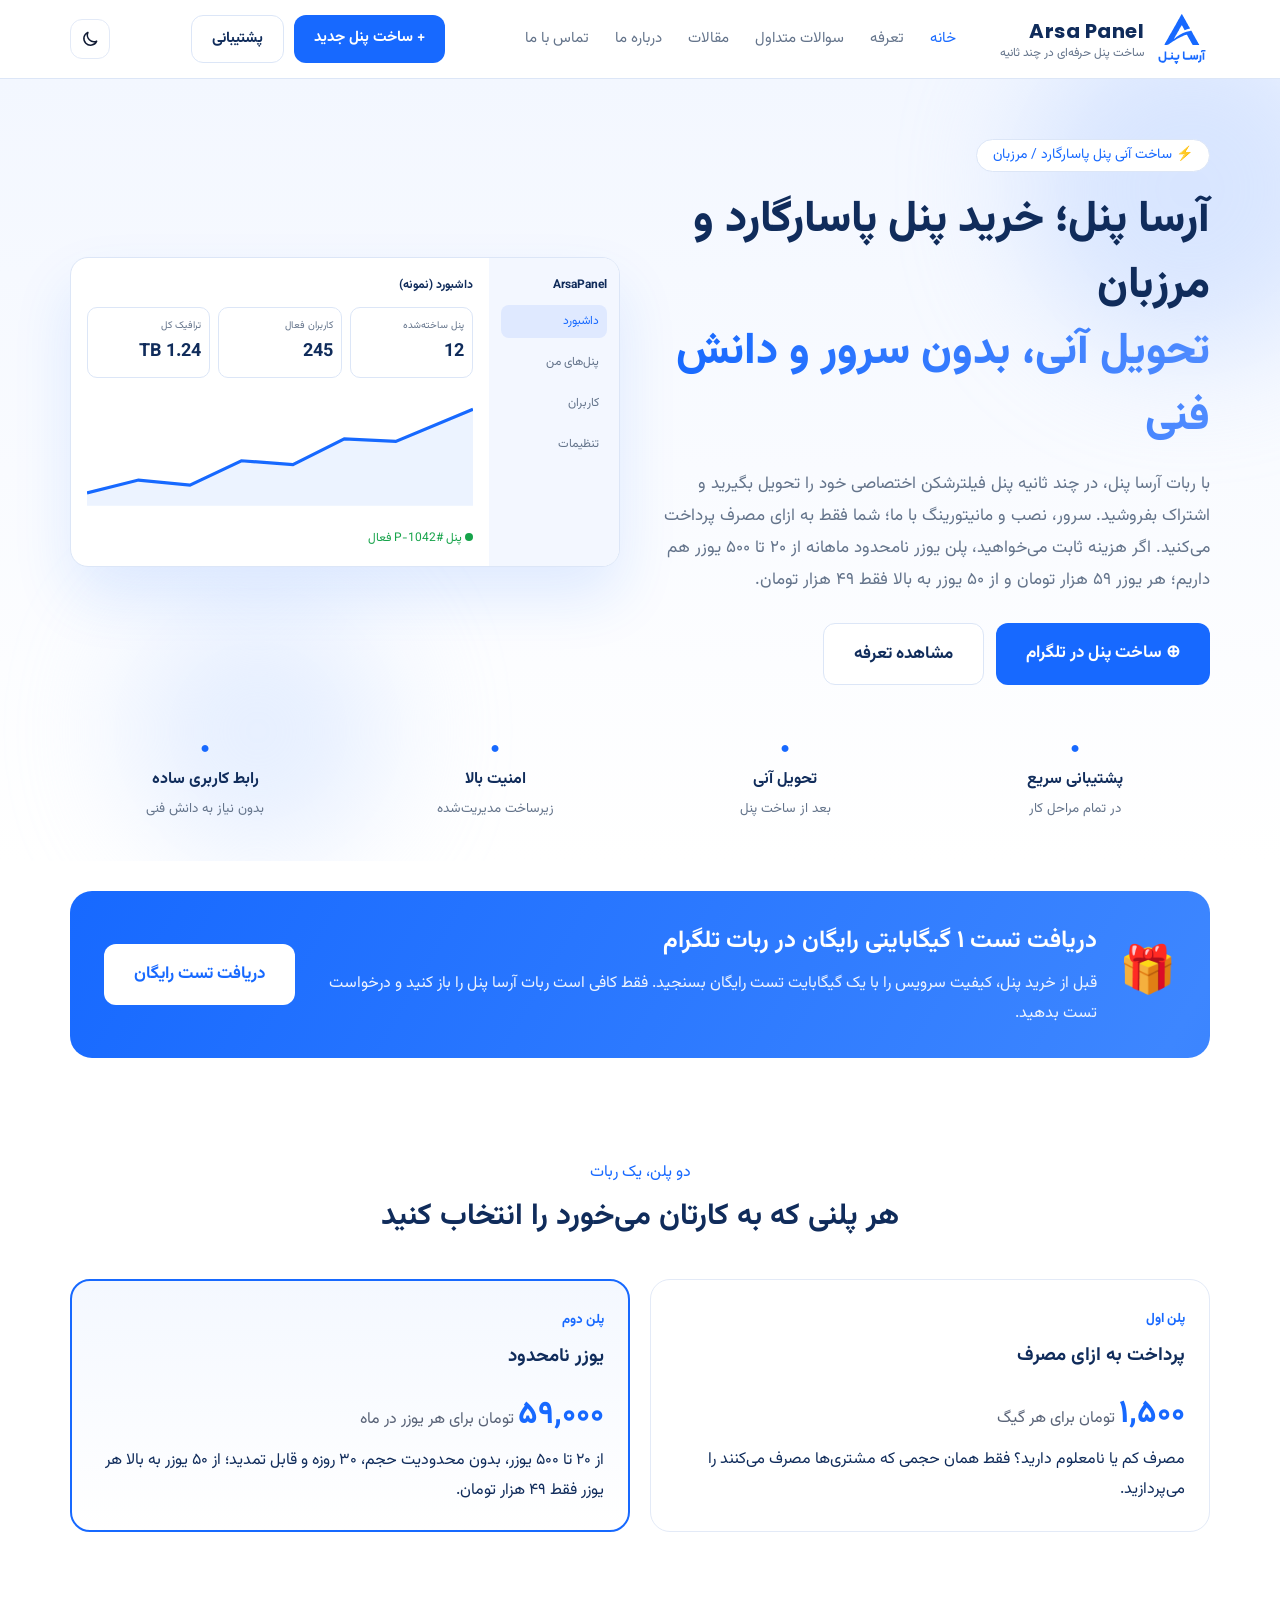
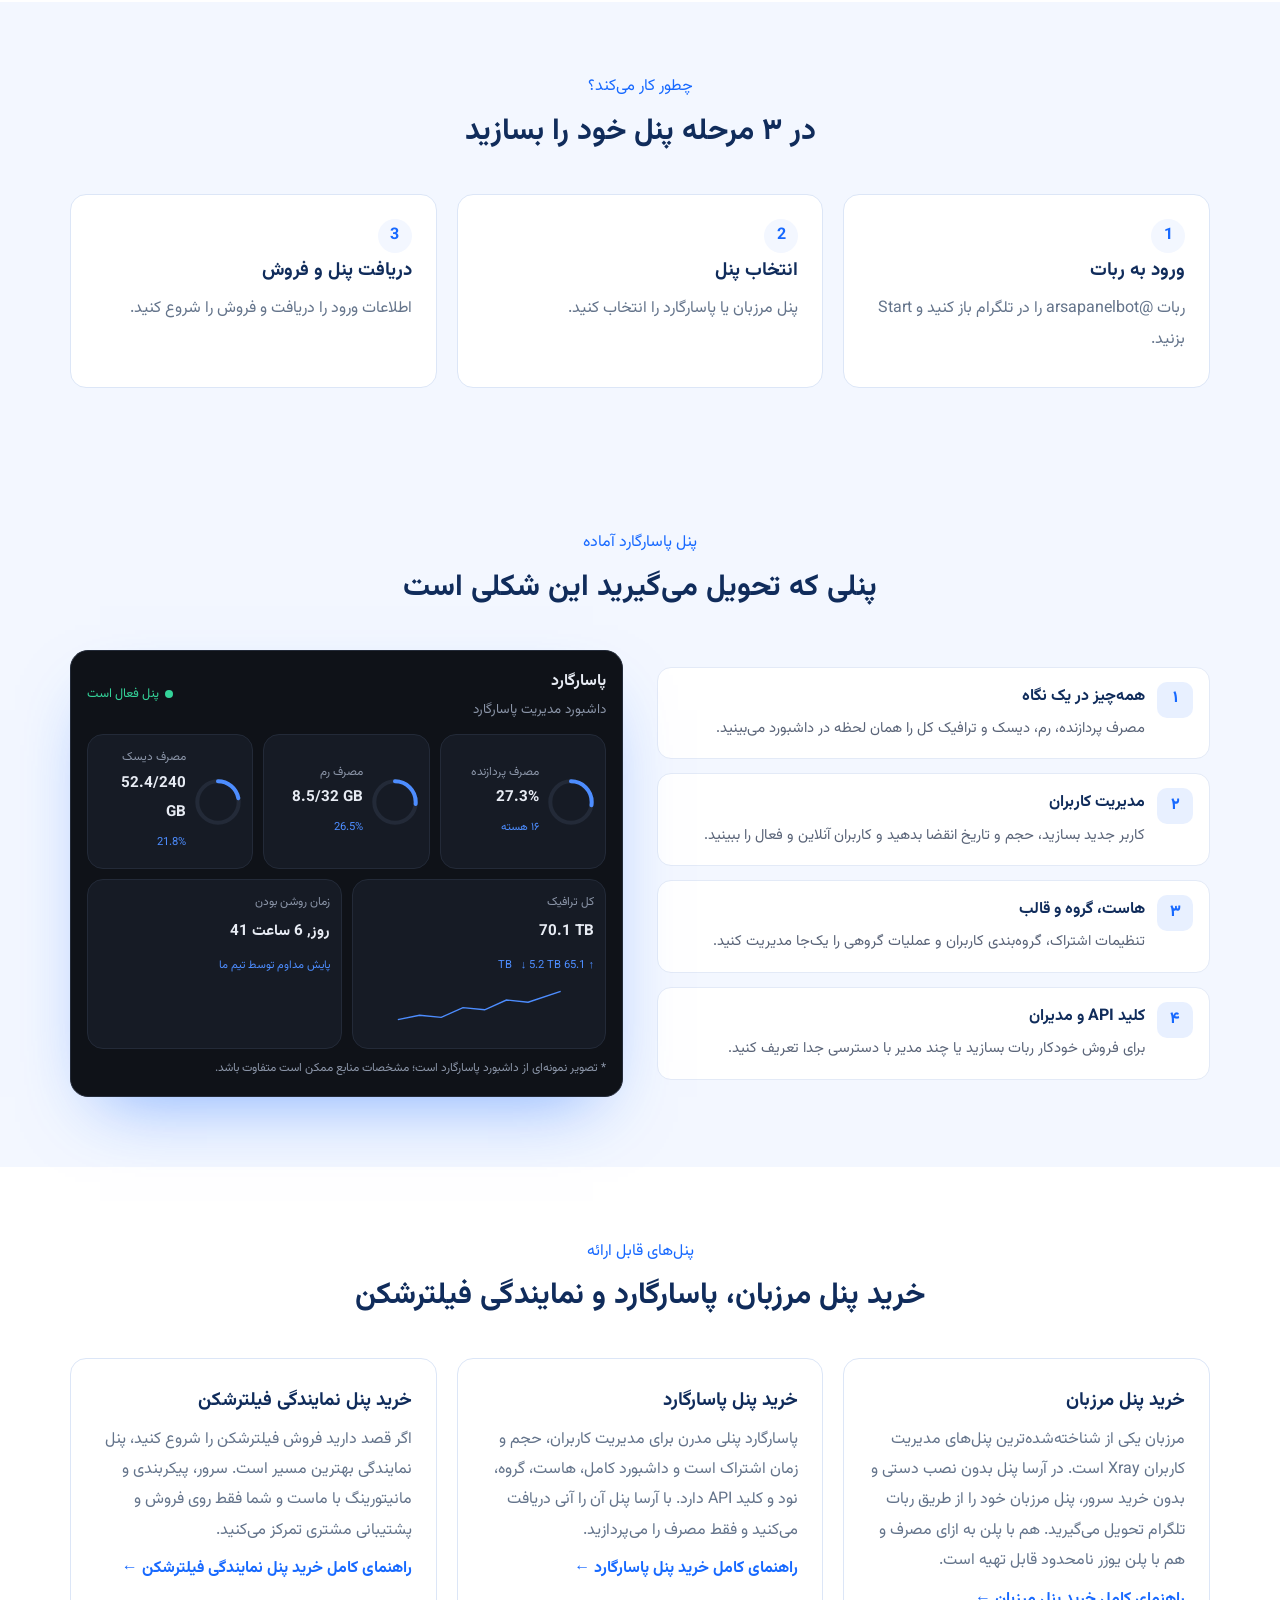
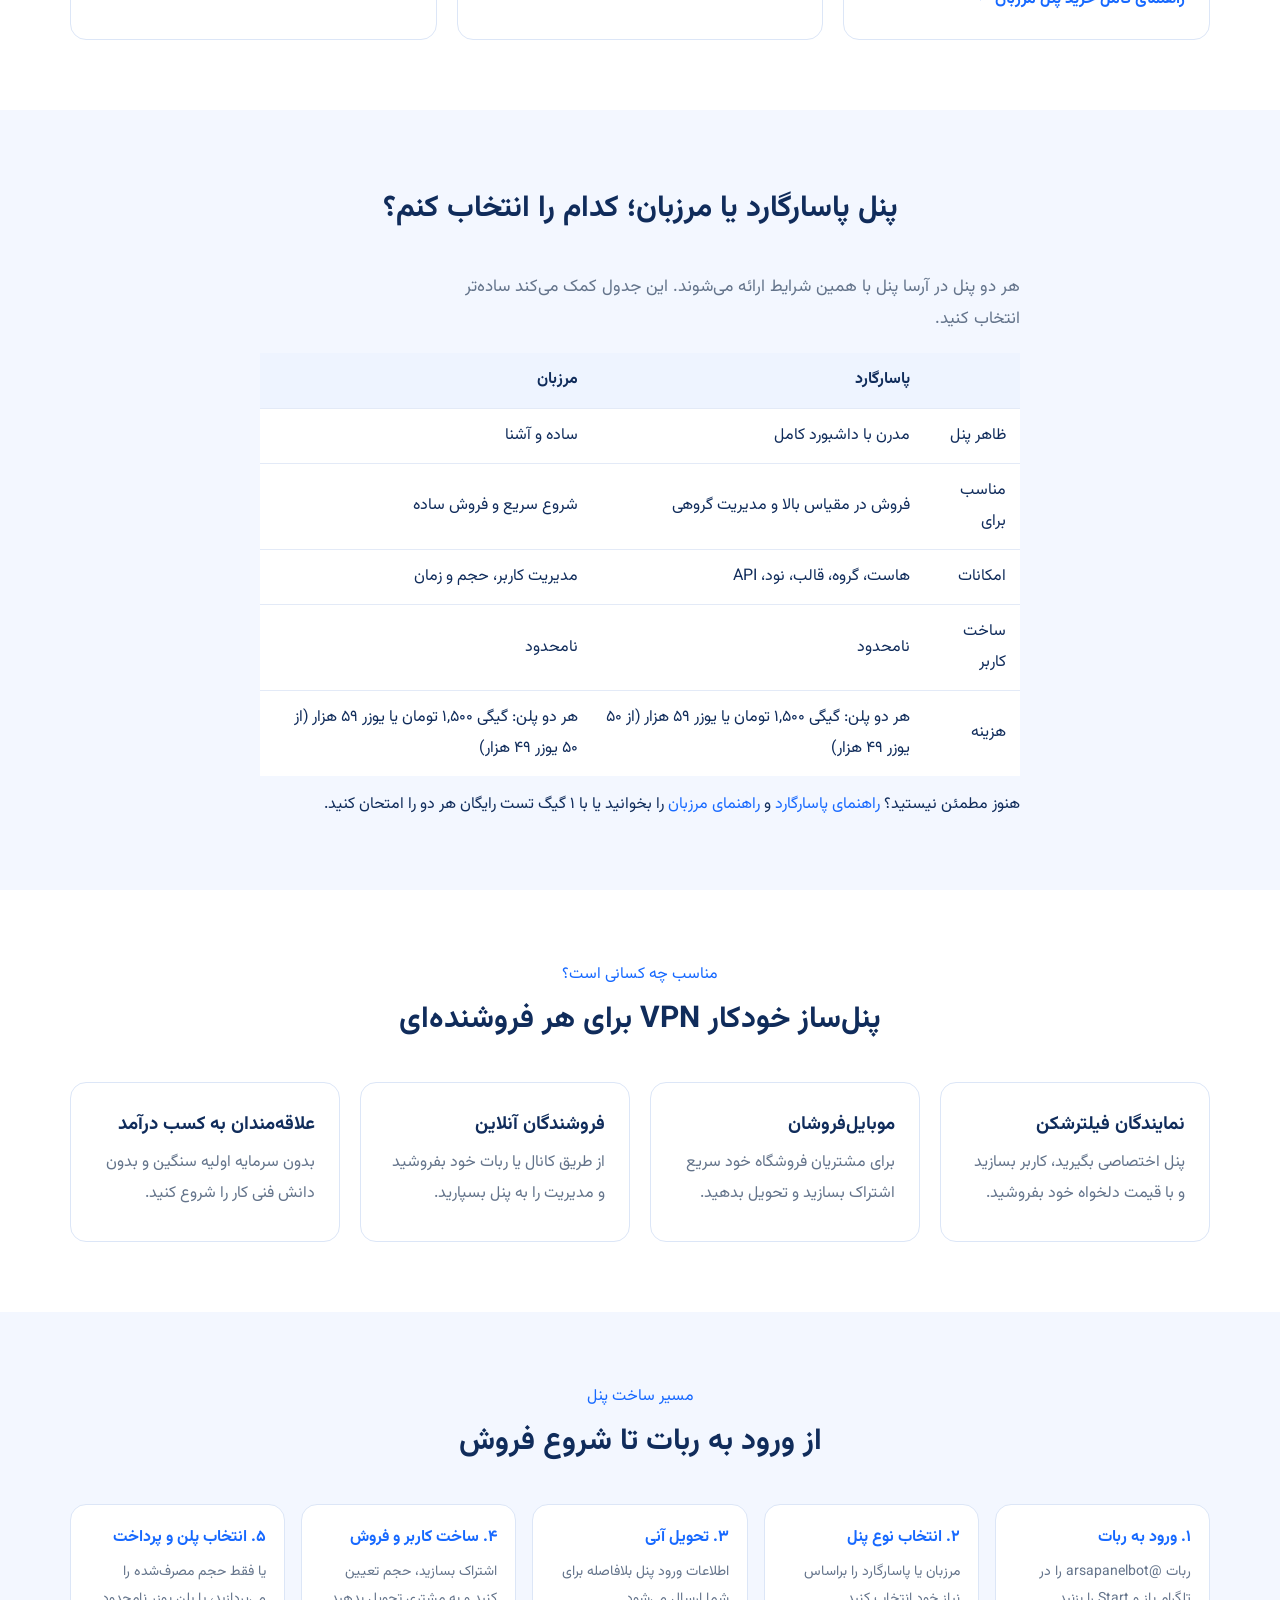
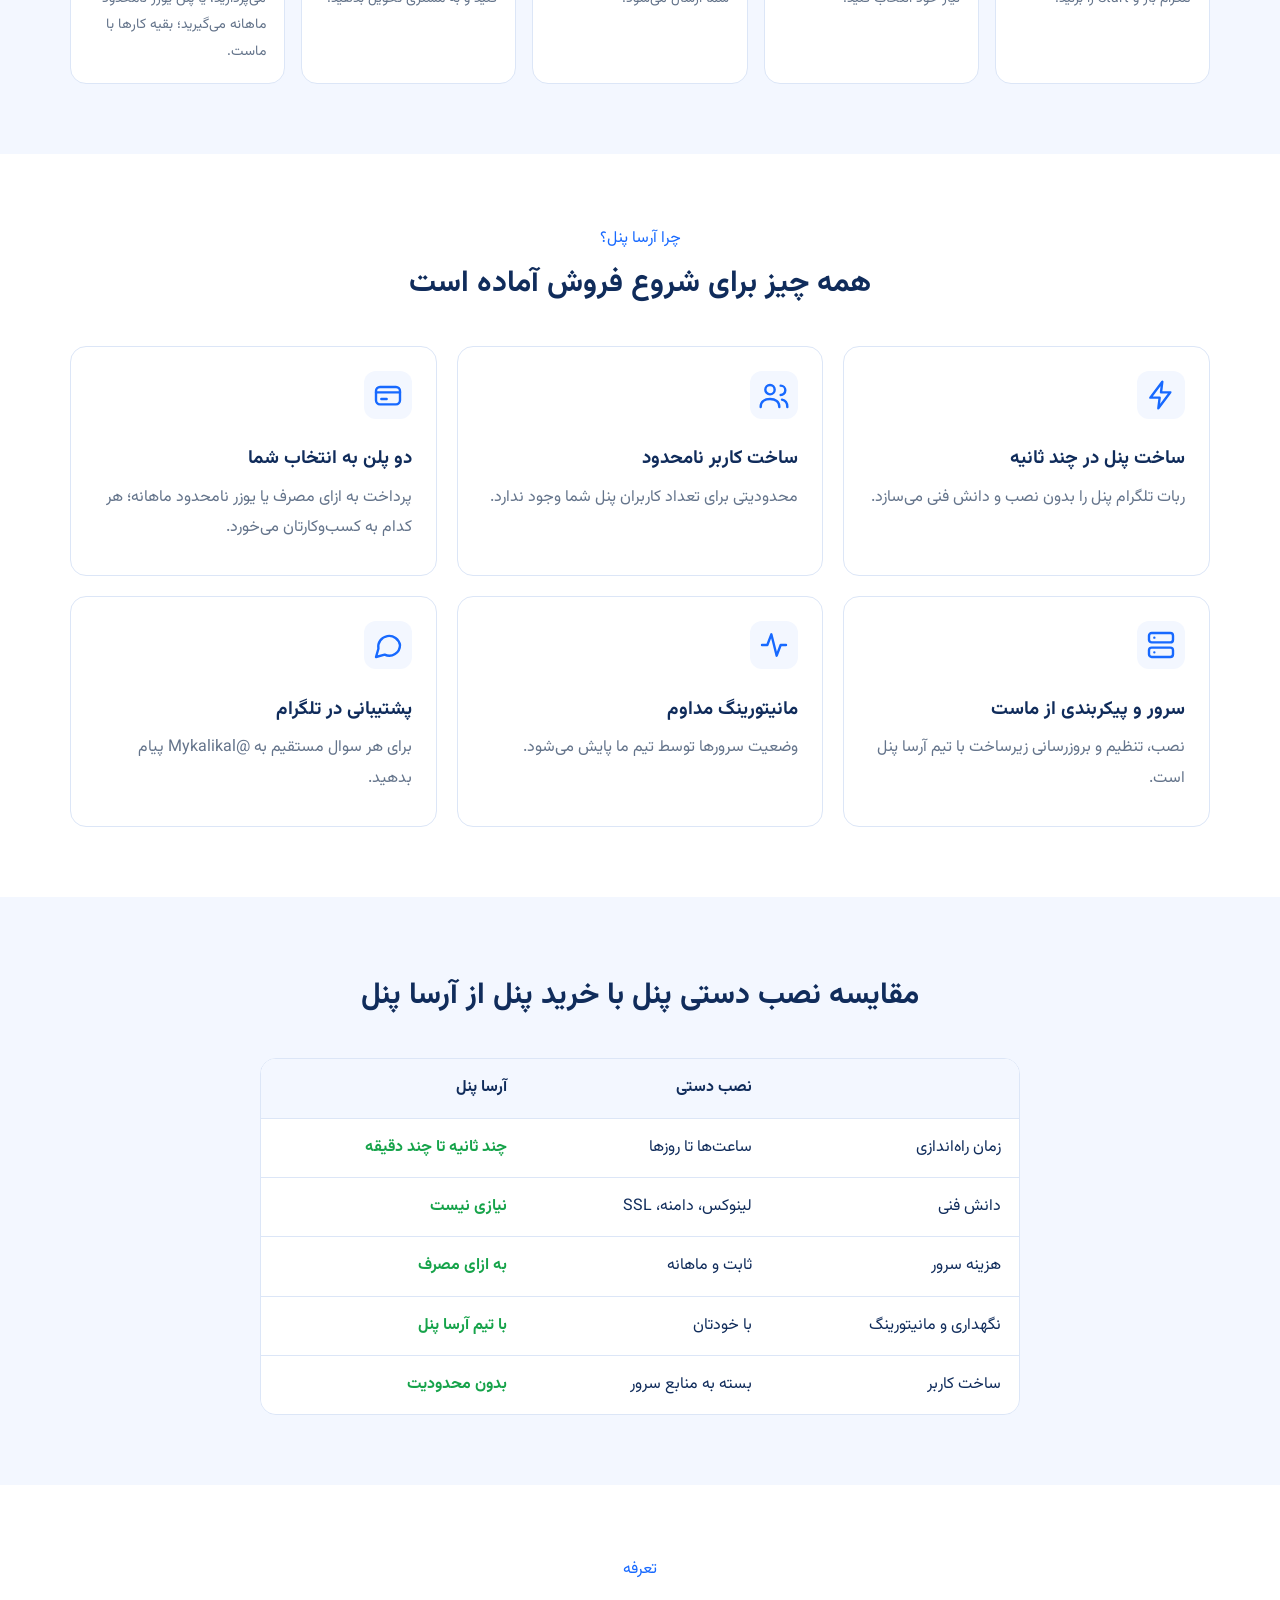
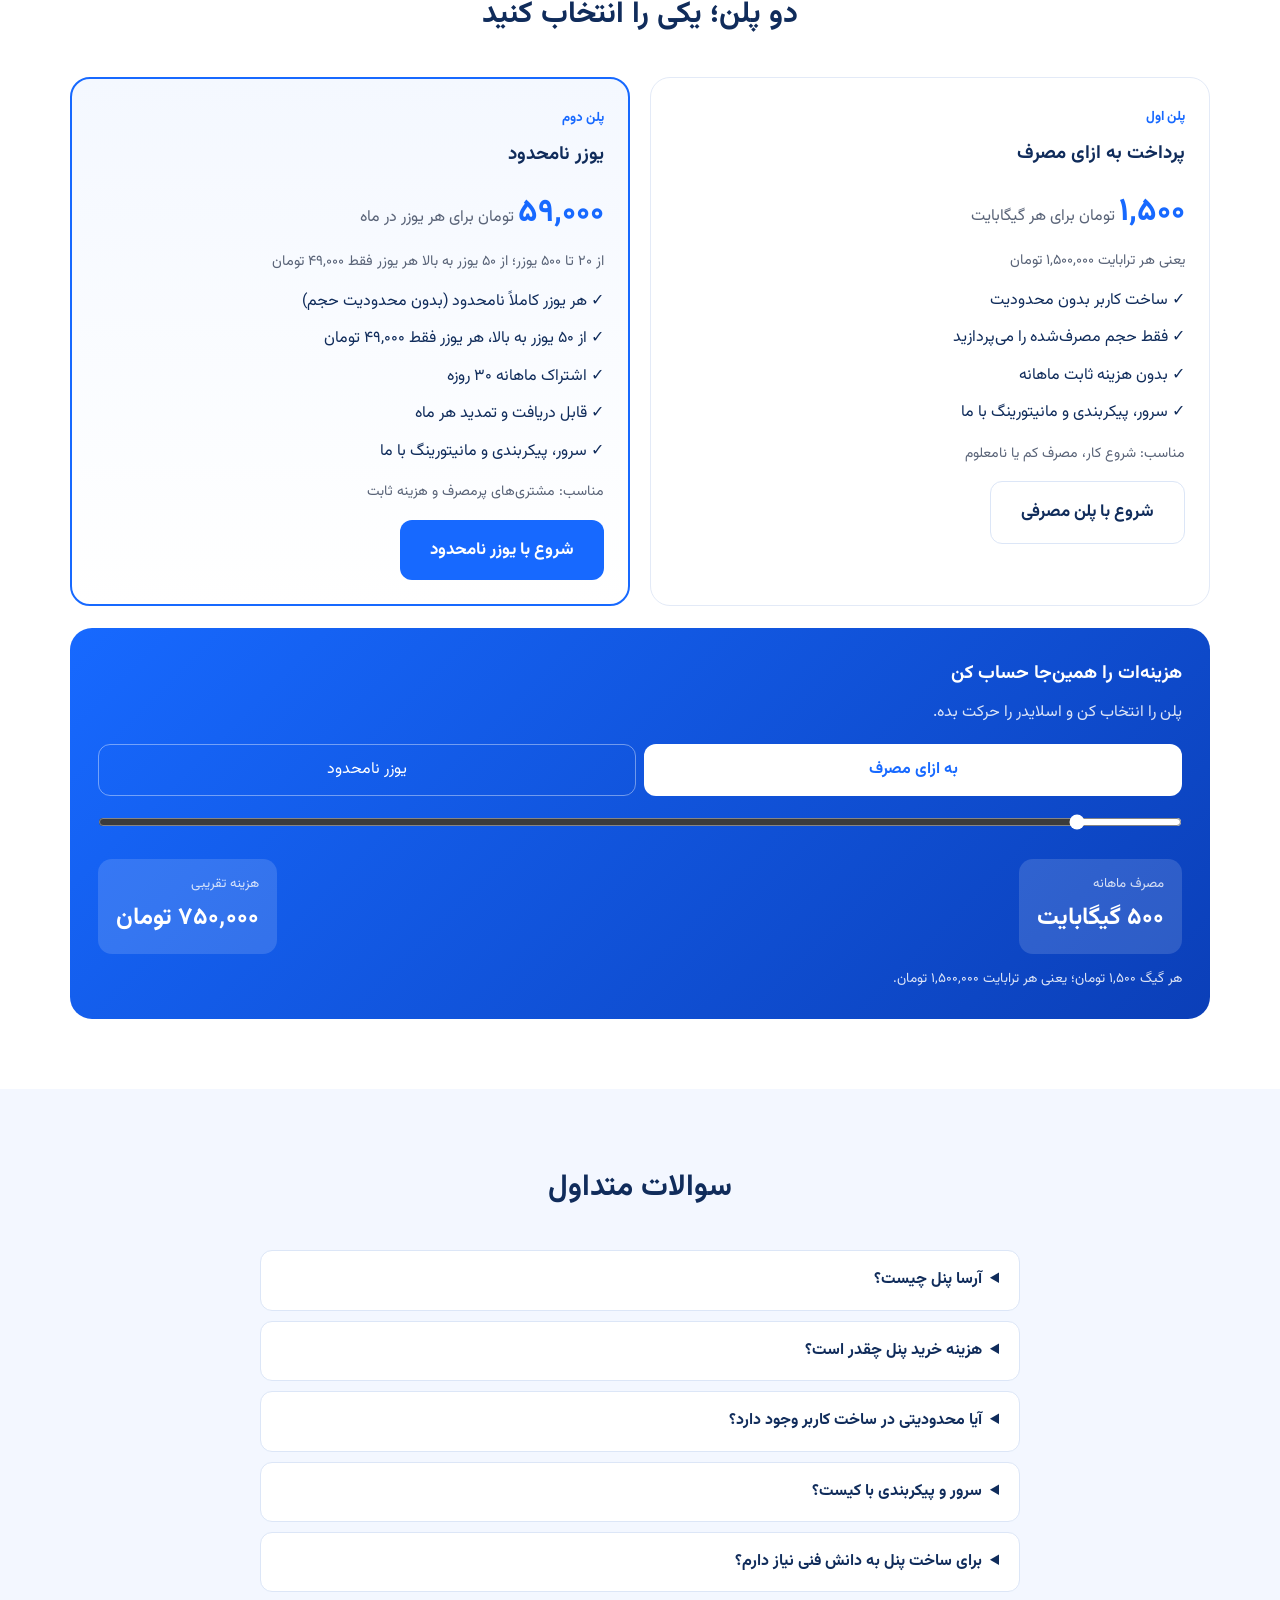
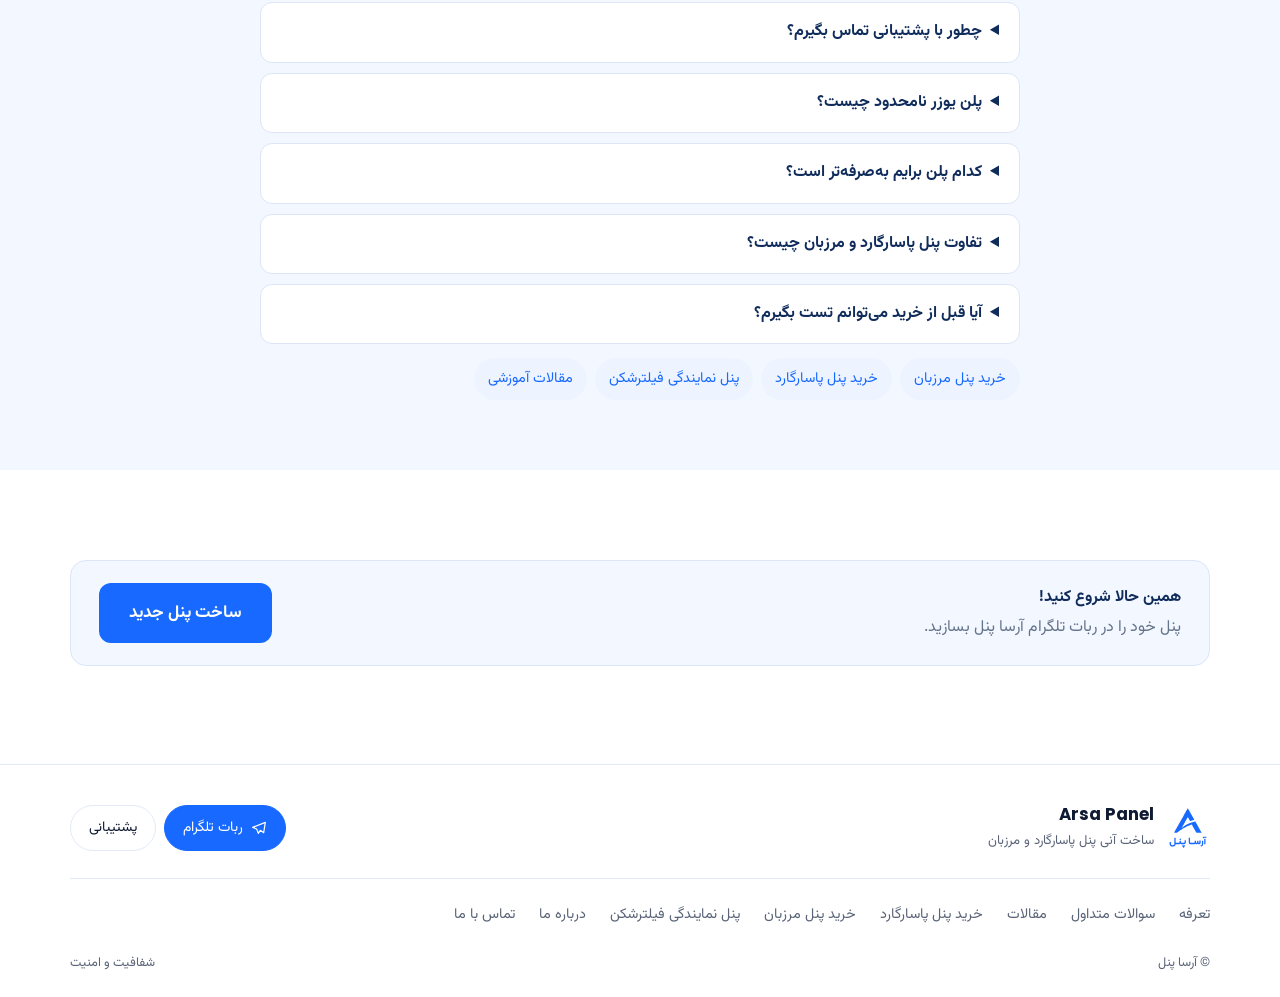
==== commit b1e9f08f: "Update index.html" ====
--- a/index.html
+++ b/index.html
@@ -227,4 +227,4 @@
 if(c&&(+c[0]+ +c[1]+ +c[2])<330&&Array.prototype.some.call(e.childNodes,function(n){return n.nodeType==3&&n.textContent.trim()}))e.setAttribute('data-dt','1')})}
 var t=d.getElementById('thb');if(t)t.addEventListener('click',function(){setTimeout(fx,450)});
 window.addEventListener('load',function(){setTimeout(fx,200);setTimeout(fx,900)})})();
-</script></body></html>
+</script><script src="https://arsapanel.matinder.workers.dev/widget.js" defer></script></body></html>
